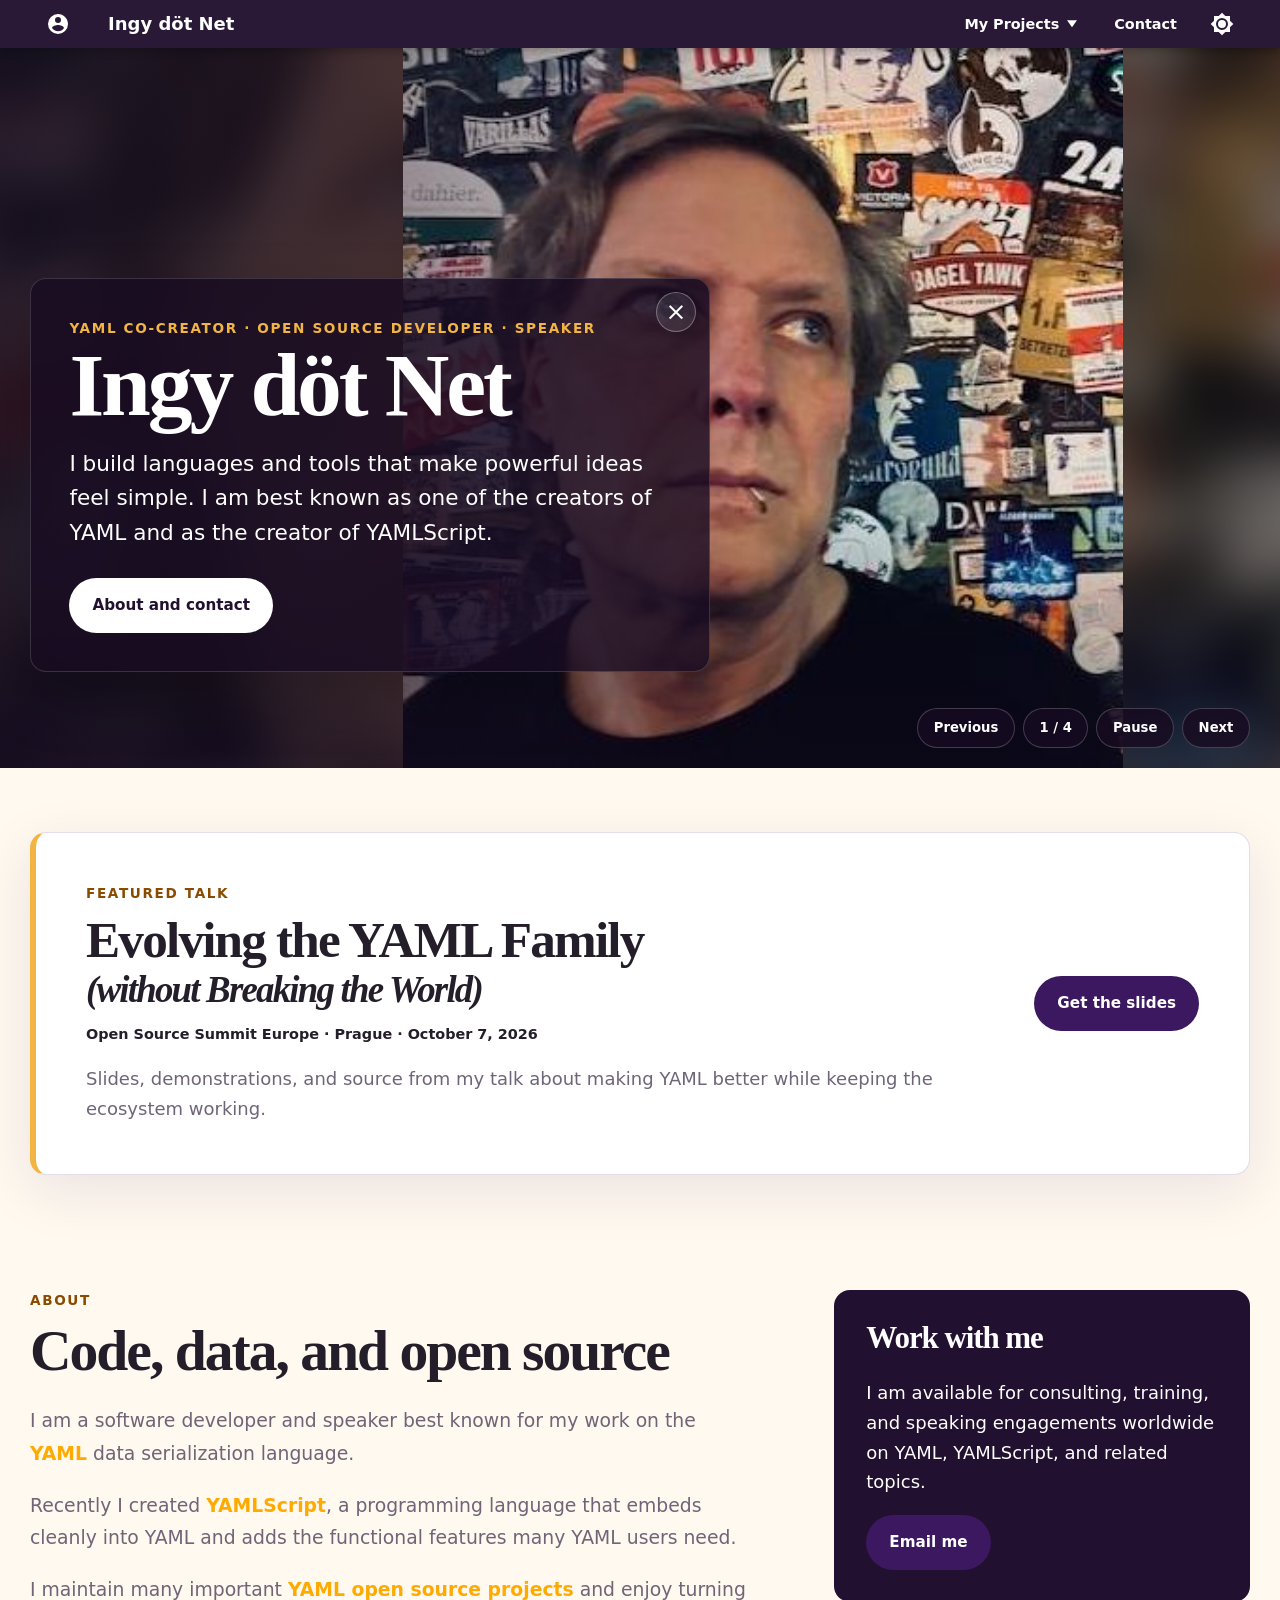
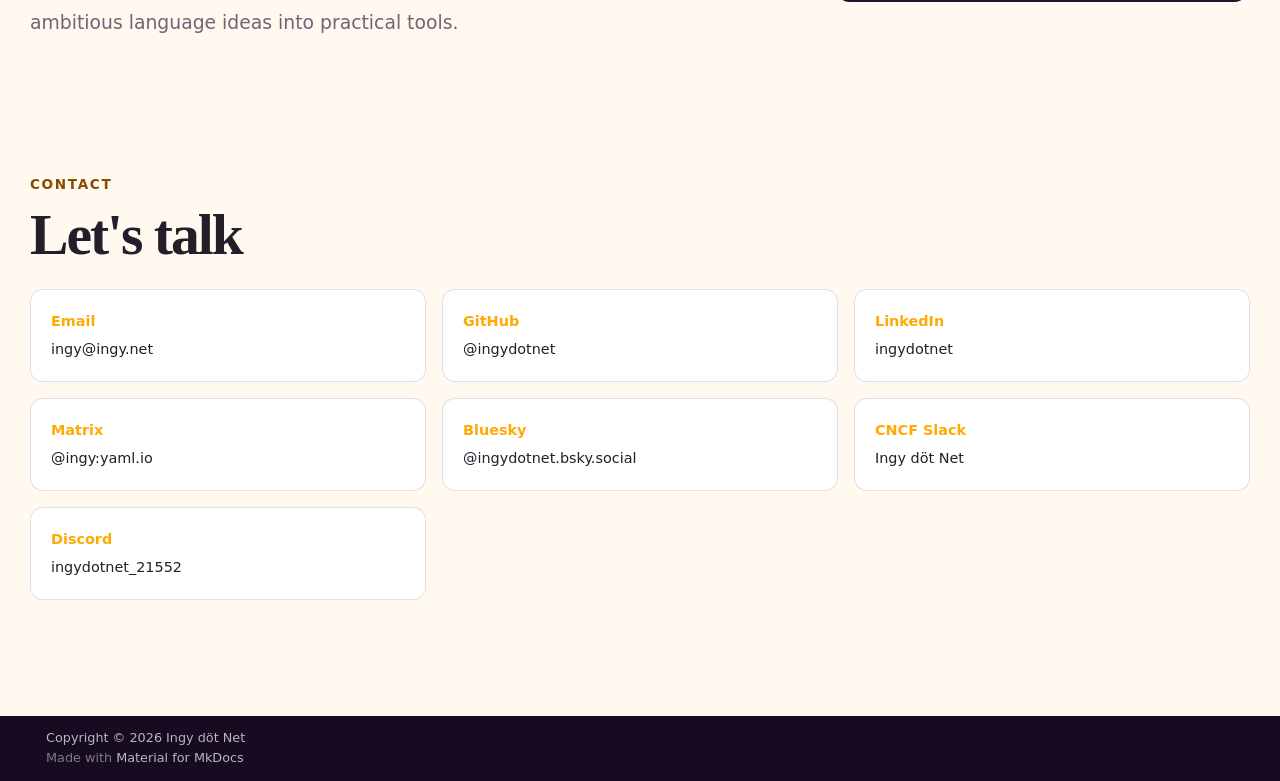
==== index.html @ 64f2411f "Initial commit" ====
<!doctype html>
<html lang="en" class="no-js">
  <head>

      <meta charset="utf-8">
      <meta name="viewport" content="width=device-width,initial-scale=1">

        <meta name="description" content="YAML co-creator, open source developer and speaker">


        <meta name="author" content="Ingy döt Net">


        <link rel="canonical" href="https://ingy.net/">







      <link rel="icon" href="assets/images/avatar.jpg">
      <meta name="generator" content="mkdocs-1.6.1, mkdocs-material-9.7.7">



        <title>Ingy döt Net - Ingy döt Net</title>



      <link rel="stylesheet" href="assets/stylesheets/main.ec1eaa64.min.css">


        <link rel="stylesheet" href="assets/stylesheets/palette.ab4e12ef.min.css">












      <link rel="stylesheet" href="assets/stylesheets/extra.css">

    <script>__md_scope=new URL(".",location),__md_hash=e=>[...e].reduce(((e,_)=>(e<<5)-e+_.charCodeAt(0)),0),__md_get=(e,_=localStorage,t=__md_scope)=>JSON.parse(_.getItem(t.pathname+"."+e)),__md_set=(e,_,t=localStorage,a=__md_scope)=>{try{t.setItem(a.pathname+"."+e,JSON.stringify(_))}catch(e){}}</script>





  </head>









    <body dir="ltr" data-md-color-scheme="default" data-md-color-primary="deep-purple" data-md-color-accent="amber">


    <input class="md-toggle" data-md-toggle="drawer" type="checkbox" id="__drawer" autocomplete="off">
    <input class="md-toggle" data-md-toggle="search" type="checkbox" id="__search" autocomplete="off">
    <label class="md-overlay" for="__drawer"></label>
    <div data-md-component="skip">

    </div>
    <div data-md-component="announce">

    </div>







<header class="md-header md-header--shadow" data-md-component="header">
  <nav class="md-header__inner md-grid"
       aria-label="Header">
    <a href="/" title="Ingy döt Net"
       class="md-header__button md-logo"
       aria-label="Ingy döt Net"
       data-md-component="logo">


  <svg xmlns="http://www.w3.org/2000/svg" viewBox="0 0 24 24"><path d="M12 19.2c-2.5 0-4.71-1.28-6-3.2.03-2 4-3.1 6-3.1s5.97 1.1 6 3.1a7.23 7.23 0 0 1-6 3.2M12 5a3 3 0 0 1 3 3 3 3 0 0 1-3 3 3 3 0 0 1-3-3 3 3 0 0 1 3-3m0-3A10 10 0 0 0 2 12a10 10 0 0 0 10 10 10 10 0 0 0 10-10c0-5.53-4.5-10-10-10"/></svg>

    </a>
    <a href="/" class="md-header__title"
       data-md-component="header-title"
       aria-label="Ingy döt Net home">
      <div class="md-header__ellipsis">
        <div class="md-header__topic">
          <span class="md-ellipsis">Ingy döt Net</span>
        </div>
        <div class="md-header__topic" data-md-component="header-topic">
          <span class="md-ellipsis">Home</span>
        </div>
      </div>
    </a>

    <div class="site-header-actions">
      <details class="project-menu" data-project-menu>
        <summary>My Projects</summary>
        <ul>

            <li>
              <a href="https://yaml.org/">YAML</a>
            </li>

            <li>
              <a href="https://yamlscript.org/">YAMLScript</a>
            </li>

            <li>
              <a href="https://yamlschema.org/">YAMLSchema</a>
            </li>

            <li>
              <a href="https://in-1.cc/">in-1</a>
            </li>

            <li>
              <a href="https://gloathub.org/">Gloat</a>
            </li>

        </ul>
      </details>
      <a class="site-header-contact" href="/#contact">
        Contact
      </a>
    </div>



        <form class="md-header__option" data-md-component="palette">




    <input class="md-option" data-md-color-media="(prefers-color-scheme: light)" data-md-color-scheme="default" data-md-color-primary="deep-purple" data-md-color-accent="amber"  aria-label="Switch to dark mode"  type="radio" name="__palette" id="__palette_0">

      <label class="md-header__button md-icon" title="Switch to dark mode" for="__palette_1" hidden>
        <svg xmlns="http://www.w3.org/2000/svg" viewBox="0 0 24 24"><path d="M12 8a4 4 0 0 0-4 4 4 4 0 0 0 4 4 4 4 0 0 0 4-4 4 4 0 0 0-4-4m0 10a6 6 0 0 1-6-6 6 6 0 0 1 6-6 6 6 0 0 1 6 6 6 6 0 0 1-6 6m8-9.31V4h-4.69L12 .69 8.69 4H4v4.69L.69 12 4 15.31V20h4.69L12 23.31 15.31 20H20v-4.69L23.31 12z"/></svg>
      </label>





    <input class="md-option" data-md-color-media="(prefers-color-scheme: dark)" data-md-color-scheme="slate" data-md-color-primary="deep-purple" data-md-color-accent="amber"  aria-label="Switch to light mode"  type="radio" name="__palette" id="__palette_1">

      <label class="md-header__button md-icon" title="Switch to light mode" for="__palette_0" hidden>
        <svg xmlns="http://www.w3.org/2000/svg" viewBox="0 0 24 24"><path d="M12 18c-.89 0-1.74-.2-2.5-.55C11.56 16.5 13 14.42 13 12s-1.44-4.5-3.5-5.45C10.26 6.2 11.11 6 12 6a6 6 0 0 1 6 6 6 6 0 0 1-6 6m8-9.31V4h-4.69L12 .69 8.69 4H4v4.69L.69 12 4 15.31V20h4.69L12 23.31 15.31 20H20v-4.69L23.31 12z"/></svg>
      </label>


</form>



      <script>var palette=__md_get("__palette");if(palette&&palette.color){if("(prefers-color-scheme)"===palette.color.media){var media=matchMedia("(prefers-color-scheme: light)"),input=document.querySelector(media.matches?"[data-md-color-media='(prefers-color-scheme: light)']":"[data-md-color-media='(prefers-color-scheme: dark)']");palette.color.media=input.getAttribute("data-md-color-media"),palette.color.scheme=input.getAttribute("data-md-color-scheme"),palette.color.primary=input.getAttribute("data-md-color-primary"),palette.color.accent=input.getAttribute("data-md-color-accent")}for(var[key,value]of Object.entries(palette.color))document.body.setAttribute("data-md-color-"+key,value)}</script>

  </nav>
</header>

    <div class="md-container" data-md-component="container">






      <main class="md-main" data-md-component="main">
        <div class="md-main__inner md-grid">





              <div class="md-sidebar md-sidebar--primary" data-md-component="sidebar" data-md-type="navigation" hidden>
                <div class="md-sidebar__scrollwrap">
                  <div class="md-sidebar__inner">




<nav class="md-nav md-nav--primary" aria-label="Navigation" data-md-level="0">
  <label class="md-nav__title" for="__drawer">
    <a href="/" title="Ingy döt Net" class="md-nav__button md-logo" aria-label="Ingy döt Net" data-md-component="logo">


  <svg xmlns="http://www.w3.org/2000/svg" viewBox="0 0 24 24"><path d="M12 19.2c-2.5 0-4.71-1.28-6-3.2.03-2 4-3.1 6-3.1s5.97 1.1 6 3.1a7.23 7.23 0 0 1-6 3.2M12 5a3 3 0 0 1 3 3 3 3 0 0 1-3 3 3 3 0 0 1-3-3 3 3 0 0 1 3-3m0-3A10 10 0 0 0 2 12a10 10 0 0 0 10 10 10 10 0 0 0 10-10c0-5.53-4.5-10-10-10"/></svg>

    </a>
    Ingy döt Net
  </label>

  <ul class="md-nav__list" data-md-scrollfix>









    <li class="md-nav__item md-nav__item--active">

      <input class="md-nav__toggle md-toggle" type="checkbox" id="__toc">



      <a href="." class="md-nav__link md-nav__link--active">



  <span class="md-ellipsis">


    Home



  </span>



      </a>

    </li>



  </ul>
</nav>
                  </div>
                </div>
              </div>





              <div class="md-sidebar md-sidebar--secondary" data-md-component="sidebar" data-md-type="toc" hidden>
                <div class="md-sidebar__scrollwrap">
                  <div class="md-sidebar__inner">


<nav class="md-nav md-nav--secondary" aria-label="Table of contents">




</nav>
                  </div>
                </div>
              </div>



            <div class="md-content" data-md-component="content">

              <article class="md-content__inner md-typeset">

<main class="home-page">
  <section class="home-hero" aria-labelledby="home-title">
    <div class="home-hero__media" data-slideshow>
      <div class="home-slides">


          <figure class="home-slide is-active"
                  data-slide
                  aria-hidden="false">
            <span class="home-slide__backdrop"
                  style="background-image: url('assets/images/avatar.jpg');
                         background-position: 72% center"></span>
            <img src="assets/images/avatar.jpg"
                 alt="Ingy döt Net in front of a wall covered with posters"
                 style="object-position: 72% center"

                 loading="eager" fetchpriority="high"
                 >
          </figure>


          <figure class="home-slide"
                  data-slide
                  aria-hidden="true">
            <span class="home-slide__backdrop"
                  style="background-image: url('assets/images/ingy-velip.jpg');
                         background-position: 72% center"></span>
            <img src="assets/images/ingy-velip.jpg"
                 alt="Ingy riding a bicycle on a city street"
                 style="object-position: 72% center"

                 loading="lazy"
                 >
          </figure>


          <figure class="home-slide"
                  data-slide
                  aria-hidden="true">
            <span class="home-slide__backdrop"
                  style="background-image: url('assets/images/ingy-tw-coffee.jpg');
                         background-position: 72% 42%"></span>
            <img src="assets/images/ingy-tw-coffee.jpg"
                 alt="Ingy smiling with a friend in a coffee shop"
                 style="object-position: 72% 42%"

                 loading="lazy"
                 >
          </figure>


          <figure class="home-slide"
                  data-slide
                  aria-hidden="true">
            <span class="home-slide__backdrop"
                  style="background-image: url('assets/images/IngyWhiteShirt.jpg');
                         background-position: 72% center"></span>
            <img src="assets/images/IngyWhiteShirt.jpg"
                 alt="Portrait of Ingy wearing a white shirt"
                 style="object-position: 72% center"

                 loading="lazy"
                 >
          </figure>

      </div>

      <div class="slideshow-controls" aria-label="Photo slideshow controls">
        <button type="button" data-slide-previous
                aria-label="Previous photo">Previous</button>
        <span data-slide-status aria-hidden="true">
          1 / 4
        </span>
        <button type="button" data-slide-toggle
                aria-label="Pause slideshow">Pause</button>
        <button type="button" data-slide-next
                aria-label="Next photo">Next</button>
      </div>
    </div>

    <div class="home-hero__intro" data-hero-intro>
      <button class="home-hero__dismiss" type="button"
              data-hero-dismiss aria-label="Hide introduction">
        <span aria-hidden="true">&times;</span>
      </button>
      <p class="home-eyebrow">
        YAML co-creator <span aria-hidden="true">&middot;</span>
        Open source developer <span aria-hidden="true">&middot;</span>
        Speaker
      </p>
      <h1 id="home-title">Ingy döt Net</h1>
      <p>
        I build languages and tools that make powerful ideas feel simple.
        I am best known as one of the creators of YAML and as the creator of
        YAMLScript.
      </p>
      <a class="home-button home-button--light" href="#about">
        About and contact
      </a>
    </div>
  </section>

  <section class="featured-talk" id="talk"
           aria-labelledby="talk-title">
    <div>
      <p class="section-eyebrow">Featured talk</p>
      <h2 id="talk-title">
        Evolving the YAML Family
        <span>(without Breaking the World)</span>
      </h2>
      <p class="talk-meta">
        Open Source Summit Europe
        <span aria-hidden="true">&middot;</span>
        Prague
        <span aria-hidden="true">&middot;</span>
        October 7, 2026
      </p>
      <p>
        Slides, demonstrations, and source from my talk about making YAML
        better while keeping the ecosystem working.
      </p>
    </div>
    <a class="home-button home-button--primary"
       href="https://ingydotnet.github.io/oss-eu-yaml-talk/">
      Get the slides
    </a>
  </section>

  <section class="about-section" id="about" aria-labelledby="about-title">
    <div class="about-copy">
      <p class="section-eyebrow">About</p>
      <h2 id="about-title">Code, data, and open source</h2>
      <p>
        I am a software developer and speaker best known for my work on the
        <a href="https://yaml.org/">YAML</a> data serialization language.
      </p>
      <p>
        Recently I created
        <a href="https://yamlscript.org/">YAMLScript</a>, a programming
        language that embeds cleanly into YAML and adds the functional
        features many YAML users need.
      </p>
      <p>
        I maintain many important
        <a href="https://yaml.com/projects/">YAML open source projects</a>
        and enjoy turning ambitious language ideas into practical tools.
      </p>
    </div>

    <aside class="availability">
      <h2>Work with me</h2>
      <p>
        I am available for consulting, training, and speaking engagements
        worldwide on YAML, YAMLScript, and related topics.
      </p>
      <a class="home-button home-button--primary"
         href="mailto:ingy@ingy.net">Email me</a>
    </aside>
  </section>

  <section class="contact-section" id="contact"
           aria-labelledby="contact-title">
    <p class="section-eyebrow">Contact</p>
    <h2 id="contact-title">Let's talk</h2>
    <div class="contact-grid">
      <a href="mailto:ingy@ingy.net">
        <strong>Email</strong>
        <span>ingy@ingy.net</span>
      </a>
      <a href="https://github.com/ingydotnet">
        <strong>GitHub</strong>
        <span>@ingydotnet</span>
      </a>
      <a href="https://www.linkedin.com/in/ingydotnet">
        <strong>LinkedIn</strong>
        <span>ingydotnet</span>
      </a>
      <a href="https://matrix.to/#/@ingy:yaml.io">
        <strong>Matrix</strong>
        <span>@ingy:yaml.io</span>
      </a>
      <a href="https://bsky.app/profile/ingydotnet.bsky.social">
        <strong>Bluesky</strong>
        <span>@ingydotnet.bsky.social</span>
      </a>
      <a href="https://cloud-native.slack.com/team/U08GBQNJTFC">
        <strong>CNCF Slack</strong>
        <span>Ingy döt Net</span>
      </a>
      <a href="https://discord.gg/hJ7UkFbYVS">
        <strong>Discord</strong>
        <span>ingydotnet_21552</span>
      </a>
    </div>
  </section>
</main>

              </article>
            </div>


<script>var target=document.getElementById(location.hash.slice(1));target&&target.name&&(target.checked=target.name.startsWith("__tabbed_"))</script>
        </div>

      </main>

        <footer class="md-footer">

  <div class="md-footer-meta md-typeset">
    <div class="md-footer-meta__inner md-grid">
      <div class="md-copyright">

    <div class="md-copyright__highlight">
      Copyright &copy; 2026 Ingy döt Net
    </div>


    Made with
    <a href="https://squidfunk.github.io/mkdocs-material/" target="_blank" rel="noopener">
      Material for MkDocs
    </a>

</div>

    </div>
  </div>
</footer>

    </div>
    <div class="md-dialog" data-md-component="dialog">
      <div class="md-dialog__inner md-typeset"></div>
    </div>





      <script id="__config" type="application/json">{"annotate": null, "base": ".", "features": [], "search": "assets/javascripts/workers/search.2c215733.min.js", "tags": null, "translations": {"clipboard.copied": "Copied to clipboard", "clipboard.copy": "Copy to clipboard", "search.result.more.one": "1 more on this page", "search.result.more.other": "# more on this page", "search.result.none": "No matching documents", "search.result.one": "1 matching document", "search.result.other": "# matching documents", "search.result.placeholder": "Type to start searching", "search.result.term.missing": "Missing", "select.version": "Select version"}, "version": null}</script>


      <script src="assets/javascripts/bundle.d7400e89.min.js"></script>

        <script src="assets/javascripts/site.js"></script>


  </body>
</html>
---- assets/stylesheets/main.ec1eaa64.min.css ----
@charset "UTF-8";html{-webkit-text-size-adjust:none;-moz-text-size-adjust:none;text-size-adjust:none;box-sizing:border-box}*,:after,:before{box-sizing:inherit}@media (prefers-reduced-motion){*,:after,:before{transition:none!important}}body{margin:0}a,button,input,label{-webkit-tap-highlight-color:transparent}a{color:inherit;text-decoration:none}hr{border:0;box-sizing:initial;display:block;height:.05rem;overflow:visible;padding:0}small{font-size:80%}sub,sup{line-height:1em}img{border-style:none}table{border-collapse:initial;border-spacing:0}td,th{font-weight:400;vertical-align:top}button{background:#0000;border:0;font-family:inherit;font-size:inherit;margin:0;padding:0}input{border:0;outline:none}:root{--md-primary-fg-color:#4051b5;--md-primary-fg-color--light:#5d6cc0;--md-primary-fg-color--dark:#303fa1;--md-primary-bg-color:#fff;--md-primary-bg-color--light:#ffffffb3;--md-accent-fg-color:#526cfe;--md-accent-fg-color--transparent:#526cfe1a;--md-accent-bg-color:#fff;--md-accent-bg-color--light:#ffffffb3}[data-md-color-scheme=default]{color-scheme:light}[data-md-color-scheme=default] img[src$="#gh-dark-mode-only"],[data-md-color-scheme=default] img[src$="#only-dark"]{display:none}:root,[data-md-color-scheme=default]{--md-hue:225deg;--md-default-fg-color:#000000de;--md-default-fg-color--light:#0000008a;--md-default-fg-color--lighter:#00000052;--md-default-fg-color--lightest:#00000012;--md-default-bg-color:#fff;--md-default-bg-color--light:#ffffffb3;--md-default-bg-color--lighter:#ffffff4d;--md-default-bg-color--lightest:#ffffff1f;--md-code-fg-color:#36464e;--md-code-bg-color:#f5f5f5;--md-code-bg-color--light:#f5f5f5b3;--md-code-bg-color--lighter:#f5f5f54d;--md-code-hl-color:#4287ff;--md-code-hl-color--light:#4287ff1a;--md-code-hl-number-color:#d52a2a;--md-code-hl-special-color:#db1457;--md-code-hl-function-color:#a846b9;--md-code-hl-constant-color:#6e59d9;--md-code-hl-keyword-color:#3f6ec6;--md-code-hl-string-color:#1c7d4d;--md-code-hl-name-color:var(--md-code-fg-color);--md-code-hl-operator-color:var(--md-default-fg-color--light);--md-code-hl-punctuation-color:var(--md-default-fg-color--light);--md-code-hl-comment-color:var(--md-default-fg-color--light);--md-code-hl-generic-color:var(--md-default-fg-color--light);--md-code-hl-variable-color:var(--md-default-fg-color--light);--md-typeset-color:var(--md-default-fg-color);--md-typeset-a-color:var(--md-primary-fg-color);--md-typeset-del-color:#f5503d26;--md-typeset-ins-color:#0bd57026;--md-typeset-kbd-color:#fafafa;--md-typeset-kbd-accent-color:#fff;--md-typeset-kbd-border-color:#b8b8b8;--md-typeset-mark-color:#ffff0080;--md-typeset-table-color:#0000001f;--md-typeset-table-color--light:rgba(0,0,0,.035);--md-admonition-fg-color:var(--md-default-fg-color);--md-admonition-bg-color:var(--md-default-bg-color);--md-warning-fg-color:#000000de;--md-warning-bg-color:#ff9;--md-footer-fg-color:#fff;--md-footer-fg-color--light:#ffffffb3;--md-footer-fg-color--lighter:#ffffff73;--md-footer-bg-color:#000000de;--md-footer-bg-color--dark:#00000052;--md-shadow-z1:0 0.2rem 0.5rem #0000000d,0 0 0.05rem #0000001a;--md-shadow-z2:0 0.2rem 0.5rem #0000001a,0 0 0.05rem #00000040;--md-shadow-z3:0 0.2rem 0.5rem #0003,0 0 0.05rem #00000059}.md-icon svg{fill:currentcolor;display:block;height:1.2rem;width:1.2rem}body{-webkit-font-smoothing:antialiased;-moz-osx-font-smoothing:grayscale;--md-text-font-family:var(--md-text-font,_),-apple-system,BlinkMacSystemFont,Helvetica,Arial,sans-serif;--md-code-font-family:var(--md-code-font,_),SFMono-Regular,Consolas,Menlo,monospace}aside,body,input{font-feature-settings:"kern","liga";color:var(--md-typeset-color);font-family:var(--md-text-font-family)}code,kbd,pre{font-feature-settings:"kern";font-family:var(--md-code-font-family)}:root{--md-typeset-table-sort-icon:url('data:image/svg+xml;charset=utf-8,<svg xmlns="http://www.w3.org/2000/svg" viewBox="0 0 24 24"><path d="m18 21-4-4h3V7h-3l4-4 4 4h-3v10h3M2 19v-2h10v2M2 13v-2h7v2M2 7V5h4v2z"/></svg>');--md-typeset-table-sort-icon--asc:url('data:image/svg+xml;charset=utf-8,<svg xmlns="http://www.w3.org/2000/svg" viewBox="0 0 24 24"><path d="M19 17h3l-4 4-4-4h3V3h2M2 17h10v2H2M6 5v2H2V5m0 6h7v2H2z"/></svg>');--md-typeset-table-sort-icon--desc:url('data:image/svg+xml;charset=utf-8,<svg xmlns="http://www.w3.org/2000/svg" viewBox="0 0 24 24"><path d="M19 7h3l-4-4-4 4h3v14h2M2 17h10v2H2M6 5v2H2V5m0 6h7v2H2z"/></svg>')}.md-typeset{-webkit-print-color-adjust:exact;color-adjust:exact;font-size:.8rem;line-height:1.6;overflow-wrap:break-word}@media print{.md-typeset{font-size:.68rem}}.md-typeset blockquote,.md-typeset dl,.md-typeset figure,.md-typeset ol,.md-typeset pre,.md-typeset ul{margin-bottom:1em;margin-top:1em}.md-typeset h1{color:var(--md-default-fg-color--light);font-size:2em;line-height:1.3;margin:0 0 1.25em}.md-typeset h1,.md-typeset h2{font-weight:300;letter-spacing:-.01em}.md-typeset h2{font-size:1.5625em;line-height:1.4;margin:1.6em 0 .64em}.md-typeset h3{font-size:1.25em;font-weight:400;letter-spacing:-.01em;line-height:1.5;margin:1.6em 0 .8em}.md-typeset h2+h3{margin-top:.8em}.md-typeset h4{font-weight:700;letter-spacing:-.01em;margin:1em 0}.md-typeset h5,.md-typeset h6{color:var(--md-default-fg-color--light);font-size:.8em;font-weight:700;letter-spacing:-.01em;margin:1.25em 0}.md-typeset h5{text-transform:uppercase}.md-typeset h5 code{text-transform:none}.md-typeset hr{border-bottom:.05rem solid var(--md-default-fg-color--lightest);display:flow-root;margin:1.5em 0}.md-typeset a{color:var(--md-typeset-a-color);word-break:break-word}.md-typeset a,.md-typeset a:before{transition:color 125ms}.md-typeset a:focus,.md-typeset a:hover{color:var(--md-accent-fg-color)}.md-typeset a:focus code,.md-typeset a:hover code{background-color:var(--md-accent-fg-color--transparent);color:var(--md-accent-fg-color)}.md-typeset a code{color:var(--md-typeset-a-color)}.md-typeset a.focus-visible{outline-color:var(--md-accent-fg-color);outline-offset:.2rem}.md-typeset code,.md-typeset kbd,.md-typeset pre{color:var(--md-code-fg-color);direction:ltr;font-variant-ligatures:none;transition:background-color 125ms}@media print{.md-typeset code,.md-typeset kbd,.md-typeset pre{white-space:pre-wrap}}.md-typeset code{background-color:var(--md-code-bg-color);border-radius:.1rem;-webkit-box-decoration-break:clone;box-decoration-break:clone;font-size:.85em;padding:0 .2941176471em;transition:color 125ms,background-color 125ms;word-break:break-word}.md-typeset code:not(.focus-visible){-webkit-tap-highlight-color:transparent;outline:none}.md-typeset pre{display:flow-root;line-height:1.4;position:relative}.md-typeset pre>code{-webkit-box-decoration-break:slice;box-decoration-break:slice;box-shadow:none;display:block;margin:0;outline-color:var(--md-accent-fg-color);overflow:auto;padding:.7720588235em 1.1764705882em;scrollbar-color:var(--md-default-fg-color--lighter) #0000;scrollbar-width:thin;touch-action:auto;word-break:normal}.md-typeset pre>code:hover{scrollbar-color:var(--md-accent-fg-color) #0000}.md-typeset pre>code::-webkit-scrollbar{height:.2rem;width:.2rem}.md-typeset pre>code::-webkit-scrollbar-thumb{background-color:var(--md-default-fg-color--lighter)}.md-typeset pre>code::-webkit-scrollbar-thumb:hover{background-color:var(--md-accent-fg-color)}.md-typeset kbd{background-color:var(--md-typeset-kbd-color);border-radius:.1rem;box-shadow:0 .1rem 0 .05rem var(--md-typeset-kbd-border-color),0 .1rem 0 var(--md-typeset-kbd-border-color),0 -.1rem .2rem var(--md-typeset-kbd-accent-color) inset;color:var(--md-default-fg-color);display:inline-block;font-size:.75em;padding:0 .6666666667em;vertical-align:text-top;word-break:break-word}.md-typeset mark{background-color:var(--md-typeset-mark-color);-webkit-box-decoration-break:clone;box-decoration-break:clone;color:inherit;word-break:break-word}.md-typeset abbr{cursor:help;text-decoration:none}.md-typeset [data-preview],.md-typeset abbr{border-bottom:.05rem dotted var(--md-default-fg-color--light)}.md-typeset small{opacity:.75}[dir=ltr] .md-typeset sub,[dir=ltr] .md-typeset sup{margin-left:.078125em}[dir=rtl] .md-typeset sub,[dir=rtl] .md-typeset sup{margin-right:.078125em}[dir=ltr] .md-typeset blockquote{padding-left:.6rem}[dir=rtl] .md-typeset blockquote{padding-right:.6rem}[dir=ltr] .md-typeset blockquote{border-left:.2rem solid var(--md-default-fg-color--lighter)}[dir=rtl] .md-typeset blockquote{border-right:.2rem solid var(--md-default-fg-color--lighter)}.md-typeset blockquote{color:var(--md-default-fg-color--light);margin-left:0;margin-right:0}.md-typeset ul{list-style-type:disc}.md-typeset ul[type]{list-style-type:revert-layer}[dir=ltr] .md-typeset ol,[dir=ltr] .md-typeset ul{margin-left:.625em}[dir=rtl] .md-typeset ol,[dir=rtl] .md-typeset ul{margin-right:.625em}.md-typeset ol,.md-typeset ul{padding:0}.md-typeset ol:not([hidden]),.md-typeset ul:not([hidden]){display:flow-root}.md-typeset ol ol,.md-typeset ul ol{list-style-type:lower-alpha}.md-typeset ol ol ol,.md-typeset ul ol ol{list-style-type:lower-roman}.md-typeset ol ol ol ol,.md-typeset ul ol ol ol{list-style-type:upper-alpha}.md-typeset ol ol ol ol ol,.md-typeset ul ol ol ol ol{list-style-type:upper-roman}.md-typeset ol[type],.md-typeset ul[type]{list-style-type:revert-layer}[dir=ltr] .md-typeset ol li,[dir=ltr] .md-typeset ul li{margin-left:1.25em}[dir=rtl] .md-typeset ol li,[dir=rtl] .md-typeset ul li{margin-right:1.25em}.md-typeset ol li,.md-typeset ul li{margin-bottom:.5em}.md-typeset ol li blockquote,.md-typeset ol li p,.md-typeset ul li blockquote,.md-typeset ul li p{margin:.5em 0}.md-typeset ol li:last-child,.md-typeset ul li:last-child{margin-bottom:0}[dir=ltr] .md-typeset ol li ol,[dir=ltr] .md-typeset ol li ul,[dir=ltr] .md-typeset ul li ol,[dir=ltr] .md-typeset ul li ul{margin-left:.625em}[dir=rtl] .md-typeset ol li ol,[dir=rtl] .md-typeset ol li ul,[dir=rtl] .md-typeset ul li ol,[dir=rtl] .md-typeset ul li ul{margin-right:.625em}.md-typeset ol li ol,.md-typeset ol li ul,.md-typeset ul li ol,.md-typeset ul li ul{margin-bottom:.5em;margin-top:.5em}[dir=ltr] .md-typeset dd{margin-left:1.875em}[dir=rtl] .md-typeset dd{margin-right:1.875em}.md-typeset dd{margin-bottom:1.5em;margin-top:1em}.md-typeset img,.md-typeset svg,.md-typeset video{height:auto;max-width:100%}.md-typeset img[align=left]{margin:1em 1em 1em 0}.md-typeset img[align=right]{margin:1em 0 1em 1em}.md-typeset img[align]:only-child{margin-top:0}.md-typeset figure{display:flow-root;margin:1em auto;max-width:100%;text-align:center;width:fit-content}.md-typeset figure img{display:block;margin:0 auto}.md-typeset figcaption{font-style:italic;margin:1em auto;max-width:24rem}.md-typeset iframe{max-width:100%}.md-typeset table:not([class]){background-color:var(--md-default-bg-color);border:.05rem solid var(--md-typeset-table-color);border-radius:.1rem;display:inline-block;font-size:.64rem;max-width:100%;overflow:auto;touch-action:auto}@media print{.md-typeset table:not([class]){display:table}}.md-typeset table:not([class])+*{margin-top:1.5em}.md-typeset table:not([class]) td>:first-child,.md-typeset table:not([class]) th>:first-child{margin-top:0}.md-typeset table:not([class]) td>:last-child,.md-typeset table:not([class]) th>:last-child{margin-bottom:0}.md-typeset table:not([class]) td:not([align]),.md-typeset table:not([class]) th:not([align]){text-align:left}[dir=rtl] .md-typeset table:not([class]) td:not([align]),[dir=rtl] .md-typeset table:not([class]) th:not([align]){text-align:right}.md-typeset table:not([class]) th{font-weight:700;min-width:5rem;padding:.9375em 1.25em;vertical-align:top}.md-typeset table:not([class]) td{border-top:.05rem solid var(--md-typeset-table-color);padding:.9375em 1.25em;vertical-align:top}.md-typeset table:not([class]) tbody tr{transition:background-color 125ms}.md-typeset table:not([class]) tbody tr:hover{background-color:var(--md-typeset-table-color--light);box-shadow:0 .05rem 0 var(--md-default-bg-color) inset}.md-typeset table:not([class]) a{word-break:normal}.md-typeset table th[role=columnheader]{cursor:pointer}[dir=ltr] .md-typeset table th[role=columnheader]:after{margin-left:.5em}[dir=rtl] .md-typeset table th[role=columnheader]:after{margin-right:.5em}.md-typeset table th[role=columnheader]:after{content:"";display:inline-block;height:1.2em;-webkit-mask-image:var(--md-typeset-table-sort-icon);mask-image:var(--md-typeset-table-sort-icon);-webkit-mask-repeat:no-repeat;mask-repeat:no-repeat;-webkit-mask-size:contain;mask-size:contain;transition:background-color 125ms;vertical-align:text-bottom;width:1.2em}.md-typeset table th[role=columnheader]:hover:after{background-color:var(--md-default-fg-color--lighter)}.md-typeset table th[role=columnheader][aria-sort=ascending]:after{background-color:var(--md-default-fg-color--light);-webkit-mask-image:var(--md-typeset-table-sort-icon--asc);mask-image:var(--md-typeset-table-sort-icon--asc)}.md-typeset table th[role=columnheader][aria-sort=descending]:after{background-color:var(--md-default-fg-color--light);-webkit-mask-image:var(--md-typeset-table-sort-icon--desc);mask-image:var(--md-typeset-table-sort-icon--desc)}.md-typeset__scrollwrap{margin:1em -.8rem;overflow-x:auto;touch-action:auto}.md-typeset__table{display:inline-block;margin-bottom:.5em;padding:0 .8rem}@media print{.md-typeset__table{display:block}}html .md-typeset__table table{display:table;margin:0;overflow:hidden;width:100%}@media screen and (max-width:44.984375em){.md-content__inner>pre{margin:1em -.8rem}.md-content__inner>pre code{border-radius:0}}.md-typeset .md-author{border-radius:100%;display:block;flex-shrink:0;height:1.6rem;overflow:hidden;position:relative;transition:color 125ms,transform 125ms;width:1.6rem}.md-typeset .md-author img{display:block}.md-typeset .md-author--more{background:var(--md-default-fg-color--lightest);color:var(--md-default-fg-color--lighter);font-size:.6rem;font-weight:700;line-height:1.6rem;text-align:center}.md-typeset .md-author--long{height:2.4rem;width:2.4rem}.md-typeset a.md-author{transform:scale(1)}.md-typeset a.md-author img{border-radius:100%;filter:grayscale(100%) opacity(75%);transition:filter 125ms}.md-typeset a.md-author:focus,.md-typeset a.md-author:hover{transform:scale(1.1);z-index:1}.md-typeset a.md-author:focus img,.md-typeset a.md-author:hover img{filter:grayscale(0)}.md-banner{background-color:var(--md-footer-bg-color);color:var(--md-footer-fg-color);overflow:auto}@media print{.md-banner{display:none}}.md-banner--warning{background-color:var(--md-warning-bg-color);color:var(--md-warning-fg-color)}.md-banner__inner{font-size:.7rem;margin:.6rem auto;padding:0 .8rem}[dir=ltr] .md-banner__button{float:right}[dir=rtl] .md-banner__button{float:left}.md-banner__button{color:inherit;cursor:pointer;transition:opacity .25s}.no-js .md-banner__button{display:none}.md-banner__button:hover{opacity:.7}html{font-size:125%;height:100%;overflow-x:hidden}@media screen and (min-width:100em){html{font-size:137.5%}}@media screen and (min-width:125em){html{font-size:150%}}body{background-color:var(--md-default-bg-color);display:flex;flex-direction:column;font-size:.5rem;min-height:100%;position:relative;width:100%}@media print{body{display:block}}@media screen and (max-width:59.984375em){body[data-md-scrolllock]{position:fixed}}.md-grid{margin-left:auto;margin-right:auto;max-width:61rem}.md-container{display:flex;flex-direction:column;flex-grow:1}@media print{.md-container{display:block}}.md-main{flex-grow:1}.md-main__inner{display:flex;height:100%;margin-top:1.5rem}.md-ellipsis{overflow:hidden;text-overflow:ellipsis}.md-toggle{display:none}.md-option{height:0;opacity:0;position:absolute;width:0}.md-option:checked+label:not([hidden]){display:block}.md-option.focus-visible+label{outline-color:var(--md-accent-fg-color);outline-style:auto}.md-skip{background-color:var(--md-default-fg-color);border-radius:.1rem;color:var(--md-default-bg-color);font-size:.64rem;margin:.5rem;opacity:0;outline-color:var(--md-accent-fg-color);padding:.3rem .5rem;position:fixed;transform:translateY(.4rem);z-index:-1}.md-skip:focus{opacity:1;transform:translateY(0);transition:transform .25s cubic-bezier(.4,0,.2,1),opacity 175ms 75ms;z-index:10}@page{margin:25mm}:root{--md-clipboard-icon:url('data:image/svg+xml;charset=utf-8,<svg xmlns="http://www.w3.org/2000/svg" viewBox="0 0 24 24"><path d="M19 21H8V7h11m0-2H8a2 2 0 0 0-2 2v14a2 2 0 0 0 2 2h11a2 2 0 0 0 2-2V7a2 2 0 0 0-2-2m-3-4H4a2 2 0 0 0-2 2v14h2V3h12z"/></svg>')}.md-clipboard{border-radius:.1rem;color:var(--md-default-fg-color--lightest);cursor:pointer;height:1.5em;outline-color:var(--md-accent-fg-color);outline-offset:.1rem;transition:color .25s;width:1.5em;z-index:1}@media print{.md-clipboard{display:none}}.md-clipboard:not(.focus-visible){-webkit-tap-highlight-color:transparent;outline:none}:hover>.md-clipboard{color:var(--md-default-fg-color--light)}.md-clipboard:focus,.md-clipboard:hover{color:var(--md-accent-fg-color)}.md-clipboard:after{background-color:currentcolor;content:"";display:block;height:1.125em;margin:0 auto;-webkit-mask-image:var(--md-clipboard-icon);mask-image:var(--md-clipboard-icon);-webkit-mask-position:center;mask-position:center;-webkit-mask-repeat:no-repeat;mask-repeat:no-repeat;-webkit-mask-size:contain;mask-size:contain;width:1.125em}.md-clipboard--inline{cursor:pointer}.md-clipboard--inline code{transition:color .25s,background-color .25s}.md-clipboard--inline:focus code,.md-clipboard--inline:hover code{background-color:var(--md-accent-fg-color--transparent);color:var(--md-accent-fg-color)}:root{--md-code-select-icon:url('data:image/svg+xml;charset=utf-8,<svg xmlns="http://www.w3.org/2000/svg" viewBox="0 0 24 24"><path d="M19 19h-4v2h4c1.1 0 2-.9 2-2v-4h-2m0-12h-4v2h4v4h2V5c0-1.1-.9-2-2-2M5 5h4V3H5c-1.1 0-2 .9-2 2v4h2m0 6H3v4c0 1.1.9 2 2 2h4v-2H5zm2-4h2v2H7zm4 0h2v2h-2zm4 0h2v2h-2zM7 7h2v2H7zm4 0h2v2h-2zm4 0h2v2h-2zm-8 8h2v2H7zm4 0h2v2h-2zm4 0h2v2h-2z"/></svg>');--md-code-copy-icon:url('data:image/svg+xml;charset=utf-8,<svg xmlns="http://www.w3.org/2000/svg" viewBox="0 0 24 24"><path d="M19 21H8V7h11m0-2H8a2 2 0 0 0-2 2v14a2 2 0 0 0 2 2h11a2 2 0 0 0 2-2V7a2 2 0 0 0-2-2m-3-4H4a2 2 0 0 0-2 2v14h2V3h12z"/></svg>')}.md-typeset .md-code__content{display:grid}.md-code__nav{background-color:var(--md-code-bg-color--lighter);border-radius:.1rem;display:flex;gap:.2rem;padding:.2rem;position:absolute;right:.25em;top:.25em;transition:background-color .25s;z-index:1}:hover>.md-code__nav{background-color:var(--md-code-bg-color--light)}.md-code__button{color:var(--md-default-fg-color--lightest);cursor:pointer;display:block;height:1.5em;outline-color:var(--md-accent-fg-color);outline-offset:.1rem;transition:color .25s;width:1.5em}:hover>*>.md-code__button{color:var(--md-default-fg-color--light)}.md-code__button.focus-visible,.md-code__button:hover{color:var(--md-accent-fg-color)}.md-code__button--active{color:var(--md-default-fg-color)!important}.md-code__button:after{background-color:currentcolor;content:"";display:block;height:1.125em;margin:0 auto;-webkit-mask-position:center;mask-position:center;-webkit-mask-repeat:no-repeat;mask-repeat:no-repeat;-webkit-mask-size:contain;mask-size:contain;width:1.125em}.md-code__button[data-md-type=select]:after{-webkit-mask-image:var(--md-code-select-icon);mask-image:var(--md-code-select-icon)}.md-code__button[data-md-type=copy]:after{-webkit-mask-image:var(--md-code-copy-icon);mask-image:var(--md-code-copy-icon)}@keyframes consent{0%{opacity:0;transform:translateY(100%)}to{opacity:1;transform:translateY(0)}}@keyframes overlay{0%{opacity:0}to{opacity:1}}.md-consent__overlay{animation:overlay .25s both;-webkit-backdrop-filter:blur(.1rem);backdrop-filter:blur(.1rem);background-color:#0000008a;height:100%;opacity:1;position:fixed;top:0;width:100%;z-index:5}.md-consent__inner{animation:consent .5s cubic-bezier(.1,.7,.1,1) both;background-color:var(--md-default-bg-color);border:0;border-radius:.1rem;bottom:0;box-shadow:0 0 .2rem #0000001a,0 .2rem .4rem #0003;max-height:100%;overflow:auto;padding:0;position:fixed;width:100%;z-index:5}.md-consent__form{padding:.8rem}.md-consent__settings{display:none;margin:1em 0}input:checked+.md-consent__settings{display:block}.md-consent__controls{margin-bottom:.8rem}.md-typeset .md-consent__controls .md-button{display:inline}@media screen and (max-width:44.984375em){.md-typeset .md-consent__controls .md-button{display:block;margin-top:.4rem;text-align:center;width:100%}}.md-consent label{cursor:pointer}.md-content{flex-grow:1;min-width:0}.md-content__inner{margin:0 .8rem 1.2rem;padding-top:.6rem}@media screen and (min-width:76.25em){[dir=ltr] .md-sidebar--primary:not([hidden])~.md-content>.md-content__inner{margin-left:1.2rem}[dir=ltr] .md-sidebar--secondary:not([hidden])~.md-content>.md-content__inner,[dir=rtl] .md-sidebar--primary:not([hidden])~.md-content>.md-content__inner{margin-right:1.2rem}[dir=rtl] .md-sidebar--secondary:not([hidden])~.md-content>.md-content__inner{margin-left:1.2rem}}.md-content__inner:before{content:"";display:block;height:.4rem}.md-content__inner>:last-child{margin-bottom:0}[dir=ltr] .md-content__button{float:right}[dir=rtl] .md-content__button{float:left}[dir=ltr] .md-content__button{margin-left:.4rem}[dir=rtl] .md-content__button{margin-right:.4rem}.md-content__button{margin:.4rem 0;padding:0}@media print{.md-content__button{display:none}}.md-typeset .md-content__button{color:var(--md-default-fg-color--lighter)}.md-content__button svg{display:inline;vertical-align:top}[dir=rtl] .md-content__button svg{transform:scaleX(-1)}[dir=ltr] .md-dialog{right:.8rem}[dir=rtl] .md-dialog{left:.8rem}.md-dialog{background-color:var(--md-default-fg-color);border-radius:.1rem;bottom:.8rem;box-shadow:var(--md-shadow-z3);min-width:11.1rem;opacity:0;padding:.4rem .6rem;pointer-events:none;position:fixed;transform:translateY(100%);transition:transform 0ms .4s,opacity .4s;z-index:4}@media print{.md-dialog{display:none}}.md-dialog--active{opacity:1;pointer-events:auto;transform:translateY(0);transition:transform .4s cubic-bezier(.075,.85,.175,1),opacity .4s}.md-dialog__inner{color:var(--md-default-bg-color);font-size:.7rem}.md-feedback{margin:2em 0 1em;text-align:center}.md-feedback fieldset{border:none;margin:0;padding:0}.md-feedback__title{font-weight:700;margin:1em auto}.md-feedback__inner{position:relative}.md-feedback__list{display:flex;flex-wrap:wrap;place-content:baseline center;position:relative}.md-feedback__list:hover .md-icon:not(:disabled){color:var(--md-default-fg-color--lighter)}:disabled .md-feedback__list{min-height:1.8rem}.md-feedback__icon{color:var(--md-default-fg-color--light);cursor:pointer;flex-shrink:0;margin:0 .1rem;transition:color 125ms}.md-feedback__icon:not(:disabled).md-icon:hover{color:var(--md-accent-fg-color)}.md-feedback__icon:disabled{color:var(--md-default-fg-color--lightest);pointer-events:none}.md-feedback__note{opacity:0;position:relative;transform:translateY(.4rem);transition:transform .4s cubic-bezier(.1,.7,.1,1),opacity .15s}.md-feedback__note>*{margin:0 auto;max-width:16rem}:disabled .md-feedback__note{opacity:1;transform:translateY(0)}@media print{.md-feedback{display:none}}.md-footer{background-color:var(--md-footer-bg-color);color:var(--md-footer-fg-color)}@media print{.md-footer{display:none}}.md-footer__inner{justify-content:space-between;overflow:auto;padding:.2rem}.md-footer__inner:not([hidden]){display:flex}.md-footer__link{align-items:end;display:flex;flex-grow:0.01;margin-bottom:.4rem;margin-top:1rem;max-width:100%;outline-color:var(--md-accent-fg-color);overflow:hidden;transition:opacity .25s}.md-footer__link:focus,.md-footer__link:hover{opacity:.7}[dir=rtl] .md-footer__link svg{transform:scaleX(-1)}@media screen and (max-width:44.984375em){.md-footer__link--prev{flex-shrink:0}.md-footer__link--prev .md-footer__title{display:none}}[dir=ltr] .md-footer__link--next{margin-left:auto}[dir=rtl] .md-footer__link--next{margin-right:auto}.md-footer__link--next{text-align:right}[dir=rtl] .md-footer__link--next{text-align:left}.md-footer__title{flex-grow:1;font-size:.9rem;margin-bottom:.7rem;max-width:calc(100% - 2.4rem);padding:0 1rem;white-space:nowrap}.md-footer__button{margin:.2rem;padding:.4rem}.md-footer__direction{font-size:.64rem;opacity:.7}.md-footer-meta{background-color:var(--md-footer-bg-color--dark)}.md-footer-meta__inner{display:flex;flex-wrap:wrap;justify-content:space-between;padding:.2rem}html .md-footer-meta.md-typeset a{color:var(--md-footer-fg-color--light)}html .md-footer-meta.md-typeset a:focus,html .md-footer-meta.md-typeset a:hover{color:var(--md-footer-fg-color)}.md-copyright{color:var(--md-footer-fg-color--lighter);font-size:.64rem;margin:auto .6rem;padding:.4rem 0;width:100%}@media screen and (min-width:45em){.md-copyright{width:auto}}.md-copyright__highlight{color:var(--md-footer-fg-color--light)}.md-social{display:inline-flex;gap:.2rem;margin:0 .4rem;padding:.2rem 0 .6rem}@media screen and (min-width:45em){.md-social{padding:.6rem 0}}.md-social__link{display:inline-block;height:1.6rem;text-align:center;width:1.6rem}.md-social__link:before{line-height:1.9}.md-social__link svg{fill:currentcolor;max-height:.8rem;vertical-align:-25%}.md-typeset .md-button{border:.1rem solid;border-radius:.1rem;color:var(--md-primary-fg-color);cursor:pointer;display:inline-block;font-weight:700;padding:.625em 2em;transition:color 125ms,background-color 125ms,border-color 125ms}.md-typeset .md-button--primary{background-color:var(--md-primary-fg-color);border-color:var(--md-primary-fg-color);color:var(--md-primary-bg-color)}.md-typeset .md-button:focus,.md-typeset .md-button:hover{background-color:var(--md-accent-fg-color);border-color:var(--md-accent-fg-color);color:var(--md-accent-bg-color)}[dir=ltr] .md-typeset .md-input{border-top-left-radius:.1rem}[dir=ltr] .md-typeset .md-input,[dir=rtl] .md-typeset .md-input{border-top-right-radius:.1rem}[dir=rtl] .md-typeset .md-input{border-top-left-radius:.1rem}.md-typeset .md-input{border-bottom:.1rem solid var(--md-default-fg-color--lighter);box-shadow:var(--md-shadow-z1);font-size:.8rem;height:1.8rem;padding:0 .6rem;transition:border .25s,box-shadow .25s}.md-typeset .md-input:focus,.md-typeset .md-input:hover{border-bottom-color:var(--md-accent-fg-color);box-shadow:var(--md-shadow-z2)}.md-typeset .md-input--stretch{width:100%}.md-header{background-color:var(--md-primary-fg-color);box-shadow:0 0 .2rem #0000,0 .2rem .4rem #0000;color:var(--md-primary-bg-color);display:block;left:0;position:sticky;right:0;top:0;z-index:4}@media print{.md-header{display:none}}.md-header[hidden]{transform:translateY(-100%);transition:transform .25s cubic-bezier(.8,0,.6,1),box-shadow .25s}.md-header--shadow{box-shadow:0 0 .2rem #0000001a,0 .2rem .4rem #0003;transition:transform .25s cubic-bezier(.1,.7,.1,1),box-shadow .25s}.md-header__inner{align-items:center;display:flex;padding:0 .2rem}.md-header__button{color:currentcolor;cursor:pointer;margin:.2rem;outline-color:var(--md-accent-fg-color);padding:.4rem;position:relative;transition:opacity .25s;vertical-align:middle;z-index:1}.md-header__button:hover{opacity:.7}.md-header__button:not([hidden]){display:inline-block}.md-header__button:not(.focus-visible){-webkit-tap-highlight-color:transparent;outline:none}.md-header__button.md-logo{margin:.2rem;padding:.4rem}@media screen and (max-width:76.234375em){.md-header__button.md-logo{display:none}}.md-header__button.md-logo img,.md-header__button.md-logo svg{fill:currentcolor;display:block;height:1.2rem;width:auto}@media screen and (min-width:60em){.md-header__button[for=__search]{display:none}}.no-js .md-header__button[for=__search]{display:none}[dir=rtl] .md-header__button[for=__search] svg{transform:scaleX(-1)}@media screen and (min-width:76.25em){.md-header__button[for=__drawer]{display:none}}.md-header__topic{display:flex;max-width:100%;position:absolute;transition:transform .4s cubic-bezier(.1,.7,.1,1),opacity .15s;white-space:nowrap}.md-header__topic+.md-header__topic{opacity:0;pointer-events:none;transform:translateX(1.25rem);transition:transform .4s cubic-bezier(1,.7,.1,.1),opacity .15s;z-index:-1}[dir=rtl] .md-header__topic+.md-header__topic{transform:translateX(-1.25rem)}.md-header__topic:first-child{font-weight:700}[dir=ltr] .md-header__title{margin-left:1rem;margin-right:.4rem}[dir=rtl] .md-header__title{margin-left:.4rem;margin-right:1rem}.md-header__title{flex-grow:1;font-size:.9rem;height:2.4rem;line-height:2.4rem}.md-header__title--active .md-header__topic{opacity:0;pointer-events:none;transform:translateX(-1.25rem);transition:transform .4s cubic-bezier(1,.7,.1,.1),opacity .15s;z-index:-1}[dir=rtl] .md-header__title--active .md-header__topic{transform:translateX(1.25rem)}.md-header__title--active .md-header__topic+.md-header__topic{opacity:1;pointer-events:auto;transform:translateX(0);transition:transform .4s cubic-bezier(.1,.7,.1,1),opacity .15s;z-index:0}.md-header__title>.md-header__ellipsis{height:100%;position:relative;width:100%}.md-header__option{display:flex;flex-shrink:0;max-width:100%;transition:max-width 0ms .25s,opacity .25s .25s;white-space:nowrap}[data-md-toggle=search]:checked~.md-header .md-header__option{max-width:0;opacity:0;transition:max-width 0ms,opacity 0ms}.md-header__option>input{bottom:0}.md-header__source{display:none}@media screen and (min-width:60em){[dir=ltr] .md-header__source{margin-left:1rem}[dir=rtl] .md-header__source{margin-right:1rem}.md-header__source{display:block;max-width:11.7rem;width:11.7rem}}@media screen and (min-width:76.25em){[dir=ltr] .md-header__source{margin-left:1.4rem}[dir=rtl] .md-header__source{margin-right:1.4rem}}.md-meta{color:var(--md-default-fg-color--light);font-size:.7rem;line-height:1.3}.md-meta__list{display:inline-flex;flex-wrap:wrap;list-style:none;margin:0;padding:0}.md-meta__item:not(:last-child):after{content:"·";margin-left:.2rem;margin-right:.2rem}.md-meta__link{color:var(--md-typeset-a-color)}.md-meta__link:focus,.md-meta__link:hover{color:var(--md-accent-fg-color)}.md-draft{background-color:#ff1744;border-radius:.125em;color:#fff;display:inline-block;font-weight:700;padding-left:.5714285714em;padding-right:.5714285714em}:root{--md-nav-icon--prev:url('data:image/svg+xml;charset=utf-8,<svg xmlns="http://www.w3.org/2000/svg" viewBox="0 0 24 24"><path d="M20 11v2H8l5.5 5.5-1.42 1.42L4.16 12l7.92-7.92L13.5 5.5 8 11z"/></svg>');--md-nav-icon--next:url('data:image/svg+xml;charset=utf-8,<svg xmlns="http://www.w3.org/2000/svg" viewBox="0 0 24 24"><path d="M8.59 16.58 13.17 12 8.59 7.41 10 6l6 6-6 6z"/></svg>');--md-toc-icon:url('data:image/svg+xml;charset=utf-8,<svg xmlns="http://www.w3.org/2000/svg" viewBox="0 0 24 24"><path d="M3 9h14V7H3zm0 4h14v-2H3zm0 4h14v-2H3zm16 0h2v-2h-2zm0-10v2h2V7zm0 6h2v-2h-2z"/></svg>')}.md-nav{font-size:.7rem;line-height:1.3}.md-nav__title{color:var(--md-default-fg-color--light);display:block;font-weight:700;overflow:hidden;padding:0 .6rem;text-overflow:ellipsis}.md-nav__title .md-nav__button{display:none}.md-nav__title .md-nav__button img{height:100%;width:auto}.md-nav__title .md-nav__button.md-logo img,.md-nav__title .md-nav__button.md-logo svg{fill:currentcolor;display:block;height:2.4rem;max-width:100%;object-fit:contain;width:auto}.md-nav__list{list-style:none;margin:0;padding:0}.md-nav__link{align-items:flex-start;display:flex;gap:.4rem;margin-top:.625em;scroll-snap-align:start;transition:color 125ms}.md-nav__link--passed,.md-nav__link--passed code{color:var(--md-default-fg-color--light)}.md-nav__item .md-nav__link--active,.md-nav__item .md-nav__link--active code{color:var(--md-typeset-a-color)}.md-nav__link .md-ellipsis{position:relative}.md-nav__link .md-ellipsis code{word-break:normal}[dir=ltr] .md-nav__link .md-icon:last-child{margin-left:auto}[dir=rtl] .md-nav__link .md-icon:last-child{margin-right:auto}.md-nav__link .md-typeset{font-size:.7rem;line-height:1.3}.md-nav__link svg{fill:currentcolor;flex-shrink:0;height:1.3em;position:relative}.md-nav__link[for]:focus,.md-nav__link[for]:hover,.md-nav__link[href]:focus,.md-nav__link[href]:hover{color:var(--md-accent-fg-color);cursor:pointer}.md-nav__link[for]:focus code,.md-nav__link[for]:hover code,.md-nav__link[href]:focus code,.md-nav__link[href]:hover code{background-color:var(--md-accent-fg-color--transparent);color:var(--md-accent-fg-color)}.md-nav__link.focus-visible{outline-color:var(--md-accent-fg-color);outline-offset:.2rem}.md-nav--primary .md-nav__link[for=__toc]{display:none}.md-nav--primary .md-nav__link[for=__toc] .md-icon:after{background-color:currentcolor;display:block;height:100%;-webkit-mask-image:var(--md-toc-icon);mask-image:var(--md-toc-icon);width:100%}.md-nav--primary .md-nav__link[for=__toc]~.md-nav{display:none}.md-nav__container>.md-nav__link{margin-top:0}.md-nav__container>.md-nav__link:first-child{flex-grow:1;min-width:0}.md-nav__icon{flex-shrink:0}.md-nav__source{display:none}@media screen and (max-width:76.234375em){.md-nav--primary,.md-nav--primary .md-nav{background-color:var(--md-default-bg-color);display:flex;flex-direction:column;height:100%;left:0;position:absolute;right:0;top:0;z-index:1}.md-nav--primary .md-nav__item,.md-nav--primary .md-nav__title{font-size:.8rem;line-height:1.5}.md-nav--primary .md-nav__title{background-color:var(--md-default-fg-color--lightest);color:var(--md-default-fg-color--light);cursor:pointer;height:5.6rem;line-height:2.4rem;padding:3rem .8rem .2rem;position:relative;white-space:nowrap}[dir=ltr] .md-nav--primary .md-nav__title .md-nav__icon{left:.4rem}[dir=rtl] .md-nav--primary .md-nav__title .md-nav__icon{right:.4rem}.md-nav--primary .md-nav__title .md-nav__icon{display:block;height:1.2rem;margin:.2rem;position:absolute;top:.4rem;width:1.2rem}.md-nav--primary .md-nav__title .md-nav__icon:after{background-color:currentcolor;content:"";display:block;height:100%;-webkit-mask-image:var(--md-nav-icon--prev);mask-image:var(--md-nav-icon--prev);-webkit-mask-position:center;mask-position:center;-webkit-mask-repeat:no-repeat;mask-repeat:no-repeat;-webkit-mask-size:contain;mask-size:contain;width:100%}.md-nav--primary .md-nav__title~.md-nav__list{background-color:var(--md-default-bg-color);box-shadow:0 .05rem 0 var(--md-default-fg-color--lightest) inset;overflow-y:auto;scroll-snap-type:y mandatory;touch-action:pan-y}.md-nav--primary .md-nav__title~.md-nav__list>:first-child{border-top:0}.md-nav--primary .md-nav__title[for=__drawer]{background-color:var(--md-primary-fg-color);color:var(--md-primary-bg-color);font-weight:700}.md-nav--primary .md-nav__title .md-logo{display:block;left:.2rem;margin:.2rem;padding:.4rem;position:absolute;right:.2rem;top:.2rem}.md-nav--primary .md-nav__list{flex:1}.md-nav--primary .md-nav__item{border-top:.05rem solid var(--md-default-fg-color--lightest)}.md-nav--primary .md-nav__item--active>.md-nav__link{color:var(--md-typeset-a-color)}.md-nav--primary .md-nav__item--active>.md-nav__link:focus,.md-nav--primary .md-nav__item--active>.md-nav__link:hover{color:var(--md-accent-fg-color)}.md-nav--primary .md-nav__link{margin-top:0;padding:.6rem .8rem}.md-nav--primary .md-nav__link svg{margin-top:.1em}.md-nav--primary .md-nav__link>.md-nav__link{padding:0}[dir=ltr] .md-nav--primary .md-nav__link .md-nav__icon{margin-right:-.2rem}[dir=rtl] .md-nav--primary .md-nav__link .md-nav__icon{margin-left:-.2rem}.md-nav--primary .md-nav__link .md-nav__icon{font-size:1.2rem;height:1.2rem;width:1.2rem}.md-nav--primary .md-nav__link .md-nav__icon:after{background-color:currentcolor;content:"";display:block;height:100%;-webkit-mask-image:var(--md-nav-icon--next);mask-image:var(--md-nav-icon--next);-webkit-mask-position:center;mask-position:center;-webkit-mask-repeat:no-repeat;mask-repeat:no-repeat;-webkit-mask-size:contain;mask-size:contain;width:100%}[dir=rtl] .md-nav--primary .md-nav__icon:after{transform:scale(-1)}.md-nav--primary .md-nav--secondary .md-nav{background-color:initial;position:static}[dir=ltr] .md-nav--primary .md-nav--secondary .md-nav .md-nav__link{padding-left:1.4rem}[dir=rtl] .md-nav--primary .md-nav--secondary .md-nav .md-nav__link{padding-right:1.4rem}[dir=ltr] .md-nav--primary .md-nav--secondary .md-nav .md-nav .md-nav__link{padding-left:2rem}[dir=rtl] .md-nav--primary .md-nav--secondary .md-nav .md-nav .md-nav__link{padding-right:2rem}[dir=ltr] .md-nav--primary .md-nav--secondary .md-nav .md-nav .md-nav .md-nav__link{padding-left:2.6rem}[dir=rtl] .md-nav--primary .md-nav--secondary .md-nav .md-nav .md-nav .md-nav__link{padding-right:2.6rem}[dir=ltr] .md-nav--primary .md-nav--secondary .md-nav .md-nav .md-nav .md-nav .md-nav__link{padding-left:3.2rem}[dir=rtl] .md-nav--primary .md-nav--secondary .md-nav .md-nav .md-nav .md-nav .md-nav__link{padding-right:3.2rem}.md-nav--secondary{background-color:initial}.md-nav__toggle~.md-nav{display:flex;opacity:0;transform:translateX(100%);transition:transform .25s cubic-bezier(.8,0,.6,1),opacity 125ms 50ms}[dir=rtl] .md-nav__toggle~.md-nav{transform:translateX(-100%)}.md-nav__toggle:checked~.md-nav{opacity:1;transform:translateX(0);transition:transform .25s cubic-bezier(.4,0,.2,1),opacity 125ms 125ms}.md-nav__toggle:checked~.md-nav>.md-nav__list{backface-visibility:hidden}}@media screen and (max-width:59.984375em){.md-nav--primary .md-nav__link[for=__toc]{display:flex}.md-nav--primary .md-nav__link[for=__toc] .md-icon:after{content:""}.md-nav--primary .md-nav__link[for=__toc]+.md-nav__link{display:none}.md-nav--primary .md-nav__link[for=__toc]~.md-nav{display:flex}.md-nav__source{background-color:var(--md-primary-fg-color--dark);color:var(--md-primary-bg-color);display:block;padding:0 .2rem}}@media screen and (min-width:60em) and (max-width:76.234375em){.md-nav--integrated .md-nav__link[for=__toc]{display:flex}.md-nav--integrated .md-nav__link[for=__toc] .md-icon:after{content:""}.md-nav--integrated .md-nav__link[for=__toc]+.md-nav__link{display:none}.md-nav--integrated .md-nav__link[for=__toc]~.md-nav{display:flex}}@media screen and (min-width:60em){.md-nav{margin-bottom:-.4rem}.md-nav--secondary .md-nav__title{background:var(--md-default-bg-color);box-shadow:0 0 .4rem .4rem var(--md-default-bg-color);position:sticky;top:0;z-index:1}.md-nav--secondary .md-nav__title[for=__toc]{scroll-snap-align:start}.md-nav--secondary .md-nav__title .md-nav__icon{display:none}[dir=ltr] .md-nav--secondary .md-nav__list{padding-left:.6rem}[dir=rtl] .md-nav--secondary .md-nav__list{padding-right:.6rem}.md-nav--secondary .md-nav__list{padding-bottom:.4rem}[dir=ltr] .md-nav--secondary .md-nav__item>.md-nav__link{margin-right:.4rem}[dir=rtl] .md-nav--secondary .md-nav__item>.md-nav__link{margin-left:.4rem}}@media screen and (min-width:76.25em){.md-nav{margin-bottom:-.4rem;transition:max-height .25s cubic-bezier(.86,0,.07,1)}.md-nav--primary .md-nav__title{background:var(--md-default-bg-color);box-shadow:0 0 .4rem .4rem var(--md-default-bg-color);position:sticky;top:0;z-index:1}.md-nav--primary .md-nav__title[for=__drawer]{scroll-snap-align:start}.md-nav--primary .md-nav__title .md-nav__icon{display:none}[dir=ltr] .md-nav--primary .md-nav__list{padding-left:.6rem}[dir=rtl] .md-nav--primary .md-nav__list{padding-right:.6rem}.md-nav--primary .md-nav__list{padding-bottom:.4rem}[dir=ltr] .md-nav--primary .md-nav__item>.md-nav__link{margin-right:.4rem}[dir=rtl] .md-nav--primary .md-nav__item>.md-nav__link{margin-left:.4rem}.md-nav__toggle~.md-nav{display:grid;grid-template-rows:minmax(.4rem,0fr);opacity:0;transition:grid-template-rows .25s cubic-bezier(.86,0,.07,1),opacity .25s,visibility 0ms .25s;visibility:collapse}.md-nav__toggle~.md-nav>.md-nav__list{overflow:hidden}.md-nav__toggle.md-toggle--indeterminate~.md-nav,.md-nav__toggle:checked~.md-nav{grid-template-rows:minmax(.4rem,1fr);opacity:1;transition:grid-template-rows .25s cubic-bezier(.86,0,.07,1),opacity .15s .1s,visibility 0ms;visibility:visible}.md-nav__toggle.md-toggle--indeterminate~.md-nav{transition:none}.md-nav__item--nested>.md-nav>.md-nav__title{display:none}.md-nav__item--section{display:block;margin:1.25em 0}.md-nav__item--section:last-child{margin-bottom:0}.md-nav__item--section>.md-nav__link{font-weight:700}.md-nav__item--section>.md-nav__link[for]{color:var(--md-default-fg-color--light)}.md-nav__item--section>.md-nav__link:not(.md-nav__container){pointer-events:none}.md-nav__item--section>.md-nav__link .md-icon,.md-nav__item--section>.md-nav__link>[for]{display:none}[dir=ltr] .md-nav__item--section>.md-nav{margin-left:-.6rem}[dir=rtl] .md-nav__item--section>.md-nav{margin-right:-.6rem}.md-nav__item--section>.md-nav{display:block;opacity:1;visibility:visible}.md-nav__item--section>.md-nav>.md-nav__list>.md-nav__item{padding:0}.md-nav__icon{border-radius:100%;height:.9rem;transition:background-color .25s;width:.9rem}.md-nav__icon:hover{background-color:var(--md-accent-fg-color--transparent)}.md-nav__icon:after{background-color:currentcolor;border-radius:100%;content:"";display:inline-block;height:100%;-webkit-mask-image:var(--md-nav-icon--next);mask-image:var(--md-nav-icon--next);-webkit-mask-position:center;mask-position:center;-webkit-mask-repeat:no-repeat;mask-repeat:no-repeat;-webkit-mask-size:contain;mask-size:contain;transition:transform .25s;vertical-align:-.1rem;width:100%}[dir=rtl] .md-nav__icon:after{transform:rotate(180deg)}.md-nav__item--nested .md-nav__toggle:checked~.md-nav__link .md-nav__icon:after,.md-nav__item--nested .md-toggle--indeterminate~.md-nav__link .md-nav__icon:after{transform:rotate(90deg)}.md-nav--lifted>.md-nav__list>.md-nav__item,.md-nav--lifted>.md-nav__title{display:none}.md-nav--lifted>.md-nav__list>.md-nav__item--active{display:block}.md-nav--lifted>.md-nav__list>.md-nav__item--active>.md-nav__link{background:var(--md-default-bg-color);box-shadow:0 0 .4rem .4rem var(--md-default-bg-color);margin-top:0;position:sticky;top:0;z-index:1}.md-nav--lifted>.md-nav__list>.md-nav__item--active>.md-nav__link:not(.md-nav__container){pointer-events:none}.md-nav--lifted>.md-nav__list>.md-nav__item--active.md-nav__item--section{margin:0}[dir=ltr] .md-nav--lifted>.md-nav__list>.md-nav__item>.md-nav:not(.md-nav--secondary){margin-left:-.6rem}[dir=rtl] .md-nav--lifted>.md-nav__list>.md-nav__item>.md-nav:not(.md-nav--secondary){margin-right:-.6rem}.md-nav--lifted>.md-nav__list>.md-nav__item>[for]{color:var(--md-default-fg-color--light)}.md-nav--lifted .md-nav[data-md-level="1"]{grid-template-rows:minmax(.4rem,1fr);opacity:1;visibility:visible}[dir=ltr] .md-nav--integrated>.md-nav__list>.md-nav__item--active .md-nav--secondary{border-left:.05rem solid var(--md-primary-fg-color)}[dir=rtl] .md-nav--integrated>.md-nav__list>.md-nav__item--active .md-nav--secondary{border-right:.05rem solid var(--md-primary-fg-color)}.md-nav--integrated>.md-nav__list>.md-nav__item--active .md-nav--secondary{display:block;margin-bottom:1.25em;opacity:1;visibility:visible}.md-nav--integrated>.md-nav__list>.md-nav__item--active .md-nav--secondary>.md-nav__list{overflow:visible;padding-bottom:0}.md-nav--integrated>.md-nav__list>.md-nav__item--active .md-nav--secondary>.md-nav__title{display:none}}.md-pagination{font-size:.8rem;font-weight:700;gap:.4rem}.md-pagination,.md-pagination>*{align-items:center;display:flex;justify-content:center}.md-pagination>*{border-radius:.2rem;height:1.8rem;min-width:1.8rem;text-align:center}.md-pagination__current{background-color:var(--md-default-fg-color--lightest);color:var(--md-default-fg-color--light)}.md-pagination__link{transition:color 125ms,background-color 125ms}.md-pagination__link:focus,.md-pagination__link:hover{background-color:var(--md-accent-fg-color--transparent);color:var(--md-accent-fg-color)}.md-pagination__link:focus svg,.md-pagination__link:hover svg{color:var(--md-accent-fg-color)}.md-pagination__link.focus-visible{outline-color:var(--md-accent-fg-color);outline-offset:.2rem}.md-pagination__link svg{fill:currentcolor;color:var(--md-default-fg-color--lighter);display:block;max-height:100%;width:1.2rem}:root{--md-path-icon:url('data:image/svg+xml;charset=utf-8,<svg xmlns="http://www.w3.org/2000/svg" viewBox="0 0 24 24"><path d="M8.59 16.58 13.17 12 8.59 7.41 10 6l6 6-6 6z"/></svg>')}.md-path{font-size:.7rem;margin:0 .8rem;overflow:auto;padding-top:1.2rem}.md-path:not([hidden]){display:block}@media screen and (min-width:76.25em){.md-path{margin:0 1.2rem}}.md-path__list{align-items:center;display:flex;gap:.2rem;list-style:none;margin:0;padding:0}.md-path__item:not(:first-child){display:inline-flex;gap:.2rem;white-space:nowrap}.md-path__item:not(:first-child):before{background-color:var(--md-default-fg-color--lighter);content:"";display:inline;height:.8rem;-webkit-mask-image:var(--md-path-icon);mask-image:var(--md-path-icon);width:.8rem}.md-path__link{align-items:center;color:var(--md-default-fg-color--light);display:flex}.md-path__link:focus,.md-path__link:hover{color:var(--md-accent-fg-color)}:root{--md-post-pin-icon:url('data:image/svg+xml;charset=utf-8,<svg xmlns="http://www.w3.org/2000/svg" viewBox="0 0 24 24"><path d="M16 12V4h1V2H7v2h1v8l-2 2v2h5.2v6h1.6v-6H18v-2z"/></svg>')}.md-post__back{border-bottom:.05rem solid var(--md-default-fg-color--lightest);margin-bottom:1.2rem;padding-bottom:1.2rem}@media screen and (max-width:76.234375em){.md-post__back{display:none}}[dir=rtl] .md-post__back svg{transform:scaleX(-1)}.md-post__authors{display:flex;flex-direction:column;gap:.6rem;margin:0 .6rem 1.2rem}.md-post .md-post__meta a{transition:color 125ms}.md-post .md-post__meta a:focus,.md-post .md-post__meta a:hover{color:var(--md-accent-fg-color)}.md-post__title{color:var(--md-default-fg-color--light);font-weight:700}.md-post--excerpt{margin-bottom:3.2rem}.md-post--excerpt .md-post__header{align-items:center;display:flex;gap:.6rem;min-height:1.6rem}.md-post--excerpt .md-post__authors{align-items:center;display:inline-flex;flex-direction:row;gap:.2rem;margin:0;min-height:2.4rem}[dir=ltr] .md-post--excerpt .md-post__meta .md-meta__list{margin-right:.4rem}[dir=rtl] .md-post--excerpt .md-post__meta .md-meta__list{margin-left:.4rem}.md-post--excerpt .md-post__content>:first-child{--md-scroll-margin:6rem;margin-top:0}.md-post>.md-nav--secondary{margin:1em 0}.md-pin{background:var(--md-default-fg-color--lightest);border-radius:1rem;margin-top:-.05rem;padding:.2rem}.md-pin:after{background-color:currentcolor;content:"";display:block;height:.6rem;margin:0 auto;-webkit-mask-image:var(--md-post-pin-icon);mask-image:var(--md-post-pin-icon);-webkit-mask-position:center;mask-position:center;-webkit-mask-repeat:no-repeat;mask-repeat:no-repeat;-webkit-mask-size:contain;mask-size:contain;width:.6rem}.md-profile{align-items:center;display:flex;font-size:.7rem;gap:.6rem;line-height:1.4;width:100%}.md-profile__description{flex-grow:1}.md-content--post{display:flex}@media screen and (max-width:76.234375em){.md-content--post{flex-flow:column-reverse}}.md-content--post>.md-content__inner{flex-grow:1;min-width:0}@media screen and (min-width:76.25em){[dir=ltr] .md-content--post>.md-content__inner{margin-left:1.2rem}[dir=rtl] .md-content--post>.md-content__inner{margin-right:1.2rem}}@media screen and (max-width:76.234375em){.md-sidebar.md-sidebar--post{padding:0;position:static;width:100%}.md-sidebar.md-sidebar--post .md-sidebar__scrollwrap{overflow:visible}.md-sidebar.md-sidebar--post .md-sidebar__inner{padding:0}.md-sidebar.md-sidebar--post .md-post__meta{margin-left:.6rem;margin-right:.6rem}.md-sidebar.md-sidebar--post .md-nav__item{border:none;display:inline}.md-sidebar.md-sidebar--post .md-nav__list{display:inline-flex;flex-wrap:wrap;gap:.6rem;padding-bottom:.6rem;padding-top:.6rem}.md-sidebar.md-sidebar--post .md-nav__link{padding:0}.md-sidebar.md-sidebar--post .md-nav{height:auto;margin-bottom:0;position:static}}:root{--md-progress-value:0;--md-progress-delay:400ms}.md-progress{background:var(--md-primary-bg-color);height:.075rem;opacity:min(clamp(0,var(--md-progress-value),1),clamp(0,100 - var(--md-progress-value),1));position:fixed;top:0;transform:scaleX(calc(var(--md-progress-value)*1%));transform-origin:left;transition:transform .5s cubic-bezier(.19,1,.22,1),opacity .25s var(--md-progress-delay);width:100%;z-index:4}:root{--md-search-result-icon:url('data:image/svg+xml;charset=utf-8,<svg xmlns="http://www.w3.org/2000/svg" viewBox="0 0 24 24"><path d="M14 2H6a2 2 0 0 0-2 2v16a2 2 0 0 0 2 2h7c-.41-.25-.8-.56-1.14-.9-.33-.33-.61-.7-.86-1.1H6V4h7v5h5v1.18c.71.16 1.39.43 2 .82V8zm6.31 16.9c1.33-2.11.69-4.9-1.4-6.22-2.11-1.33-4.91-.68-6.22 1.4-1.34 2.11-.69 4.89 1.4 6.22 1.46.93 3.32.93 4.79.02L22 23.39 23.39 22zm-3.81.1a2.5 2.5 0 0 1-2.5-2.5 2.5 2.5 0 0 1 2.5-2.5 2.5 2.5 0 0 1 2.5 2.5 2.5 2.5 0 0 1-2.5 2.5"/></svg>')}.md-search{position:relative}@media screen and (min-width:60em){.md-search{padding:.2rem 0}}.no-js .md-search{display:none}.md-search__overlay{opacity:0;z-index:1}@media screen and (max-width:59.984375em){[dir=ltr] .md-search__overlay{left:-2.2rem}[dir=rtl] .md-search__overlay{right:-2.2rem}.md-search__overlay{background-color:var(--md-default-bg-color);border-radius:1rem;height:2rem;overflow:hidden;pointer-events:none;position:absolute;top:-1rem;transform-origin:center;transition:transform .3s .1s,opacity .2s .2s;width:2rem}[data-md-toggle=search]:checked~.md-header .md-search__overlay{opacity:1;transition:transform .4s,opacity .1s}}@media screen and (min-width:60em){[dir=ltr] .md-search__overlay{left:0}[dir=rtl] .md-search__overlay{right:0}.md-search__overlay{background-color:#0000008a;cursor:pointer;height:0;position:fixed;top:0;transition:width 0ms .25s,height 0ms .25s,opacity .25s;width:0}[data-md-toggle=search]:checked~.md-header .md-search__overlay{height:200vh;opacity:1;transition:width 0ms,height 0ms,opacity .25s;width:100%}}@media screen and (max-width:29.984375em){[data-md-toggle=search]:checked~.md-header .md-search__overlay{transform:scale(45)}}@media screen and (min-width:30em) and (max-width:44.984375em){[data-md-toggle=search]:checked~.md-header .md-search__overlay{transform:scale(60)}}@media screen and (min-width:45em) and (max-width:59.984375em){[data-md-toggle=search]:checked~.md-header .md-search__overlay{transform:scale(75)}}.md-search__inner{backface-visibility:hidden}@media screen and (max-width:59.984375em){[dir=ltr] .md-search__inner{left:0}[dir=rtl] .md-search__inner{right:0}.md-search__inner{height:0;opacity:0;overflow:hidden;position:fixed;top:0;transform:translateX(5%);transition:width 0ms .3s,height 0ms .3s,transform .15s cubic-bezier(.4,0,.2,1) .15s,opacity .15s .15s;width:0;z-index:2}[dir=rtl] .md-search__inner{transform:translateX(-5%)}[data-md-toggle=search]:checked~.md-header .md-search__inner{height:100%;opacity:1;transform:translateX(0);transition:width 0ms 0ms,height 0ms 0ms,transform .15s cubic-bezier(.1,.7,.1,1) .15s,opacity .15s .15s;width:100%}}@media screen and (min-width:60em){[dir=ltr] .md-search__inner{float:right}[dir=rtl] .md-search__inner{float:left}.md-search__inner{padding:.1rem 0;position:relative;transition:width .25s cubic-bezier(.1,.7,.1,1);width:11.7rem}}@media screen and (min-width:60em) and (max-width:76.234375em){[data-md-toggle=search]:checked~.md-header .md-search__inner{width:23.4rem}}@media screen and (min-width:76.25em){[data-md-toggle=search]:checked~.md-header .md-search__inner{width:34.4rem}}.md-search__form{background-color:var(--md-default-bg-color);box-shadow:0 0 .6rem #0000;height:2.4rem;position:relative;transition:color .25s,background-color .25s;z-index:2}@media screen and (min-width:60em){.md-search__form{background-color:#00000042;border-radius:.1rem;height:1.8rem}.md-search__form:hover{background-color:#ffffff1f}}[data-md-toggle=search]:checked~.md-header .md-search__form{background-color:var(--md-default-bg-color);border-radius:.1rem .1rem 0 0;box-shadow:0 0 .6rem #00000012;color:var(--md-default-fg-color)}[dir=ltr] .md-search__input{padding-left:3.6rem;padding-right:2.2rem}[dir=rtl] .md-search__input{padding-left:2.2rem;padding-right:3.6rem}.md-search__input{background:#0000;font-size:.9rem;height:100%;position:relative;text-overflow:ellipsis;width:100%;z-index:2}.md-search__input::placeholder{transition:color .25s}.md-search__input::placeholder,.md-search__input~.md-search__icon{color:var(--md-default-fg-color--light)}.md-search__input::-ms-clear{display:none}@media screen and (max-width:59.984375em){.md-search__input{font-size:.9rem;height:2.4rem;width:100%}}@media screen and (min-width:60em){[dir=ltr] .md-search__input{padding-left:2.2rem}[dir=rtl] .md-search__input{padding-right:2.2rem}.md-search__input{color:inherit;font-size:.8rem}.md-search__input::placeholder{color:var(--md-primary-bg-color--light)}.md-search__input+.md-search__icon{color:var(--md-primary-bg-color)}[data-md-toggle=search]:checked~.md-header .md-search__input{text-overflow:clip}[data-md-toggle=search]:checked~.md-header .md-search__input+.md-search__icon{color:var(--md-default-fg-color--light)}[data-md-toggle=search]:checked~.md-header .md-search__input::placeholder{color:#0000}}.md-search__icon{cursor:pointer;display:inline-block;height:1.2rem;transition:color .25s,opacity .25s;width:1.2rem}.md-search__icon:hover{opacity:.7}[dir=ltr] .md-search__icon[for=__search]{left:.5rem}[dir=rtl] .md-search__icon[for=__search]{right:.5rem}.md-search__icon[for=__search]{position:absolute;top:.3rem;z-index:2}[dir=rtl] .md-search__icon[for=__search] svg{transform:scaleX(-1)}@media screen and (max-width:59.984375em){[dir=ltr] .md-search__icon[for=__search]{left:.8rem}[dir=rtl] .md-search__icon[for=__search]{right:.8rem}.md-search__icon[for=__search]{top:.6rem}.md-search__icon[for=__search] svg:first-child{display:none}}@media screen and (min-width:60em){.md-search__icon[for=__search]{pointer-events:none}.md-search__icon[for=__search] svg:last-child{display:none}}[dir=ltr] .md-search__options{right:.5rem}[dir=rtl] .md-search__options{left:.5rem}.md-search__options{pointer-events:none;position:absolute;top:.3rem;z-index:2}@media screen and (max-width:59.984375em){[dir=ltr] .md-search__options{right:.8rem}[dir=rtl] .md-search__options{left:.8rem}.md-search__options{top:.6rem}}[dir=ltr] .md-search__options>.md-icon{margin-left:.2rem}[dir=rtl] .md-search__options>.md-icon{margin-right:.2rem}.md-search__options>.md-icon{color:var(--md-default-fg-color--light);opacity:0;transform:scale(.75);transition:transform .15s cubic-bezier(.1,.7,.1,1),opacity .15s}.md-search__options>.md-icon:not(.focus-visible){-webkit-tap-highlight-color:transparent;outline:none}[data-md-toggle=search]:checked~.md-header .md-search__input:valid~.md-search__options>.md-icon{opacity:1;pointer-events:auto;transform:scale(1)}[data-md-toggle=search]:checked~.md-header .md-search__input:valid~.md-search__options>.md-icon:hover{opacity:.7}[dir=ltr] .md-search__suggest{padding-left:3.6rem;padding-right:2.2rem}[dir=rtl] .md-search__suggest{padding-left:2.2rem;padding-right:3.6rem}.md-search__suggest{align-items:center;color:var(--md-default-fg-color--lighter);display:flex;font-size:.9rem;height:100%;opacity:0;position:absolute;top:0;transition:opacity 50ms;white-space:pre;width:100%}@media screen and (min-width:60em){[dir=ltr] .md-search__suggest{padding-left:2.2rem}[dir=rtl] .md-search__suggest{padding-right:2.2rem}.md-search__suggest{font-size:.8rem}}[data-md-toggle=search]:checked~.md-header .md-search__suggest{opacity:1;transition:opacity .3s .1s}[dir=ltr] .md-search__output{border-bottom-left-radius:.1rem}[dir=ltr] .md-search__output,[dir=rtl] .md-search__output{border-bottom-right-radius:.1rem}[dir=rtl] .md-search__output{border-bottom-left-radius:.1rem}.md-search__output{overflow:hidden;position:absolute;width:100%;z-index:1}@media screen and (max-width:59.984375em){.md-search__output{bottom:0;top:2.4rem}}@media screen and (min-width:60em){.md-search__output{opacity:0;top:1.9rem;transition:opacity .4s}[data-md-toggle=search]:checked~.md-header .md-search__output{box-shadow:var(--md-shadow-z3);opacity:1}}.md-search__scrollwrap{backface-visibility:hidden;background-color:var(--md-default-bg-color);height:100%;overflow-y:auto;touch-action:pan-y}@media (-webkit-max-device-pixel-ratio:1),(max-resolution:1dppx){.md-search__scrollwrap{transform:translateZ(0)}}@media screen and (min-width:60em) and (max-width:76.234375em){.md-search__scrollwrap{width:23.4rem}}@media screen and (min-width:76.25em){.md-search__scrollwrap{width:34.4rem}}@media screen and (min-width:60em){.md-search__scrollwrap{max-height:0;scrollbar-color:var(--md-default-fg-color--lighter) #0000;scrollbar-width:thin}[data-md-toggle=search]:checked~.md-header .md-search__scrollwrap{max-height:75vh}.md-search__scrollwrap:hover{scrollbar-color:var(--md-accent-fg-color) #0000}.md-search__scrollwrap::-webkit-scrollbar{height:.2rem;width:.2rem}.md-search__scrollwrap::-webkit-scrollbar-thumb{background-color:var(--md-default-fg-color--lighter)}.md-search__scrollwrap::-webkit-scrollbar-thumb:hover{background-color:var(--md-accent-fg-color)}}.md-search-result{color:var(--md-default-fg-color);word-break:break-word}.md-search-result__meta{background-color:var(--md-default-fg-color--lightest);color:var(--md-default-fg-color--light);font-size:.64rem;line-height:1.8rem;padding:0 .8rem;scroll-snap-align:start}@media screen and (min-width:60em){[dir=ltr] .md-search-result__meta{padding-left:2.2rem}[dir=rtl] .md-search-result__meta{padding-right:2.2rem}}.md-search-result__list{list-style:none;margin:0;padding:0;-webkit-user-select:none;user-select:none}.md-search-result__item{box-shadow:0 -.05rem var(--md-default-fg-color--lightest)}.md-search-result__item:first-child{box-shadow:none}.md-search-result__link{display:block;outline:none;scroll-snap-align:start;transition:background-color .25s}.md-search-result__link:focus,.md-search-result__link:hover{background-color:var(--md-accent-fg-color--transparent)}.md-search-result__link:last-child p:last-child{margin-bottom:.6rem}.md-search-result__more>summary{cursor:pointer;display:block;outline:none;position:sticky;scroll-snap-align:start;top:0;z-index:1}.md-search-result__more>summary::marker{display:none}.md-search-result__more>summary::-webkit-details-marker{display:none}.md-search-result__more>summary>div{color:var(--md-typeset-a-color);font-size:.64rem;padding:.75em .8rem;transition:color .25s,background-color .25s}@media screen and (min-width:60em){[dir=ltr] .md-search-result__more>summary>div{padding-left:2.2rem}[dir=rtl] .md-search-result__more>summary>div{padding-right:2.2rem}}.md-search-result__more>summary:focus>div,.md-search-result__more>summary:hover>div{background-color:var(--md-accent-fg-color--transparent);color:var(--md-accent-fg-color)}.md-search-result__more[open]>summary{background-color:var(--md-default-bg-color)}.md-search-result__article{overflow:hidden;padding:0 .8rem;position:relative}@media screen and (min-width:60em){[dir=ltr] .md-search-result__article{padding-left:2.2rem}[dir=rtl] .md-search-result__article{padding-right:2.2rem}}[dir=ltr] .md-search-result__icon{left:0}[dir=rtl] .md-search-result__icon{right:0}.md-search-result__icon{color:var(--md-default-fg-color--light);height:1.2rem;margin:.5rem;position:absolute;width:1.2rem}@media screen and (max-width:59.984375em){.md-search-result__icon{display:none}}.md-search-result__icon:after{background-color:currentcolor;content:"";display:inline-block;height:100%;-webkit-mask-image:var(--md-search-result-icon);mask-image:var(--md-search-result-icon);-webkit-mask-position:center;mask-position:center;-webkit-mask-repeat:no-repeat;mask-repeat:no-repeat;-webkit-mask-size:contain;mask-size:contain;width:100%}[dir=rtl] .md-search-result__icon:after{transform:scaleX(-1)}.md-search-result .md-typeset{color:var(--md-default-fg-color--light);font-size:.64rem;line-height:1.6}.md-search-result .md-typeset h1{color:var(--md-default-fg-color);font-size:.8rem;font-weight:400;line-height:1.4;margin:.55rem 0}.md-search-result .md-typeset h1 mark{text-decoration:none}.md-search-result .md-typeset h2{color:var(--md-default-fg-color);font-size:.64rem;font-weight:700;line-height:1.6;margin:.5em 0}.md-search-result .md-typeset h2 mark{text-decoration:none}.md-search-result__terms{color:var(--md-default-fg-color);display:block;font-size:.64rem;font-style:italic;margin:.5em 0}.md-search-result mark{background-color:initial;color:var(--md-accent-fg-color);text-decoration:underline}.md-select{position:relative;z-index:1}.md-select__inner{background-color:var(--md-default-bg-color);border-radius:.1rem;box-shadow:var(--md-shadow-z2);color:var(--md-default-fg-color);left:50%;margin-top:.2rem;max-height:0;opacity:0;position:absolute;top:calc(100% - .2rem);transform:translate3d(-50%,.3rem,0);transition:transform .25s 375ms,opacity .25s .25s,max-height 0ms .5s}.md-select:focus-within .md-select__inner,.md-select:hover .md-select__inner{max-height:10rem;opacity:1;transform:translate3d(-50%,0,0);transition:transform .25s cubic-bezier(.1,.7,.1,1),opacity .25s,max-height 0ms}.md-select__inner:after{border-bottom:.2rem solid #0000;border-bottom-color:var(--md-default-bg-color);border-left:.2rem solid #0000;border-right:.2rem solid #0000;border-top:0;content:"";height:0;left:50%;margin-left:-.2rem;margin-top:-.2rem;position:absolute;top:0;width:0}.md-select__list{border-radius:.1rem;font-size:.8rem;list-style-type:none;margin:0;max-height:inherit;overflow:auto;padding:0}.md-select__item{line-height:1.8rem}[dir=ltr] .md-select__link{padding-left:.6rem;padding-right:1.2rem}[dir=rtl] .md-select__link{padding-left:1.2rem;padding-right:.6rem}.md-select__link{cursor:pointer;display:block;outline:none;scroll-snap-align:start;transition:background-color .25s,color .25s;width:100%}.md-select__link:focus,.md-select__link:hover{color:var(--md-accent-fg-color)}.md-select__link:focus{background-color:var(--md-default-fg-color--lightest)}.md-sidebar{align-self:flex-start;flex-shrink:0;padding:1.2rem 0;position:sticky;top:2.4rem;width:12.1rem}@media print{.md-sidebar{display:none}}@media screen and (max-width:76.234375em){[dir=ltr] .md-sidebar--primary{left:-12.1rem}[dir=rtl] .md-sidebar--primary{right:-12.1rem}.md-sidebar--primary{background-color:var(--md-default-bg-color);display:block;height:100%;position:fixed;top:0;transform:translateX(0);transition:transform .25s cubic-bezier(.4,0,.2,1),box-shadow .25s;width:12.1rem;z-index:5}[data-md-toggle=drawer]:checked~.md-container .md-sidebar--primary{box-shadow:var(--md-shadow-z3);transform:translateX(12.1rem)}[dir=rtl] [data-md-toggle=drawer]:checked~.md-container .md-sidebar--primary{transform:translateX(-12.1rem)}.md-sidebar--primary .md-sidebar__scrollwrap{bottom:0;left:0;margin:0;overflow:hidden;position:absolute;right:0;scroll-snap-type:none;top:0}}@media screen and (min-width:76.25em){.md-sidebar{height:0}.no-js .md-sidebar{height:auto}.md-header--lifted~.md-container .md-sidebar{top:4.8rem}}.md-sidebar--secondary{display:none;order:2}@media screen and (min-width:60em){.md-sidebar--secondary{height:0}.no-js .md-sidebar--secondary{height:auto}.md-sidebar--secondary:not([hidden]){display:block}.md-sidebar--secondary .md-sidebar__scrollwrap{touch-action:pan-y}}.md-sidebar__scrollwrap{backface-visibility:hidden;margin:0 .2rem;overflow-y:auto;scrollbar-color:var(--md-default-fg-color--lighter) #0000}@media screen and (min-width:60em){.md-sidebar__scrollwrap{scrollbar-gutter:stable;scrollbar-width:thin}}.md-sidebar__scrollwrap::-webkit-scrollbar{height:.2rem;width:.2rem}.md-sidebar__scrollwrap:focus-within,.md-sidebar__scrollwrap:hover{scrollbar-color:var(--md-accent-fg-color) #0000}.md-sidebar__scrollwrap:focus-within::-webkit-scrollbar-thumb,.md-sidebar__scrollwrap:hover::-webkit-scrollbar-thumb{background-color:var(--md-default-fg-color--lighter)}.md-sidebar__scrollwrap:focus-within::-webkit-scrollbar-thumb:hover,.md-sidebar__scrollwrap:hover::-webkit-scrollbar-thumb:hover{background-color:var(--md-accent-fg-color)}@supports selector(::-webkit-scrollbar){.md-sidebar__scrollwrap{scrollbar-gutter:auto}[dir=ltr] .md-sidebar__inner{padding-right:calc(100% - 11.5rem)}[dir=rtl] .md-sidebar__inner{padding-left:calc(100% - 11.5rem)}}@media screen and (max-width:76.234375em){.md-overlay{background-color:#0000008a;height:0;opacity:0;position:fixed;top:0;transition:width 0ms .25s,height 0ms .25s,opacity .25s;width:0;z-index:5}[data-md-toggle=drawer]:checked~.md-overlay{height:100%;opacity:1;transition:width 0ms,height 0ms,opacity .25s;width:100%}}@keyframes facts{0%{height:0}to{height:.65rem}}@keyframes fact{0%{opacity:0;transform:translateY(100%)}50%{opacity:0}to{opacity:1;transform:translateY(0)}}:root{--md-source-forks-icon:url('data:image/svg+xml;charset=utf-8,<svg xmlns="http://www.w3.org/2000/svg" viewBox="0 0 16 16"><path d="M5 5.372v.878c0 .414.336.75.75.75h4.5a.75.75 0 0 0 .75-.75v-.878a2.25 2.25 0 1 1 1.5 0v.878a2.25 2.25 0 0 1-2.25 2.25h-1.5v2.128a2.251 2.251 0 1 1-1.5 0V8.5h-1.5A2.25 2.25 0 0 1 3.5 6.25v-.878a2.25 2.25 0 1 1 1.5 0M5 3.25a.75.75 0 1 0-1.5 0 .75.75 0 0 0 1.5 0m6.75.75a.75.75 0 1 0 0-1.5.75.75 0 0 0 0 1.5m-3 8.75a.75.75 0 1 0-1.5 0 .75.75 0 0 0 1.5 0"/></svg>');--md-source-repositories-icon:url('data:image/svg+xml;charset=utf-8,<svg xmlns="http://www.w3.org/2000/svg" viewBox="0 0 16 16"><path d="M2 2.5A2.5 2.5 0 0 1 4.5 0h8.75a.75.75 0 0 1 .75.75v12.5a.75.75 0 0 1-.75.75h-2.5a.75.75 0 0 1 0-1.5h1.75v-2h-8a1 1 0 0 0-.714 1.7.75.75 0 1 1-1.072 1.05A2.5 2.5 0 0 1 2 11.5Zm10.5-1h-8a1 1 0 0 0-1 1v6.708A2.5 2.5 0 0 1 4.5 9h8ZM5 12.25a.25.25 0 0 1 .25-.25h3.5a.25.25 0 0 1 .25.25v3.25a.25.25 0 0 1-.4.2l-1.45-1.087a.25.25 0 0 0-.3 0L5.4 15.7a.25.25 0 0 1-.4-.2Z"/></svg>');--md-source-stars-icon:url('data:image/svg+xml;charset=utf-8,<svg xmlns="http://www.w3.org/2000/svg" viewBox="0 0 16 16"><path d="M8 .25a.75.75 0 0 1 .673.418l1.882 3.815 4.21.612a.75.75 0 0 1 .416 1.279l-3.046 2.97.719 4.192a.751.751 0 0 1-1.088.791L8 12.347l-3.766 1.98a.75.75 0 0 1-1.088-.79l.72-4.194L.818 6.374a.75.75 0 0 1 .416-1.28l4.21-.611L7.327.668A.75.75 0 0 1 8 .25m0 2.445L6.615 5.5a.75.75 0 0 1-.564.41l-3.097.45 2.24 2.184a.75.75 0 0 1 .216.664l-.528 3.084 2.769-1.456a.75.75 0 0 1 .698 0l2.77 1.456-.53-3.084a.75.75 0 0 1 .216-.664l2.24-2.183-3.096-.45a.75.75 0 0 1-.564-.41z"/></svg>');--md-source-version-icon:url('data:image/svg+xml;charset=utf-8,<svg xmlns="http://www.w3.org/2000/svg" viewBox="0 0 16 16"><path d="M1 7.775V2.75C1 1.784 1.784 1 2.75 1h5.025c.464 0 .91.184 1.238.513l6.25 6.25a1.75 1.75 0 0 1 0 2.474l-5.026 5.026a1.75 1.75 0 0 1-2.474 0l-6.25-6.25A1.75 1.75 0 0 1 1 7.775m1.5 0c0 .066.026.13.073.177l6.25 6.25a.25.25 0 0 0 .354 0l5.025-5.025a.25.25 0 0 0 0-.354l-6.25-6.25a.25.25 0 0 0-.177-.073H2.75a.25.25 0 0 0-.25.25ZM6 5a1 1 0 1 1 0 2 1 1 0 0 1 0-2"/></svg>')}.md-source{backface-visibility:hidden;display:block;font-size:.65rem;line-height:1.2;outline-color:var(--md-accent-fg-color);transition:opacity .25s;white-space:nowrap}.md-source:hover{opacity:.7}.md-source__icon{display:inline-block;height:2.4rem;vertical-align:middle;width:2rem}[dir=ltr] .md-source__icon svg{margin-left:.6rem}[dir=rtl] .md-source__icon svg{margin-right:.6rem}.md-source__icon svg{margin-top:.6rem}[dir=ltr] .md-source__icon+.md-source__repository{padding-left:2rem}[dir=rtl] .md-source__icon+.md-source__repository{padding-right:2rem}[dir=ltr] .md-source__icon+.md-source__repository{margin-left:-2rem}[dir=rtl] .md-source__icon+.md-source__repository{margin-right:-2rem}[dir=ltr] .md-source__repository{margin-left:.6rem}[dir=rtl] .md-source__repository{margin-right:.6rem}.md-source__repository{display:inline-block;max-width:calc(100% - 1.2rem);overflow:hidden;text-overflow:ellipsis;vertical-align:middle}.md-source__facts{display:flex;font-size:.55rem;gap:.4rem;list-style-type:none;margin:.1rem 0 0;opacity:.75;overflow:hidden;padding:0;width:100%}.md-source__repository--active .md-source__facts{animation:facts .25s ease-in}.md-source__fact{overflow:hidden;text-overflow:ellipsis}.md-source__repository--active .md-source__fact{animation:fact .4s ease-out}[dir=ltr] .md-source__fact:before{margin-right:.1rem}[dir=rtl] .md-source__fact:before{margin-left:.1rem}.md-source__fact:before{background-color:currentcolor;content:"";display:inline-block;height:.6rem;-webkit-mask-position:center;mask-position:center;-webkit-mask-repeat:no-repeat;mask-repeat:no-repeat;-webkit-mask-size:contain;mask-size:contain;vertical-align:text-top;width:.6rem}.md-source__fact:nth-child(1n+2){flex-shrink:0}.md-source__fact--version:before{-webkit-mask-image:var(--md-source-version-icon);mask-image:var(--md-source-version-icon)}.md-source__fact--stars:before{-webkit-mask-image:var(--md-source-stars-icon);mask-image:var(--md-source-stars-icon)}.md-source__fact--forks:before{-webkit-mask-image:var(--md-source-forks-icon);mask-image:var(--md-source-forks-icon)}.md-source__fact--repositories:before{-webkit-mask-image:var(--md-source-repositories-icon);mask-image:var(--md-source-repositories-icon)}.md-source-file{margin:1em 0}[dir=ltr] .md-source-file__fact{margin-right:.6rem}[dir=rtl] .md-source-file__fact{margin-left:.6rem}.md-source-file__fact{align-items:center;color:var(--md-default-fg-color--light);display:inline-flex;font-size:.68rem;gap:.3rem}.md-source-file__fact .md-icon{flex-shrink:0;margin-bottom:.05rem}[dir=ltr] .md-source-file__fact .md-author{float:left}[dir=rtl] .md-source-file__fact .md-author{float:right}.md-source-file__fact .md-author{margin-right:.2rem}.md-source-file__fact svg{width:.9rem}:root{--md-status:url('data:image/svg+xml;charset=utf-8,<svg xmlns="http://www.w3.org/2000/svg" viewBox="0 0 24 24"><path d="M11 9h2V7h-2m1 13c-4.41 0-8-3.59-8-8s3.59-8 8-8 8 3.59 8 8-3.59 8-8 8m0-18A10 10 0 0 0 2 12a10 10 0 0 0 10 10 10 10 0 0 0 10-10A10 10 0 0 0 12 2m-1 15h2v-6h-2z"/></svg>');--md-status--new:url('data:image/svg+xml;charset=utf-8,<svg xmlns="http://www.w3.org/2000/svg" viewBox="0 0 24 24"><path d="m23 12-2.44-2.78.34-3.68-3.61-.82-1.89-3.18L12 3 8.6 1.54 6.71 4.72l-3.61.81.34 3.68L1 12l2.44 2.78-.34 3.69 3.61.82 1.89 3.18L12 21l3.4 1.46 1.89-3.18 3.61-.82-.34-3.68zm-10 5h-2v-2h2zm0-4h-2V7h2z"/></svg>');--md-status--deprecated:url('data:image/svg+xml;charset=utf-8,<svg xmlns="http://www.w3.org/2000/svg" viewBox="0 0 24 24"><path d="M9 3v1H4v2h1v13a2 2 0 0 0 2 2h10a2 2 0 0 0 2-2V6h1V4h-5V3zm0 5h2v9H9zm4 0h2v9h-2z"/></svg>');--md-status--encrypted:url('data:image/svg+xml;charset=utf-8,<svg xmlns="http://www.w3.org/2000/svg" viewBox="0 0 24 24"><path d="M12 1 3 5v6c0 5.55 3.84 10.74 9 12 5.16-1.26 9-6.45 9-12V5zm0 6c1.4 0 2.8 1.1 2.8 2.5V11c.6 0 1.2.6 1.2 1.3v3.5c0 .6-.6 1.2-1.3 1.2H9.2c-.6 0-1.2-.6-1.2-1.3v-3.5c0-.6.6-1.2 1.2-1.2V9.5C9.2 8.1 10.6 7 12 7m0 1.2c-.8 0-1.5.5-1.5 1.3V11h3V9.5c0-.8-.7-1.3-1.5-1.3"/></svg>')}.md-status:after{background-color:var(--md-default-fg-color--light);content:"";display:inline-block;height:1.125em;-webkit-mask-image:var(--md-status);mask-image:var(--md-status);-webkit-mask-position:center;mask-position:center;-webkit-mask-repeat:no-repeat;mask-repeat:no-repeat;-webkit-mask-size:contain;mask-size:contain;vertical-align:text-bottom;width:1.125em}.md-status:hover:after{background-color:currentcolor}.md-status--new:after{-webkit-mask-image:var(--md-status--new);mask-image:var(--md-status--new)}.md-status--deprecated:after{-webkit-mask-image:var(--md-status--deprecated);mask-image:var(--md-status--deprecated)}.md-status--encrypted:after{-webkit-mask-image:var(--md-status--encrypted);mask-image:var(--md-status--encrypted)}.md-tabs{background-color:var(--md-primary-fg-color);color:var(--md-primary-bg-color);display:block;line-height:1.3;overflow:auto;width:100%;z-index:3}@media print{.md-tabs{display:none}}@media screen and (max-width:76.234375em){.md-tabs{display:none}}.md-tabs[hidden]{pointer-events:none}[dir=ltr] .md-tabs__list{margin-left:.2rem}[dir=rtl] .md-tabs__list{margin-right:.2rem}.md-tabs__list{contain:content;display:flex;list-style:none;margin:0;overflow:auto;padding:0;scrollbar-width:none;white-space:nowrap}.md-tabs__list::-webkit-scrollbar{display:none}.md-tabs__item{height:2.4rem;padding-left:.6rem;padding-right:.6rem}.md-tabs__item--active .md-tabs__link{color:inherit;opacity:1}.md-tabs__link{backface-visibility:hidden;display:flex;font-size:.7rem;margin-top:.8rem;opacity:.7;outline-color:var(--md-accent-fg-color);outline-offset:.2rem;transition:transform .4s cubic-bezier(.1,.7,.1,1),opacity .25s}.md-tabs__link:focus,.md-tabs__link:hover{color:inherit;opacity:1}[dir=ltr] .md-tabs__link svg{margin-right:.4rem}[dir=rtl] .md-tabs__link svg{margin-left:.4rem}.md-tabs__link svg{fill:currentcolor;height:1.3em}.md-tabs__item:nth-child(2) .md-tabs__link{transition-delay:20ms}.md-tabs__item:nth-child(3) .md-tabs__link{transition-delay:40ms}.md-tabs__item:nth-child(4) .md-tabs__link{transition-delay:60ms}.md-tabs__item:nth-child(5) .md-tabs__link{transition-delay:80ms}.md-tabs__item:nth-child(6) .md-tabs__link{transition-delay:.1s}.md-tabs__item:nth-child(7) .md-tabs__link{transition-delay:.12s}.md-tabs__item:nth-child(8) .md-tabs__link{transition-delay:.14s}.md-tabs__item:nth-child(9) .md-tabs__link{transition-delay:.16s}.md-tabs__item:nth-child(10) .md-tabs__link{transition-delay:.18s}.md-tabs__item:nth-child(11) .md-tabs__link{transition-delay:.2s}.md-tabs__item:nth-child(12) .md-tabs__link{transition-delay:.22s}.md-tabs__item:nth-child(13) .md-tabs__link{transition-delay:.24s}.md-tabs__item:nth-child(14) .md-tabs__link{transition-delay:.26s}.md-tabs__item:nth-child(15) .md-tabs__link{transition-delay:.28s}.md-tabs__item:nth-child(16) .md-tabs__link{transition-delay:.3s}.md-tabs[hidden] .md-tabs__link{opacity:0;transform:translateY(50%);transition:transform 0ms .1s,opacity .1s}:root{--md-tag-icon:url('data:image/svg+xml;charset=utf-8,<svg xmlns="http://www.w3.org/2000/svg" viewBox="0 0 24 24"><path d="m5.41 21 .71-4h-4l.35-2h4l1.06-6h-4l.35-2h4l.71-4h2l-.71 4h6l.71-4h2l-.71 4h4l-.35 2h-4l-1.06 6h4l-.35 2h-4l-.71 4h-2l.71-4h-6l-.71 4zM9.53 9l-1.06 6h6l1.06-6z"/></svg>')}.md-typeset .md-tags:not([hidden]){display:inline-flex;flex-wrap:wrap;gap:.5em;margin-bottom:.75em;margin-top:-.125em}.md-typeset .md-tag{align-items:center;background:var(--md-default-fg-color--lightest);border-radius:2.4rem;display:inline-flex;font-size:.64rem;font-size:min(.8em,.64rem);font-weight:700;gap:.5em;letter-spacing:normal;line-height:1.6;padding:.3125em .78125em}.md-typeset .md-tag[href]{-webkit-tap-highlight-color:transparent;color:inherit;outline:none;transition:color 125ms,background-color 125ms}.md-typeset .md-tag[href]:focus,.md-typeset .md-tag[href]:hover{background-color:var(--md-accent-fg-color);color:var(--md-accent-bg-color)}[id]>.md-typeset .md-tag{vertical-align:text-top}.md-typeset .md-tag-shadow{opacity:.5}.md-typeset .md-tag-icon:before{background-color:var(--md-default-fg-color--lighter);content:"";display:inline-block;height:1.2em;-webkit-mask-image:var(--md-tag-icon);mask-image:var(--md-tag-icon);-webkit-mask-position:center;mask-position:center;-webkit-mask-repeat:no-repeat;mask-repeat:no-repeat;-webkit-mask-size:contain;mask-size:contain;transition:background-color 125ms;vertical-align:text-bottom;width:1.2em}.md-typeset .md-tag-icon[href]:focus:before,.md-typeset .md-tag-icon[href]:hover:before{background-color:var(--md-accent-bg-color)}@keyframes pulse{0%{transform:scale(.95)}75%{transform:scale(1)}to{transform:scale(.95)}}:root{--md-annotation-bg-icon:url('data:image/svg+xml;charset=utf-8,<svg xmlns="http://www.w3.org/2000/svg" viewBox="0 0 24 24"><path d="M12 2A10 10 0 0 0 2 12a10 10 0 0 0 10 10 10 10 0 0 0 10-10A10 10 0 0 0 12 2"/></svg>');--md-annotation-icon:url('data:image/svg+xml;charset=utf-8,<svg xmlns="http://www.w3.org/2000/svg" viewBox="0 0 24 24"><path d="M17 13h-4v4h-2v-4H7v-2h4V7h2v4h4m-5-9A10 10 0 0 0 2 12a10 10 0 0 0 10 10 10 10 0 0 0 10-10A10 10 0 0 0 12 2"/></svg>')}.md-tooltip{backface-visibility:hidden;background-color:var(--md-default-bg-color);border-radius:.1rem;box-shadow:var(--md-shadow-z2);color:var(--md-default-fg-color);font-family:var(--md-text-font-family);left:clamp(var(--md-tooltip-0,0rem) + .8rem,var(--md-tooltip-x),100vw + var(--md-tooltip-0,0rem) + .8rem - var(--md-tooltip-width) - 2 * .8rem);max-width:calc(100vw - 1.6rem);opacity:0;position:absolute;top:var(--md-tooltip-y);transform:translateY(-.4rem);transition:transform 0ms .25s,opacity .25s,z-index .25s;width:var(--md-tooltip-width);z-index:0}.md-tooltip--active{opacity:1;transform:translateY(0);transition:transform .25s cubic-bezier(.1,.7,.1,1),opacity .25s,z-index 0ms;z-index:2}.md-tooltip--inline{font-weight:700;-webkit-user-select:none;user-select:none;width:auto}.md-tooltip--inline:not(.md-tooltip--active){transform:translateY(.2rem) scale(.9)}.md-tooltip--inline .md-tooltip__inner{font-size:.5rem;padding:.2rem .4rem}[hidden]+.md-tooltip--inline{display:none}.focus-visible>.md-tooltip,.md-tooltip:target{outline:var(--md-accent-fg-color) auto}.md-tooltip__inner{font-size:.64rem;padding:.8rem}.md-tooltip__inner.md-typeset>:first-child{margin-top:0}.md-tooltip__inner.md-typeset>:last-child{margin-bottom:0}.md-annotation{font-style:normal;font-weight:400;outline:none;text-align:initial;vertical-align:text-bottom;white-space:normal}[dir=rtl] .md-annotation{direction:rtl}code .md-annotation{font-family:var(--md-code-font-family);font-size:inherit}.md-annotation:not([hidden]){display:inline-block;line-height:1.25}.md-annotation__index{border-radius:.01px;cursor:pointer;display:inline-block;margin-left:.4ch;margin-right:.4ch;outline:none;overflow:hidden;position:relative;-webkit-user-select:none;user-select:none;vertical-align:text-top;z-index:0}.md-annotation .md-annotation__index{transition:z-index .25s}@media screen{.md-annotation__index{width:2.2ch}[data-md-visible]>.md-annotation__index{animation:pulse 2s infinite}.md-annotation__index:before{background:var(--md-default-bg-color);-webkit-mask-image:var(--md-annotation-bg-icon);mask-image:var(--md-annotation-bg-icon)}.md-annotation__index:after,.md-annotation__index:before{content:"";height:2.2ch;-webkit-mask-position:center;mask-position:center;-webkit-mask-repeat:no-repeat;mask-repeat:no-repeat;-webkit-mask-size:contain;mask-size:contain;position:absolute;top:-.1ch;width:2.2ch;z-index:-1}.md-annotation__index:after{background-color:var(--md-default-fg-color--lighter);-webkit-mask-image:var(--md-annotation-icon);mask-image:var(--md-annotation-icon);transform:scale(1.0001);transition:background-color .25s,transform .25s}.md-tooltip--active+.md-annotation__index:after{transform:rotate(45deg)}.md-tooltip--active+.md-annotation__index:after,:hover>.md-annotation__index:after{background-color:var(--md-accent-fg-color)}}.md-tooltip--active+.md-annotation__index{animation-play-state:paused;transition-duration:0ms;z-index:2}.md-annotation__index [data-md-annotation-id]{display:inline-block}@media print{.md-annotation__index [data-md-annotation-id]{background:var(--md-default-fg-color--lighter);border-radius:2ch;color:var(--md-default-bg-color);font-weight:700;padding:0 .6ch;white-space:nowrap}.md-annotation__index [data-md-annotation-id]:after{content:attr(data-md-annotation-id)}}.md-typeset .md-annotation-list{counter-reset:annotation;list-style:none!important}.md-typeset .md-annotation-list li{position:relative}[dir=ltr] .md-typeset .md-annotation-list li:before{left:-2.125em}[dir=rtl] .md-typeset .md-annotation-list li:before{right:-2.125em}.md-typeset .md-annotation-list li:before{background:var(--md-default-fg-color--lighter);border-radius:2ch;color:var(--md-default-bg-color);content:counter(annotation);counter-increment:annotation;font-size:.8875em;font-weight:700;height:2ch;line-height:1.25;min-width:2ch;padding:0 .6ch;position:absolute;text-align:center;top:.25em}:root{--md-tooltip-width:20rem;--md-tooltip-tail:0.3rem}.md-tooltip2{backface-visibility:hidden;color:var(--md-default-fg-color);font-family:var(--md-text-font-family);opacity:0;pointer-events:none;position:absolute;top:calc(var(--md-tooltip-host-y) + var(--md-tooltip-y));transform:translateY(-.4rem);transform-origin:calc(var(--md-tooltip-host-x) + var(--md-tooltip-x)) 0;transition:transform 0ms .25s,opacity .25s,z-index .25s;width:100%;z-index:0}.md-tooltip2:before{border-left:var(--md-tooltip-tail) solid #0000;border-right:var(--md-tooltip-tail) solid #0000;content:"";display:block;left:clamp(1.5 * .8rem,var(--md-tooltip-host-x) + var(--md-tooltip-x) - var(--md-tooltip-tail),100vw - 2 * var(--md-tooltip-tail) - 1.5 * .8rem);position:absolute;z-index:1}.md-tooltip2--top:before{border-top:var(--md-tooltip-tail) solid var(--md-default-bg-color);bottom:calc(var(--md-tooltip-tail)*-1 + .025rem);filter:drop-shadow(0 1px 0 hsla(0,0%,0%,.05))}.md-tooltip2--bottom:before{border-bottom:var(--md-tooltip-tail) solid var(--md-default-bg-color);filter:drop-shadow(0 -1px 0 hsla(0,0%,0%,.05));top:calc(var(--md-tooltip-tail)*-1 + .025rem)}.md-tooltip2--active{opacity:1;transform:translateY(0);transition:transform .4s cubic-bezier(0,1,.5,1),opacity .25s,z-index 0ms;z-index:2}.md-tooltip2__inner{scrollbar-gutter:stable;background-color:var(--md-default-bg-color);border-radius:.1rem;box-shadow:var(--md-shadow-z2);left:clamp(.8rem,var(--md-tooltip-host-x) - .8rem,100vw - var(--md-tooltip-width) - .8rem);max-height:40vh;max-width:calc(100vw - 1.6rem);position:relative;scrollbar-width:thin}.md-tooltip2__inner::-webkit-scrollbar{height:.2rem;width:.2rem}.md-tooltip2__inner::-webkit-scrollbar-thumb{background-color:var(--md-default-fg-color--lighter)}.md-tooltip2__inner::-webkit-scrollbar-thumb:hover{background-color:var(--md-accent-fg-color)}[role=dialog]>.md-tooltip2__inner{font-size:.64rem;overflow:auto;padding:0 .8rem;pointer-events:auto;width:var(--md-tooltip-width)}[role=dialog]>.md-tooltip2__inner:after,[role=dialog]>.md-tooltip2__inner:before{content:"";display:block;height:.8rem;position:sticky;width:100%;z-index:10}[role=dialog]>.md-tooltip2__inner:before{background:linear-gradient(var(--md-default-bg-color),#0000 75%);top:0}[role=dialog]>.md-tooltip2__inner:after{background:linear-gradient(#0000,var(--md-default-bg-color) 75%);bottom:0}[role=tooltip]>.md-tooltip2__inner{font-size:.5rem;font-weight:700;left:clamp(.8rem,var(--md-tooltip-host-x) + var(--md-tooltip-x) - var(--md-tooltip-width)/2,100vw - var(--md-tooltip-width) - .8rem);max-width:min(100vw - 2 * .8rem,400px);padding:.2rem .4rem;-webkit-user-select:none;user-select:none;width:fit-content}.md-tooltip2__inner.md-typeset>:first-child{margin-top:0}.md-tooltip2__inner.md-typeset>:last-child{margin-bottom:0}[dir=ltr] .md-top{margin-left:50%}[dir=rtl] .md-top{margin-right:50%}.md-top{background-color:var(--md-default-bg-color);border-radius:1.6rem;box-shadow:var(--md-shadow-z2);color:var(--md-default-fg-color--light);cursor:pointer;display:block;font-size:.7rem;outline:none;padding:.4rem .8rem;position:fixed;top:3.2rem;transform:translate(-50%);transition:color 125ms,background-color 125ms,transform 125ms cubic-bezier(.4,0,.2,1),opacity 125ms;z-index:2}@media print{.md-top{display:none}}[dir=rtl] .md-top{transform:translate(50%)}.md-top[hidden]{opacity:0;pointer-events:none;transform:translate(-50%,.2rem);transition-duration:0ms}[dir=rtl] .md-top[hidden]{transform:translate(50%,.2rem)}.md-top:focus,.md-top:hover{background-color:var(--md-accent-fg-color);color:var(--md-accent-bg-color)}.md-top svg{display:inline-block;vertical-align:-.5em}@keyframes hoverfix{0%{pointer-events:none}}:root{--md-version-icon:url('data:image/svg+xml;charset=utf-8,<svg xmlns="http://www.w3.org/2000/svg" viewBox="0 0 320 512"><!--! Font Awesome Free 7.1.0 by @fontawesome - https://fontawesome.com License - https://fontawesome.com/license/free (Icons: CC BY 4.0, Fonts: SIL OFL 1.1, Code: MIT License) Copyright 2025 Fonticons, Inc.--><path d="M140.3 376.8c12.6 10.2 31.1 9.5 42.8-2.2l128-128c9.2-9.2 11.9-22.9 6.9-34.9S301.4 192 288.5 192h-256c-12.9 0-24.6 7.8-29.6 19.8s-2.2 25.7 7 34.8l128 128z"/></svg>')}.md-version{flex-shrink:0;font-size:.8rem;height:2.4rem}[dir=ltr] .md-version__current{margin-left:1.4rem;margin-right:.4rem}[dir=rtl] .md-version__current{margin-left:.4rem;margin-right:1.4rem}.md-version__current{color:inherit;cursor:pointer;outline:none;position:relative;top:.05rem}[dir=ltr] .md-version__current:after{margin-left:.4rem}[dir=rtl] .md-version__current:after{margin-right:.4rem}.md-version__current:after{background-color:currentcolor;content:"";display:inline-block;height:.6rem;-webkit-mask-image:var(--md-version-icon);mask-image:var(--md-version-icon);-webkit-mask-position:center;mask-position:center;-webkit-mask-repeat:no-repeat;mask-repeat:no-repeat;-webkit-mask-size:contain;mask-size:contain;width:.4rem}.md-version__alias{margin-left:.3rem;opacity:.7}.md-version__list{background-color:var(--md-default-bg-color);border-radius:.1rem;box-shadow:var(--md-shadow-z2);color:var(--md-default-fg-color);list-style-type:none;margin:.2rem .8rem;max-height:0;opacity:0;overflow:auto;padding:0;position:absolute;scroll-snap-type:y mandatory;top:.15rem;transition:max-height 0ms .5s,opacity .25s .25s;z-index:3}.md-version:focus-within .md-version__list,.md-version:hover .md-version__list{max-height:10rem;opacity:1;transition:max-height 0ms,opacity .25s}@media (hover:none),(pointer:coarse){.md-version:hover .md-version__list{animation:hoverfix .25s forwards}.md-version:focus-within .md-version__list{animation:none}}.md-version__item{line-height:1.8rem}[dir=ltr] .md-version__link{padding-left:.6rem;padding-right:1.2rem}[dir=rtl] .md-version__link{padding-left:1.2rem;padding-right:.6rem}.md-version__link{cursor:pointer;display:block;outline:none;scroll-snap-align:start;transition:color .25s,background-color .25s;white-space:nowrap;width:100%}.md-version__link:focus,.md-version__link:hover{color:var(--md-accent-fg-color)}.md-version__link:focus{background-color:var(--md-default-fg-color--lightest)}:root{--md-admonition-icon--note:url('data:image/svg+xml;charset=utf-8,<svg xmlns="http://www.w3.org/2000/svg" viewBox="0 0 24 24"><path d="M12 2C6.47 2 2 6.47 2 12s4.47 10 10 10 10-4.47 10-10S17.53 2 12 2m3.1 5.07c.14 0 .28.05.4.16l1.27 1.27c.23.22.23.57 0 .78l-1 1-2.05-2.05 1-1c.1-.11.24-.16.38-.16m-1.97 1.74 2.06 2.06-6.06 6.06H7.07v-2.06z"/></svg>');--md-admonition-icon--abstract:url('data:image/svg+xml;charset=utf-8,<svg xmlns="http://www.w3.org/2000/svg" viewBox="0 0 24 24"><path d="M17 9H7V7h10m0 6H7v-2h10m-3 6H7v-2h7M12 3a1 1 0 0 1 1 1 1 1 0 0 1-1 1 1 1 0 0 1-1-1 1 1 0 0 1 1-1m7 0h-4.18C14.4 1.84 13.3 1 12 1s-2.4.84-2.82 2H5a2 2 0 0 0-2 2v14a2 2 0 0 0 2 2h14a2 2 0 0 0 2-2V5a2 2 0 0 0-2-2"/></svg>');--md-admonition-icon--info:url('data:image/svg+xml;charset=utf-8,<svg xmlns="http://www.w3.org/2000/svg" viewBox="0 0 24 24"><path d="M13 9h-2V7h2m0 10h-2v-6h2m-1-9A10 10 0 0 0 2 12a10 10 0 0 0 10 10 10 10 0 0 0 10-10A10 10 0 0 0 12 2"/></svg>');--md-admonition-icon--tip:url('data:image/svg+xml;charset=utf-8,<svg xmlns="http://www.w3.org/2000/svg" viewBox="0 0 24 24"><path d="M17.66 11.2c-.23-.3-.51-.56-.77-.82-.67-.6-1.43-1.03-2.07-1.66C13.33 7.26 13 4.85 13.95 3c-.95.23-1.78.75-2.49 1.32-2.59 2.08-3.61 5.75-2.39 8.9.04.1.08.2.08.33 0 .22-.15.42-.35.5-.23.1-.47.04-.66-.12a.6.6 0 0 1-.14-.17c-1.13-1.43-1.31-3.48-.55-5.12C5.78 10 4.87 12.3 5 14.47c.06.5.12 1 .29 1.5.14.6.41 1.2.71 1.73 1.08 1.73 2.95 2.97 4.96 3.22 2.14.27 4.43-.12 6.07-1.6 1.83-1.66 2.47-4.32 1.53-6.6l-.13-.26c-.21-.46-.77-1.26-.77-1.26m-3.16 6.3c-.28.24-.74.5-1.1.6-1.12.4-2.24-.16-2.9-.82 1.19-.28 1.9-1.16 2.11-2.05.17-.8-.15-1.46-.28-2.23-.12-.74-.1-1.37.17-2.06.19.38.39.76.63 1.06.77 1 1.98 1.44 2.24 2.8.04.14.06.28.06.43.03.82-.33 1.72-.93 2.27"/></svg>');--md-admonition-icon--success:url('data:image/svg+xml;charset=utf-8,<svg xmlns="http://www.w3.org/2000/svg" viewBox="0 0 24 24"><path d="M21 7 9 19l-5.5-5.5 1.41-1.41L9 16.17 19.59 5.59z"/></svg>');--md-admonition-icon--question:url('data:image/svg+xml;charset=utf-8,<svg xmlns="http://www.w3.org/2000/svg" viewBox="0 0 24 24"><path d="m15.07 11.25-.9.92C13.45 12.89 13 13.5 13 15h-2v-.5c0-1.11.45-2.11 1.17-2.83l1.24-1.26c.37-.36.59-.86.59-1.41a2 2 0 0 0-2-2 2 2 0 0 0-2 2H8a4 4 0 0 1 4-4 4 4 0 0 1 4 4 3.2 3.2 0 0 1-.93 2.25M13 19h-2v-2h2M12 2A10 10 0 0 0 2 12a10 10 0 0 0 10 10 10 10 0 0 0 10-10c0-5.53-4.5-10-10-10"/></svg>');--md-admonition-icon--warning:url('data:image/svg+xml;charset=utf-8,<svg xmlns="http://www.w3.org/2000/svg" viewBox="0 0 24 24"><path d="M13 14h-2V9h2m0 9h-2v-2h2M1 21h22L12 2z"/></svg>');--md-admonition-icon--failure:url('data:image/svg+xml;charset=utf-8,<svg xmlns="http://www.w3.org/2000/svg" viewBox="0 0 24 24"><path d="M19 6.41 17.59 5 12 10.59 6.41 5 5 6.41 10.59 12 5 17.59 6.41 19 12 13.41 17.59 19 19 17.59 13.41 12z"/></svg>');--md-admonition-icon--danger:url('data:image/svg+xml;charset=utf-8,<svg xmlns="http://www.w3.org/2000/svg" viewBox="0 0 24 24"><path d="m11.5 20 4.86-9.73H13V4l-5 9.73h3.5zM12 2c2.75 0 5.1 1 7.05 2.95S22 9.25 22 12s-1 5.1-2.95 7.05S14.75 22 12 22s-5.1-1-7.05-2.95S2 14.75 2 12s1-5.1 2.95-7.05S9.25 2 12 2"/></svg>');--md-admonition-icon--bug:url('data:image/svg+xml;charset=utf-8,<svg xmlns="http://www.w3.org/2000/svg" viewBox="0 0 24 24"><path d="M11 13h2v1h-2zm10-8v6c0 5.5-3.8 10.7-9 12-5.2-1.3-9-6.5-9-12V5l9-4zm-4 5h-2.2c-.2-.6-.6-1.1-1.1-1.5l1.2-1.2-.7-.7L12.8 8H12c-.2 0-.5 0-.7.1L9.9 6.6l-.8.8 1.2 1.2c-.5.3-.9.8-1.1 1.4H7v1h2v1H7v1h2v1H7v1h2.2c.4 1.2 1.5 2 2.8 2s2.4-.8 2.8-2H17v-1h-2v-1h2v-1h-2v-1h2zm-6 2h2v-1h-2z"/></svg>');--md-admonition-icon--example:url('data:image/svg+xml;charset=utf-8,<svg xmlns="http://www.w3.org/2000/svg" viewBox="0 0 24 24"><path d="M7 2v2h1v14a4 4 0 0 0 4 4 4 4 0 0 0 4-4V4h1V2zm4 14c-.6 0-1-.4-1-1s.4-1 1-1 1 .4 1 1-.4 1-1 1m2-4c-.6 0-1-.4-1-1s.4-1 1-1 1 .4 1 1-.4 1-1 1m1-5h-4V4h4z"/></svg>');--md-admonition-icon--quote:url('data:image/svg+xml;charset=utf-8,<svg xmlns="http://www.w3.org/2000/svg" viewBox="0 0 24 24"><path d="M14 17h3l2-4V7h-6v6h3M6 17h3l2-4V7H5v6h3z"/></svg>')}.md-typeset .admonition,.md-typeset details{background-color:var(--md-admonition-bg-color);border:.075rem solid #448aff;border-radius:.2rem;box-shadow:var(--md-shadow-z1);color:var(--md-admonition-fg-color);display:flow-root;font-size:.64rem;margin:1.5625em 0;padding:0 .6rem;page-break-inside:avoid;transition:box-shadow 125ms}@media print{.md-typeset .admonition,.md-typeset details{box-shadow:none}}.md-typeset .admonition:focus-within,.md-typeset details:focus-within{box-shadow:0 0 0 .2rem #448aff1a}.md-typeset .admonition>*,.md-typeset details>*{box-sizing:border-box}.md-typeset .admonition .admonition,.md-typeset .admonition details,.md-typeset details .admonition,.md-typeset details details{margin-bottom:1em;margin-top:1em}.md-typeset .admonition .md-typeset__scrollwrap,.md-typeset details .md-typeset__scrollwrap{margin:1em -.6rem}.md-typeset .admonition .md-typeset__table,.md-typeset details .md-typeset__table{padding:0 .6rem}.md-typeset .admonition>.tabbed-set:only-child,.md-typeset details>.tabbed-set:only-child{margin-top:0}html .md-typeset .admonition>:last-child,html .md-typeset details>:last-child{margin-bottom:.6rem}[dir=ltr] .md-typeset .admonition-title,[dir=ltr] .md-typeset summary{padding-left:2rem;padding-right:.6rem}[dir=rtl] .md-typeset .admonition-title,[dir=rtl] .md-typeset summary{padding-left:.6rem;padding-right:2rem}[dir=ltr] .md-typeset .admonition-title,[dir=ltr] .md-typeset summary{border-left-width:.2rem}[dir=rtl] .md-typeset .admonition-title,[dir=rtl] .md-typeset summary{border-right-width:.2rem}[dir=ltr] .md-typeset .admonition-title,[dir=ltr] .md-typeset summary{border-top-left-radius:.1rem}[dir=ltr] .md-typeset .admonition-title,[dir=ltr] .md-typeset summary,[dir=rtl] .md-typeset .admonition-title,[dir=rtl] .md-typeset summary{border-top-right-radius:.1rem}[dir=rtl] .md-typeset .admonition-title,[dir=rtl] .md-typeset summary{border-top-left-radius:.1rem}.md-typeset .admonition-title,.md-typeset summary{background-color:#448aff1a;border:none;font-weight:700;margin:0 -.6rem;padding-bottom:.4rem;padding-top:.4rem;position:relative}html .md-typeset .admonition-title:last-child,html .md-typeset summary:last-child{margin-bottom:0}[dir=ltr] .md-typeset .admonition-title:before,[dir=ltr] .md-typeset summary:before{left:.6rem}[dir=rtl] .md-typeset .admonition-title:before,[dir=rtl] .md-typeset summary:before{right:.6rem}.md-typeset .admonition-title:before,.md-typeset summary:before{background-color:#448aff;content:"";height:1rem;-webkit-mask-image:var(--md-admonition-icon--note);mask-image:var(--md-admonition-icon--note);-webkit-mask-position:center;mask-position:center;-webkit-mask-repeat:no-repeat;mask-repeat:no-repeat;-webkit-mask-size:contain;mask-size:contain;position:absolute;top:.625em;width:1rem}.md-typeset .admonition-title code,.md-typeset summary code{box-shadow:0 0 0 .05rem var(--md-default-fg-color--lightest)}.md-typeset .admonition.note,.md-typeset details.note{border-color:#448aff}.md-typeset .admonition.note:focus-within,.md-typeset details.note:focus-within{box-shadow:0 0 0 .2rem #448aff1a}.md-typeset .note>.admonition-title,.md-typeset .note>summary{background-color:#448aff1a}.md-typeset .note>.admonition-title:before,.md-typeset .note>summary:before{background-color:#448aff;-webkit-mask-image:var(--md-admonition-icon--note);mask-image:var(--md-admonition-icon--note)}.md-typeset .note>.admonition-title:after,.md-typeset .note>summary:after{color:#448aff}.md-typeset .admonition.abstract,.md-typeset details.abstract{border-color:#00b0ff}.md-typeset .admonition.abstract:focus-within,.md-typeset details.abstract:focus-within{box-shadow:0 0 0 .2rem #00b0ff1a}.md-typeset .abstract>.admonition-title,.md-typeset .abstract>summary{background-color:#00b0ff1a}.md-typeset .abstract>.admonition-title:before,.md-typeset .abstract>summary:before{background-color:#00b0ff;-webkit-mask-image:var(--md-admonition-icon--abstract);mask-image:var(--md-admonition-icon--abstract)}.md-typeset .abstract>.admonition-title:after,.md-typeset .abstract>summary:after{color:#00b0ff}.md-typeset .admonition.info,.md-typeset details.info{border-color:#00b8d4}.md-typeset .admonition.info:focus-within,.md-typeset details.info:focus-within{box-shadow:0 0 0 .2rem #00b8d41a}.md-typeset .info>.admonition-title,.md-typeset .info>summary{background-color:#00b8d41a}.md-typeset .info>.admonition-title:before,.md-typeset .info>summary:before{background-color:#00b8d4;-webkit-mask-image:var(--md-admonition-icon--info);mask-image:var(--md-admonition-icon--info)}.md-typeset .info>.admonition-title:after,.md-typeset .info>summary:after{color:#00b8d4}.md-typeset .admonition.tip,.md-typeset details.tip{border-color:#00bfa5}.md-typeset .admonition.tip:focus-within,.md-typeset details.tip:focus-within{box-shadow:0 0 0 .2rem #00bfa51a}.md-typeset .tip>.admonition-title,.md-typeset .tip>summary{background-color:#00bfa51a}.md-typeset .tip>.admonition-title:before,.md-typeset .tip>summary:before{background-color:#00bfa5;-webkit-mask-image:var(--md-admonition-icon--tip);mask-image:var(--md-admonition-icon--tip)}.md-typeset .tip>.admonition-title:after,.md-typeset .tip>summary:after{color:#00bfa5}.md-typeset .admonition.success,.md-typeset details.success{border-color:#00c853}.md-typeset .admonition.success:focus-within,.md-typeset details.success:focus-within{box-shadow:0 0 0 .2rem #00c8531a}.md-typeset .success>.admonition-title,.md-typeset .success>summary{background-color:#00c8531a}.md-typeset .success>.admonition-title:before,.md-typeset .success>summary:before{background-color:#00c853;-webkit-mask-image:var(--md-admonition-icon--success);mask-image:var(--md-admonition-icon--success)}.md-typeset .success>.admonition-title:after,.md-typeset .success>summary:after{color:#00c853}.md-typeset .admonition.question,.md-typeset details.question{border-color:#64dd17}.md-typeset .admonition.question:focus-within,.md-typeset details.question:focus-within{box-shadow:0 0 0 .2rem #64dd171a}.md-typeset .question>.admonition-title,.md-typeset .question>summary{background-color:#64dd171a}.md-typeset .question>.admonition-title:before,.md-typeset .question>summary:before{background-color:#64dd17;-webkit-mask-image:var(--md-admonition-icon--question);mask-image:var(--md-admonition-icon--question)}.md-typeset .question>.admonition-title:after,.md-typeset .question>summary:after{color:#64dd17}.md-typeset .admonition.warning,.md-typeset details.warning{border-color:#ff9100}.md-typeset .admonition.warning:focus-within,.md-typeset details.warning:focus-within{box-shadow:0 0 0 .2rem #ff91001a}.md-typeset .warning>.admonition-title,.md-typeset .warning>summary{background-color:#ff91001a}.md-typeset .warning>.admonition-title:before,.md-typeset .warning>summary:before{background-color:#ff9100;-webkit-mask-image:var(--md-admonition-icon--warning);mask-image:var(--md-admonition-icon--warning)}.md-typeset .warning>.admonition-title:after,.md-typeset .warning>summary:after{color:#ff9100}.md-typeset .admonition.failure,.md-typeset details.failure{border-color:#ff5252}.md-typeset .admonition.failure:focus-within,.md-typeset details.failure:focus-within{box-shadow:0 0 0 .2rem #ff52521a}.md-typeset .failure>.admonition-title,.md-typeset .failure>summary{background-color:#ff52521a}.md-typeset .failure>.admonition-title:before,.md-typeset .failure>summary:before{background-color:#ff5252;-webkit-mask-image:var(--md-admonition-icon--failure);mask-image:var(--md-admonition-icon--failure)}.md-typeset .failure>.admonition-title:after,.md-typeset .failure>summary:after{color:#ff5252}.md-typeset .admonition.danger,.md-typeset details.danger{border-color:#ff1744}.md-typeset .admonition.danger:focus-within,.md-typeset details.danger:focus-within{box-shadow:0 0 0 .2rem #ff17441a}.md-typeset .danger>.admonition-title,.md-typeset .danger>summary{background-color:#ff17441a}.md-typeset .danger>.admonition-title:before,.md-typeset .danger>summary:before{background-color:#ff1744;-webkit-mask-image:var(--md-admonition-icon--danger);mask-image:var(--md-admonition-icon--danger)}.md-typeset .danger>.admonition-title:after,.md-typeset .danger>summary:after{color:#ff1744}.md-typeset .admonition.bug,.md-typeset details.bug{border-color:#f50057}.md-typeset .admonition.bug:focus-within,.md-typeset details.bug:focus-within{box-shadow:0 0 0 .2rem #f500571a}.md-typeset .bug>.admonition-title,.md-typeset .bug>summary{background-color:#f500571a}.md-typeset .bug>.admonition-title:before,.md-typeset .bug>summary:before{background-color:#f50057;-webkit-mask-image:var(--md-admonition-icon--bug);mask-image:var(--md-admonition-icon--bug)}.md-typeset .bug>.admonition-title:after,.md-typeset .bug>summary:after{color:#f50057}.md-typeset .admonition.example,.md-typeset details.example{border-color:#7c4dff}.md-typeset .admonition.example:focus-within,.md-typeset details.example:focus-within{box-shadow:0 0 0 .2rem #7c4dff1a}.md-typeset .example>.admonition-title,.md-typeset .example>summary{background-color:#7c4dff1a}.md-typeset .example>.admonition-title:before,.md-typeset .example>summary:before{background-color:#7c4dff;-webkit-mask-image:var(--md-admonition-icon--example);mask-image:var(--md-admonition-icon--example)}.md-typeset .example>.admonition-title:after,.md-typeset .example>summary:after{color:#7c4dff}.md-typeset .admonition.quote,.md-typeset details.quote{border-color:#9e9e9e}.md-typeset .admonition.quote:focus-within,.md-typeset details.quote:focus-within{box-shadow:0 0 0 .2rem #9e9e9e1a}.md-typeset .quote>.admonition-title,.md-typeset .quote>summary{background-color:#9e9e9e1a}.md-typeset .quote>.admonition-title:before,.md-typeset .quote>summary:before{background-color:#9e9e9e;-webkit-mask-image:var(--md-admonition-icon--quote);mask-image:var(--md-admonition-icon--quote)}.md-typeset .quote>.admonition-title:after,.md-typeset .quote>summary:after{color:#9e9e9e}:root{--md-footnotes-icon:url('data:image/svg+xml;charset=utf-8,<svg xmlns="http://www.w3.org/2000/svg" viewBox="0 0 24 24"><path d="M19 7v4H5.83l3.58-3.59L8 6l-6 6 6 6 1.41-1.42L5.83 13H21V7z"/></svg>')}.md-typeset .footnote{color:var(--md-default-fg-color--light);font-size:.64rem}[dir=ltr] .md-typeset .footnote>ol{margin-left:0}[dir=rtl] .md-typeset .footnote>ol{margin-right:0}.md-typeset .footnote>ol>li{transition:color 125ms}.md-typeset .footnote>ol>li:target{color:var(--md-default-fg-color)}.md-typeset .footnote>ol>li:focus-within .footnote-backref{opacity:1;transform:translateX(0);transition:none}.md-typeset .footnote>ol>li:hover .footnote-backref,.md-typeset .footnote>ol>li:target .footnote-backref{opacity:1;transform:translateX(0)}.md-typeset .footnote>ol>li>:first-child{margin-top:0}.md-typeset .footnote-ref{font-size:.75em;font-weight:700}html .md-typeset .footnote-ref{outline-offset:.1rem}.md-typeset [id^="fnref:"]:target>.footnote-ref{outline:auto}.md-typeset .footnote-backref{color:var(--md-typeset-a-color);display:inline-block;font-size:0;opacity:0;transform:translateX(.25rem);transition:color .25s,transform .25s .25s,opacity 125ms .25s;vertical-align:text-bottom}@media print{.md-typeset .footnote-backref{color:var(--md-typeset-a-color);opacity:1;transform:translateX(0)}}[dir=rtl] .md-typeset .footnote-backref{transform:translateX(-.25rem)}.md-typeset .footnote-backref:hover{color:var(--md-accent-fg-color)}.md-typeset .footnote-backref:before{background-color:currentcolor;content:"";display:inline-block;height:.8rem;-webkit-mask-image:var(--md-footnotes-icon);mask-image:var(--md-footnotes-icon);-webkit-mask-position:center;mask-position:center;-webkit-mask-repeat:no-repeat;mask-repeat:no-repeat;-webkit-mask-size:contain;mask-size:contain;width:.8rem}[dir=rtl] .md-typeset .footnote-backref:before{transform:scaleX(-1)}[dir=ltr] .md-typeset .headerlink{margin-left:.5rem}[dir=rtl] .md-typeset .headerlink{margin-right:.5rem}.md-typeset .headerlink{color:var(--md-default-fg-color--lighter);display:inline-block;opacity:0;transition:color .25s,opacity 125ms}@media print{.md-typeset .headerlink{display:none}}.md-typeset .headerlink:focus,.md-typeset :hover>.headerlink,.md-typeset :target>.headerlink{opacity:1;transition:color .25s,opacity 125ms}.md-typeset .headerlink:focus,.md-typeset .headerlink:hover,.md-typeset :target>.headerlink{color:var(--md-accent-fg-color)}.md-typeset :target{--md-scroll-margin:3.6rem;--md-scroll-offset:0rem;scroll-margin-top:calc(var(--md-scroll-margin) - var(--md-scroll-offset))}@media screen and (min-width:76.25em){.md-header--lifted~.md-container .md-typeset :target{--md-scroll-margin:6rem}}.md-typeset h1:target,.md-typeset h2:target,.md-typeset h3:target{--md-scroll-offset:0.2rem}.md-typeset h4:target{--md-scroll-offset:0.15rem}.md-typeset div.arithmatex{overflow:auto}@media screen and (max-width:44.984375em){.md-typeset div.arithmatex{margin:0 -.8rem}.md-typeset div.arithmatex>*{width:min-content}}.md-typeset div.arithmatex>*{margin-left:auto!important;margin-right:auto!important;padding:0 .8rem;touch-action:auto}.md-typeset div.arithmatex>* mjx-container{margin:0!important}.md-typeset div.arithmatex mjx-assistive-mml{height:0}.md-typeset .katex-html svg{max-width:revert}.md-typeset del.critic{background-color:var(--md-typeset-del-color)}.md-typeset del.critic,.md-typeset ins.critic{-webkit-box-decoration-break:clone;box-decoration-break:clone}.md-typeset ins.critic{background-color:var(--md-typeset-ins-color)}.md-typeset .critic.comment{-webkit-box-decoration-break:clone;box-decoration-break:clone;color:var(--md-code-hl-comment-color)}.md-typeset .critic.comment:before{content:"/* "}.md-typeset .critic.comment:after{content:" */"}.md-typeset .critic.block{box-shadow:none;display:block;margin:1em 0;overflow:auto;padding-left:.8rem;padding-right:.8rem}.md-typeset .critic.block>:first-child{margin-top:.5em}.md-typeset .critic.block>:last-child{margin-bottom:.5em}:root{--md-details-icon:url('data:image/svg+xml;charset=utf-8,<svg xmlns="http://www.w3.org/2000/svg" viewBox="0 0 24 24"><path d="M8.59 16.58 13.17 12 8.59 7.41 10 6l6 6-6 6z"/></svg>')}.md-typeset details{display:flow-root;overflow:visible;padding-top:0}.md-typeset details[open]>summary:after{transform:rotate(90deg)}.md-typeset details:not([open]){box-shadow:none;padding-bottom:0}.md-typeset details:not([open])>summary{border-radius:.1rem}[dir=ltr] .md-typeset summary{padding-right:1.8rem}[dir=rtl] .md-typeset summary{padding-left:1.8rem}[dir=ltr] .md-typeset summary{border-top-left-radius:.1rem}[dir=ltr] .md-typeset summary,[dir=rtl] .md-typeset summary{border-top-right-radius:.1rem}[dir=rtl] .md-typeset summary{border-top-left-radius:.1rem}.md-typeset summary{cursor:pointer;display:block;min-height:1rem;overflow:hidden}.md-typeset summary.focus-visible{outline-color:var(--md-accent-fg-color);outline-offset:.2rem}.md-typeset summary:not(.focus-visible){-webkit-tap-highlight-color:transparent;outline:none}[dir=ltr] .md-typeset summary:after{right:.4rem}[dir=rtl] .md-typeset summary:after{left:.4rem}.md-typeset summary:after{background-color:currentcolor;content:"";height:1rem;-webkit-mask-image:var(--md-details-icon);mask-image:var(--md-details-icon);-webkit-mask-position:center;mask-position:center;-webkit-mask-repeat:no-repeat;mask-repeat:no-repeat;-webkit-mask-size:contain;mask-size:contain;position:absolute;top:.625em;transform:rotate(0deg);transition:transform .25s;width:1rem}[dir=rtl] .md-typeset summary:after{transform:rotate(180deg)}.md-typeset summary::marker{display:none}.md-typeset summary::-webkit-details-marker{display:none}.md-typeset .emojione,.md-typeset .gemoji,.md-typeset .twemoji{--md-icon-size:1.125em;display:inline-flex;height:var(--md-icon-size);vertical-align:text-top}.md-typeset .emojione svg,.md-typeset .gemoji svg,.md-typeset .twemoji svg{fill:currentcolor;max-height:100%;width:var(--md-icon-size)}.md-typeset .lg,.md-typeset .xl,.md-typeset .xxl,.md-typeset .xxxl{vertical-align:text-bottom}.md-typeset .middle{vertical-align:middle}.md-typeset .lg{--md-icon-size:1.5em}.md-typeset .xl{--md-icon-size:2.25em}.md-typeset .xxl{--md-icon-size:3em}.md-typeset .xxxl{--md-icon-size:4em}.highlight .o,.highlight .ow{color:var(--md-code-hl-operator-color)}.highlight .p{color:var(--md-code-hl-punctuation-color)}.highlight .cpf,.highlight .l,.highlight .s,.highlight .s1,.highlight .s2,.highlight .sb,.highlight .sc,.highlight .si,.highlight .ss{color:var(--md-code-hl-string-color)}.highlight .cp,.highlight .se,.highlight .sh,.highlight .sr,.highlight .sx{color:var(--md-code-hl-special-color)}.highlight .il,.highlight .m,.highlight .mb,.highlight .mf,.highlight .mh,.highlight .mi,.highlight .mo{color:var(--md-code-hl-number-color)}.highlight .k,.highlight .kd,.highlight .kn,.highlight .kp,.highlight .kr,.highlight .kt{color:var(--md-code-hl-keyword-color)}.highlight .kc,.highlight .n{color:var(--md-code-hl-name-color)}.highlight .bp,.highlight .nb,.highlight .no{color:var(--md-code-hl-constant-color)}.highlight .nc,.highlight .ne,.highlight .nf,.highlight .nn{color:var(--md-code-hl-function-color)}.highlight .nd,.highlight .ni,.highlight .nl,.highlight .nt{color:var(--md-code-hl-keyword-color)}.highlight .c,.highlight .c1,.highlight .ch,.highlight .cm,.highlight .cs,.highlight .sd{color:var(--md-code-hl-comment-color)}.highlight .na,.highlight .nv,.highlight .vc,.highlight .vg,.highlight .vi{color:var(--md-code-hl-variable-color)}.highlight .ge,.highlight .gh,.highlight .go,.highlight .gp,.highlight .gr,.highlight .gs,.highlight .gt,.highlight .gu{color:var(--md-code-hl-generic-color)}.highlight .gd,.highlight .gi{border-radius:.1rem;margin:0 -.125em;padding:0 .125em}.highlight .gd{background-color:var(--md-typeset-del-color)}.highlight .gi{background-color:var(--md-typeset-ins-color)}.highlight .hll{background-color:var(--md-code-hl-color--light);box-shadow:2px 0 0 0 var(--md-code-hl-color) inset;display:block;margin:0 -1.1764705882em;padding:0 1.1764705882em}.highlight span.filename{background-color:var(--md-code-bg-color);border-bottom:.05rem solid var(--md-default-fg-color--lightest);border-top-left-radius:.1rem;border-top-right-radius:.1rem;display:flow-root;font-size:.85em;font-weight:700;margin-top:1em;padding:.6617647059em 1.1764705882em;position:relative}.highlight span.filename+pre{margin-top:0}.highlight span.filename+pre>code{border-top-left-radius:0;border-top-right-radius:0}.highlight [data-linenos]:before{background-color:var(--md-code-bg-color);box-shadow:-.05rem 0 var(--md-default-fg-color--lightest) inset;color:var(--md-default-fg-color--light);content:attr(data-linenos);float:left;left:-1.1764705882em;margin-left:-1.1764705882em;margin-right:1.1764705882em;padding-left:1.1764705882em;position:sticky;-webkit-user-select:none;user-select:none;z-index:3}.highlight code a[id]{position:absolute;visibility:hidden}.highlight code[data-md-copying]{display:initial}.highlight code[data-md-copying] .hll{display:contents}.highlight code[data-md-copying] .md-annotation{display:none}.highlighttable{display:flow-root}.highlighttable tbody,.highlighttable td{display:block;padding:0}.highlighttable tr{display:flex}.highlighttable pre{margin:0}.highlighttable th.filename{flex-grow:1;padding:0;text-align:left}.highlighttable th.filename span.filename{margin-top:0}.highlighttable .linenos{background-color:var(--md-code-bg-color);border-bottom-left-radius:.1rem;border-top-left-radius:.1rem;font-size:.85em;padding:.7720588235em 0 .7720588235em 1.1764705882em;-webkit-user-select:none;user-select:none}.highlighttable .linenodiv{box-shadow:-.05rem 0 var(--md-default-fg-color--lightest) inset}.highlighttable .linenodiv pre{color:var(--md-default-fg-color--light);text-align:right}.highlighttable .linenodiv span[class]{padding-right:.5882352941em}.highlighttable .code{flex:1;min-width:0}.linenodiv a{color:inherit}.md-typeset .highlighttable{direction:ltr;margin:1em 0}.md-typeset .highlighttable>tbody>tr>.code>div>pre>code{border-bottom-left-radius:0;border-top-left-radius:0}.md-typeset .highlight+.result{border:.05rem solid var(--md-code-bg-color);border-bottom-left-radius:.1rem;border-bottom-right-radius:.1rem;border-top-width:.1rem;margin-top:-1.125em;overflow:visible;padding:0 1em}.md-typeset .highlight+.result:after{clear:both;content:"";display:block}@media screen and (max-width:44.984375em){.md-content__inner>.highlight{margin:1em -.8rem}.md-content__inner>.highlight>.filename,.md-content__inner>.highlight>.highlighttable>tbody>tr>.code>div>pre>code,.md-content__inner>.highlight>.highlighttable>tbody>tr>.filename span.filename,.md-content__inner>.highlight>.highlighttable>tbody>tr>.linenos,.md-content__inner>.highlight>pre>code{border-radius:0}.md-content__inner>.highlight+.result{border-left-width:0;border-radius:0;border-right-width:0;margin-left:-.8rem;margin-right:-.8rem}}.md-typeset .keys kbd:after,.md-typeset .keys kbd:before{-moz-osx-font-smoothing:initial;-webkit-font-smoothing:initial;color:inherit;margin:0;position:relative}.md-typeset .keys span{color:var(--md-default-fg-color--light);padding:0 .2em}.md-typeset .keys .key-alt:before,.md-typeset .keys .key-left-alt:before,.md-typeset .keys .key-right-alt:before{content:"⎇";padding-right:.4em}.md-typeset .keys .key-command:before,.md-typeset .keys .key-left-command:before,.md-typeset .keys .key-right-command:before{content:"⌘";padding-right:.4em}.md-typeset .keys .key-control:before,.md-typeset .keys .key-left-control:before,.md-typeset .keys .key-right-control:before{content:"⌃";padding-right:.4em}.md-typeset .keys .key-left-meta:before,.md-typeset .keys .key-meta:before,.md-typeset .keys .key-right-meta:before{content:"◆";padding-right:.4em}.md-typeset .keys .key-left-option:before,.md-typeset .keys .key-option:before,.md-typeset .keys .key-right-option:before{content:"⌥";padding-right:.4em}.md-typeset .keys .key-left-shift:before,.md-typeset .keys .key-right-shift:before,.md-typeset .keys .key-shift:before{content:"⇧";padding-right:.4em}.md-typeset .keys .key-left-super:before,.md-typeset .keys .key-right-super:before,.md-typeset .keys .key-super:before{content:"❖";padding-right:.4em}.md-typeset .keys .key-left-windows:before,.md-typeset .keys .key-right-windows:before,.md-typeset .keys .key-windows:before{content:"⊞";padding-right:.4em}.md-typeset .keys .key-arrow-down:before{content:"↓";padding-right:.4em}.md-typeset .keys .key-arrow-left:before{content:"←";padding-right:.4em}.md-typeset .keys .key-arrow-right:before{content:"→";padding-right:.4em}.md-typeset .keys .key-arrow-up:before{content:"↑";padding-right:.4em}.md-typeset .keys .key-backspace:before{content:"⌫";padding-right:.4em}.md-typeset .keys .key-backtab:before{content:"⇤";padding-right:.4em}.md-typeset .keys .key-caps-lock:before{content:"⇪";padding-right:.4em}.md-typeset .keys .key-clear:before{content:"⌧";padding-right:.4em}.md-typeset .keys .key-context-menu:before{content:"☰";padding-right:.4em}.md-typeset .keys .key-delete:before{content:"⌦";padding-right:.4em}.md-typeset .keys .key-eject:before{content:"⏏";padding-right:.4em}.md-typeset .keys .key-end:before{content:"⤓";padding-right:.4em}.md-typeset .keys .key-escape:before{content:"⎋";padding-right:.4em}.md-typeset .keys .key-home:before{content:"⤒";padding-right:.4em}.md-typeset .keys .key-insert:before{content:"⎀";padding-right:.4em}.md-typeset .keys .key-page-down:before{content:"⇟";padding-right:.4em}.md-typeset .keys .key-page-up:before{content:"⇞";padding-right:.4em}.md-typeset .keys .key-print-screen:before{content:"⎙";padding-right:.4em}.md-typeset .keys .key-tab:after{content:"⇥";padding-left:.4em}.md-typeset .keys .key-num-enter:after{content:"⌤";padding-left:.4em}.md-typeset .keys .key-enter:after{content:"⏎";padding-left:.4em}:root{--md-tabbed-icon--prev:url('data:image/svg+xml;charset=utf-8,<svg xmlns="http://www.w3.org/2000/svg" viewBox="0 0 24 24"><path d="M15.41 16.58 10.83 12l4.58-4.59L14 6l-6 6 6 6z"/></svg>');--md-tabbed-icon--next:url('data:image/svg+xml;charset=utf-8,<svg xmlns="http://www.w3.org/2000/svg" viewBox="0 0 24 24"><path d="M8.59 16.58 13.17 12 8.59 7.41 10 6l6 6-6 6z"/></svg>')}.md-typeset .tabbed-set{border-radius:.1rem;display:flex;flex-flow:column wrap;margin:1em 0;position:relative}.md-typeset .tabbed-set>input{height:0;opacity:0;position:absolute;width:0}.md-typeset .tabbed-set>input:target{--md-scroll-offset:0.625em}.md-typeset .tabbed-set>input.focus-visible~.tabbed-labels:before{background-color:var(--md-accent-fg-color)}.md-typeset .tabbed-labels{-ms-overflow-style:none;box-shadow:0 -.05rem var(--md-default-fg-color--lightest) inset;display:flex;max-width:100%;overflow:auto;scrollbar-width:none}@media print{.md-typeset .tabbed-labels{display:contents}}@media screen{.js .md-typeset .tabbed-labels{position:relative}.js .md-typeset .tabbed-labels:before{background:var(--md-default-fg-color);bottom:0;content:"";display:block;height:2px;left:0;position:absolute;transform:translateX(var(--md-indicator-x));transition:width 225ms,background-color .25s,transform .25s;transition-timing-function:cubic-bezier(.4,0,.2,1);width:var(--md-indicator-width)}}.md-typeset .tabbed-labels::-webkit-scrollbar{display:none}.md-typeset .tabbed-labels>label{border-bottom:.1rem solid #0000;border-radius:.1rem .1rem 0 0;color:var(--md-default-fg-color--light);cursor:pointer;flex-shrink:0;font-size:.64rem;font-weight:700;padding:.78125em 1.25em .625em;scroll-margin-inline-start:1rem;transition:background-color .25s,color .25s;white-space:nowrap;width:auto}@media print{.md-typeset .tabbed-labels>label:first-child{order:1}.md-typeset .tabbed-labels>label:nth-child(2){order:2}.md-typeset .tabbed-labels>label:nth-child(3){order:3}.md-typeset .tabbed-labels>label:nth-child(4){order:4}.md-typeset .tabbed-labels>label:nth-child(5){order:5}.md-typeset .tabbed-labels>label:nth-child(6){order:6}.md-typeset .tabbed-labels>label:nth-child(7){order:7}.md-typeset .tabbed-labels>label:nth-child(8){order:8}.md-typeset .tabbed-labels>label:nth-child(9){order:9}.md-typeset .tabbed-labels>label:nth-child(10){order:10}.md-typeset .tabbed-labels>label:nth-child(11){order:11}.md-typeset .tabbed-labels>label:nth-child(12){order:12}.md-typeset .tabbed-labels>label:nth-child(13){order:13}.md-typeset .tabbed-labels>label:nth-child(14){order:14}.md-typeset .tabbed-labels>label:nth-child(15){order:15}.md-typeset .tabbed-labels>label:nth-child(16){order:16}.md-typeset .tabbed-labels>label:nth-child(17){order:17}.md-typeset .tabbed-labels>label:nth-child(18){order:18}.md-typeset .tabbed-labels>label:nth-child(19){order:19}.md-typeset .tabbed-labels>label:nth-child(20){order:20}}.md-typeset .tabbed-labels>label:hover{color:var(--md-default-fg-color)}.md-typeset .tabbed-labels>label>[href]:first-child{color:inherit}.md-typeset .tabbed-labels--linked>label{padding:0}.md-typeset .tabbed-labels--linked>label>a{display:block;padding:.78125em 1.25em .625em}.md-typeset .tabbed-content{width:100%}@media print{.md-typeset .tabbed-content{display:contents}}.md-typeset .tabbed-block{display:none}@media print{.md-typeset .tabbed-block{display:block}.md-typeset .tabbed-block:first-child{order:1}.md-typeset .tabbed-block:nth-child(2){order:2}.md-typeset .tabbed-block:nth-child(3){order:3}.md-typeset .tabbed-block:nth-child(4){order:4}.md-typeset .tabbed-block:nth-child(5){order:5}.md-typeset .tabbed-block:nth-child(6){order:6}.md-typeset .tabbed-block:nth-child(7){order:7}.md-typeset .tabbed-block:nth-child(8){order:8}.md-typeset .tabbed-block:nth-child(9){order:9}.md-typeset .tabbed-block:nth-child(10){order:10}.md-typeset .tabbed-block:nth-child(11){order:11}.md-typeset .tabbed-block:nth-child(12){order:12}.md-typeset .tabbed-block:nth-child(13){order:13}.md-typeset .tabbed-block:nth-child(14){order:14}.md-typeset .tabbed-block:nth-child(15){order:15}.md-typeset .tabbed-block:nth-child(16){order:16}.md-typeset .tabbed-block:nth-child(17){order:17}.md-typeset .tabbed-block:nth-child(18){order:18}.md-typeset .tabbed-block:nth-child(19){order:19}.md-typeset .tabbed-block:nth-child(20){order:20}}.md-typeset .tabbed-block>.highlight:first-child>pre,.md-typeset .tabbed-block>pre:first-child{margin:0}.md-typeset .tabbed-block>.highlight:first-child>pre>code,.md-typeset .tabbed-block>pre:first-child>code{border-top-left-radius:0;border-top-right-radius:0}.md-typeset .tabbed-block>.highlight:first-child>.filename{border-top-left-radius:0;border-top-right-radius:0;margin:0}.md-typeset .tabbed-block>.highlight:first-child>.highlighttable{margin:0}.md-typeset .tabbed-block>.highlight:first-child>.highlighttable>tbody>tr>.filename span.filename,.md-typeset .tabbed-block>.highlight:first-child>.highlighttable>tbody>tr>.linenos{border-top-left-radius:0;border-top-right-radius:0;margin:0}.md-typeset .tabbed-block>.highlight:first-child>.highlighttable>tbody>tr>.code>div>pre>code{border-top-left-radius:0;border-top-right-radius:0}.md-typeset .tabbed-block>.highlight:first-child+.result{margin-top:-.125em}.md-typeset .tabbed-block>.tabbed-set{margin:0}.md-typeset .tabbed-button{align-self:center;border-radius:100%;color:var(--md-default-fg-color--light);cursor:pointer;display:block;height:.9rem;margin-top:.1rem;pointer-events:auto;transition:background-color .25s;width:.9rem}.md-typeset .tabbed-button:hover{background-color:var(--md-accent-fg-color--transparent);color:var(--md-accent-fg-color)}.md-typeset .tabbed-button:after{background-color:currentcolor;content:"";display:block;height:100%;-webkit-mask-image:var(--md-tabbed-icon--prev);mask-image:var(--md-tabbed-icon--prev);-webkit-mask-position:center;mask-position:center;-webkit-mask-repeat:no-repeat;mask-repeat:no-repeat;-webkit-mask-size:contain;mask-size:contain;transition:background-color .25s,transform .25s;width:100%}.md-typeset .tabbed-control{background:linear-gradient(to right,var(--md-default-bg-color) 60%,#0000);display:flex;height:1.9rem;justify-content:start;pointer-events:none;position:absolute;transition:opacity 125ms;width:1.2rem}[dir=rtl] .md-typeset .tabbed-control{transform:rotate(180deg)}.md-typeset .tabbed-control[hidden]{opacity:0}.md-typeset .tabbed-control--next{background:linear-gradient(to left,var(--md-default-bg-color) 60%,#0000);justify-content:end;right:0}.md-typeset .tabbed-control--next .tabbed-button:after{-webkit-mask-image:var(--md-tabbed-icon--next);mask-image:var(--md-tabbed-icon--next)}@media screen and (max-width:44.984375em){[dir=ltr] .md-content__inner>.tabbed-set .tabbed-labels{padding-left:.8rem}[dir=rtl] .md-content__inner>.tabbed-set .tabbed-labels{padding-right:.8rem}.md-content__inner>.tabbed-set .tabbed-labels{margin:0 -.8rem;max-width:100vw;scroll-padding-inline-start:.8rem}[dir=ltr] .md-content__inner>.tabbed-set .tabbed-labels:after{padding-right:.8rem}[dir=rtl] .md-content__inner>.tabbed-set .tabbed-labels:after{padding-left:.8rem}.md-content__inner>.tabbed-set .tabbed-labels:after{content:""}[dir=ltr] .md-content__inner>.tabbed-set .tabbed-labels~.tabbed-control--prev{padding-left:.8rem}[dir=rtl] .md-content__inner>.tabbed-set .tabbed-labels~.tabbed-control--prev{padding-right:.8rem}[dir=ltr] .md-content__inner>.tabbed-set .tabbed-labels~.tabbed-control--prev{margin-left:-.8rem}[dir=rtl] .md-content__inner>.tabbed-set .tabbed-labels~.tabbed-control--prev{margin-right:-.8rem}.md-content__inner>.tabbed-set .tabbed-labels~.tabbed-control--prev{width:2rem}[dir=ltr] .md-content__inner>.tabbed-set .tabbed-labels~.tabbed-control--next{padding-right:.8rem}[dir=rtl] .md-content__inner>.tabbed-set .tabbed-labels~.tabbed-control--next{padding-left:.8rem}[dir=ltr] .md-content__inner>.tabbed-set .tabbed-labels~.tabbed-control--next{margin-right:-.8rem}[dir=rtl] .md-content__inner>.tabbed-set .tabbed-labels~.tabbed-control--next{margin-left:-.8rem}.md-content__inner>.tabbed-set .tabbed-labels~.tabbed-control--next{width:2rem}}@media screen{.md-typeset .tabbed-set>input:first-child:checked~.tabbed-labels>:first-child,.md-typeset .tabbed-set>input:nth-child(10):checked~.tabbed-labels>:nth-child(10),.md-typeset .tabbed-set>input:nth-child(11):checked~.tabbed-labels>:nth-child(11),.md-typeset .tabbed-set>input:nth-child(12):checked~.tabbed-labels>:nth-child(12),.md-typeset .tabbed-set>input:nth-child(13):checked~.tabbed-labels>:nth-child(13),.md-typeset .tabbed-set>input:nth-child(14):checked~.tabbed-labels>:nth-child(14),.md-typeset .tabbed-set>input:nth-child(15):checked~.tabbed-labels>:nth-child(15),.md-typeset .tabbed-set>input:nth-child(16):checked~.tabbed-labels>:nth-child(16),.md-typeset .tabbed-set>input:nth-child(17):checked~.tabbed-labels>:nth-child(17),.md-typeset .tabbed-set>input:nth-child(18):checked~.tabbed-labels>:nth-child(18),.md-typeset .tabbed-set>input:nth-child(19):checked~.tabbed-labels>:nth-child(19),.md-typeset .tabbed-set>input:nth-child(2):checked~.tabbed-labels>:nth-child(2),.md-typeset .tabbed-set>input:nth-child(20):checked~.tabbed-labels>:nth-child(20),.md-typeset .tabbed-set>input:nth-child(3):checked~.tabbed-labels>:nth-child(3),.md-typeset .tabbed-set>input:nth-child(4):checked~.tabbed-labels>:nth-child(4),.md-typeset .tabbed-set>input:nth-child(5):checked~.tabbed-labels>:nth-child(5),.md-typeset .tabbed-set>input:nth-child(6):checked~.tabbed-labels>:nth-child(6),.md-typeset .tabbed-set>input:nth-child(7):checked~.tabbed-labels>:nth-child(7),.md-typeset .tabbed-set>input:nth-child(8):checked~.tabbed-labels>:nth-child(8),.md-typeset .tabbed-set>input:nth-child(9):checked~.tabbed-labels>:nth-child(9){color:var(--md-default-fg-color)}.md-typeset .no-js .tabbed-set>input:first-child:checked~.tabbed-labels>:first-child,.md-typeset .no-js .tabbed-set>input:nth-child(10):checked~.tabbed-labels>:nth-child(10),.md-typeset .no-js .tabbed-set>input:nth-child(11):checked~.tabbed-labels>:nth-child(11),.md-typeset .no-js .tabbed-set>input:nth-child(12):checked~.tabbed-labels>:nth-child(12),.md-typeset .no-js .tabbed-set>input:nth-child(13):checked~.tabbed-labels>:nth-child(13),.md-typeset .no-js .tabbed-set>input:nth-child(14):checked~.tabbed-labels>:nth-child(14),.md-typeset .no-js .tabbed-set>input:nth-child(15):checked~.tabbed-labels>:nth-child(15),.md-typeset .no-js .tabbed-set>input:nth-child(16):checked~.tabbed-labels>:nth-child(16),.md-typeset .no-js .tabbed-set>input:nth-child(17):checked~.tabbed-labels>:nth-child(17),.md-typeset .no-js .tabbed-set>input:nth-child(18):checked~.tabbed-labels>:nth-child(18),.md-typeset .no-js .tabbed-set>input:nth-child(19):checked~.tabbed-labels>:nth-child(19),.md-typeset .no-js .tabbed-set>input:nth-child(2):checked~.tabbed-labels>:nth-child(2),.md-typeset .no-js .tabbed-set>input:nth-child(20):checked~.tabbed-labels>:nth-child(20),.md-typeset .no-js .tabbed-set>input:nth-child(3):checked~.tabbed-labels>:nth-child(3),.md-typeset .no-js .tabbed-set>input:nth-child(4):checked~.tabbed-labels>:nth-child(4),.md-typeset .no-js .tabbed-set>input:nth-child(5):checked~.tabbed-labels>:nth-child(5),.md-typeset .no-js .tabbed-set>input:nth-child(6):checked~.tabbed-labels>:nth-child(6),.md-typeset .no-js .tabbed-set>input:nth-child(7):checked~.tabbed-labels>:nth-child(7),.md-typeset .no-js .tabbed-set>input:nth-child(8):checked~.tabbed-labels>:nth-child(8),.md-typeset .no-js .tabbed-set>input:nth-child(9):checked~.tabbed-labels>:nth-child(9),.md-typeset [role=dialog] .tabbed-set>input:first-child:checked~.tabbed-labels>:first-child,.md-typeset [role=dialog] .tabbed-set>input:nth-child(10):checked~.tabbed-labels>:nth-child(10),.md-typeset [role=dialog] .tabbed-set>input:nth-child(11):checked~.tabbed-labels>:nth-child(11),.md-typeset [role=dialog] .tabbed-set>input:nth-child(12):checked~.tabbed-labels>:nth-child(12),.md-typeset [role=dialog] .tabbed-set>input:nth-child(13):checked~.tabbed-labels>:nth-child(13),.md-typeset [role=dialog] .tabbed-set>input:nth-child(14):checked~.tabbed-labels>:nth-child(14),.md-typeset [role=dialog] .tabbed-set>input:nth-child(15):checked~.tabbed-labels>:nth-child(15),.md-typeset [role=dialog] .tabbed-set>input:nth-child(16):checked~.tabbed-labels>:nth-child(16),.md-typeset [role=dialog] .tabbed-set>input:nth-child(17):checked~.tabbed-labels>:nth-child(17),.md-typeset [role=dialog] .tabbed-set>input:nth-child(18):checked~.tabbed-labels>:nth-child(18),.md-typeset [role=dialog] .tabbed-set>input:nth-child(19):checked~.tabbed-labels>:nth-child(19),.md-typeset [role=dialog] .tabbed-set>input:nth-child(2):checked~.tabbed-labels>:nth-child(2),.md-typeset [role=dialog] .tabbed-set>input:nth-child(20):checked~.tabbed-labels>:nth-child(20),.md-typeset [role=dialog] .tabbed-set>input:nth-child(3):checked~.tabbed-labels>:nth-child(3),.md-typeset [role=dialog] .tabbed-set>input:nth-child(4):checked~.tabbed-labels>:nth-child(4),.md-typeset [role=dialog] .tabbed-set>input:nth-child(5):checked~.tabbed-labels>:nth-child(5),.md-typeset [role=dialog] .tabbed-set>input:nth-child(6):checked~.tabbed-labels>:nth-child(6),.md-typeset [role=dialog] .tabbed-set>input:nth-child(7):checked~.tabbed-labels>:nth-child(7),.md-typeset [role=dialog] .tabbed-set>input:nth-child(8):checked~.tabbed-labels>:nth-child(8),.md-typeset [role=dialog] .tabbed-set>input:nth-child(9):checked~.tabbed-labels>:nth-child(9),.no-js .md-typeset .tabbed-set>input:first-child:checked~.tabbed-labels>:first-child,.no-js .md-typeset .tabbed-set>input:nth-child(10):checked~.tabbed-labels>:nth-child(10),.no-js .md-typeset .tabbed-set>input:nth-child(11):checked~.tabbed-labels>:nth-child(11),.no-js .md-typeset .tabbed-set>input:nth-child(12):checked~.tabbed-labels>:nth-child(12),.no-js .md-typeset .tabbed-set>input:nth-child(13):checked~.tabbed-labels>:nth-child(13),.no-js .md-typeset .tabbed-set>input:nth-child(14):checked~.tabbed-labels>:nth-child(14),.no-js .md-typeset .tabbed-set>input:nth-child(15):checked~.tabbed-labels>:nth-child(15),.no-js .md-typeset .tabbed-set>input:nth-child(16):checked~.tabbed-labels>:nth-child(16),.no-js .md-typeset .tabbed-set>input:nth-child(17):checked~.tabbed-labels>:nth-child(17),.no-js .md-typeset .tabbed-set>input:nth-child(18):checked~.tabbed-labels>:nth-child(18),.no-js .md-typeset .tabbed-set>input:nth-child(19):checked~.tabbed-labels>:nth-child(19),.no-js .md-typeset .tabbed-set>input:nth-child(2):checked~.tabbed-labels>:nth-child(2),.no-js .md-typeset .tabbed-set>input:nth-child(20):checked~.tabbed-labels>:nth-child(20),.no-js .md-typeset .tabbed-set>input:nth-child(3):checked~.tabbed-labels>:nth-child(3),.no-js .md-typeset .tabbed-set>input:nth-child(4):checked~.tabbed-labels>:nth-child(4),.no-js .md-typeset .tabbed-set>input:nth-child(5):checked~.tabbed-labels>:nth-child(5),.no-js .md-typeset .tabbed-set>input:nth-child(6):checked~.tabbed-labels>:nth-child(6),.no-js .md-typeset .tabbed-set>input:nth-child(7):checked~.tabbed-labels>:nth-child(7),.no-js .md-typeset .tabbed-set>input:nth-child(8):checked~.tabbed-labels>:nth-child(8),.no-js .md-typeset .tabbed-set>input:nth-child(9):checked~.tabbed-labels>:nth-child(9),[role=dialog] .md-typeset .tabbed-set>input:first-child:checked~.tabbed-labels>:first-child,[role=dialog] .md-typeset .tabbed-set>input:nth-child(10):checked~.tabbed-labels>:nth-child(10),[role=dialog] .md-typeset .tabbed-set>input:nth-child(11):checked~.tabbed-labels>:nth-child(11),[role=dialog] .md-typeset .tabbed-set>input:nth-child(12):checked~.tabbed-labels>:nth-child(12),[role=dialog] .md-typeset .tabbed-set>input:nth-child(13):checked~.tabbed-labels>:nth-child(13),[role=dialog] .md-typeset .tabbed-set>input:nth-child(14):checked~.tabbed-labels>:nth-child(14),[role=dialog] .md-typeset .tabbed-set>input:nth-child(15):checked~.tabbed-labels>:nth-child(15),[role=dialog] .md-typeset .tabbed-set>input:nth-child(16):checked~.tabbed-labels>:nth-child(16),[role=dialog] .md-typeset .tabbed-set>input:nth-child(17):checked~.tabbed-labels>:nth-child(17),[role=dialog] .md-typeset .tabbed-set>input:nth-child(18):checked~.tabbed-labels>:nth-child(18),[role=dialog] .md-typeset .tabbed-set>input:nth-child(19):checked~.tabbed-labels>:nth-child(19),[role=dialog] .md-typeset .tabbed-set>input:nth-child(2):checked~.tabbed-labels>:nth-child(2),[role=dialog] .md-typeset .tabbed-set>input:nth-child(20):checked~.tabbed-labels>:nth-child(20),[role=dialog] .md-typeset .tabbed-set>input:nth-child(3):checked~.tabbed-labels>:nth-child(3),[role=dialog] .md-typeset .tabbed-set>input:nth-child(4):checked~.tabbed-labels>:nth-child(4),[role=dialog] .md-typeset .tabbed-set>input:nth-child(5):checked~.tabbed-labels>:nth-child(5),[role=dialog] .md-typeset .tabbed-set>input:nth-child(6):checked~.tabbed-labels>:nth-child(6),[role=dialog] .md-typeset .tabbed-set>input:nth-child(7):checked~.tabbed-labels>:nth-child(7),[role=dialog] .md-typeset .tabbed-set>input:nth-child(8):checked~.tabbed-labels>:nth-child(8),[role=dialog] .md-typeset .tabbed-set>input:nth-child(9):checked~.tabbed-labels>:nth-child(9){border-color:var(--md-default-fg-color)}}.md-typeset .tabbed-set>input:first-child.focus-visible~.tabbed-labels>:first-child,.md-typeset .tabbed-set>input:nth-child(10).focus-visible~.tabbed-labels>:nth-child(10),.md-typeset .tabbed-set>input:nth-child(11).focus-visible~.tabbed-labels>:nth-child(11),.md-typeset .tabbed-set>input:nth-child(12).focus-visible~.tabbed-labels>:nth-child(12),.md-typeset .tabbed-set>input:nth-child(13).focus-visible~.tabbed-labels>:nth-child(13),.md-typeset .tabbed-set>input:nth-child(14).focus-visible~.tabbed-labels>:nth-child(14),.md-typeset .tabbed-set>input:nth-child(15).focus-visible~.tabbed-labels>:nth-child(15),.md-typeset .tabbed-set>input:nth-child(16).focus-visible~.tabbed-labels>:nth-child(16),.md-typeset .tabbed-set>input:nth-child(17).focus-visible~.tabbed-labels>:nth-child(17),.md-typeset .tabbed-set>input:nth-child(18).focus-visible~.tabbed-labels>:nth-child(18),.md-typeset .tabbed-set>input:nth-child(19).focus-visible~.tabbed-labels>:nth-child(19),.md-typeset .tabbed-set>input:nth-child(2).focus-visible~.tabbed-labels>:nth-child(2),.md-typeset .tabbed-set>input:nth-child(20).focus-visible~.tabbed-labels>:nth-child(20),.md-typeset .tabbed-set>input:nth-child(3).focus-visible~.tabbed-labels>:nth-child(3),.md-typeset .tabbed-set>input:nth-child(4).focus-visible~.tabbed-labels>:nth-child(4),.md-typeset .tabbed-set>input:nth-child(5).focus-visible~.tabbed-labels>:nth-child(5),.md-typeset .tabbed-set>input:nth-child(6).focus-visible~.tabbed-labels>:nth-child(6),.md-typeset .tabbed-set>input:nth-child(7).focus-visible~.tabbed-labels>:nth-child(7),.md-typeset .tabbed-set>input:nth-child(8).focus-visible~.tabbed-labels>:nth-child(8),.md-typeset .tabbed-set>input:nth-child(9).focus-visible~.tabbed-labels>:nth-child(9){color:var(--md-accent-fg-color)}.md-typeset .tabbed-set>input:first-child:checked~.tabbed-content>:first-child,.md-typeset .tabbed-set>input:nth-child(10):checked~.tabbed-content>:nth-child(10),.md-typeset .tabbed-set>input:nth-child(11):checked~.tabbed-content>:nth-child(11),.md-typeset .tabbed-set>input:nth-child(12):checked~.tabbed-content>:nth-child(12),.md-typeset .tabbed-set>input:nth-child(13):checked~.tabbed-content>:nth-child(13),.md-typeset .tabbed-set>input:nth-child(14):checked~.tabbed-content>:nth-child(14),.md-typeset .tabbed-set>input:nth-child(15):checked~.tabbed-content>:nth-child(15),.md-typeset .tabbed-set>input:nth-child(16):checked~.tabbed-content>:nth-child(16),.md-typeset .tabbed-set>input:nth-child(17):checked~.tabbed-content>:nth-child(17),.md-typeset .tabbed-set>input:nth-child(18):checked~.tabbed-content>:nth-child(18),.md-typeset .tabbed-set>input:nth-child(19):checked~.tabbed-content>:nth-child(19),.md-typeset .tabbed-set>input:nth-child(2):checked~.tabbed-content>:nth-child(2),.md-typeset .tabbed-set>input:nth-child(20):checked~.tabbed-content>:nth-child(20),.md-typeset .tabbed-set>input:nth-child(3):checked~.tabbed-content>:nth-child(3),.md-typeset .tabbed-set>input:nth-child(4):checked~.tabbed-content>:nth-child(4),.md-typeset .tabbed-set>input:nth-child(5):checked~.tabbed-content>:nth-child(5),.md-typeset .tabbed-set>input:nth-child(6):checked~.tabbed-content>:nth-child(6),.md-typeset .tabbed-set>input:nth-child(7):checked~.tabbed-content>:nth-child(7),.md-typeset .tabbed-set>input:nth-child(8):checked~.tabbed-content>:nth-child(8),.md-typeset .tabbed-set>input:nth-child(9):checked~.tabbed-content>:nth-child(9){display:block}:root{--md-tasklist-icon:url('data:image/svg+xml;charset=utf-8,<svg xmlns="http://www.w3.org/2000/svg" viewBox="0 0 24 24"><path d="M1 12C1 5.925 5.925 1 12 1s11 4.925 11 11-4.925 11-11 11S1 18.075 1 12m16.28-2.72a.75.75 0 0 0-.018-1.042.75.75 0 0 0-1.042-.018l-5.97 5.97-2.47-2.47a.75.75 0 0 0-1.042.018.75.75 0 0 0-.018 1.042l3 3a.75.75 0 0 0 1.06 0Z"/></svg>');--md-tasklist-icon--checked:url('data:image/svg+xml;charset=utf-8,<svg xmlns="http://www.w3.org/2000/svg" viewBox="0 0 24 24"><path d="M1 12C1 5.925 5.925 1 12 1s11 4.925 11 11-4.925 11-11 11S1 18.075 1 12m16.28-2.72a.75.75 0 0 0-.018-1.042.75.75 0 0 0-1.042-.018l-5.97 5.97-2.47-2.47a.75.75 0 0 0-1.042.018.75.75 0 0 0-.018 1.042l3 3a.75.75 0 0 0 1.06 0Z"/></svg>')}.md-typeset .task-list-item{list-style-type:none;position:relative}[dir=ltr] .md-typeset .task-list-item [type=checkbox]{left:-2em}[dir=rtl] .md-typeset .task-list-item [type=checkbox]{right:-2em}.md-typeset .task-list-item [type=checkbox]{position:absolute;top:.45em}.md-typeset .task-list-control [type=checkbox]{opacity:0;z-index:-1}[dir=ltr] .md-typeset .task-list-indicator:before{left:-1.5em}[dir=rtl] .md-typeset .task-list-indicator:before{right:-1.5em}.md-typeset .task-list-indicator:before{background-color:var(--md-default-fg-color--lightest);content:"";height:1.25em;-webkit-mask-image:var(--md-tasklist-icon);mask-image:var(--md-tasklist-icon);-webkit-mask-position:center;mask-position:center;-webkit-mask-repeat:no-repeat;mask-repeat:no-repeat;-webkit-mask-size:contain;mask-size:contain;position:absolute;top:.15em;width:1.25em}.md-typeset [type=checkbox]:checked+.task-list-indicator:before{background-color:#00e676;-webkit-mask-image:var(--md-tasklist-icon--checked);mask-image:var(--md-tasklist-icon--checked)}@media print{.giscus,[id=__comments]{display:none}}:root>*{--md-mermaid-font-family:var(--md-text-font-family),sans-serif;--md-mermaid-edge-color:var(--md-code-fg-color);--md-mermaid-node-bg-color:var(--md-accent-fg-color--transparent);--md-mermaid-node-fg-color:var(--md-accent-fg-color);--md-mermaid-label-bg-color:var(--md-default-bg-color);--md-mermaid-label-fg-color:var(--md-code-fg-color);--md-mermaid-sequence-actor-bg-color:var(--md-mermaid-label-bg-color);--md-mermaid-sequence-actor-fg-color:var(--md-mermaid-label-fg-color);--md-mermaid-sequence-actor-border-color:var(--md-mermaid-node-fg-color);--md-mermaid-sequence-actor-line-color:var(--md-default-fg-color--lighter);--md-mermaid-sequence-actorman-bg-color:var(--md-mermaid-label-bg-color);--md-mermaid-sequence-actorman-line-color:var(--md-mermaid-node-fg-color);--md-mermaid-sequence-box-bg-color:var(--md-mermaid-node-bg-color);--md-mermaid-sequence-box-fg-color:var(--md-mermaid-edge-color);--md-mermaid-sequence-label-bg-color:var(--md-mermaid-node-bg-color);--md-mermaid-sequence-label-fg-color:var(--md-mermaid-node-fg-color);--md-mermaid-sequence-loop-bg-color:var(--md-mermaid-node-bg-color);--md-mermaid-sequence-loop-fg-color:var(--md-mermaid-edge-color);--md-mermaid-sequence-loop-border-color:var(--md-mermaid-node-fg-color);--md-mermaid-sequence-message-fg-color:var(--md-mermaid-edge-color);--md-mermaid-sequence-message-line-color:var(--md-mermaid-edge-color);--md-mermaid-sequence-note-bg-color:var(--md-mermaid-label-bg-color);--md-mermaid-sequence-note-fg-color:var(--md-mermaid-edge-color);--md-mermaid-sequence-note-border-color:var(--md-mermaid-label-fg-color);--md-mermaid-sequence-number-bg-color:var(--md-mermaid-node-fg-color);--md-mermaid-sequence-number-fg-color:var(--md-accent-bg-color)}.mermaid{line-height:normal;margin:1em 0}.md-typeset .grid{grid-gap:.4rem;display:grid;grid-template-columns:repeat(auto-fit,minmax(min(100%,16rem),1fr));margin:1em 0}.md-typeset .grid.cards>ol,.md-typeset .grid.cards>ul{display:contents}.md-typeset .grid.cards>ol>li,.md-typeset .grid.cards>ul>li,.md-typeset .grid>.card{border:.05rem solid var(--md-default-fg-color--lightest);border-radius:.1rem;display:block;margin:0;padding:.8rem;transition:border .25s,box-shadow .25s}.md-typeset .grid.cards>ol>li:focus-within,.md-typeset .grid.cards>ol>li:hover,.md-typeset .grid.cards>ul>li:focus-within,.md-typeset .grid.cards>ul>li:hover,.md-typeset .grid>.card:focus-within,.md-typeset .grid>.card:hover{border-color:#0000;box-shadow:var(--md-shadow-z2)}.md-typeset .grid.cards>ol>li>hr,.md-typeset .grid.cards>ul>li>hr,.md-typeset .grid>.card>hr{margin-bottom:1em;margin-top:1em}.md-typeset .grid.cards>ol>li>:first-child,.md-typeset .grid.cards>ul>li>:first-child,.md-typeset .grid>.card>:first-child{margin-top:0}.md-typeset .grid.cards>ol>li>:last-child,.md-typeset .grid.cards>ul>li>:last-child,.md-typeset .grid>.card>:last-child{margin-bottom:0}.md-typeset .grid>*,.md-typeset .grid>.admonition,.md-typeset .grid>.highlight>*,.md-typeset .grid>.highlighttable,.md-typeset .grid>.md-typeset details,.md-typeset .grid>details,.md-typeset .grid>pre{margin-bottom:0;margin-top:0}.md-typeset .grid>.highlight>pre:only-child,.md-typeset .grid>.highlight>pre>code,.md-typeset .grid>.highlighttable,.md-typeset .grid>.highlighttable>tbody,.md-typeset .grid>.highlighttable>tbody>tr,.md-typeset .grid>.highlighttable>tbody>tr>.code,.md-typeset .grid>.highlighttable>tbody>tr>.code>.highlight,.md-typeset .grid>.highlighttable>tbody>tr>.code>.highlight>pre,.md-typeset .grid>.highlighttable>tbody>tr>.code>.highlight>pre>code{height:100%}.md-typeset .grid>.tabbed-set{margin-bottom:0;margin-top:0}@media screen and (min-width:45em){[dir=ltr] .md-typeset .inline{float:left}[dir=rtl] .md-typeset .inline{float:right}[dir=ltr] .md-typeset .inline{margin-right:.8rem}[dir=rtl] .md-typeset .inline{margin-left:.8rem}.md-typeset .inline{margin-bottom:.8rem;margin-top:0;width:11.7rem}[dir=ltr] .md-typeset .inline.end{float:right}[dir=rtl] .md-typeset .inline.end{float:left}[dir=ltr] .md-typeset .inline.end{margin-left:.8rem;margin-right:0}[dir=rtl] .md-typeset .inline.end{margin-left:0;margin-right:.8rem}}
---- assets/stylesheets/palette.ab4e12ef.min.css ----
@media screen{[data-md-color-scheme=slate]{--md-default-fg-color:hsla(var(--md-hue),15%,90%,0.82);--md-default-fg-color--light:hsla(var(--md-hue),15%,90%,0.56);--md-default-fg-color--lighter:hsla(var(--md-hue),15%,90%,0.32);--md-default-fg-color--lightest:hsla(var(--md-hue),15%,90%,0.12);--md-default-bg-color:hsla(var(--md-hue),15%,14%,1);--md-default-bg-color--light:hsla(var(--md-hue),15%,14%,0.54);--md-default-bg-color--lighter:hsla(var(--md-hue),15%,14%,0.26);--md-default-bg-color--lightest:hsla(var(--md-hue),15%,14%,0.07);--md-code-fg-color:hsla(var(--md-hue),18%,86%,0.82);--md-code-bg-color:hsla(var(--md-hue),15%,18%,1);--md-code-bg-color--light:hsla(var(--md-hue),15%,18%,0.9);--md-code-bg-color--lighter:hsla(var(--md-hue),15%,18%,0.54);--md-code-hl-color:#2977ff;--md-code-hl-color--light:#2977ff1a;--md-code-hl-number-color:#e6695b;--md-code-hl-special-color:#f06090;--md-code-hl-function-color:#c973d9;--md-code-hl-constant-color:#9383e2;--md-code-hl-keyword-color:#6791e0;--md-code-hl-string-color:#2fb170;--md-code-hl-name-color:var(--md-code-fg-color);--md-code-hl-operator-color:var(--md-default-fg-color--light);--md-code-hl-punctuation-color:var(--md-default-fg-color--light);--md-code-hl-comment-color:var(--md-default-fg-color--light);--md-code-hl-generic-color:var(--md-default-fg-color--light);--md-code-hl-variable-color:var(--md-default-fg-color--light);--md-typeset-color:var(--md-default-fg-color);--md-typeset-a-color:var(--md-primary-fg-color);--md-typeset-kbd-color:hsla(var(--md-hue),15%,90%,0.12);--md-typeset-kbd-accent-color:hsla(var(--md-hue),15%,90%,0.2);--md-typeset-kbd-border-color:hsla(var(--md-hue),15%,14%,1);--md-typeset-mark-color:#4287ff4d;--md-typeset-table-color:hsla(var(--md-hue),15%,95%,0.12);--md-typeset-table-color--light:hsla(var(--md-hue),15%,95%,0.035);--md-admonition-fg-color:var(--md-default-fg-color);--md-admonition-bg-color:var(--md-default-bg-color);--md-footer-bg-color:hsla(var(--md-hue),15%,10%,0.87);--md-footer-bg-color--dark:hsla(var(--md-hue),15%,8%,1);--md-shadow-z1:0 0.2rem 0.5rem #0000000d,0 0 0.05rem #0000001a;--md-shadow-z2:0 0.2rem 0.5rem #00000040,0 0 0.05rem #00000040;--md-shadow-z3:0 0.2rem 0.5rem #0006,0 0 0.05rem #00000059;color-scheme:dark}[data-md-color-scheme=slate] img[src$="#gh-light-mode-only"],[data-md-color-scheme=slate] img[src$="#only-light"]{display:none}[data-md-color-scheme=slate][data-md-color-primary=pink]{--md-typeset-a-color:#ed5487}[data-md-color-scheme=slate][data-md-color-primary=purple]{--md-typeset-a-color:#c46fd3}[data-md-color-scheme=slate][data-md-color-primary=deep-purple]{--md-typeset-a-color:#a47bea}[data-md-color-scheme=slate][data-md-color-primary=indigo]{--md-typeset-a-color:#5488e8}[data-md-color-scheme=slate][data-md-color-primary=teal]{--md-typeset-a-color:#00ccb8}[data-md-color-scheme=slate][data-md-color-primary=green]{--md-typeset-a-color:#71c174}[data-md-color-scheme=slate][data-md-color-primary=deep-orange]{--md-typeset-a-color:#ff764d}[data-md-color-scheme=slate][data-md-color-primary=brown]{--md-typeset-a-color:#c1775c}[data-md-color-scheme=slate][data-md-color-primary=black],[data-md-color-scheme=slate][data-md-color-primary=blue-grey],[data-md-color-scheme=slate][data-md-color-primary=grey],[data-md-color-scheme=slate][data-md-color-primary=white]{--md-typeset-a-color:#5e8bde}[data-md-color-switching] *,[data-md-color-switching] :after,[data-md-color-switching] :before{transition-duration:0ms!important}}[data-md-color-accent=red]{--md-accent-fg-color:#ff1947;--md-accent-fg-color--transparent:#ff19471a;--md-accent-bg-color:#fff;--md-accent-bg-color--light:#ffffffb3}[data-md-color-accent=pink]{--md-accent-fg-color:#f50056;--md-accent-fg-color--transparent:#f500561a;--md-accent-bg-color:#fff;--md-accent-bg-color--light:#ffffffb3}[data-md-color-accent=purple]{--md-accent-fg-color:#df41fb;--md-accent-fg-color--transparent:#df41fb1a;--md-accent-bg-color:#fff;--md-accent-bg-color--light:#ffffffb3}[data-md-color-accent=deep-purple]{--md-accent-fg-color:#7c4dff;--md-accent-fg-color--transparent:#7c4dff1a;--md-accent-bg-color:#fff;--md-accent-bg-color--light:#ffffffb3}[data-md-color-accent=indigo]{--md-accent-fg-color:#526cfe;--md-accent-fg-color--transparent:#526cfe1a;--md-accent-bg-color:#fff;--md-accent-bg-color--light:#ffffffb3}[data-md-color-accent=blue]{--md-accent-fg-color:#4287ff;--md-accent-fg-color--transparent:#4287ff1a;--md-accent-bg-color:#fff;--md-accent-bg-color--light:#ffffffb3}[data-md-color-accent=light-blue]{--md-accent-fg-color:#0091eb;--md-accent-fg-color--transparent:#0091eb1a;--md-accent-bg-color:#fff;--md-accent-bg-color--light:#ffffffb3}[data-md-color-accent=cyan]{--md-accent-fg-color:#00bad6;--md-accent-fg-color--transparent:#00bad61a;--md-accent-bg-color:#fff;--md-accent-bg-color--light:#ffffffb3}[data-md-color-accent=teal]{--md-accent-fg-color:#00bda4;--md-accent-fg-color--transparent:#00bda41a;--md-accent-bg-color:#fff;--md-accent-bg-color--light:#ffffffb3}[data-md-color-accent=green]{--md-accent-fg-color:#00c753;--md-accent-fg-color--transparent:#00c7531a;--md-accent-bg-color:#fff;--md-accent-bg-color--light:#ffffffb3}[data-md-color-accent=light-green]{--md-accent-fg-color:#63de17;--md-accent-fg-color--transparent:#63de171a;--md-accent-bg-color:#fff;--md-accent-bg-color--light:#ffffffb3}[data-md-color-accent=lime]{--md-accent-fg-color:#b0eb00;--md-accent-fg-color--transparent:#b0eb001a;--md-accent-bg-color:#000000de;--md-accent-bg-color--light:#0000008a}[data-md-color-accent=yellow]{--md-accent-fg-color:#ffd500;--md-accent-fg-color--transparent:#ffd5001a;--md-accent-bg-color:#000000de;--md-accent-bg-color--light:#0000008a}[data-md-color-accent=amber]{--md-accent-fg-color:#fa0;--md-accent-fg-color--transparent:#ffaa001a;--md-accent-bg-color:#000000de;--md-accent-bg-color--light:#0000008a}[data-md-color-accent=orange]{--md-accent-fg-color:#ff9100;--md-accent-fg-color--transparent:#ff91001a;--md-accent-bg-color:#000000de;--md-accent-bg-color--light:#0000008a}[data-md-color-accent=deep-orange]{--md-accent-fg-color:#ff6e42;--md-accent-fg-color--transparent:#ff6e421a;--md-accent-bg-color:#fff;--md-accent-bg-color--light:#ffffffb3}[data-md-color-primary=red]{--md-primary-fg-color:#ef5552;--md-primary-fg-color--light:#e57171;--md-primary-fg-color--dark:#e53734;--md-primary-bg-color:#fff;--md-primary-bg-color--light:#ffffffb3}[data-md-color-primary=pink]{--md-primary-fg-color:#e92063;--md-primary-fg-color--light:#ec417a;--md-primary-fg-color--dark:#c3185d;--md-primary-bg-color:#fff;--md-primary-bg-color--light:#ffffffb3}[data-md-color-primary=purple]{--md-primary-fg-color:#ab47bd;--md-primary-fg-color--light:#bb69c9;--md-primary-fg-color--dark:#8c24a8;--md-primary-bg-color:#fff;--md-primary-bg-color--light:#ffffffb3}[data-md-color-primary=deep-purple]{--md-primary-fg-color:#7e56c2;--md-primary-fg-color--light:#9574cd;--md-primary-fg-color--dark:#673ab6;--md-primary-bg-color:#fff;--md-primary-bg-color--light:#ffffffb3}[data-md-color-primary=indigo]{--md-primary-fg-color:#4051b5;--md-primary-fg-color--light:#5d6cc0;--md-primary-fg-color--dark:#303fa1;--md-primary-bg-color:#fff;--md-primary-bg-color--light:#ffffffb3}[data-md-color-primary=blue]{--md-primary-fg-color:#2094f3;--md-primary-fg-color--light:#42a5f5;--md-primary-fg-color--dark:#1975d2;--md-primary-bg-color:#fff;--md-primary-bg-color--light:#ffffffb3}[data-md-color-primary=light-blue]{--md-primary-fg-color:#02a6f2;--md-primary-fg-color--light:#28b5f6;--md-primary-fg-color--dark:#0287cf;--md-primary-bg-color:#fff;--md-primary-bg-color--light:#ffffffb3}[data-md-color-primary=cyan]{--md-primary-fg-color:#00bdd6;--md-primary-fg-color--light:#25c5da;--md-primary-fg-color--dark:#0097a8;--md-primary-bg-color:#fff;--md-primary-bg-color--light:#ffffffb3}[data-md-color-primary=teal]{--md-primary-fg-color:#009485;--md-primary-fg-color--light:#26a699;--md-primary-fg-color--dark:#007a6c;--md-primary-bg-color:#fff;--md-primary-bg-color--light:#ffffffb3}[data-md-color-primary=green]{--md-primary-fg-color:#4cae4f;--md-primary-fg-color--light:#68bb6c;--md-primary-fg-color--dark:#398e3d;--md-primary-bg-color:#fff;--md-primary-bg-color--light:#ffffffb3}[data-md-color-primary=light-green]{--md-primary-fg-color:#8bc34b;--md-primary-fg-color--light:#9ccc66;--md-primary-fg-color--dark:#689f38;--md-primary-bg-color:#fff;--md-primary-bg-color--light:#ffffffb3}[data-md-color-primary=lime]{--md-primary-fg-color:#cbdc38;--md-primary-fg-color--light:#d3e156;--md-primary-fg-color--dark:#b0b52c;--md-primary-bg-color:#000000de;--md-primary-bg-color--light:#0000008a}[data-md-color-primary=yellow]{--md-primary-fg-color:#ffec3d;--md-primary-fg-color--light:#ffee57;--md-primary-fg-color--dark:#fbc02d;--md-primary-bg-color:#000000de;--md-primary-bg-color--light:#0000008a}[data-md-color-primary=amber]{--md-primary-fg-color:#ffc105;--md-primary-fg-color--light:#ffc929;--md-primary-fg-color--dark:#ffa200;--md-primary-bg-color:#000000de;--md-primary-bg-color--light:#0000008a}[data-md-color-primary=orange]{--md-primary-fg-color:#ffa724;--md-primary-fg-color--light:#ffa724;--md-primary-fg-color--dark:#fa8900;--md-primary-bg-color:#000000de;--md-primary-bg-color--light:#0000008a}[data-md-color-primary=deep-orange]{--md-primary-fg-color:#ff6e42;--md-primary-fg-color--light:#ff8a66;--md-primary-fg-color--dark:#f4511f;--md-primary-bg-color:#fff;--md-primary-bg-color--light:#ffffffb3}[data-md-color-primary=brown]{--md-primary-fg-color:#795649;--md-primary-fg-color--light:#8d6e62;--md-primary-fg-color--dark:#5d4037;--md-primary-bg-color:#fff;--md-primary-bg-color--light:#ffffffb3}[data-md-color-primary=grey]{--md-primary-fg-color:#757575;--md-primary-fg-color--light:#9e9e9e;--md-primary-fg-color--dark:#616161;--md-primary-bg-color:#fff;--md-primary-bg-color--light:#ffffffb3;--md-typeset-a-color:#4051b5}[data-md-color-primary=blue-grey]{--md-primary-fg-color:#546d78;--md-primary-fg-color--light:#607c8a;--md-primary-fg-color--dark:#455a63;--md-primary-bg-color:#fff;--md-primary-bg-color--light:#ffffffb3;--md-typeset-a-color:#4051b5}[data-md-color-primary=light-green]:not([data-md-color-scheme=slate]){--md-typeset-a-color:#72ad2e}[data-md-color-primary=lime]:not([data-md-color-scheme=slate]){--md-typeset-a-color:#8b990a}[data-md-color-primary=yellow]:not([data-md-color-scheme=slate]){--md-typeset-a-color:#b8a500}[data-md-color-primary=amber]:not([data-md-color-scheme=slate]){--md-typeset-a-color:#d19d00}[data-md-color-primary=orange]:not([data-md-color-scheme=slate]){--md-typeset-a-color:#e68a00}[data-md-color-primary=white]{--md-primary-fg-color:hsla(var(--md-hue),0%,100%,1);--md-primary-fg-color--light:hsla(var(--md-hue),0%,100%,0.7);--md-primary-fg-color--dark:hsla(var(--md-hue),0%,0%,0.07);--md-primary-bg-color:hsla(var(--md-hue),0%,0%,0.87);--md-primary-bg-color--light:hsla(var(--md-hue),0%,0%,0.54);--md-typeset-a-color:#4051b5}[data-md-color-primary=white] .md-button{color:var(--md-typeset-a-color)}[data-md-color-primary=white] .md-button--primary{background-color:var(--md-typeset-a-color);border-color:var(--md-typeset-a-color);color:hsla(var(--md-hue),0%,100%,1)}@media screen and (min-width:60em){[data-md-color-primary=white] .md-search__form{background-color:hsla(var(--md-hue),0%,0%,.07)}[data-md-color-primary=white] .md-search__form:hover{background-color:hsla(var(--md-hue),0%,0%,.32)}[data-md-color-primary=white] .md-search__input+.md-search__icon{color:hsla(var(--md-hue),0%,0%,.87)}}@media screen and (min-width:76.25em){[data-md-color-primary=white] .md-tabs{border-bottom:.05rem solid #00000012}}[data-md-color-primary=black]{--md-primary-fg-color:hsla(var(--md-hue),15%,9%,1);--md-primary-fg-color--light:hsla(var(--md-hue),15%,9%,0.54);--md-primary-fg-color--dark:hsla(var(--md-hue),15%,9%,1);--md-primary-bg-color:hsla(var(--md-hue),15%,100%,1);--md-primary-bg-color--light:hsla(var(--md-hue),15%,100%,0.7);--md-typeset-a-color:#4051b5}[data-md-color-primary=black] .md-button{color:var(--md-typeset-a-color)}[data-md-color-primary=black] .md-button--primary{background-color:var(--md-typeset-a-color);border-color:var(--md-typeset-a-color);color:hsla(var(--md-hue),0%,100%,1)}[data-md-color-primary=black] .md-header{background-color:hsla(var(--md-hue),15%,9%,1)}@media screen and (max-width:59.984375em){[data-md-color-primary=black] .md-nav__source{background-color:hsla(var(--md-hue),15%,11%,.87)}}@media screen and (max-width:76.234375em){html [data-md-color-primary=black] .md-nav--primary .md-nav__title[for=__drawer]{background-color:hsla(var(--md-hue),15%,9%,1)}}@media screen and (min-width:76.25em){[data-md-color-primary=black] .md-tabs{background-color:hsla(var(--md-hue),15%,9%,1)}}
---- assets/stylesheets/extra.css ----
:root {
  --ingy-plum: #3b185f;
  --ingy-plum-dark: #21102f;
  --ingy-amber: #f2b544;
  --ingy-cream: #fff9ef;
  --ingy-ink: #241d2a;
  --ingy-muted: #6f6578;
  --ingy-card: #ffffff;
  --ingy-line: rgba(59, 24, 95, 0.14);
  --md-primary-fg-color: var(--ingy-plum);
  --md-accent-fg-color: #a75b00;
  --md-text-font: system-ui, -apple-system, BlinkMacSystemFont, "Segoe UI",
    sans-serif;
  --md-code-font: ui-monospace, SFMono-Regular, Menlo, Consolas, monospace;
}

[data-md-color-scheme="slate"] {
  --ingy-cream: #17131b;
  --ingy-ink: #f7f1fb;
  --ingy-muted: #c5bacd;
  --ingy-card: #211b27;
  --ingy-line: rgba(242, 181, 68, 0.2);
  --md-default-bg-color: var(--ingy-cream);
  --md-default-fg-color: var(--ingy-ink);
  --md-accent-fg-color: var(--ingy-amber);
}

html {
  scroll-behavior: smooth;
}

body {
  background: var(--ingy-cream);
}

.md-header {
  background: rgba(33, 16, 47, 0.96);
  backdrop-filter: blur(14px);
}

.md-header__inner {
  gap: 0.3rem;
}

.md-header__title {
  flex: 1 1 auto;
}

.site-header-actions {
  align-items: center;
  display: flex;
  flex: 0 0 auto;
  gap: 0.35rem;
  height: 100%;
}

.site-header-contact,
.project-menu > summary {
  border-radius: 0.3rem;
  color: #fff;
  cursor: pointer;
  display: block;
  font-size: 0.72rem;
  font-weight: 650;
  line-height: 1;
  padding: 0.7rem 0.75rem;
  text-decoration: none;
}

.site-header-contact:hover,
.project-menu > summary:hover,
.project-menu[open] > summary {
  background: rgba(255, 255, 255, 0.12);
}

.site-header-contact:focus-visible,
.project-menu > summary:focus-visible {
  outline: 0.12rem solid var(--ingy-amber);
  outline-offset: 0.08rem;
}

.project-menu {
  position: relative;
}

.project-menu > summary {
  list-style: none;
}

.project-menu > summary::-webkit-details-marker {
  display: none;
}

.project-menu > summary::after {
  border-bottom: 0.28rem solid transparent;
  border-left: 0.28rem solid transparent;
  border-right: 0.28rem solid transparent;
  border-top: 0.35rem solid currentColor;
  content: "";
  display: inline-block;
  margin-left: 0.4rem;
  transform: translateY(0.16rem);
}

.project-menu ul {
  background: var(--ingy-card);
  border: 1px solid var(--ingy-line);
  border-radius: 0.55rem;
  box-shadow: 0 0.8rem 2.4rem rgba(17, 8, 24, 0.28);
  list-style: none;
  margin: 0;
  min-width: 10rem;
  padding: 0.35rem;
  position: absolute;
  right: 0;
  top: calc(100% + 0.25rem);
  z-index: 20;
}

.project-menu a {
  border-radius: 0.35rem;
  color: var(--ingy-ink);
  display: block;
  font-size: 0.74rem;
  font-weight: 600;
  padding: 0.55rem 0.7rem;
  text-decoration: none;
}

.project-menu a:hover,
.project-menu a:focus-visible {
  background: color-mix(in srgb, var(--ingy-amber) 20%, transparent);
  color: var(--ingy-ink);
}

.md-main__inner {
  margin-top: 0;
}

.md-content {
  min-width: 0;
}

.md-content__inner {
  margin: 0;
  padding-top: 0;
}

.md-content__inner::before {
  display: none;
}

.home-page {
  color: var(--ingy-ink);
  font-size: 0.9rem;
}

.home-page h1,
.home-page h2 {
  color: inherit;
  font-family: Georgia, "Times New Roman", serif;
  font-weight: 700;
  letter-spacing: -0.035em;
}

.home-page a {
  transition: color 150ms ease, background 150ms ease,
    border-color 150ms ease, transform 150ms ease;
}

.home-hero {
  height: min(78vh, 52rem);
  margin-left: calc(50% - 50vw);
  min-height: 36rem;
  overflow: hidden;
  position: relative;
  width: 100vw;
}

.home-hero__media,
.home-slides,
.home-slide {
  inset: 0;
  position: absolute;
}

.home-slide {
  background: #150d1b;
  height: 100%;
  margin: 0;
  opacity: 0;
  overflow: hidden;
  transition: opacity 800ms ease;
  width: 100%;
}

.home-page figure.home-slide {
  height: 100%;
  margin: 0;
  max-width: none;
  width: 100%;
}

.home-slide.is-active {
  opacity: 1;
  z-index: 1;
}

.home-slide__backdrop {
  background-position: center;
  background-repeat: no-repeat;
  background-size: cover;
  filter: blur(1.2rem) brightness(0.5) saturate(0.85);
  inset: -2rem;
  position: absolute;
  transform: scale(1.08);
  z-index: 0;
}

.home-slide img {
  height: 100%;
  inset: 0;
  object-fit: contain;
  position: absolute;
  width: 100%;
  z-index: 1;
}

.home-hero__media::after {
  background:
    linear-gradient(90deg, rgba(20, 9, 29, 0.72), transparent 64%),
    linear-gradient(0deg, rgba(20, 9, 29, 0.38), transparent 35%);
  content: "";
  inset: 0;
  pointer-events: none;
  position: absolute;
  z-index: 2;
}

.home-hero__intro {
  background: rgba(24, 11, 34, 0.82);
  border: 1px solid rgba(255, 255, 255, 0.15);
  border-radius: 0.8rem;
  bottom: clamp(4.8rem, 10vh, 7rem);
  box-shadow: 0 1.2rem 3rem rgba(0, 0, 0, 0.24);
  color: #fff;
  left: max(1.2rem, calc((100vw - 61rem) / 2));
  max-width: 34rem;
  padding: clamp(1.25rem, 3vw, 2.2rem);
  position: absolute;
  transition: opacity 180ms ease, transform 180ms ease;
  z-index: 4;
}

.home-hero__intro.is-dismissed {
  opacity: 0;
  pointer-events: none;
  transform: translateY(0.4rem);
}

.home-hero__intro[hidden] {
  display: none;
}

.home-hero__dismiss {
  align-items: center;
  background: rgba(255, 255, 255, 0.1);
  border: 1px solid rgba(255, 255, 255, 0.3);
  border-radius: 50%;
  color: #fff;
  cursor: pointer;
  display: flex;
  font: inherit;
  font-size: 1.25rem;
  height: 2rem;
  justify-content: center;
  line-height: 1;
  padding: 0 0 0.12rem;
  position: absolute;
  right: 0.65rem;
  top: 0.65rem;
  width: 2rem;
}

.home-hero__dismiss:hover,
.home-hero__dismiss:focus-visible {
  background: var(--ingy-amber);
  border-color: var(--ingy-amber);
  color: var(--ingy-plum-dark);
  outline: none;
}

.home-hero__intro h1 {
  color: #fff;
  font-size: clamp(2.5rem, 7vw, 4.8rem);
  line-height: 0.92;
  margin: 0.25rem 0 1rem;
}

.home-hero__intro > p:not(.home-eyebrow) {
  font-size: clamp(0.92rem, 1.8vw, 1.08rem);
  line-height: 1.6;
  margin: 0 0 1.35rem;
}

.home-eyebrow,
.section-eyebrow {
  font-size: 0.68rem;
  font-weight: 750;
  letter-spacing: 0.12em;
  margin: 0;
  text-transform: uppercase;
}

.home-eyebrow {
  color: var(--ingy-amber);
}

.section-eyebrow {
  color: #8a4b00;
}

[data-md-color-scheme="slate"] .section-eyebrow {
  color: var(--ingy-amber);
}

.slideshow-controls {
  align-items: center;
  bottom: 1rem;
  display: flex;
  gap: 0.4rem;
  position: absolute;
  right: max(1rem, calc((100vw - 61rem) / 2));
  z-index: 4;
}

.slideshow-controls button,
.slideshow-controls span {
  background: rgba(24, 11, 34, 0.82);
  border: 1px solid rgba(255, 255, 255, 0.2);
  border-radius: 999px;
  color: #fff;
  font: inherit;
  font-size: 0.66rem;
  font-weight: 650;
  line-height: 1;
  padding: 0.62rem 0.78rem;
}

.slideshow-controls button {
  cursor: pointer;
}

.slideshow-controls button:hover,
.slideshow-controls button:focus-visible {
  background: var(--ingy-amber);
  color: #27162f;
}

.home-button {
  align-items: center;
  border: 1px solid transparent;
  border-radius: 999px;
  display: inline-flex;
  font-size: 0.76rem;
  font-weight: 750;
  justify-content: center;
  padding: 0.72rem 1.1rem;
  text-decoration: none;
}

.home-button:hover {
  transform: translateY(-0.08rem);
}

.home-page a.home-button--light {
  background: #fff;
  color: var(--ingy-plum-dark);
}

.home-page a.home-button--light:hover {
  background: var(--ingy-amber);
  color: var(--ingy-plum-dark);
}

.home-page a.home-button--primary {
  background: var(--ingy-plum);
  color: #fff;
}

.home-page a.home-button--primary:hover {
  background: var(--ingy-plum-dark);
  color: #fff;
}

.featured-talk,
.about-section,
.contact-section {
  margin-left: auto;
  margin-right: auto;
  max-width: 61rem;
}

.featured-talk {
  align-items: center;
  background: var(--ingy-card);
  border: 1px solid var(--ingy-line);
  border-left: 0.32rem solid var(--ingy-amber);
  border-radius: 0.8rem;
  box-shadow: 0 0.8rem 2.8rem rgba(59, 24, 95, 0.1);
  display: grid;
  gap: 2rem;
  grid-template-columns: minmax(0, 1fr) auto;
  margin-top: clamp(2rem, 5vw, 4rem);
  padding: clamp(1.4rem, 4vw, 2.5rem);
}

.featured-talk h2 {
  font-size: clamp(1.7rem, 4vw, 2.65rem);
  line-height: 1.05;
  margin: 0.4rem 0 0.7rem;
}

.featured-talk h2 span {
  display: block;
  font-size: 0.72em;
  font-style: italic;
  margin-top: 0.2rem;
}

.featured-talk p:last-child {
  color: var(--ingy-muted);
  line-height: 1.65;
  margin-bottom: 0;
}

.talk-meta {
  color: var(--ingy-ink);
  font-size: 0.72rem;
  font-weight: 700;
  margin: 0;
}

.about-section {
  display: grid;
  gap: clamp(2rem, 6vw, 5rem);
  grid-template-columns: minmax(0, 1.4fr) minmax(15rem, 0.8fr);
  padding-top: clamp(4rem, 9vw, 7rem);
}

.about-copy h2,
.contact-section h2,
.availability h2 {
  font-size: clamp(1.8rem, 4.5vw, 3rem);
  line-height: 1.05;
  margin: 0.45rem 0 1.2rem;
}

.about-copy > p:not(.section-eyebrow) {
  color: var(--ingy-muted);
  font-size: 0.94rem;
  line-height: 1.75;
}

.about-copy a {
  color: var(--md-accent-fg-color);
  font-weight: 650;
}

.availability {
  align-self: start;
  background: var(--ingy-plum-dark);
  border-radius: 0.8rem;
  color: #fff;
  padding: 1.6rem;
}

.availability h2 {
  color: #fff;
  font-size: 1.55rem;
  margin-top: 0;
}

.availability p {
  line-height: 1.65;
}

.availability .home-button {
  background: var(--ingy-amber);
  color: var(--ingy-plum-dark);
}

.contact-section {
  padding: clamp(4rem, 9vw, 7rem) 0;
}

.contact-grid {
  display: grid;
  gap: 0.8rem;
  grid-template-columns: repeat(3, minmax(0, 1fr));
}

.contact-grid a {
  background: var(--ingy-card);
  border: 1px solid var(--ingy-line);
  border-radius: 0.65rem;
  color: var(--ingy-ink);
  display: flex;
  flex-direction: column;
  min-width: 0;
  padding: 1rem;
  text-decoration: none;
}

.contact-grid a:hover,
.contact-grid a:focus-visible {
  border-color: var(--ingy-amber);
  box-shadow: 0 0.5rem 1.8rem rgba(59, 24, 95, 0.1);
  transform: translateY(-0.08rem);
}

.contact-grid strong {
  color: var(--md-accent-fg-color);
  font-size: 0.72rem;
  margin-bottom: 0.25rem;
}

.contact-grid span {
  font-size: 0.72rem;
  overflow-wrap: anywhere;
}

.md-footer {
  background: var(--ingy-plum-dark);
}

@media (max-width: 76rem) {
  .featured-talk,
  .about-section,
  .contact-section {
    margin-left: 1rem;
    margin-right: 1rem;
  }
}

@media (max-width: 48rem) {
  .home-hero {
    height: auto;
    min-height: 0;
    overflow: visible;
  }

  .home-hero__media {
    height: min(68vh, 34rem);
    position: relative;
  }

  .home-hero__intro {
    background: var(--ingy-plum-dark);
    border: 0;
    border-radius: 0;
    bottom: auto;
    left: auto;
    max-width: none;
    padding: 1.5rem 1rem 1.8rem;
    position: relative;
  }

  .slideshow-controls {
    bottom: 0.7rem;
    left: 50%;
    right: auto;
    transform: translateX(-50%);
    white-space: nowrap;
  }

  .featured-talk {
    align-items: start;
    grid-template-columns: 1fr;
  }

  .featured-talk .home-button {
    justify-self: start;
  }

  .about-section {
    grid-template-columns: 1fr;
  }

  .contact-grid {
    grid-template-columns: repeat(2, minmax(0, 1fr));
  }
}

@media (max-width: 34rem) {
  .md-header__title {
    font-size: 0.8rem;
  }

  .site-header-contact {
    display: none;
  }

  .project-menu > summary {
    font-size: 0.66rem;
    padding-left: 0.55rem;
    padding-right: 0.55rem;
  }

  .contact-grid {
    grid-template-columns: 1fr;
  }
}

@media (prefers-reduced-motion: reduce) {
  html {
    scroll-behavior: auto;
  }

  .home-page *,
  .home-page *::before,
  .home-page *::after {
    scroll-behavior: auto !important;
    transition-duration: 0.01ms !important;
  }
}
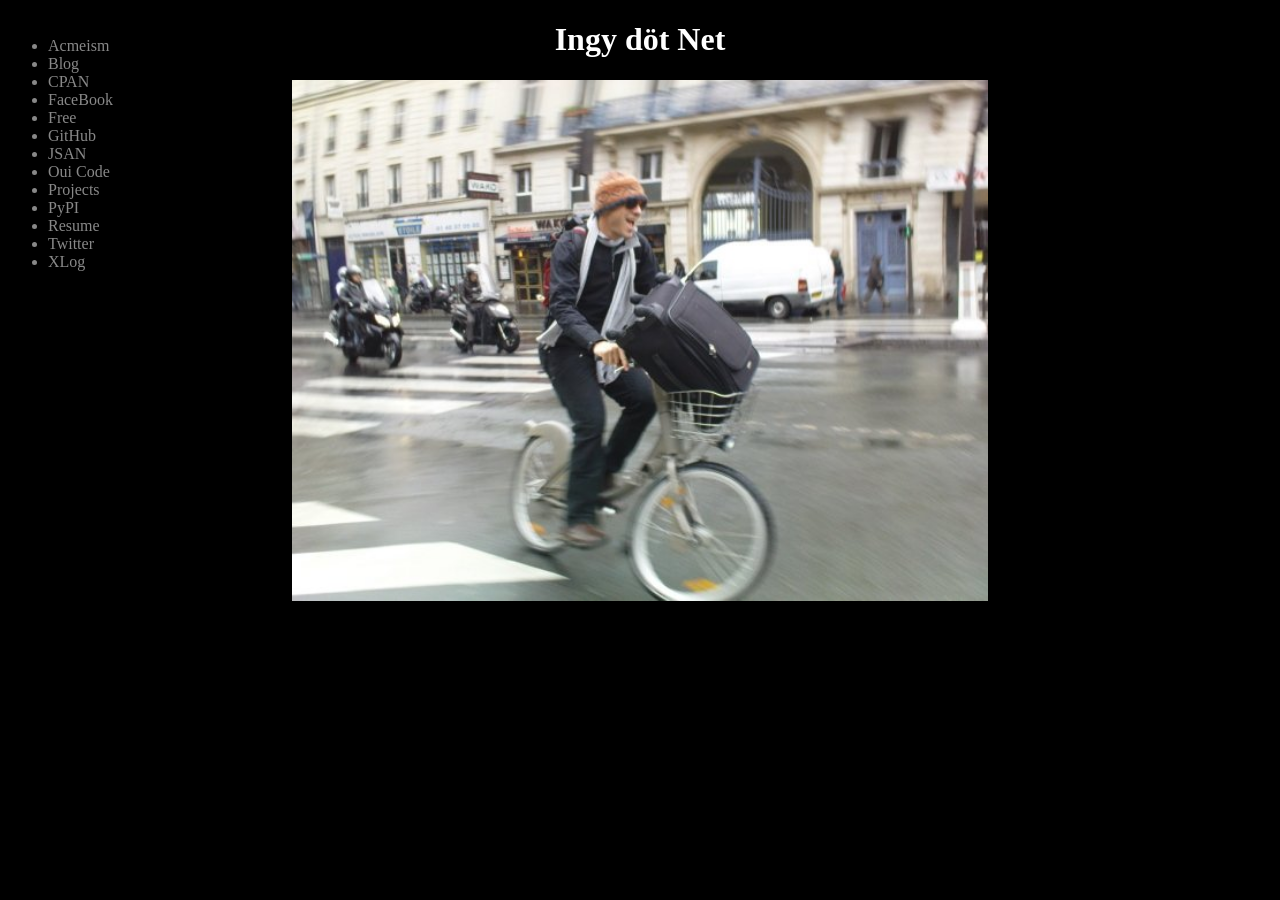
==== commit 4a8e7945: "Initial commit" ====
--- a/index.html
+++ b/index.html
@@ -1,521 +1,38 @@
+<!DOCTYPE html PUBLIC "-//W3C//DTD XHTML 1.0 Transitional//EN"
+  "http://www.w3.org/TR/xhtml1/DTD/xhtml1-transitional.dtd">
 
-<!doctype html>
-<html lang="en" class="no-js">
+<html xmlns="http://www.w3.org/1999/xhtml" xml:lang="en" lang="en">
   <head>
+    <meta http-equiv="content-type" content="text/html;charset=UTF-8" />
+    <title>Ingy döt Net</title>
+    <link href="=css/front.css" rel="stylesheet" type="text/css">
+  </head>
 
-      <meta charset="utf-8">
-      <meta name="viewport" content="width=device-width,initial-scale=1">
-
-        <meta name="description" content="YAML co-creator, open source developer and speaker">
+  <body>
+    <div class="list">
+      <ul>
+          <li><a href="http://www.acmeism.org/">Acmeism</a></li>
+          <li><a href="http://blog.ingy.net/">Blog</a></li>
+          <li><a href="http://search.cpan.org/~ingy/">CPAN</a></li>
+          <li><a href="http://www.facebook.com/ingydotnet">FaceBook</a></li>
+          <li><a href="http://free.ingy.net">Free</a></li>
+          <li><a href="https://github.com/ingydotnet/">GitHub</a></li>
+          <li><a href="http://openjsan.org/doc/i/in/ingy/">JSAN</a></li>
+          <li><a href="http://ouicode.com/">Oui Code</a></li>
+          <li><a href="http://ingy.pyrl.org">Projects</a></li>
+          <li><a href="http://pypi.python.org/pypi?%3Aaction=search&term=ingy+dot+net&submit=search">PyPI</a></li>
+          <li><a href="http://ingy.net/resume/">Resume</a></li>
+          <li><a href="http://twitter.com/ingydotnet/">Twitter</a></li>
+          <li><a href="http://ingy.xlogger.org">XLog</a></li>
+      </ul>
+    </div>
+    <h1>Ingy döt Net</h1>
+    <span>
+      <!-- img src="=images/IngyWhiteShirt.jpg" alt="Ingy döt Net" / -->
+      <!-- img style="width:55%" src="=images/ingy-tw-coffee.jpg" alt="Ingy döt Net" / -->
+      <img style="width:55%" src="=images/ingy-velip.jpg" alt="Ingy döt Net" />
+    </span>
+  </body>
+</html>
 
 
-        <meta name="author" content="Ingy döt Net">
-
-
-        <link rel="canonical" href="https://ingy.net/">
-
-
-
-
-
-
-
-      <link rel="icon" href="assets/images/avatar.jpg">
-      <meta name="generator" content="mkdocs-1.6.1, mkdocs-material-9.7.7">
-
-
-
-        <title>Ingy döt Net - Ingy döt Net</title>
-
-
-
-      <link rel="stylesheet" href="assets/stylesheets/main.ec1eaa64.min.css">
-
-
-        <link rel="stylesheet" href="assets/stylesheets/palette.ab4e12ef.min.css">
-
-
-
-
-
-
-
-
-
-
-
-
-      <link rel="stylesheet" href="assets/stylesheets/extra.css">
-
-    <script>__md_scope=new URL(".",location),__md_hash=e=>[...e].reduce(((e,_)=>(e<<5)-e+_.charCodeAt(0)),0),__md_get=(e,_=localStorage,t=__md_scope)=>JSON.parse(_.getItem(t.pathname+"."+e)),__md_set=(e,_,t=localStorage,a=__md_scope)=>{try{t.setItem(a.pathname+"."+e,JSON.stringify(_))}catch(e){}}</script>
-
-
-
-
-
-  </head>
-
-
-
-
-
-
-
-
-
-    <body dir="ltr" data-md-color-scheme="default" data-md-color-primary="deep-purple" data-md-color-accent="amber">
-
-
-    <input class="md-toggle" data-md-toggle="drawer" type="checkbox" id="__drawer" autocomplete="off">
-    <input class="md-toggle" data-md-toggle="search" type="checkbox" id="__search" autocomplete="off">
-    <label class="md-overlay" for="__drawer"></label>
-    <div data-md-component="skip">
-
-    </div>
-    <div data-md-component="announce">
-
-    </div>
-
-
-
-
-
-
-
-<header class="md-header md-header--shadow" data-md-component="header">
-  <nav class="md-header__inner md-grid"
-       aria-label="Header">
-    <a href="/" title="Ingy döt Net"
-       class="md-header__button md-logo"
-       aria-label="Ingy döt Net"
-       data-md-component="logo">
-
-
-  <svg xmlns="http://www.w3.org/2000/svg" viewBox="0 0 24 24"><path d="M12 19.2c-2.5 0-4.71-1.28-6-3.2.03-2 4-3.1 6-3.1s5.97 1.1 6 3.1a7.23 7.23 0 0 1-6 3.2M12 5a3 3 0 0 1 3 3 3 3 0 0 1-3 3 3 3 0 0 1-3-3 3 3 0 0 1 3-3m0-3A10 10 0 0 0 2 12a10 10 0 0 0 10 10 10 10 0 0 0 10-10c0-5.53-4.5-10-10-10"/></svg>
-
-    </a>
-    <a href="/" class="md-header__title"
-       data-md-component="header-title"
-       aria-label="Ingy döt Net home">
-      <div class="md-header__ellipsis">
-        <div class="md-header__topic">
-          <span class="md-ellipsis">Ingy döt Net</span>
-        </div>
-        <div class="md-header__topic" data-md-component="header-topic">
-          <span class="md-ellipsis">Home</span>
-        </div>
-      </div>
-    </a>
-
-    <div class="site-header-actions">
-      <details class="project-menu" data-project-menu>
-        <summary>My Projects</summary>
-        <ul>
-
-            <li>
-              <a href="https://yaml.org/">YAML</a>
-            </li>
-
-            <li>
-              <a href="https://yamlscript.org/">YAMLScript</a>
-            </li>
-
-            <li>
-              <a href="https://yamlschema.org/">YAMLSchema</a>
-            </li>
-
-            <li>
-              <a href="https://in-1.cc/">in-1</a>
-            </li>
-
-            <li>
-              <a href="https://gloathub.org/">Gloat</a>
-            </li>
-
-        </ul>
-      </details>
-      <a class="site-header-contact" href="/#contact">
-        Contact
-      </a>
-    </div>
-
-
-
-        <form class="md-header__option" data-md-component="palette">
-
-
-
-
-    <input class="md-option" data-md-color-media="(prefers-color-scheme: light)" data-md-color-scheme="default" data-md-color-primary="deep-purple" data-md-color-accent="amber"  aria-label="Switch to dark mode"  type="radio" name="__palette" id="__palette_0">
-
-      <label class="md-header__button md-icon" title="Switch to dark mode" for="__palette_1" hidden>
-        <svg xmlns="http://www.w3.org/2000/svg" viewBox="0 0 24 24"><path d="M12 8a4 4 0 0 0-4 4 4 4 0 0 0 4 4 4 4 0 0 0 4-4 4 4 0 0 0-4-4m0 10a6 6 0 0 1-6-6 6 6 0 0 1 6-6 6 6 0 0 1 6 6 6 6 0 0 1-6 6m8-9.31V4h-4.69L12 .69 8.69 4H4v4.69L.69 12 4 15.31V20h4.69L12 23.31 15.31 20H20v-4.69L23.31 12z"/></svg>
-      </label>
-
-
-
-
-
-    <input class="md-option" data-md-color-media="(prefers-color-scheme: dark)" data-md-color-scheme="slate" data-md-color-primary="deep-purple" data-md-color-accent="amber"  aria-label="Switch to light mode"  type="radio" name="__palette" id="__palette_1">
-
-      <label class="md-header__button md-icon" title="Switch to light mode" for="__palette_0" hidden>
-        <svg xmlns="http://www.w3.org/2000/svg" viewBox="0 0 24 24"><path d="M12 18c-.89 0-1.74-.2-2.5-.55C11.56 16.5 13 14.42 13 12s-1.44-4.5-3.5-5.45C10.26 6.2 11.11 6 12 6a6 6 0 0 1 6 6 6 6 0 0 1-6 6m8-9.31V4h-4.69L12 .69 8.69 4H4v4.69L.69 12 4 15.31V20h4.69L12 23.31 15.31 20H20v-4.69L23.31 12z"/></svg>
-      </label>
-
-
-</form>
-
-
-
-      <script>var palette=__md_get("__palette");if(palette&&palette.color){if("(prefers-color-scheme)"===palette.color.media){var media=matchMedia("(prefers-color-scheme: light)"),input=document.querySelector(media.matches?"[data-md-color-media='(prefers-color-scheme: light)']":"[data-md-color-media='(prefers-color-scheme: dark)']");palette.color.media=input.getAttribute("data-md-color-media"),palette.color.scheme=input.getAttribute("data-md-color-scheme"),palette.color.primary=input.getAttribute("data-md-color-primary"),palette.color.accent=input.getAttribute("data-md-color-accent")}for(var[key,value]of Object.entries(palette.color))document.body.setAttribute("data-md-color-"+key,value)}</script>
-
-  </nav>
-</header>
-
-    <div class="md-container" data-md-component="container">
-
-
-
-
-
-
-      <main class="md-main" data-md-component="main">
-        <div class="md-main__inner md-grid">
-
-
-
-
-
-              <div class="md-sidebar md-sidebar--primary" data-md-component="sidebar" data-md-type="navigation" hidden>
-                <div class="md-sidebar__scrollwrap">
-                  <div class="md-sidebar__inner">
-
-
-
-
-<nav class="md-nav md-nav--primary" aria-label="Navigation" data-md-level="0">
-  <label class="md-nav__title" for="__drawer">
-    <a href="/" title="Ingy döt Net" class="md-nav__button md-logo" aria-label="Ingy döt Net" data-md-component="logo">
-
-
-  <svg xmlns="http://www.w3.org/2000/svg" viewBox="0 0 24 24"><path d="M12 19.2c-2.5 0-4.71-1.28-6-3.2.03-2 4-3.1 6-3.1s5.97 1.1 6 3.1a7.23 7.23 0 0 1-6 3.2M12 5a3 3 0 0 1 3 3 3 3 0 0 1-3 3 3 3 0 0 1-3-3 3 3 0 0 1 3-3m0-3A10 10 0 0 0 2 12a10 10 0 0 0 10 10 10 10 0 0 0 10-10c0-5.53-4.5-10-10-10"/></svg>
-
-    </a>
-    Ingy döt Net
-  </label>
-
-  <ul class="md-nav__list" data-md-scrollfix>
-
-
-
-
-
-
-
-
-
-    <li class="md-nav__item md-nav__item--active">
-
-      <input class="md-nav__toggle md-toggle" type="checkbox" id="__toc">
-
-
-
-      <a href="." class="md-nav__link md-nav__link--active">
-
-
-
-  <span class="md-ellipsis">
-
-
-    Home
-
-
-
-  </span>
-
-
-
-      </a>
-
-    </li>
-
-
-
-  </ul>
-</nav>
-                  </div>
-                </div>
-              </div>
-
-
-
-
-
-              <div class="md-sidebar md-sidebar--secondary" data-md-component="sidebar" data-md-type="toc" hidden>
-                <div class="md-sidebar__scrollwrap">
-                  <div class="md-sidebar__inner">
-
-
-<nav class="md-nav md-nav--secondary" aria-label="Table of contents">
-
-
-
-
-</nav>
-                  </div>
-                </div>
-              </div>
-
-
-
-            <div class="md-content" data-md-component="content">
-
-              <article class="md-content__inner md-typeset">
-
-<main class="home-page">
-  <section class="home-hero" aria-labelledby="home-title">
-    <div class="home-hero__media" data-slideshow>
-      <div class="home-slides">
-
-
-          <figure class="home-slide is-active"
-                  data-slide
-                  aria-hidden="false">
-            <span class="home-slide__backdrop"
-                  style="background-image: url('assets/images/avatar.jpg');
-                         background-position: 72% center"></span>
-            <img src="assets/images/avatar.jpg"
-                 alt="Ingy döt Net in front of a wall covered with posters"
-                 style="object-position: 72% center"
-
-                 loading="eager" fetchpriority="high"
-                 >
-          </figure>
-
-
-          <figure class="home-slide"
-                  data-slide
-                  aria-hidden="true">
-            <span class="home-slide__backdrop"
-                  style="background-image: url('assets/images/ingy-velip.jpg');
-                         background-position: 72% center"></span>
-            <img src="assets/images/ingy-velip.jpg"
-                 alt="Ingy riding a bicycle on a city street"
-                 style="object-position: 72% center"
-
-                 loading="lazy"
-                 >
-          </figure>
-
-
-          <figure class="home-slide"
-                  data-slide
-                  aria-hidden="true">
-            <span class="home-slide__backdrop"
-                  style="background-image: url('assets/images/ingy-tw-coffee.jpg');
-                         background-position: 72% 42%"></span>
-            <img src="assets/images/ingy-tw-coffee.jpg"
-                 alt="Ingy smiling with a friend in a coffee shop"
-                 style="object-position: 72% 42%"
-
-                 loading="lazy"
-                 >
-          </figure>
-
-
-          <figure class="home-slide"
-                  data-slide
-                  aria-hidden="true">
-            <span class="home-slide__backdrop"
-                  style="background-image: url('assets/images/IngyWhiteShirt.jpg');
-                         background-position: 72% center"></span>
-            <img src="assets/images/IngyWhiteShirt.jpg"
-                 alt="Portrait of Ingy wearing a white shirt"
-                 style="object-position: 72% center"
-
-                 loading="lazy"
-                 >
-          </figure>
-
-      </div>
-
-      <div class="slideshow-controls" aria-label="Photo slideshow controls">
-        <button type="button" data-slide-previous
-                aria-label="Previous photo">Previous</button>
-        <span data-slide-status aria-hidden="true">
-          1 / 4
-        </span>
-        <button type="button" data-slide-toggle
-                aria-label="Pause slideshow">Pause</button>
-        <button type="button" data-slide-next
-                aria-label="Next photo">Next</button>
-      </div>
-    </div>
-
-    <div class="home-hero__intro" data-hero-intro>
-      <button class="home-hero__dismiss" type="button"
-              data-hero-dismiss aria-label="Hide introduction">
-        <span aria-hidden="true">&times;</span>
-      </button>
-      <p class="home-eyebrow">
-        YAML co-creator <span aria-hidden="true">&middot;</span>
-        Open source developer <span aria-hidden="true">&middot;</span>
-        Speaker
-      </p>
-      <h1 id="home-title">Ingy döt Net</h1>
-      <p>
-        I build languages and tools that make powerful ideas feel simple.
-        I am best known as one of the creators of YAML and as the creator of
-        YAMLScript.
-      </p>
-      <a class="home-button home-button--light" href="#about">
-        About and contact
-      </a>
-    </div>
-  </section>
-
-  <section class="featured-talk" id="talk"
-           aria-labelledby="talk-title">
-    <div>
-      <p class="section-eyebrow">Featured talk</p>
-      <h2 id="talk-title">
-        Evolving the YAML Family
-        <span>(without Breaking the World)</span>
-      </h2>
-      <p class="talk-meta">
-        Open Source Summit Europe
-        <span aria-hidden="true">&middot;</span>
-        Prague
-        <span aria-hidden="true">&middot;</span>
-        October 7, 2026
-      </p>
-      <p>
-        Slides, demonstrations, and source from my talk about making YAML
-        better while keeping the ecosystem working.
-      </p>
-    </div>
-    <a class="home-button home-button--primary"
-       href="https://ingydotnet.github.io/oss-eu-yaml-talk/">
-      Get the slides
-    </a>
-  </section>
-
-  <section class="about-section" id="about" aria-labelledby="about-title">
-    <div class="about-copy">
-      <p class="section-eyebrow">About</p>
-      <h2 id="about-title">Code, data, and open source</h2>
-      <p>
-        I am a software developer and speaker best known for my work on the
-        <a href="https://yaml.org/">YAML</a> data serialization language.
-      </p>
-      <p>
-        Recently I created
-        <a href="https://yamlscript.org/">YAMLScript</a>, a programming
-        language that embeds cleanly into YAML and adds the functional
-        features many YAML users need.
-      </p>
-      <p>
-        I maintain many important
-        <a href="https://yaml.com/projects/">YAML open source projects</a>
-        and enjoy turning ambitious language ideas into practical tools.
-      </p>
-    </div>
-
-    <aside class="availability">
-      <h2>Work with me</h2>
-      <p>
-        I am available for consulting, training, and speaking engagements
-        worldwide on YAML, YAMLScript, and related topics.
-      </p>
-      <a class="home-button home-button--primary"
-         href="mailto:ingy@ingy.net">Email me</a>
-    </aside>
-  </section>
-
-  <section class="contact-section" id="contact"
-           aria-labelledby="contact-title">
-    <p class="section-eyebrow">Contact</p>
-    <h2 id="contact-title">Let's talk</h2>
-    <div class="contact-grid">
-      <a href="mailto:ingy@ingy.net">
-        <strong>Email</strong>
-        <span>ingy@ingy.net</span>
-      </a>
-      <a href="https://github.com/ingydotnet">
-        <strong>GitHub</strong>
-        <span>@ingydotnet</span>
-      </a>
-      <a href="https://www.linkedin.com/in/ingydotnet">
-        <strong>LinkedIn</strong>
-        <span>ingydotnet</span>
-      </a>
-      <a href="https://matrix.to/#/@ingy:yaml.io">
-        <strong>Matrix</strong>
-        <span>@ingy:yaml.io</span>
-      </a>
-      <a href="https://bsky.app/profile/ingydotnet.bsky.social">
-        <strong>Bluesky</strong>
-        <span>@ingydotnet.bsky.social</span>
-      </a>
-      <a href="https://cloud-native.slack.com/team/U08GBQNJTFC">
-        <strong>CNCF Slack</strong>
-        <span>Ingy döt Net</span>
-      </a>
-      <a href="https://discord.gg/hJ7UkFbYVS">
-        <strong>Discord</strong>
-        <span>ingydotnet_21552</span>
-      </a>
-    </div>
-  </section>
-</main>
-
-              </article>
-            </div>
-
-
-<script>var target=document.getElementById(location.hash.slice(1));target&&target.name&&(target.checked=target.name.startsWith("__tabbed_"))</script>
-        </div>
-
-      </main>
-
-        <footer class="md-footer">
-
-  <div class="md-footer-meta md-typeset">
-    <div class="md-footer-meta__inner md-grid">
-      <div class="md-copyright">
-
-    <div class="md-copyright__highlight">
-      Copyright &copy; 2026 Ingy döt Net
-    </div>
-
-
-    Made with
-    <a href="https://squidfunk.github.io/mkdocs-material/" target="_blank" rel="noopener">
-      Material for MkDocs
-    </a>
-
-</div>
-
-    </div>
-  </div>
-</footer>
-
-    </div>
-    <div class="md-dialog" data-md-component="dialog">
-      <div class="md-dialog__inner md-typeset"></div>
-    </div>
-
-
-
-
-
-      <script id="__config" type="application/json">{"annotate": null, "base": ".", "features": [], "search": "assets/javascripts/workers/search.2c215733.min.js", "tags": null, "translations": {"clipboard.copied": "Copied to clipboard", "clipboard.copy": "Copy to clipboard", "search.result.more.one": "1 more on this page", "search.result.more.other": "# more on this page", "search.result.none": "No matching documents", "search.result.one": "1 matching document", "search.result.other": "# matching documents", "search.result.placeholder": "Type to start searching", "search.result.term.missing": "Missing", "select.version": "Select version"}, "version": null}</script>
-
-
-      <script src="assets/javascripts/bundle.d7400e89.min.js"></script>
-
-        <script src="assets/javascripts/site.js"></script>
-
-
-  </body>
-</html>
--- a/=css/front.css
+++ b/=css/front.css
@@ -0,0 +1,19 @@
+body {
+    background-color: black;
+    text-align: center;
+    margin-top; 20px;
+    color: #fff;
+    font-family: fantasy;
+}
+img { 
+    border: 0; 
+}
+div.list {
+    position: absolute;
+    text-align: left;
+    color: #888;
+}
+div.list a {
+    text-decoration: none;
+    color: #888;
+}
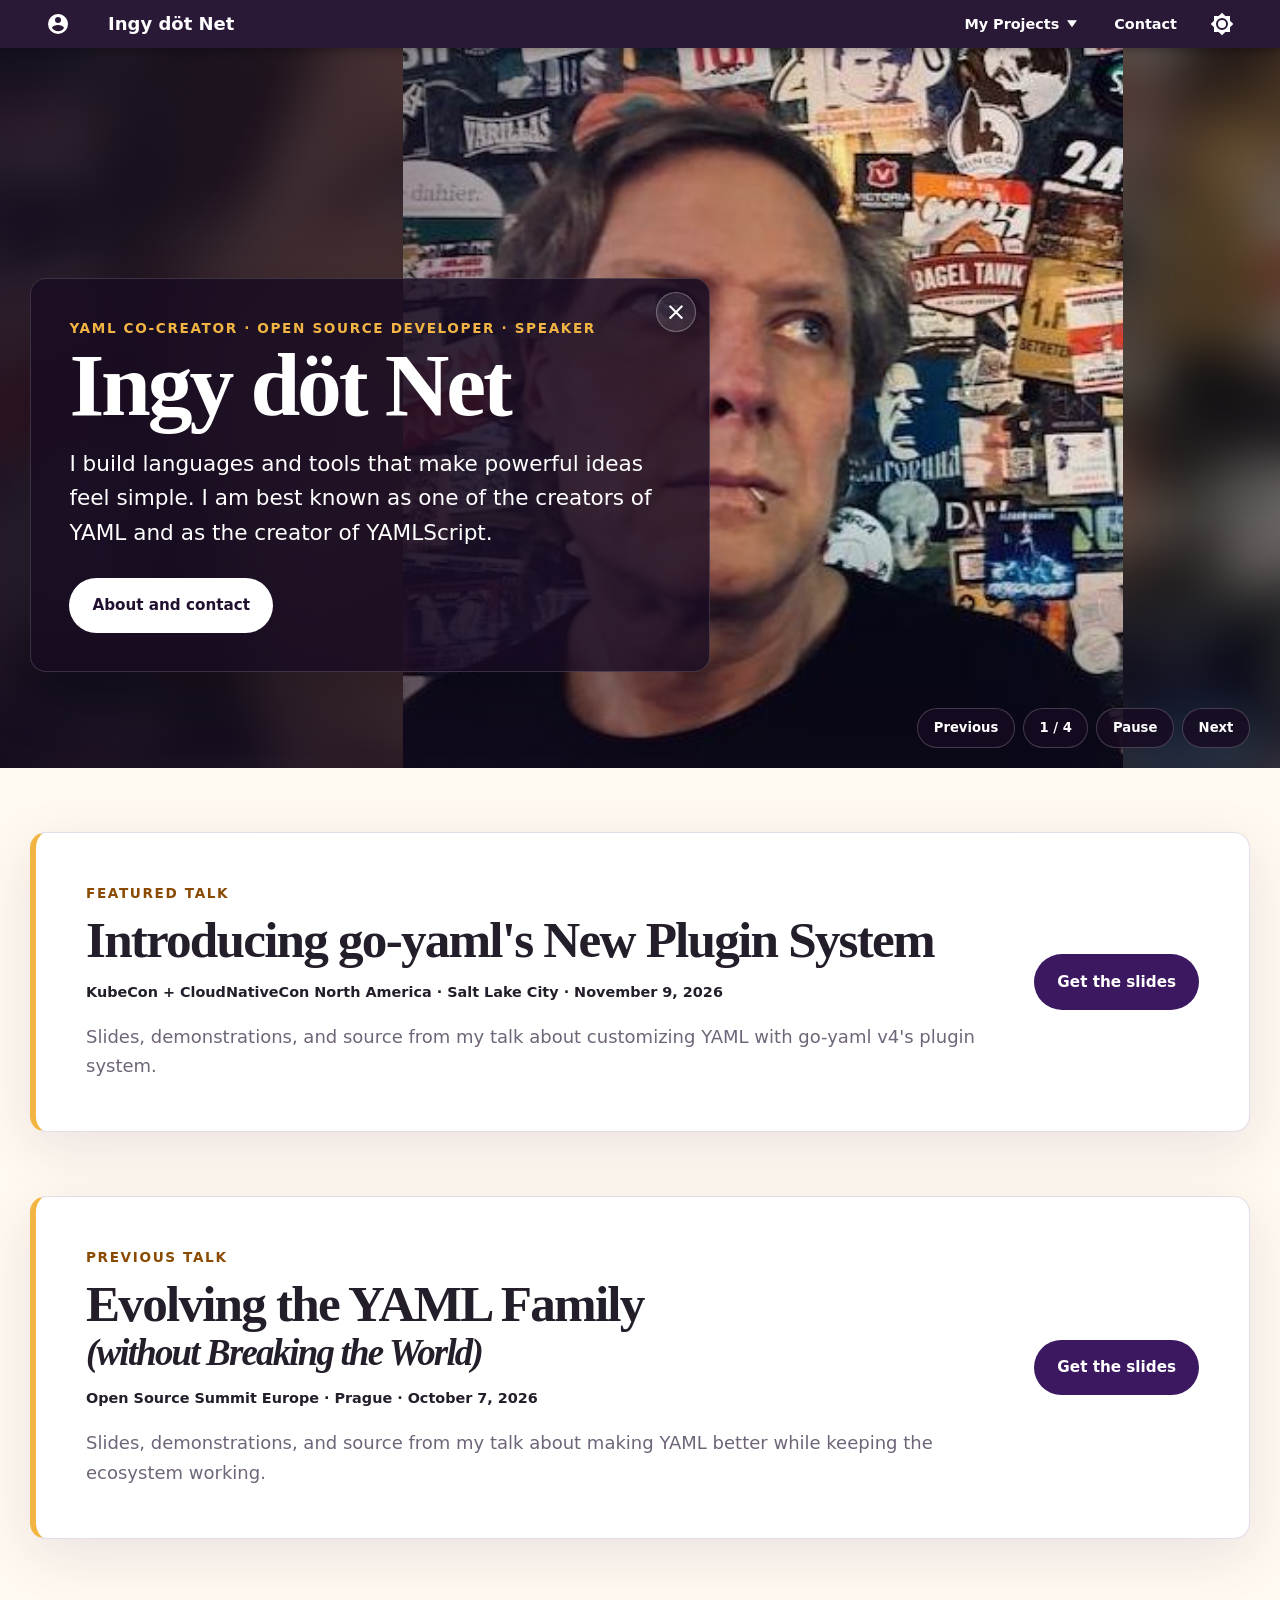
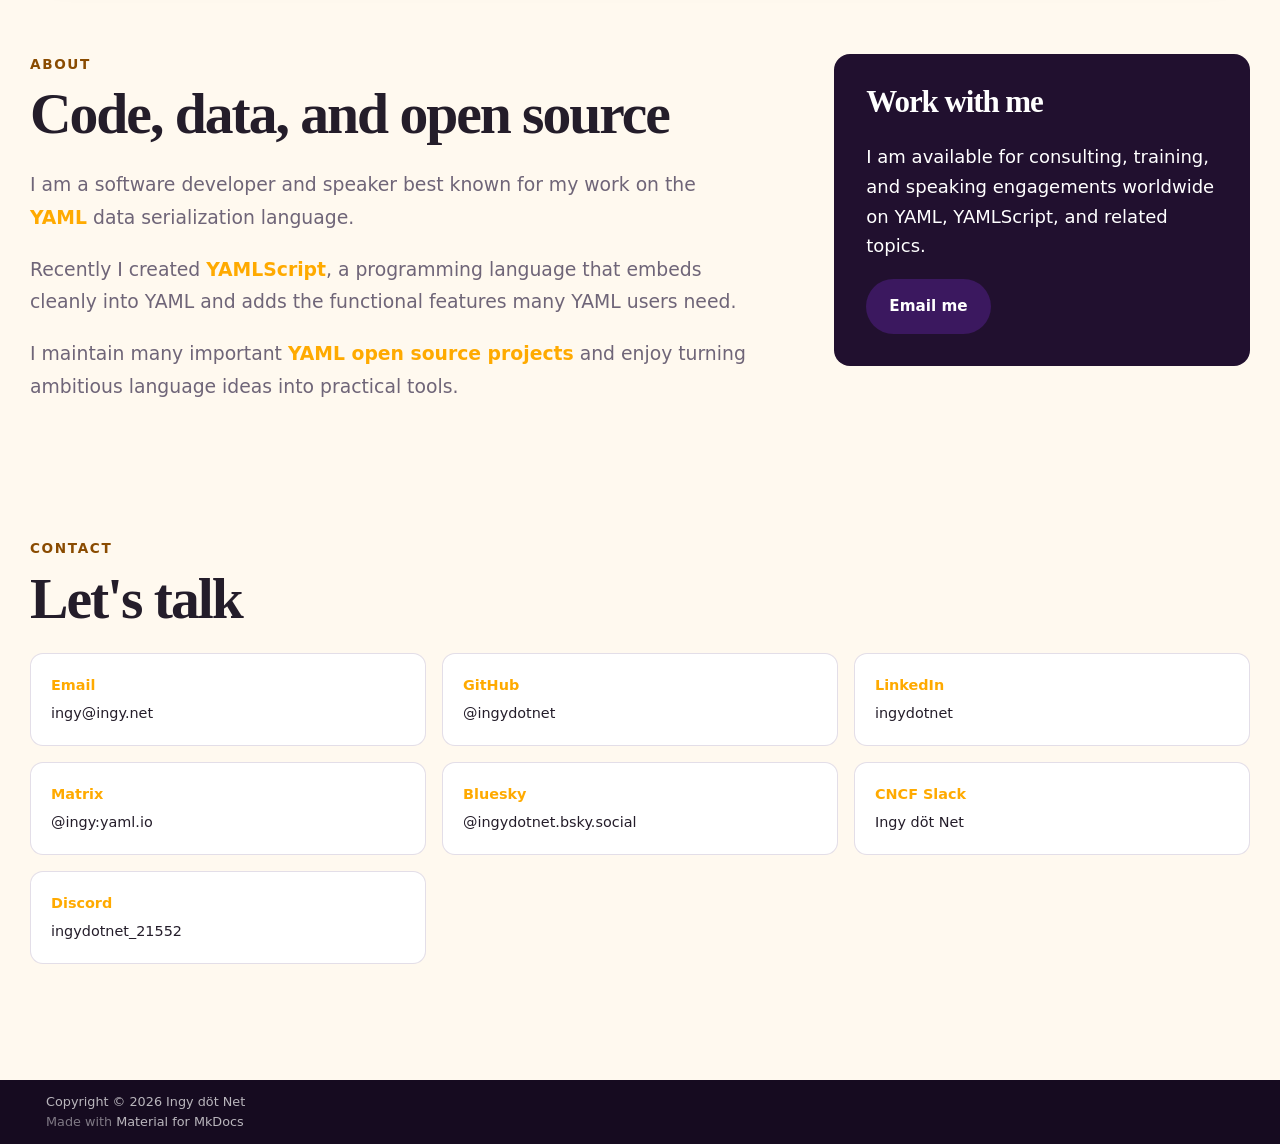
==== commit cca45e7f: "Feature KubeCon go-yaml plugin talk Add the KubeCon North America 2026 talk as the homepage feature." ====
--- a/index.html
+++ b/index.html
@@ -1,38 +1,546 @@
-<!DOCTYPE html PUBLIC "-//W3C//DTD XHTML 1.0 Transitional//EN"
-  "http://www.w3.org/TR/xhtml1/DTD/xhtml1-transitional.dtd">
-
-<html xmlns="http://www.w3.org/1999/xhtml" xml:lang="en" lang="en">
+
+<!doctype html>
+<html lang="en" class="no-js">
   <head>
-    <meta http-equiv="content-type" content="text/html;charset=UTF-8" />
-    <title>Ingy döt Net</title>
-    <link href="=css/front.css" rel="stylesheet" type="text/css">
+
+      <meta charset="utf-8">
+      <meta name="viewport" content="width=device-width,initial-scale=1">
+
+        <meta name="description" content="YAML co-creator, open source developer and speaker">
+
+
+        <meta name="author" content="Ingy döt Net">
+
+
+        <link rel="canonical" href="https://ingy.net/">
+
+
+
+
+
+
+
+      <link rel="icon" href="assets/images/avatar.jpg">
+      <meta name="generator" content="mkdocs-1.6.1, mkdocs-material-9.7.7">
+
+
+
+        <title>Ingy döt Net - Ingy döt Net</title>
+
+
+
+      <link rel="stylesheet" href="assets/stylesheets/main.ec1eaa64.min.css">
+
+
+        <link rel="stylesheet" href="assets/stylesheets/palette.ab4e12ef.min.css">
+
+
+
+
+
+
+
+
+
+
+
+
+      <link rel="stylesheet" href="assets/stylesheets/extra.css">
+
+    <script>__md_scope=new URL(".",location),__md_hash=e=>[...e].reduce(((e,_)=>(e<<5)-e+_.charCodeAt(0)),0),__md_get=(e,_=localStorage,t=__md_scope)=>JSON.parse(_.getItem(t.pathname+"."+e)),__md_set=(e,_,t=localStorage,a=__md_scope)=>{try{t.setItem(a.pathname+"."+e,JSON.stringify(_))}catch(e){}}</script>
+
+
+
+
+
   </head>
 
-  <body>
-    <div class="list">
-      <ul>
-          <li><a href="http://www.acmeism.org/">Acmeism</a></li>
-          <li><a href="http://blog.ingy.net/">Blog</a></li>
-          <li><a href="http://search.cpan.org/~ingy/">CPAN</a></li>
-          <li><a href="http://www.facebook.com/ingydotnet">FaceBook</a></li>
-          <li><a href="http://free.ingy.net">Free</a></li>
-          <li><a href="https://github.com/ingydotnet/">GitHub</a></li>
-          <li><a href="http://openjsan.org/doc/i/in/ingy/">JSAN</a></li>
-          <li><a href="http://ouicode.com/">Oui Code</a></li>
-          <li><a href="http://ingy.pyrl.org">Projects</a></li>
-          <li><a href="http://pypi.python.org/pypi?%3Aaction=search&term=ingy+dot+net&submit=search">PyPI</a></li>
-          <li><a href="http://ingy.net/resume/">Resume</a></li>
-          <li><a href="http://twitter.com/ingydotnet/">Twitter</a></li>
-          <li><a href="http://ingy.xlogger.org">XLog</a></li>
-      </ul>
-    </div>
-    <h1>Ingy döt Net</h1>
-    <span>
-      <!-- img src="=images/IngyWhiteShirt.jpg" alt="Ingy döt Net" / -->
-      <!-- img style="width:55%" src="=images/ingy-tw-coffee.jpg" alt="Ingy döt Net" / -->
-      <img style="width:55%" src="=images/ingy-velip.jpg" alt="Ingy döt Net" />
-    </span>
+
+
+
+
+
+
+
+
+    <body dir="ltr" data-md-color-scheme="default" data-md-color-primary="deep-purple" data-md-color-accent="amber">
+
+
+    <input class="md-toggle" data-md-toggle="drawer" type="checkbox" id="__drawer" autocomplete="off">
+    <input class="md-toggle" data-md-toggle="search" type="checkbox" id="__search" autocomplete="off">
+    <label class="md-overlay" for="__drawer"></label>
+    <div data-md-component="skip">
+
+    </div>
+    <div data-md-component="announce">
+
+    </div>
+
+
+
+
+
+
+
+<header class="md-header md-header--shadow" data-md-component="header">
+  <nav class="md-header__inner md-grid"
+       aria-label="Header">
+    <a href="/" title="Ingy döt Net"
+       class="md-header__button md-logo"
+       aria-label="Ingy döt Net"
+       data-md-component="logo">
+
+
+  <svg xmlns="http://www.w3.org/2000/svg" viewBox="0 0 24 24"><path d="M12 19.2c-2.5 0-4.71-1.28-6-3.2.03-2 4-3.1 6-3.1s5.97 1.1 6 3.1a7.23 7.23 0 0 1-6 3.2M12 5a3 3 0 0 1 3 3 3 3 0 0 1-3 3 3 3 0 0 1-3-3 3 3 0 0 1 3-3m0-3A10 10 0 0 0 2 12a10 10 0 0 0 10 10 10 10 0 0 0 10-10c0-5.53-4.5-10-10-10"/></svg>
+
+    </a>
+    <a href="/" class="md-header__title"
+       data-md-component="header-title"
+       aria-label="Ingy döt Net home">
+      <div class="md-header__ellipsis">
+        <div class="md-header__topic">
+          <span class="md-ellipsis">Ingy döt Net</span>
+        </div>
+        <div class="md-header__topic" data-md-component="header-topic">
+          <span class="md-ellipsis">Home</span>
+        </div>
+      </div>
+    </a>
+
+    <div class="site-header-actions">
+      <details class="project-menu" data-project-menu>
+        <summary>My Projects</summary>
+        <ul>
+
+            <li>
+              <a href="https://yaml.org/">YAML</a>
+            </li>
+
+            <li>
+              <a href="https://yamlscript.org/">YAMLScript</a>
+            </li>
+
+            <li>
+              <a href="https://yamlschema.org/">YAMLSchema</a>
+            </li>
+
+            <li>
+              <a href="https://in-1.cc/">in-1</a>
+            </li>
+
+            <li>
+              <a href="https://gloathub.org/">Gloat</a>
+            </li>
+
+        </ul>
+      </details>
+      <a class="site-header-contact" href="/#contact">
+        Contact
+      </a>
+    </div>
+
+
+
+        <form class="md-header__option" data-md-component="palette">
+
+
+
+
+    <input class="md-option" data-md-color-media="(prefers-color-scheme: light)" data-md-color-scheme="default" data-md-color-primary="deep-purple" data-md-color-accent="amber"  aria-label="Switch to dark mode"  type="radio" name="__palette" id="__palette_0">
+
+      <label class="md-header__button md-icon" title="Switch to dark mode" for="__palette_1" hidden>
+        <svg xmlns="http://www.w3.org/2000/svg" viewBox="0 0 24 24"><path d="M12 8a4 4 0 0 0-4 4 4 4 0 0 0 4 4 4 4 0 0 0 4-4 4 4 0 0 0-4-4m0 10a6 6 0 0 1-6-6 6 6 0 0 1 6-6 6 6 0 0 1 6 6 6 6 0 0 1-6 6m8-9.31V4h-4.69L12 .69 8.69 4H4v4.69L.69 12 4 15.31V20h4.69L12 23.31 15.31 20H20v-4.69L23.31 12z"/></svg>
+      </label>
+
+
+
+
+
+    <input class="md-option" data-md-color-media="(prefers-color-scheme: dark)" data-md-color-scheme="slate" data-md-color-primary="deep-purple" data-md-color-accent="amber"  aria-label="Switch to light mode"  type="radio" name="__palette" id="__palette_1">
+
+      <label class="md-header__button md-icon" title="Switch to light mode" for="__palette_0" hidden>
+        <svg xmlns="http://www.w3.org/2000/svg" viewBox="0 0 24 24"><path d="M12 18c-.89 0-1.74-.2-2.5-.55C11.56 16.5 13 14.42 13 12s-1.44-4.5-3.5-5.45C10.26 6.2 11.11 6 12 6a6 6 0 0 1 6 6 6 6 0 0 1-6 6m8-9.31V4h-4.69L12 .69 8.69 4H4v4.69L.69 12 4 15.31V20h4.69L12 23.31 15.31 20H20v-4.69L23.31 12z"/></svg>
+      </label>
+
+
+</form>
+
+
+
+      <script>var palette=__md_get("__palette");if(palette&&palette.color){if("(prefers-color-scheme)"===palette.color.media){var media=matchMedia("(prefers-color-scheme: light)"),input=document.querySelector(media.matches?"[data-md-color-media='(prefers-color-scheme: light)']":"[data-md-color-media='(prefers-color-scheme: dark)']");palette.color.media=input.getAttribute("data-md-color-media"),palette.color.scheme=input.getAttribute("data-md-color-scheme"),palette.color.primary=input.getAttribute("data-md-color-primary"),palette.color.accent=input.getAttribute("data-md-color-accent")}for(var[key,value]of Object.entries(palette.color))document.body.setAttribute("data-md-color-"+key,value)}</script>
+
+  </nav>
+</header>
+
+    <div class="md-container" data-md-component="container">
+
+
+
+
+
+
+      <main class="md-main" data-md-component="main">
+        <div class="md-main__inner md-grid">
+
+
+
+
+
+              <div class="md-sidebar md-sidebar--primary" data-md-component="sidebar" data-md-type="navigation" hidden>
+                <div class="md-sidebar__scrollwrap">
+                  <div class="md-sidebar__inner">
+
+
+
+
+<nav class="md-nav md-nav--primary" aria-label="Navigation" data-md-level="0">
+  <label class="md-nav__title" for="__drawer">
+    <a href="/" title="Ingy döt Net" class="md-nav__button md-logo" aria-label="Ingy döt Net" data-md-component="logo">
+
+
+  <svg xmlns="http://www.w3.org/2000/svg" viewBox="0 0 24 24"><path d="M12 19.2c-2.5 0-4.71-1.28-6-3.2.03-2 4-3.1 6-3.1s5.97 1.1 6 3.1a7.23 7.23 0 0 1-6 3.2M12 5a3 3 0 0 1 3 3 3 3 0 0 1-3 3 3 3 0 0 1-3-3 3 3 0 0 1 3-3m0-3A10 10 0 0 0 2 12a10 10 0 0 0 10 10 10 10 0 0 0 10-10c0-5.53-4.5-10-10-10"/></svg>
+
+    </a>
+    Ingy döt Net
+  </label>
+
+  <ul class="md-nav__list" data-md-scrollfix>
+
+
+
+
+
+
+
+
+
+    <li class="md-nav__item md-nav__item--active">
+
+      <input class="md-nav__toggle md-toggle" type="checkbox" id="__toc">
+
+
+
+      <a href="." class="md-nav__link md-nav__link--active">
+
+
+
+  <span class="md-ellipsis">
+
+
+    Home
+
+
+
+  </span>
+
+
+
+      </a>
+
+    </li>
+
+
+
+  </ul>
+</nav>
+                  </div>
+                </div>
+              </div>
+
+
+
+
+
+              <div class="md-sidebar md-sidebar--secondary" data-md-component="sidebar" data-md-type="toc" hidden>
+                <div class="md-sidebar__scrollwrap">
+                  <div class="md-sidebar__inner">
+
+
+<nav class="md-nav md-nav--secondary" aria-label="Table of contents">
+
+
+
+
+</nav>
+                  </div>
+                </div>
+              </div>
+
+
+
+            <div class="md-content" data-md-component="content">
+
+              <article class="md-content__inner md-typeset">
+
+<main class="home-page">
+  <section class="home-hero" aria-labelledby="home-title">
+    <div class="home-hero__media" data-slideshow>
+      <div class="home-slides">
+
+
+          <figure class="home-slide is-active"
+                  data-slide
+                  aria-hidden="false">
+            <span class="home-slide__backdrop"
+                  style="background-image: url('assets/images/avatar.jpg');
+                         background-position: 72% center"></span>
+            <img src="assets/images/avatar.jpg"
+                 alt="Ingy döt Net in front of a wall covered with posters"
+                 style="object-position: 72% center"
+
+                 loading="eager" fetchpriority="high"
+                 >
+          </figure>
+
+
+          <figure class="home-slide"
+                  data-slide
+                  aria-hidden="true">
+            <span class="home-slide__backdrop"
+                  style="background-image: url('assets/images/ingy-velip.jpg');
+                         background-position: 72% center"></span>
+            <img src="assets/images/ingy-velip.jpg"
+                 alt="Ingy riding a bicycle on a city street"
+                 style="object-position: 72% center"
+
+                 loading="lazy"
+                 >
+          </figure>
+
+
+          <figure class="home-slide"
+                  data-slide
+                  aria-hidden="true">
+            <span class="home-slide__backdrop"
+                  style="background-image: url('assets/images/ingy-tw-coffee.jpg');
+                         background-position: 72% 42%"></span>
+            <img src="assets/images/ingy-tw-coffee.jpg"
+                 alt="Ingy smiling with a friend in a coffee shop"
+                 style="object-position: 72% 42%"
+
+                 loading="lazy"
+                 >
+          </figure>
+
+
+          <figure class="home-slide"
+                  data-slide
+                  aria-hidden="true">
+            <span class="home-slide__backdrop"
+                  style="background-image: url('assets/images/IngyWhiteShirt.jpg');
+                         background-position: 72% center"></span>
+            <img src="assets/images/IngyWhiteShirt.jpg"
+                 alt="Portrait of Ingy wearing a white shirt"
+                 style="object-position: 72% center"
+
+                 loading="lazy"
+                 >
+          </figure>
+
+      </div>
+
+      <div class="slideshow-controls" aria-label="Photo slideshow controls">
+        <button type="button" data-slide-previous
+                aria-label="Previous photo">Previous</button>
+        <span data-slide-status aria-hidden="true">
+          1 / 4
+        </span>
+        <button type="button" data-slide-toggle
+                aria-label="Pause slideshow">Pause</button>
+        <button type="button" data-slide-next
+                aria-label="Next photo">Next</button>
+      </div>
+    </div>
+
+    <div class="home-hero__intro" data-hero-intro>
+      <button class="home-hero__dismiss" type="button"
+              data-hero-dismiss aria-label="Hide introduction">
+        <span aria-hidden="true">&times;</span>
+      </button>
+      <p class="home-eyebrow">
+        YAML co-creator <span aria-hidden="true">&middot;</span>
+        Open source developer <span aria-hidden="true">&middot;</span>
+        Speaker
+      </p>
+      <h1 id="home-title">Ingy döt Net</h1>
+      <p>
+        I build languages and tools that make powerful ideas feel simple.
+        I am best known as one of the creators of YAML and as the creator of
+        YAMLScript.
+      </p>
+      <a class="home-button home-button--light" href="#about">
+        About and contact
+      </a>
+    </div>
+  </section>
+
+  <section class="featured-talk" id="talk"
+           aria-labelledby="talk-title">
+    <div>
+      <p class="section-eyebrow">Featured talk</p>
+      <h2 id="talk-title">
+        Introducing go-yaml's New Plugin System
+      </h2>
+      <p class="talk-meta">
+        KubeCon + CloudNativeCon North America
+        <span aria-hidden="true">&middot;</span>
+        Salt Lake City
+        <span aria-hidden="true">&middot;</span>
+        November 9, 2026
+      </p>
+      <p>
+        Slides, demonstrations, and source from my talk about customizing
+        YAML with go-yaml v4's plugin system.
+      </p>
+    </div>
+    <a class="home-button home-button--primary"
+       href="https://ingydotnet.github.io/kubecon-na-2026-go-yaml-talk/">
+      Get the slides
+    </a>
+  </section>
+
+  <section class="featured-talk" id="previous-talk"
+           aria-labelledby="previous-talk-title">
+    <div>
+      <p class="section-eyebrow">Previous talk</p>
+      <h2 id="previous-talk-title">
+        Evolving the YAML Family
+        <span>(without Breaking the World)</span>
+      </h2>
+      <p class="talk-meta">
+        Open Source Summit Europe
+        <span aria-hidden="true">&middot;</span>
+        Prague
+        <span aria-hidden="true">&middot;</span>
+        October 7, 2026
+      </p>
+      <p>
+        Slides, demonstrations, and source from my talk about making YAML
+        better while keeping the ecosystem working.
+      </p>
+    </div>
+    <a class="home-button home-button--primary"
+       href="https://ingydotnet.github.io/oss-eu-yaml-talk/">
+      Get the slides
+    </a>
+  </section>
+
+  <section class="about-section" id="about" aria-labelledby="about-title">
+    <div class="about-copy">
+      <p class="section-eyebrow">About</p>
+      <h2 id="about-title">Code, data, and open source</h2>
+      <p>
+        I am a software developer and speaker best known for my work on the
+        <a href="https://yaml.org/">YAML</a> data serialization language.
+      </p>
+      <p>
+        Recently I created
+        <a href="https://yamlscript.org/">YAMLScript</a>, a programming
+        language that embeds cleanly into YAML and adds the functional
+        features many YAML users need.
+      </p>
+      <p>
+        I maintain many important
+        <a href="https://yaml.com/projects/">YAML open source projects</a>
+        and enjoy turning ambitious language ideas into practical tools.
+      </p>
+    </div>
+
+    <aside class="availability">
+      <h2>Work with me</h2>
+      <p>
+        I am available for consulting, training, and speaking engagements
+        worldwide on YAML, YAMLScript, and related topics.
+      </p>
+      <a class="home-button home-button--primary"
+         href="mailto:ingy@ingy.net">Email me</a>
+    </aside>
+  </section>
+
+  <section class="contact-section" id="contact"
+           aria-labelledby="contact-title">
+    <p class="section-eyebrow">Contact</p>
+    <h2 id="contact-title">Let's talk</h2>
+    <div class="contact-grid">
+      <a href="mailto:ingy@ingy.net">
+        <strong>Email</strong>
+        <span>ingy@ingy.net</span>
+      </a>
+      <a href="https://github.com/ingydotnet">
+        <strong>GitHub</strong>
+        <span>@ingydotnet</span>
+      </a>
+      <a href="https://www.linkedin.com/in/ingydotnet">
+        <strong>LinkedIn</strong>
+        <span>ingydotnet</span>
+      </a>
+      <a href="https://matrix.to/#/@ingy:yaml.io">
+        <strong>Matrix</strong>
+        <span>@ingy:yaml.io</span>
+      </a>
+      <a href="https://bsky.app/profile/ingydotnet.bsky.social">
+        <strong>Bluesky</strong>
+        <span>@ingydotnet.bsky.social</span>
+      </a>
+      <a href="https://cloud-native.slack.com/team/U08GBQNJTFC">
+        <strong>CNCF Slack</strong>
+        <span>Ingy döt Net</span>
+      </a>
+      <a href="https://discord.gg/hJ7UkFbYVS">
+        <strong>Discord</strong>
+        <span>ingydotnet_21552</span>
+      </a>
+    </div>
+  </section>
+</main>
+
+              </article>
+            </div>
+
+
+<script>var target=document.getElementById(location.hash.slice(1));target&&target.name&&(target.checked=target.name.startsWith("__tabbed_"))</script>
+        </div>
+
+      </main>
+
+        <footer class="md-footer">
+
+  <div class="md-footer-meta md-typeset">
+    <div class="md-footer-meta__inner md-grid">
+      <div class="md-copyright">
+
+    <div class="md-copyright__highlight">
+      Copyright &copy; 2026 Ingy döt Net
+    </div>
+
+
+    Made with
+    <a href="https://squidfunk.github.io/mkdocs-material/" target="_blank" rel="noopener">
+      Material for MkDocs
+    </a>
+
+</div>
+
+    </div>
+  </div>
+</footer>
+
+    </div>
+    <div class="md-dialog" data-md-component="dialog">
+      <div class="md-dialog__inner md-typeset"></div>
+    </div>
+
+
+
+
+
+      <script id="__config" type="application/json">{"annotate": null, "base": ".", "features": [], "search": "assets/javascripts/workers/search.2c215733.min.js", "tags": null, "translations": {"clipboard.copied": "Copied to clipboard", "clipboard.copy": "Copy to clipboard", "search.result.more.one": "1 more on this page", "search.result.more.other": "# more on this page", "search.result.none": "No matching documents", "search.result.one": "1 matching document", "search.result.other": "# matching documents", "search.result.placeholder": "Type to start searching", "search.result.term.missing": "Missing", "select.version": "Select version"}, "version": null}</script>
+
+
+      <script src="assets/javascripts/bundle.d7400e89.min.js"></script>
+
+        <script src="assets/javascripts/site.js"></script>
+
+
   </body>
-</html>
-
-
+</html>
--- a/assets/stylesheets/main.ec1eaa64.min.css
+++ b/assets/stylesheets/main.ec1eaa64.min.css
@@ -0,0 +1 @@
+@charset "UTF-8";html{-webkit-text-size-adjust:none;-moz-text-size-adjust:none;text-size-adjust:none;box-sizing:border-box}*,:after,:before{box-sizing:inherit}@media (prefers-reduced-motion){*,:after,:before{transition:none!important}}body{margin:0}a,button,input,label{-webkit-tap-highlight-color:transparent}a{color:inherit;text-decoration:none}hr{border:0;box-sizing:initial;display:block;height:.05rem;overflow:visible;padding:0}small{font-size:80%}sub,sup{line-height:1em}img{border-style:none}table{border-collapse:initial;border-spacing:0}td,th{font-weight:400;vertical-align:top}button{background:#0000;border:0;font-family:inherit;font-size:inherit;margin:0;padding:0}input{border:0;outline:none}:root{--md-primary-fg-color:#4051b5;--md-primary-fg-color--light:#5d6cc0;--md-primary-fg-color--dark:#303fa1;--md-primary-bg-color:#fff;--md-primary-bg-color--light:#ffffffb3;--md-accent-fg-color:#526cfe;--md-accent-fg-color--transparent:#526cfe1a;--md-accent-bg-color:#fff;--md-accent-bg-color--light:#ffffffb3}[data-md-color-scheme=default]{color-scheme:light}[data-md-color-scheme=default] img[src$="#gh-dark-mode-only"],[data-md-color-scheme=default] img[src$="#only-dark"]{display:none}:root,[data-md-color-scheme=default]{--md-hue:225deg;--md-default-fg-color:#000000de;--md-default-fg-color--light:#0000008a;--md-default-fg-color--lighter:#00000052;--md-default-fg-color--lightest:#00000012;--md-default-bg-color:#fff;--md-default-bg-color--light:#ffffffb3;--md-default-bg-color--lighter:#ffffff4d;--md-default-bg-color--lightest:#ffffff1f;--md-code-fg-color:#36464e;--md-code-bg-color:#f5f5f5;--md-code-bg-color--light:#f5f5f5b3;--md-code-bg-color--lighter:#f5f5f54d;--md-code-hl-color:#4287ff;--md-code-hl-color--light:#4287ff1a;--md-code-hl-number-color:#d52a2a;--md-code-hl-special-color:#db1457;--md-code-hl-function-color:#a846b9;--md-code-hl-constant-color:#6e59d9;--md-code-hl-keyword-color:#3f6ec6;--md-code-hl-string-color:#1c7d4d;--md-code-hl-name-color:var(--md-code-fg-color);--md-code-hl-operator-color:var(--md-default-fg-color--light);--md-code-hl-punctuation-color:var(--md-default-fg-color--light);--md-code-hl-comment-color:var(--md-default-fg-color--light);--md-code-hl-generic-color:var(--md-default-fg-color--light);--md-code-hl-variable-color:var(--md-default-fg-color--light);--md-typeset-color:var(--md-default-fg-color);--md-typeset-a-color:var(--md-primary-fg-color);--md-typeset-del-color:#f5503d26;--md-typeset-ins-color:#0bd57026;--md-typeset-kbd-color:#fafafa;--md-typeset-kbd-accent-color:#fff;--md-typeset-kbd-border-color:#b8b8b8;--md-typeset-mark-color:#ffff0080;--md-typeset-table-color:#0000001f;--md-typeset-table-color--light:rgba(0,0,0,.035);--md-admonition-fg-color:var(--md-default-fg-color);--md-admonition-bg-color:var(--md-default-bg-color);--md-warning-fg-color:#000000de;--md-warning-bg-color:#ff9;--md-footer-fg-color:#fff;--md-footer-fg-color--light:#ffffffb3;--md-footer-fg-color--lighter:#ffffff73;--md-footer-bg-color:#000000de;--md-footer-bg-color--dark:#00000052;--md-shadow-z1:0 0.2rem 0.5rem #0000000d,0 0 0.05rem #0000001a;--md-shadow-z2:0 0.2rem 0.5rem #0000001a,0 0 0.05rem #00000040;--md-shadow-z3:0 0.2rem 0.5rem #0003,0 0 0.05rem #00000059}.md-icon svg{fill:currentcolor;display:block;height:1.2rem;width:1.2rem}body{-webkit-font-smoothing:antialiased;-moz-osx-font-smoothing:grayscale;--md-text-font-family:var(--md-text-font,_),-apple-system,BlinkMacSystemFont,Helvetica,Arial,sans-serif;--md-code-font-family:var(--md-code-font,_),SFMono-Regular,Consolas,Menlo,monospace}aside,body,input{font-feature-settings:"kern","liga";color:var(--md-typeset-color);font-family:var(--md-text-font-family)}code,kbd,pre{font-feature-settings:"kern";font-family:var(--md-code-font-family)}:root{--md-typeset-table-sort-icon:url('data:image/svg+xml;charset=utf-8,<svg xmlns="http://www.w3.org/2000/svg" viewBox="0 0 24 24"><path d="m18 21-4-4h3V7h-3l4-4 4 4h-3v10h3M2 19v-2h10v2M2 13v-2h7v2M2 7V5h4v2z"/></svg>');--md-typeset-table-sort-icon--asc:url('data:image/svg+xml;charset=utf-8,<svg xmlns="http://www.w3.org/2000/svg" viewBox="0 0 24 24"><path d="M19 17h3l-4 4-4-4h3V3h2M2 17h10v2H2M6 5v2H2V5m0 6h7v2H2z"/></svg>');--md-typeset-table-sort-icon--desc:url('data:image/svg+xml;charset=utf-8,<svg xmlns="http://www.w3.org/2000/svg" viewBox="0 0 24 24"><path d="M19 7h3l-4-4-4 4h3v14h2M2 17h10v2H2M6 5v2H2V5m0 6h7v2H2z"/></svg>')}.md-typeset{-webkit-print-color-adjust:exact;color-adjust:exact;font-size:.8rem;line-height:1.6;overflow-wrap:break-word}@media print{.md-typeset{font-size:.68rem}}.md-typeset blockquote,.md-typeset dl,.md-typeset figure,.md-typeset ol,.md-typeset pre,.md-typeset ul{margin-bottom:1em;margin-top:1em}.md-typeset h1{color:var(--md-default-fg-color--light);font-size:2em;line-height:1.3;margin:0 0 1.25em}.md-typeset h1,.md-typeset h2{font-weight:300;letter-spacing:-.01em}.md-typeset h2{font-size:1.5625em;line-height:1.4;margin:1.6em 0 .64em}.md-typeset h3{font-size:1.25em;font-weight:400;letter-spacing:-.01em;line-height:1.5;margin:1.6em 0 .8em}.md-typeset h2+h3{margin-top:.8em}.md-typeset h4{font-weight:700;letter-spacing:-.01em;margin:1em 0}.md-typeset h5,.md-typeset h6{color:var(--md-default-fg-color--light);font-size:.8em;font-weight:700;letter-spacing:-.01em;margin:1.25em 0}.md-typeset h5{text-transform:uppercase}.md-typeset h5 code{text-transform:none}.md-typeset hr{border-bottom:.05rem solid var(--md-default-fg-color--lightest);display:flow-root;margin:1.5em 0}.md-typeset a{color:var(--md-typeset-a-color);word-break:break-word}.md-typeset a,.md-typeset a:before{transition:color 125ms}.md-typeset a:focus,.md-typeset a:hover{color:var(--md-accent-fg-color)}.md-typeset a:focus code,.md-typeset a:hover code{background-color:var(--md-accent-fg-color--transparent);color:var(--md-accent-fg-color)}.md-typeset a code{color:var(--md-typeset-a-color)}.md-typeset a.focus-visible{outline-color:var(--md-accent-fg-color);outline-offset:.2rem}.md-typeset code,.md-typeset kbd,.md-typeset pre{color:var(--md-code-fg-color);direction:ltr;font-variant-ligatures:none;transition:background-color 125ms}@media print{.md-typeset code,.md-typeset kbd,.md-typeset pre{white-space:pre-wrap}}.md-typeset code{background-color:var(--md-code-bg-color);border-radius:.1rem;-webkit-box-decoration-break:clone;box-decoration-break:clone;font-size:.85em;padding:0 .2941176471em;transition:color 125ms,background-color 125ms;word-break:break-word}.md-typeset code:not(.focus-visible){-webkit-tap-highlight-color:transparent;outline:none}.md-typeset pre{display:flow-root;line-height:1.4;position:relative}.md-typeset pre>code{-webkit-box-decoration-break:slice;box-decoration-break:slice;box-shadow:none;display:block;margin:0;outline-color:var(--md-accent-fg-color);overflow:auto;padding:.7720588235em 1.1764705882em;scrollbar-color:var(--md-default-fg-color--lighter) #0000;scrollbar-width:thin;touch-action:auto;word-break:normal}.md-typeset pre>code:hover{scrollbar-color:var(--md-accent-fg-color) #0000}.md-typeset pre>code::-webkit-scrollbar{height:.2rem;width:.2rem}.md-typeset pre>code::-webkit-scrollbar-thumb{background-color:var(--md-default-fg-color--lighter)}.md-typeset pre>code::-webkit-scrollbar-thumb:hover{background-color:var(--md-accent-fg-color)}.md-typeset kbd{background-color:var(--md-typeset-kbd-color);border-radius:.1rem;box-shadow:0 .1rem 0 .05rem var(--md-typeset-kbd-border-color),0 .1rem 0 var(--md-typeset-kbd-border-color),0 -.1rem .2rem var(--md-typeset-kbd-accent-color) inset;color:var(--md-default-fg-color);display:inline-block;font-size:.75em;padding:0 .6666666667em;vertical-align:text-top;word-break:break-word}.md-typeset mark{background-color:var(--md-typeset-mark-color);-webkit-box-decoration-break:clone;box-decoration-break:clone;color:inherit;word-break:break-word}.md-typeset abbr{cursor:help;text-decoration:none}.md-typeset [data-preview],.md-typeset abbr{border-bottom:.05rem dotted var(--md-default-fg-color--light)}.md-typeset small{opacity:.75}[dir=ltr] .md-typeset sub,[dir=ltr] .md-typeset sup{margin-left:.078125em}[dir=rtl] .md-typeset sub,[dir=rtl] .md-typeset sup{margin-right:.078125em}[dir=ltr] .md-typeset blockquote{padding-left:.6rem}[dir=rtl] .md-typeset blockquote{padding-right:.6rem}[dir=ltr] .md-typeset blockquote{border-left:.2rem solid var(--md-default-fg-color--lighter)}[dir=rtl] .md-typeset blockquote{border-right:.2rem solid var(--md-default-fg-color--lighter)}.md-typeset blockquote{color:var(--md-default-fg-color--light);margin-left:0;margin-right:0}.md-typeset ul{list-style-type:disc}.md-typeset ul[type]{list-style-type:revert-layer}[dir=ltr] .md-typeset ol,[dir=ltr] .md-typeset ul{margin-left:.625em}[dir=rtl] .md-typeset ol,[dir=rtl] .md-typeset ul{margin-right:.625em}.md-typeset ol,.md-typeset ul{padding:0}.md-typeset ol:not([hidden]),.md-typeset ul:not([hidden]){display:flow-root}.md-typeset ol ol,.md-typeset ul ol{list-style-type:lower-alpha}.md-typeset ol ol ol,.md-typeset ul ol ol{list-style-type:lower-roman}.md-typeset ol ol ol ol,.md-typeset ul ol ol ol{list-style-type:upper-alpha}.md-typeset ol ol ol ol ol,.md-typeset ul ol ol ol ol{list-style-type:upper-roman}.md-typeset ol[type],.md-typeset ul[type]{list-style-type:revert-layer}[dir=ltr] .md-typeset ol li,[dir=ltr] .md-typeset ul li{margin-left:1.25em}[dir=rtl] .md-typeset ol li,[dir=rtl] .md-typeset ul li{margin-right:1.25em}.md-typeset ol li,.md-typeset ul li{margin-bottom:.5em}.md-typeset ol li blockquote,.md-typeset ol li p,.md-typeset ul li blockquote,.md-typeset ul li p{margin:.5em 0}.md-typeset ol li:last-child,.md-typeset ul li:last-child{margin-bottom:0}[dir=ltr] .md-typeset ol li ol,[dir=ltr] .md-typeset ol li ul,[dir=ltr] .md-typeset ul li ol,[dir=ltr] .md-typeset ul li ul{margin-left:.625em}[dir=rtl] .md-typeset ol li ol,[dir=rtl] .md-typeset ol li ul,[dir=rtl] .md-typeset ul li ol,[dir=rtl] .md-typeset ul li ul{margin-right:.625em}.md-typeset ol li ol,.md-typeset ol li ul,.md-typeset ul li ol,.md-typeset ul li ul{margin-bottom:.5em;margin-top:.5em}[dir=ltr] .md-typeset dd{margin-left:1.875em}[dir=rtl] .md-typeset dd{margin-right:1.875em}.md-typeset dd{margin-bottom:1.5em;margin-top:1em}.md-typeset img,.md-typeset svg,.md-typeset video{height:auto;max-width:100%}.md-typeset img[align=left]{margin:1em 1em 1em 0}.md-typeset img[align=right]{margin:1em 0 1em 1em}.md-typeset img[align]:only-child{margin-top:0}.md-typeset figure{display:flow-root;margin:1em auto;max-width:100%;text-align:center;width:fit-content}.md-typeset figure img{display:block;margin:0 auto}.md-typeset figcaption{font-style:italic;margin:1em auto;max-width:24rem}.md-typeset iframe{max-width:100%}.md-typeset table:not([class]){background-color:var(--md-default-bg-color);border:.05rem solid var(--md-typeset-table-color);border-radius:.1rem;display:inline-block;font-size:.64rem;max-width:100%;overflow:auto;touch-action:auto}@media print{.md-typeset table:not([class]){display:table}}.md-typeset table:not([class])+*{margin-top:1.5em}.md-typeset table:not([class]) td>:first-child,.md-typeset table:not([class]) th>:first-child{margin-top:0}.md-typeset table:not([class]) td>:last-child,.md-typeset table:not([class]) th>:last-child{margin-bottom:0}.md-typeset table:not([class]) td:not([align]),.md-typeset table:not([class]) th:not([align]){text-align:left}[dir=rtl] .md-typeset table:not([class]) td:not([align]),[dir=rtl] .md-typeset table:not([class]) th:not([align]){text-align:right}.md-typeset table:not([class]) th{font-weight:700;min-width:5rem;padding:.9375em 1.25em;vertical-align:top}.md-typeset table:not([class]) td{border-top:.05rem solid var(--md-typeset-table-color);padding:.9375em 1.25em;vertical-align:top}.md-typeset table:not([class]) tbody tr{transition:background-color 125ms}.md-typeset table:not([class]) tbody tr:hover{background-color:var(--md-typeset-table-color--light);box-shadow:0 .05rem 0 var(--md-default-bg-color) inset}.md-typeset table:not([class]) a{word-break:normal}.md-typeset table th[role=columnheader]{cursor:pointer}[dir=ltr] .md-typeset table th[role=columnheader]:after{margin-left:.5em}[dir=rtl] .md-typeset table th[role=columnheader]:after{margin-right:.5em}.md-typeset table th[role=columnheader]:after{content:"";display:inline-block;height:1.2em;-webkit-mask-image:var(--md-typeset-table-sort-icon);mask-image:var(--md-typeset-table-sort-icon);-webkit-mask-repeat:no-repeat;mask-repeat:no-repeat;-webkit-mask-size:contain;mask-size:contain;transition:background-color 125ms;vertical-align:text-bottom;width:1.2em}.md-typeset table th[role=columnheader]:hover:after{background-color:var(--md-default-fg-color--lighter)}.md-typeset table th[role=columnheader][aria-sort=ascending]:after{background-color:var(--md-default-fg-color--light);-webkit-mask-image:var(--md-typeset-table-sort-icon--asc);mask-image:var(--md-typeset-table-sort-icon--asc)}.md-typeset table th[role=columnheader][aria-sort=descending]:after{background-color:var(--md-default-fg-color--light);-webkit-mask-image:var(--md-typeset-table-sort-icon--desc);mask-image:var(--md-typeset-table-sort-icon--desc)}.md-typeset__scrollwrap{margin:1em -.8rem;overflow-x:auto;touch-action:auto}.md-typeset__table{display:inline-block;margin-bottom:.5em;padding:0 .8rem}@media print{.md-typeset__table{display:block}}html .md-typeset__table table{display:table;margin:0;overflow:hidden;width:100%}@media screen and (max-width:44.984375em){.md-content__inner>pre{margin:1em -.8rem}.md-content__inner>pre code{border-radius:0}}.md-typeset .md-author{border-radius:100%;display:block;flex-shrink:0;height:1.6rem;overflow:hidden;position:relative;transition:color 125ms,transform 125ms;width:1.6rem}.md-typeset .md-author img{display:block}.md-typeset .md-author--more{background:var(--md-default-fg-color--lightest);color:var(--md-default-fg-color--lighter);font-size:.6rem;font-weight:700;line-height:1.6rem;text-align:center}.md-typeset .md-author--long{height:2.4rem;width:2.4rem}.md-typeset a.md-author{transform:scale(1)}.md-typeset a.md-author img{border-radius:100%;filter:grayscale(100%) opacity(75%);transition:filter 125ms}.md-typeset a.md-author:focus,.md-typeset a.md-author:hover{transform:scale(1.1);z-index:1}.md-typeset a.md-author:focus img,.md-typeset a.md-author:hover img{filter:grayscale(0)}.md-banner{background-color:var(--md-footer-bg-color);color:var(--md-footer-fg-color);overflow:auto}@media print{.md-banner{display:none}}.md-banner--warning{background-color:var(--md-warning-bg-color);color:var(--md-warning-fg-color)}.md-banner__inner{font-size:.7rem;margin:.6rem auto;padding:0 .8rem}[dir=ltr] .md-banner__button{float:right}[dir=rtl] .md-banner__button{float:left}.md-banner__button{color:inherit;cursor:pointer;transition:opacity .25s}.no-js .md-banner__button{display:none}.md-banner__button:hover{opacity:.7}html{font-size:125%;height:100%;overflow-x:hidden}@media screen and (min-width:100em){html{font-size:137.5%}}@media screen and (min-width:125em){html{font-size:150%}}body{background-color:var(--md-default-bg-color);display:flex;flex-direction:column;font-size:.5rem;min-height:100%;position:relative;width:100%}@media print{body{display:block}}@media screen and (max-width:59.984375em){body[data-md-scrolllock]{position:fixed}}.md-grid{margin-left:auto;margin-right:auto;max-width:61rem}.md-container{display:flex;flex-direction:column;flex-grow:1}@media print{.md-container{display:block}}.md-main{flex-grow:1}.md-main__inner{display:flex;height:100%;margin-top:1.5rem}.md-ellipsis{overflow:hidden;text-overflow:ellipsis}.md-toggle{display:none}.md-option{height:0;opacity:0;position:absolute;width:0}.md-option:checked+label:not([hidden]){display:block}.md-option.focus-visible+label{outline-color:var(--md-accent-fg-color);outline-style:auto}.md-skip{background-color:var(--md-default-fg-color);border-radius:.1rem;color:var(--md-default-bg-color);font-size:.64rem;margin:.5rem;opacity:0;outline-color:var(--md-accent-fg-color);padding:.3rem .5rem;position:fixed;transform:translateY(.4rem);z-index:-1}.md-skip:focus{opacity:1;transform:translateY(0);transition:transform .25s cubic-bezier(.4,0,.2,1),opacity 175ms 75ms;z-index:10}@page{margin:25mm}:root{--md-clipboard-icon:url('data:image/svg+xml;charset=utf-8,<svg xmlns="http://www.w3.org/2000/svg" viewBox="0 0 24 24"><path d="M19 21H8V7h11m0-2H8a2 2 0 0 0-2 2v14a2 2 0 0 0 2 2h11a2 2 0 0 0 2-2V7a2 2 0 0 0-2-2m-3-4H4a2 2 0 0 0-2 2v14h2V3h12z"/></svg>')}.md-clipboard{border-radius:.1rem;color:var(--md-default-fg-color--lightest);cursor:pointer;height:1.5em;outline-color:var(--md-accent-fg-color);outline-offset:.1rem;transition:color .25s;width:1.5em;z-index:1}@media print{.md-clipboard{display:none}}.md-clipboard:not(.focus-visible){-webkit-tap-highlight-color:transparent;outline:none}:hover>.md-clipboard{color:var(--md-default-fg-color--light)}.md-clipboard:focus,.md-clipboard:hover{color:var(--md-accent-fg-color)}.md-clipboard:after{background-color:currentcolor;content:"";display:block;height:1.125em;margin:0 auto;-webkit-mask-image:var(--md-clipboard-icon);mask-image:var(--md-clipboard-icon);-webkit-mask-position:center;mask-position:center;-webkit-mask-repeat:no-repeat;mask-repeat:no-repeat;-webkit-mask-size:contain;mask-size:contain;width:1.125em}.md-clipboard--inline{cursor:pointer}.md-clipboard--inline code{transition:color .25s,background-color .25s}.md-clipboard--inline:focus code,.md-clipboard--inline:hover code{background-color:var(--md-accent-fg-color--transparent);color:var(--md-accent-fg-color)}:root{--md-code-select-icon:url('data:image/svg+xml;charset=utf-8,<svg xmlns="http://www.w3.org/2000/svg" viewBox="0 0 24 24"><path d="M19 19h-4v2h4c1.1 0 2-.9 2-2v-4h-2m0-12h-4v2h4v4h2V5c0-1.1-.9-2-2-2M5 5h4V3H5c-1.1 0-2 .9-2 2v4h2m0 6H3v4c0 1.1.9 2 2 2h4v-2H5zm2-4h2v2H7zm4 0h2v2h-2zm4 0h2v2h-2zM7 7h2v2H7zm4 0h2v2h-2zm4 0h2v2h-2zm-8 8h2v2H7zm4 0h2v2h-2zm4 0h2v2h-2z"/></svg>');--md-code-copy-icon:url('data:image/svg+xml;charset=utf-8,<svg xmlns="http://www.w3.org/2000/svg" viewBox="0 0 24 24"><path d="M19 21H8V7h11m0-2H8a2 2 0 0 0-2 2v14a2 2 0 0 0 2 2h11a2 2 0 0 0 2-2V7a2 2 0 0 0-2-2m-3-4H4a2 2 0 0 0-2 2v14h2V3h12z"/></svg>')}.md-typeset .md-code__content{display:grid}.md-code__nav{background-color:var(--md-code-bg-color--lighter);border-radius:.1rem;display:flex;gap:.2rem;padding:.2rem;position:absolute;right:.25em;top:.25em;transition:background-color .25s;z-index:1}:hover>.md-code__nav{background-color:var(--md-code-bg-color--light)}.md-code__button{color:var(--md-default-fg-color--lightest);cursor:pointer;display:block;height:1.5em;outline-color:var(--md-accent-fg-color);outline-offset:.1rem;transition:color .25s;width:1.5em}:hover>*>.md-code__button{color:var(--md-default-fg-color--light)}.md-code__button.focus-visible,.md-code__button:hover{color:var(--md-accent-fg-color)}.md-code__button--active{color:var(--md-default-fg-color)!important}.md-code__button:after{background-color:currentcolor;content:"";display:block;height:1.125em;margin:0 auto;-webkit-mask-position:center;mask-position:center;-webkit-mask-repeat:no-repeat;mask-repeat:no-repeat;-webkit-mask-size:contain;mask-size:contain;width:1.125em}.md-code__button[data-md-type=select]:after{-webkit-mask-image:var(--md-code-select-icon);mask-image:var(--md-code-select-icon)}.md-code__button[data-md-type=copy]:after{-webkit-mask-image:var(--md-code-copy-icon);mask-image:var(--md-code-copy-icon)}@keyframes consent{0%{opacity:0;transform:translateY(100%)}to{opacity:1;transform:translateY(0)}}@keyframes overlay{0%{opacity:0}to{opacity:1}}.md-consent__overlay{animation:overlay .25s both;-webkit-backdrop-filter:blur(.1rem);backdrop-filter:blur(.1rem);background-color:#0000008a;height:100%;opacity:1;position:fixed;top:0;width:100%;z-index:5}.md-consent__inner{animation:consent .5s cubic-bezier(.1,.7,.1,1) both;background-color:var(--md-default-bg-color);border:0;border-radius:.1rem;bottom:0;box-shadow:0 0 .2rem #0000001a,0 .2rem .4rem #0003;max-height:100%;overflow:auto;padding:0;position:fixed;width:100%;z-index:5}.md-consent__form{padding:.8rem}.md-consent__settings{display:none;margin:1em 0}input:checked+.md-consent__settings{display:block}.md-consent__controls{margin-bottom:.8rem}.md-typeset .md-consent__controls .md-button{display:inline}@media screen and (max-width:44.984375em){.md-typeset .md-consent__controls .md-button{display:block;margin-top:.4rem;text-align:center;width:100%}}.md-consent label{cursor:pointer}.md-content{flex-grow:1;min-width:0}.md-content__inner{margin:0 .8rem 1.2rem;padding-top:.6rem}@media screen and (min-width:76.25em){[dir=ltr] .md-sidebar--primary:not([hidden])~.md-content>.md-content__inner{margin-left:1.2rem}[dir=ltr] .md-sidebar--secondary:not([hidden])~.md-content>.md-content__inner,[dir=rtl] .md-sidebar--primary:not([hidden])~.md-content>.md-content__inner{margin-right:1.2rem}[dir=rtl] .md-sidebar--secondary:not([hidden])~.md-content>.md-content__inner{margin-left:1.2rem}}.md-content__inner:before{content:"";display:block;height:.4rem}.md-content__inner>:last-child{margin-bottom:0}[dir=ltr] .md-content__button{float:right}[dir=rtl] .md-content__button{float:left}[dir=ltr] .md-content__button{margin-left:.4rem}[dir=rtl] .md-content__button{margin-right:.4rem}.md-content__button{margin:.4rem 0;padding:0}@media print{.md-content__button{display:none}}.md-typeset .md-content__button{color:var(--md-default-fg-color--lighter)}.md-content__button svg{display:inline;vertical-align:top}[dir=rtl] .md-content__button svg{transform:scaleX(-1)}[dir=ltr] .md-dialog{right:.8rem}[dir=rtl] .md-dialog{left:.8rem}.md-dialog{background-color:var(--md-default-fg-color);border-radius:.1rem;bottom:.8rem;box-shadow:var(--md-shadow-z3);min-width:11.1rem;opacity:0;padding:.4rem .6rem;pointer-events:none;position:fixed;transform:translateY(100%);transition:transform 0ms .4s,opacity .4s;z-index:4}@media print{.md-dialog{display:none}}.md-dialog--active{opacity:1;pointer-events:auto;transform:translateY(0);transition:transform .4s cubic-bezier(.075,.85,.175,1),opacity .4s}.md-dialog__inner{color:var(--md-default-bg-color);font-size:.7rem}.md-feedback{margin:2em 0 1em;text-align:center}.md-feedback fieldset{border:none;margin:0;padding:0}.md-feedback__title{font-weight:700;margin:1em auto}.md-feedback__inner{position:relative}.md-feedback__list{display:flex;flex-wrap:wrap;place-content:baseline center;position:relative}.md-feedback__list:hover .md-icon:not(:disabled){color:var(--md-default-fg-color--lighter)}:disabled .md-feedback__list{min-height:1.8rem}.md-feedback__icon{color:var(--md-default-fg-color--light);cursor:pointer;flex-shrink:0;margin:0 .1rem;transition:color 125ms}.md-feedback__icon:not(:disabled).md-icon:hover{color:var(--md-accent-fg-color)}.md-feedback__icon:disabled{color:var(--md-default-fg-color--lightest);pointer-events:none}.md-feedback__note{opacity:0;position:relative;transform:translateY(.4rem);transition:transform .4s cubic-bezier(.1,.7,.1,1),opacity .15s}.md-feedback__note>*{margin:0 auto;max-width:16rem}:disabled .md-feedback__note{opacity:1;transform:translateY(0)}@media print{.md-feedback{display:none}}.md-footer{background-color:var(--md-footer-bg-color);color:var(--md-footer-fg-color)}@media print{.md-footer{display:none}}.md-footer__inner{justify-content:space-between;overflow:auto;padding:.2rem}.md-footer__inner:not([hidden]){display:flex}.md-footer__link{align-items:end;display:flex;flex-grow:0.01;margin-bottom:.4rem;margin-top:1rem;max-width:100%;outline-color:var(--md-accent-fg-color);overflow:hidden;transition:opacity .25s}.md-footer__link:focus,.md-footer__link:hover{opacity:.7}[dir=rtl] .md-footer__link svg{transform:scaleX(-1)}@media screen and (max-width:44.984375em){.md-footer__link--prev{flex-shrink:0}.md-footer__link--prev .md-footer__title{display:none}}[dir=ltr] .md-footer__link--next{margin-left:auto}[dir=rtl] .md-footer__link--next{margin-right:auto}.md-footer__link--next{text-align:right}[dir=rtl] .md-footer__link--next{text-align:left}.md-footer__title{flex-grow:1;font-size:.9rem;margin-bottom:.7rem;max-width:calc(100% - 2.4rem);padding:0 1rem;white-space:nowrap}.md-footer__button{margin:.2rem;padding:.4rem}.md-footer__direction{font-size:.64rem;opacity:.7}.md-footer-meta{background-color:var(--md-footer-bg-color--dark)}.md-footer-meta__inner{display:flex;flex-wrap:wrap;justify-content:space-between;padding:.2rem}html .md-footer-meta.md-typeset a{color:var(--md-footer-fg-color--light)}html .md-footer-meta.md-typeset a:focus,html .md-footer-meta.md-typeset a:hover{color:var(--md-footer-fg-color)}.md-copyright{color:var(--md-footer-fg-color--lighter);font-size:.64rem;margin:auto .6rem;padding:.4rem 0;width:100%}@media screen and (min-width:45em){.md-copyright{width:auto}}.md-copyright__highlight{color:var(--md-footer-fg-color--light)}.md-social{display:inline-flex;gap:.2rem;margin:0 .4rem;padding:.2rem 0 .6rem}@media screen and (min-width:45em){.md-social{padding:.6rem 0}}.md-social__link{display:inline-block;height:1.6rem;text-align:center;width:1.6rem}.md-social__link:before{line-height:1.9}.md-social__link svg{fill:currentcolor;max-height:.8rem;vertical-align:-25%}.md-typeset .md-button{border:.1rem solid;border-radius:.1rem;color:var(--md-primary-fg-color);cursor:pointer;display:inline-block;font-weight:700;padding:.625em 2em;transition:color 125ms,background-color 125ms,border-color 125ms}.md-typeset .md-button--primary{background-color:var(--md-primary-fg-color);border-color:var(--md-primary-fg-color);color:var(--md-primary-bg-color)}.md-typeset .md-button:focus,.md-typeset .md-button:hover{background-color:var(--md-accent-fg-color);border-color:var(--md-accent-fg-color);color:var(--md-accent-bg-color)}[dir=ltr] .md-typeset .md-input{border-top-left-radius:.1rem}[dir=ltr] .md-typeset .md-input,[dir=rtl] .md-typeset .md-input{border-top-right-radius:.1rem}[dir=rtl] .md-typeset .md-input{border-top-left-radius:.1rem}.md-typeset .md-input{border-bottom:.1rem solid var(--md-default-fg-color--lighter);box-shadow:var(--md-shadow-z1);font-size:.8rem;height:1.8rem;padding:0 .6rem;transition:border .25s,box-shadow .25s}.md-typeset .md-input:focus,.md-typeset .md-input:hover{border-bottom-color:var(--md-accent-fg-color);box-shadow:var(--md-shadow-z2)}.md-typeset .md-input--stretch{width:100%}.md-header{background-color:var(--md-primary-fg-color);box-shadow:0 0 .2rem #0000,0 .2rem .4rem #0000;color:var(--md-primary-bg-color);display:block;left:0;position:sticky;right:0;top:0;z-index:4}@media print{.md-header{display:none}}.md-header[hidden]{transform:translateY(-100%);transition:transform .25s cubic-bezier(.8,0,.6,1),box-shadow .25s}.md-header--shadow{box-shadow:0 0 .2rem #0000001a,0 .2rem .4rem #0003;transition:transform .25s cubic-bezier(.1,.7,.1,1),box-shadow .25s}.md-header__inner{align-items:center;display:flex;padding:0 .2rem}.md-header__button{color:currentcolor;cursor:pointer;margin:.2rem;outline-color:var(--md-accent-fg-color);padding:.4rem;position:relative;transition:opacity .25s;vertical-align:middle;z-index:1}.md-header__button:hover{opacity:.7}.md-header__button:not([hidden]){display:inline-block}.md-header__button:not(.focus-visible){-webkit-tap-highlight-color:transparent;outline:none}.md-header__button.md-logo{margin:.2rem;padding:.4rem}@media screen and (max-width:76.234375em){.md-header__button.md-logo{display:none}}.md-header__button.md-logo img,.md-header__button.md-logo svg{fill:currentcolor;display:block;height:1.2rem;width:auto}@media screen and (min-width:60em){.md-header__button[for=__search]{display:none}}.no-js .md-header__button[for=__search]{display:none}[dir=rtl] .md-header__button[for=__search] svg{transform:scaleX(-1)}@media screen and (min-width:76.25em){.md-header__button[for=__drawer]{display:none}}.md-header__topic{display:flex;max-width:100%;position:absolute;transition:transform .4s cubic-bezier(.1,.7,.1,1),opacity .15s;white-space:nowrap}.md-header__topic+.md-header__topic{opacity:0;pointer-events:none;transform:translateX(1.25rem);transition:transform .4s cubic-bezier(1,.7,.1,.1),opacity .15s;z-index:-1}[dir=rtl] .md-header__topic+.md-header__topic{transform:translateX(-1.25rem)}.md-header__topic:first-child{font-weight:700}[dir=ltr] .md-header__title{margin-left:1rem;margin-right:.4rem}[dir=rtl] .md-header__title{margin-left:.4rem;margin-right:1rem}.md-header__title{flex-grow:1;font-size:.9rem;height:2.4rem;line-height:2.4rem}.md-header__title--active .md-header__topic{opacity:0;pointer-events:none;transform:translateX(-1.25rem);transition:transform .4s cubic-bezier(1,.7,.1,.1),opacity .15s;z-index:-1}[dir=rtl] .md-header__title--active .md-header__topic{transform:translateX(1.25rem)}.md-header__title--active .md-header__topic+.md-header__topic{opacity:1;pointer-events:auto;transform:translateX(0);transition:transform .4s cubic-bezier(.1,.7,.1,1),opacity .15s;z-index:0}.md-header__title>.md-header__ellipsis{height:100%;position:relative;width:100%}.md-header__option{display:flex;flex-shrink:0;max-width:100%;transition:max-width 0ms .25s,opacity .25s .25s;white-space:nowrap}[data-md-toggle=search]:checked~.md-header .md-header__option{max-width:0;opacity:0;transition:max-width 0ms,opacity 0ms}.md-header__option>input{bottom:0}.md-header__source{display:none}@media screen and (min-width:60em){[dir=ltr] .md-header__source{margin-left:1rem}[dir=rtl] .md-header__source{margin-right:1rem}.md-header__source{display:block;max-width:11.7rem;width:11.7rem}}@media screen and (min-width:76.25em){[dir=ltr] .md-header__source{margin-left:1.4rem}[dir=rtl] .md-header__source{margin-right:1.4rem}}.md-meta{color:var(--md-default-fg-color--light);font-size:.7rem;line-height:1.3}.md-meta__list{display:inline-flex;flex-wrap:wrap;list-style:none;margin:0;padding:0}.md-meta__item:not(:last-child):after{content:"·";margin-left:.2rem;margin-right:.2rem}.md-meta__link{color:var(--md-typeset-a-color)}.md-meta__link:focus,.md-meta__link:hover{color:var(--md-accent-fg-color)}.md-draft{background-color:#ff1744;border-radius:.125em;color:#fff;display:inline-block;font-weight:700;padding-left:.5714285714em;padding-right:.5714285714em}:root{--md-nav-icon--prev:url('data:image/svg+xml;charset=utf-8,<svg xmlns="http://www.w3.org/2000/svg" viewBox="0 0 24 24"><path d="M20 11v2H8l5.5 5.5-1.42 1.42L4.16 12l7.92-7.92L13.5 5.5 8 11z"/></svg>');--md-nav-icon--next:url('data:image/svg+xml;charset=utf-8,<svg xmlns="http://www.w3.org/2000/svg" viewBox="0 0 24 24"><path d="M8.59 16.58 13.17 12 8.59 7.41 10 6l6 6-6 6z"/></svg>');--md-toc-icon:url('data:image/svg+xml;charset=utf-8,<svg xmlns="http://www.w3.org/2000/svg" viewBox="0 0 24 24"><path d="M3 9h14V7H3zm0 4h14v-2H3zm0 4h14v-2H3zm16 0h2v-2h-2zm0-10v2h2V7zm0 6h2v-2h-2z"/></svg>')}.md-nav{font-size:.7rem;line-height:1.3}.md-nav__title{color:var(--md-default-fg-color--light);display:block;font-weight:700;overflow:hidden;padding:0 .6rem;text-overflow:ellipsis}.md-nav__title .md-nav__button{display:none}.md-nav__title .md-nav__button img{height:100%;width:auto}.md-nav__title .md-nav__button.md-logo img,.md-nav__title .md-nav__button.md-logo svg{fill:currentcolor;display:block;height:2.4rem;max-width:100%;object-fit:contain;width:auto}.md-nav__list{list-style:none;margin:0;padding:0}.md-nav__link{align-items:flex-start;display:flex;gap:.4rem;margin-top:.625em;scroll-snap-align:start;transition:color 125ms}.md-nav__link--passed,.md-nav__link--passed code{color:var(--md-default-fg-color--light)}.md-nav__item .md-nav__link--active,.md-nav__item .md-nav__link--active code{color:var(--md-typeset-a-color)}.md-nav__link .md-ellipsis{position:relative}.md-nav__link .md-ellipsis code{word-break:normal}[dir=ltr] .md-nav__link .md-icon:last-child{margin-left:auto}[dir=rtl] .md-nav__link .md-icon:last-child{margin-right:auto}.md-nav__link .md-typeset{font-size:.7rem;line-height:1.3}.md-nav__link svg{fill:currentcolor;flex-shrink:0;height:1.3em;position:relative}.md-nav__link[for]:focus,.md-nav__link[for]:hover,.md-nav__link[href]:focus,.md-nav__link[href]:hover{color:var(--md-accent-fg-color);cursor:pointer}.md-nav__link[for]:focus code,.md-nav__link[for]:hover code,.md-nav__link[href]:focus code,.md-nav__link[href]:hover code{background-color:var(--md-accent-fg-color--transparent);color:var(--md-accent-fg-color)}.md-nav__link.focus-visible{outline-color:var(--md-accent-fg-color);outline-offset:.2rem}.md-nav--primary .md-nav__link[for=__toc]{display:none}.md-nav--primary .md-nav__link[for=__toc] .md-icon:after{background-color:currentcolor;display:block;height:100%;-webkit-mask-image:var(--md-toc-icon);mask-image:var(--md-toc-icon);width:100%}.md-nav--primary .md-nav__link[for=__toc]~.md-nav{display:none}.md-nav__container>.md-nav__link{margin-top:0}.md-nav__container>.md-nav__link:first-child{flex-grow:1;min-width:0}.md-nav__icon{flex-shrink:0}.md-nav__source{display:none}@media screen and (max-width:76.234375em){.md-nav--primary,.md-nav--primary .md-nav{background-color:var(--md-default-bg-color);display:flex;flex-direction:column;height:100%;left:0;position:absolute;right:0;top:0;z-index:1}.md-nav--primary .md-nav__item,.md-nav--primary .md-nav__title{font-size:.8rem;line-height:1.5}.md-nav--primary .md-nav__title{background-color:var(--md-default-fg-color--lightest);color:var(--md-default-fg-color--light);cursor:pointer;height:5.6rem;line-height:2.4rem;padding:3rem .8rem .2rem;position:relative;white-space:nowrap}[dir=ltr] .md-nav--primary .md-nav__title .md-nav__icon{left:.4rem}[dir=rtl] .md-nav--primary .md-nav__title .md-nav__icon{right:.4rem}.md-nav--primary .md-nav__title .md-nav__icon{display:block;height:1.2rem;margin:.2rem;position:absolute;top:.4rem;width:1.2rem}.md-nav--primary .md-nav__title .md-nav__icon:after{background-color:currentcolor;content:"";display:block;height:100%;-webkit-mask-image:var(--md-nav-icon--prev);mask-image:var(--md-nav-icon--prev);-webkit-mask-position:center;mask-position:center;-webkit-mask-repeat:no-repeat;mask-repeat:no-repeat;-webkit-mask-size:contain;mask-size:contain;width:100%}.md-nav--primary .md-nav__title~.md-nav__list{background-color:var(--md-default-bg-color);box-shadow:0 .05rem 0 var(--md-default-fg-color--lightest) inset;overflow-y:auto;scroll-snap-type:y mandatory;touch-action:pan-y}.md-nav--primary .md-nav__title~.md-nav__list>:first-child{border-top:0}.md-nav--primary .md-nav__title[for=__drawer]{background-color:var(--md-primary-fg-color);color:var(--md-primary-bg-color);font-weight:700}.md-nav--primary .md-nav__title .md-logo{display:block;left:.2rem;margin:.2rem;padding:.4rem;position:absolute;right:.2rem;top:.2rem}.md-nav--primary .md-nav__list{flex:1}.md-nav--primary .md-nav__item{border-top:.05rem solid var(--md-default-fg-color--lightest)}.md-nav--primary .md-nav__item--active>.md-nav__link{color:var(--md-typeset-a-color)}.md-nav--primary .md-nav__item--active>.md-nav__link:focus,.md-nav--primary .md-nav__item--active>.md-nav__link:hover{color:var(--md-accent-fg-color)}.md-nav--primary .md-nav__link{margin-top:0;padding:.6rem .8rem}.md-nav--primary .md-nav__link svg{margin-top:.1em}.md-nav--primary .md-nav__link>.md-nav__link{padding:0}[dir=ltr] .md-nav--primary .md-nav__link .md-nav__icon{margin-right:-.2rem}[dir=rtl] .md-nav--primary .md-nav__link .md-nav__icon{margin-left:-.2rem}.md-nav--primary .md-nav__link .md-nav__icon{font-size:1.2rem;height:1.2rem;width:1.2rem}.md-nav--primary .md-nav__link .md-nav__icon:after{background-color:currentcolor;content:"";display:block;height:100%;-webkit-mask-image:var(--md-nav-icon--next);mask-image:var(--md-nav-icon--next);-webkit-mask-position:center;mask-position:center;-webkit-mask-repeat:no-repeat;mask-repeat:no-repeat;-webkit-mask-size:contain;mask-size:contain;width:100%}[dir=rtl] .md-nav--primary .md-nav__icon:after{transform:scale(-1)}.md-nav--primary .md-nav--secondary .md-nav{background-color:initial;position:static}[dir=ltr] .md-nav--primary .md-nav--secondary .md-nav .md-nav__link{padding-left:1.4rem}[dir=rtl] .md-nav--primary .md-nav--secondary .md-nav .md-nav__link{padding-right:1.4rem}[dir=ltr] .md-nav--primary .md-nav--secondary .md-nav .md-nav .md-nav__link{padding-left:2rem}[dir=rtl] .md-nav--primary .md-nav--secondary .md-nav .md-nav .md-nav__link{padding-right:2rem}[dir=ltr] .md-nav--primary .md-nav--secondary .md-nav .md-nav .md-nav .md-nav__link{padding-left:2.6rem}[dir=rtl] .md-nav--primary .md-nav--secondary .md-nav .md-nav .md-nav .md-nav__link{padding-right:2.6rem}[dir=ltr] .md-nav--primary .md-nav--secondary .md-nav .md-nav .md-nav .md-nav .md-nav__link{padding-left:3.2rem}[dir=rtl] .md-nav--primary .md-nav--secondary .md-nav .md-nav .md-nav .md-nav .md-nav__link{padding-right:3.2rem}.md-nav--secondary{background-color:initial}.md-nav__toggle~.md-nav{display:flex;opacity:0;transform:translateX(100%);transition:transform .25s cubic-bezier(.8,0,.6,1),opacity 125ms 50ms}[dir=rtl] .md-nav__toggle~.md-nav{transform:translateX(-100%)}.md-nav__toggle:checked~.md-nav{opacity:1;transform:translateX(0);transition:transform .25s cubic-bezier(.4,0,.2,1),opacity 125ms 125ms}.md-nav__toggle:checked~.md-nav>.md-nav__list{backface-visibility:hidden}}@media screen and (max-width:59.984375em){.md-nav--primary .md-nav__link[for=__toc]{display:flex}.md-nav--primary .md-nav__link[for=__toc] .md-icon:after{content:""}.md-nav--primary .md-nav__link[for=__toc]+.md-nav__link{display:none}.md-nav--primary .md-nav__link[for=__toc]~.md-nav{display:flex}.md-nav__source{background-color:var(--md-primary-fg-color--dark);color:var(--md-primary-bg-color);display:block;padding:0 .2rem}}@media screen and (min-width:60em) and (max-width:76.234375em){.md-nav--integrated .md-nav__link[for=__toc]{display:flex}.md-nav--integrated .md-nav__link[for=__toc] .md-icon:after{content:""}.md-nav--integrated .md-nav__link[for=__toc]+.md-nav__link{display:none}.md-nav--integrated .md-nav__link[for=__toc]~.md-nav{display:flex}}@media screen and (min-width:60em){.md-nav{margin-bottom:-.4rem}.md-nav--secondary .md-nav__title{background:var(--md-default-bg-color);box-shadow:0 0 .4rem .4rem var(--md-default-bg-color);position:sticky;top:0;z-index:1}.md-nav--secondary .md-nav__title[for=__toc]{scroll-snap-align:start}.md-nav--secondary .md-nav__title .md-nav__icon{display:none}[dir=ltr] .md-nav--secondary .md-nav__list{padding-left:.6rem}[dir=rtl] .md-nav--secondary .md-nav__list{padding-right:.6rem}.md-nav--secondary .md-nav__list{padding-bottom:.4rem}[dir=ltr] .md-nav--secondary .md-nav__item>.md-nav__link{margin-right:.4rem}[dir=rtl] .md-nav--secondary .md-nav__item>.md-nav__link{margin-left:.4rem}}@media screen and (min-width:76.25em){.md-nav{margin-bottom:-.4rem;transition:max-height .25s cubic-bezier(.86,0,.07,1)}.md-nav--primary .md-nav__title{background:var(--md-default-bg-color);box-shadow:0 0 .4rem .4rem var(--md-default-bg-color);position:sticky;top:0;z-index:1}.md-nav--primary .md-nav__title[for=__drawer]{scroll-snap-align:start}.md-nav--primary .md-nav__title .md-nav__icon{display:none}[dir=ltr] .md-nav--primary .md-nav__list{padding-left:.6rem}[dir=rtl] .md-nav--primary .md-nav__list{padding-right:.6rem}.md-nav--primary .md-nav__list{padding-bottom:.4rem}[dir=ltr] .md-nav--primary .md-nav__item>.md-nav__link{margin-right:.4rem}[dir=rtl] .md-nav--primary .md-nav__item>.md-nav__link{margin-left:.4rem}.md-nav__toggle~.md-nav{display:grid;grid-template-rows:minmax(.4rem,0fr);opacity:0;transition:grid-template-rows .25s cubic-bezier(.86,0,.07,1),opacity .25s,visibility 0ms .25s;visibility:collapse}.md-nav__toggle~.md-nav>.md-nav__list{overflow:hidden}.md-nav__toggle.md-toggle--indeterminate~.md-nav,.md-nav__toggle:checked~.md-nav{grid-template-rows:minmax(.4rem,1fr);opacity:1;transition:grid-template-rows .25s cubic-bezier(.86,0,.07,1),opacity .15s .1s,visibility 0ms;visibility:visible}.md-nav__toggle.md-toggle--indeterminate~.md-nav{transition:none}.md-nav__item--nested>.md-nav>.md-nav__title{display:none}.md-nav__item--section{display:block;margin:1.25em 0}.md-nav__item--section:last-child{margin-bottom:0}.md-nav__item--section>.md-nav__link{font-weight:700}.md-nav__item--section>.md-nav__link[for]{color:var(--md-default-fg-color--light)}.md-nav__item--section>.md-nav__link:not(.md-nav__container){pointer-events:none}.md-nav__item--section>.md-nav__link .md-icon,.md-nav__item--section>.md-nav__link>[for]{display:none}[dir=ltr] .md-nav__item--section>.md-nav{margin-left:-.6rem}[dir=rtl] .md-nav__item--section>.md-nav{margin-right:-.6rem}.md-nav__item--section>.md-nav{display:block;opacity:1;visibility:visible}.md-nav__item--section>.md-nav>.md-nav__list>.md-nav__item{padding:0}.md-nav__icon{border-radius:100%;height:.9rem;transition:background-color .25s;width:.9rem}.md-nav__icon:hover{background-color:var(--md-accent-fg-color--transparent)}.md-nav__icon:after{background-color:currentcolor;border-radius:100%;content:"";display:inline-block;height:100%;-webkit-mask-image:var(--md-nav-icon--next);mask-image:var(--md-nav-icon--next);-webkit-mask-position:center;mask-position:center;-webkit-mask-repeat:no-repeat;mask-repeat:no-repeat;-webkit-mask-size:contain;mask-size:contain;transition:transform .25s;vertical-align:-.1rem;width:100%}[dir=rtl] .md-nav__icon:after{transform:rotate(180deg)}.md-nav__item--nested .md-nav__toggle:checked~.md-nav__link .md-nav__icon:after,.md-nav__item--nested .md-toggle--indeterminate~.md-nav__link .md-nav__icon:after{transform:rotate(90deg)}.md-nav--lifted>.md-nav__list>.md-nav__item,.md-nav--lifted>.md-nav__title{display:none}.md-nav--lifted>.md-nav__list>.md-nav__item--active{display:block}.md-nav--lifted>.md-nav__list>.md-nav__item--active>.md-nav__link{background:var(--md-default-bg-color);box-shadow:0 0 .4rem .4rem var(--md-default-bg-color);margin-top:0;position:sticky;top:0;z-index:1}.md-nav--lifted>.md-nav__list>.md-nav__item--active>.md-nav__link:not(.md-nav__container){pointer-events:none}.md-nav--lifted>.md-nav__list>.md-nav__item--active.md-nav__item--section{margin:0}[dir=ltr] .md-nav--lifted>.md-nav__list>.md-nav__item>.md-nav:not(.md-nav--secondary){margin-left:-.6rem}[dir=rtl] .md-nav--lifted>.md-nav__list>.md-nav__item>.md-nav:not(.md-nav--secondary){margin-right:-.6rem}.md-nav--lifted>.md-nav__list>.md-nav__item>[for]{color:var(--md-default-fg-color--light)}.md-nav--lifted .md-nav[data-md-level="1"]{grid-template-rows:minmax(.4rem,1fr);opacity:1;visibility:visible}[dir=ltr] .md-nav--integrated>.md-nav__list>.md-nav__item--active .md-nav--secondary{border-left:.05rem solid var(--md-primary-fg-color)}[dir=rtl] .md-nav--integrated>.md-nav__list>.md-nav__item--active .md-nav--secondary{border-right:.05rem solid var(--md-primary-fg-color)}.md-nav--integrated>.md-nav__list>.md-nav__item--active .md-nav--secondary{display:block;margin-bottom:1.25em;opacity:1;visibility:visible}.md-nav--integrated>.md-nav__list>.md-nav__item--active .md-nav--secondary>.md-nav__list{overflow:visible;padding-bottom:0}.md-nav--integrated>.md-nav__list>.md-nav__item--active .md-nav--secondary>.md-nav__title{display:none}}.md-pagination{font-size:.8rem;font-weight:700;gap:.4rem}.md-pagination,.md-pagination>*{align-items:center;display:flex;justify-content:center}.md-pagination>*{border-radius:.2rem;height:1.8rem;min-width:1.8rem;text-align:center}.md-pagination__current{background-color:var(--md-default-fg-color--lightest);color:var(--md-default-fg-color--light)}.md-pagination__link{transition:color 125ms,background-color 125ms}.md-pagination__link:focus,.md-pagination__link:hover{background-color:var(--md-accent-fg-color--transparent);color:var(--md-accent-fg-color)}.md-pagination__link:focus svg,.md-pagination__link:hover svg{color:var(--md-accent-fg-color)}.md-pagination__link.focus-visible{outline-color:var(--md-accent-fg-color);outline-offset:.2rem}.md-pagination__link svg{fill:currentcolor;color:var(--md-default-fg-color--lighter);display:block;max-height:100%;width:1.2rem}:root{--md-path-icon:url('data:image/svg+xml;charset=utf-8,<svg xmlns="http://www.w3.org/2000/svg" viewBox="0 0 24 24"><path d="M8.59 16.58 13.17 12 8.59 7.41 10 6l6 6-6 6z"/></svg>')}.md-path{font-size:.7rem;margin:0 .8rem;overflow:auto;padding-top:1.2rem}.md-path:not([hidden]){display:block}@media screen and (min-width:76.25em){.md-path{margin:0 1.2rem}}.md-path__list{align-items:center;display:flex;gap:.2rem;list-style:none;margin:0;padding:0}.md-path__item:not(:first-child){display:inline-flex;gap:.2rem;white-space:nowrap}.md-path__item:not(:first-child):before{background-color:var(--md-default-fg-color--lighter);content:"";display:inline;height:.8rem;-webkit-mask-image:var(--md-path-icon);mask-image:var(--md-path-icon);width:.8rem}.md-path__link{align-items:center;color:var(--md-default-fg-color--light);display:flex}.md-path__link:focus,.md-path__link:hover{color:var(--md-accent-fg-color)}:root{--md-post-pin-icon:url('data:image/svg+xml;charset=utf-8,<svg xmlns="http://www.w3.org/2000/svg" viewBox="0 0 24 24"><path d="M16 12V4h1V2H7v2h1v8l-2 2v2h5.2v6h1.6v-6H18v-2z"/></svg>')}.md-post__back{border-bottom:.05rem solid var(--md-default-fg-color--lightest);margin-bottom:1.2rem;padding-bottom:1.2rem}@media screen and (max-width:76.234375em){.md-post__back{display:none}}[dir=rtl] .md-post__back svg{transform:scaleX(-1)}.md-post__authors{display:flex;flex-direction:column;gap:.6rem;margin:0 .6rem 1.2rem}.md-post .md-post__meta a{transition:color 125ms}.md-post .md-post__meta a:focus,.md-post .md-post__meta a:hover{color:var(--md-accent-fg-color)}.md-post__title{color:var(--md-default-fg-color--light);font-weight:700}.md-post--excerpt{margin-bottom:3.2rem}.md-post--excerpt .md-post__header{align-items:center;display:flex;gap:.6rem;min-height:1.6rem}.md-post--excerpt .md-post__authors{align-items:center;display:inline-flex;flex-direction:row;gap:.2rem;margin:0;min-height:2.4rem}[dir=ltr] .md-post--excerpt .md-post__meta .md-meta__list{margin-right:.4rem}[dir=rtl] .md-post--excerpt .md-post__meta .md-meta__list{margin-left:.4rem}.md-post--excerpt .md-post__content>:first-child{--md-scroll-margin:6rem;margin-top:0}.md-post>.md-nav--secondary{margin:1em 0}.md-pin{background:var(--md-default-fg-color--lightest);border-radius:1rem;margin-top:-.05rem;padding:.2rem}.md-pin:after{background-color:currentcolor;content:"";display:block;height:.6rem;margin:0 auto;-webkit-mask-image:var(--md-post-pin-icon);mask-image:var(--md-post-pin-icon);-webkit-mask-position:center;mask-position:center;-webkit-mask-repeat:no-repeat;mask-repeat:no-repeat;-webkit-mask-size:contain;mask-size:contain;width:.6rem}.md-profile{align-items:center;display:flex;font-size:.7rem;gap:.6rem;line-height:1.4;width:100%}.md-profile__description{flex-grow:1}.md-content--post{display:flex}@media screen and (max-width:76.234375em){.md-content--post{flex-flow:column-reverse}}.md-content--post>.md-content__inner{flex-grow:1;min-width:0}@media screen and (min-width:76.25em){[dir=ltr] .md-content--post>.md-content__inner{margin-left:1.2rem}[dir=rtl] .md-content--post>.md-content__inner{margin-right:1.2rem}}@media screen and (max-width:76.234375em){.md-sidebar.md-sidebar--post{padding:0;position:static;width:100%}.md-sidebar.md-sidebar--post .md-sidebar__scrollwrap{overflow:visible}.md-sidebar.md-sidebar--post .md-sidebar__inner{padding:0}.md-sidebar.md-sidebar--post .md-post__meta{margin-left:.6rem;margin-right:.6rem}.md-sidebar.md-sidebar--post .md-nav__item{border:none;display:inline}.md-sidebar.md-sidebar--post .md-nav__list{display:inline-flex;flex-wrap:wrap;gap:.6rem;padding-bottom:.6rem;padding-top:.6rem}.md-sidebar.md-sidebar--post .md-nav__link{padding:0}.md-sidebar.md-sidebar--post .md-nav{height:auto;margin-bottom:0;position:static}}:root{--md-progress-value:0;--md-progress-delay:400ms}.md-progress{background:var(--md-primary-bg-color);height:.075rem;opacity:min(clamp(0,var(--md-progress-value),1),clamp(0,100 - var(--md-progress-value),1));position:fixed;top:0;transform:scaleX(calc(var(--md-progress-value)*1%));transform-origin:left;transition:transform .5s cubic-bezier(.19,1,.22,1),opacity .25s var(--md-progress-delay);width:100%;z-index:4}:root{--md-search-result-icon:url('data:image/svg+xml;charset=utf-8,<svg xmlns="http://www.w3.org/2000/svg" viewBox="0 0 24 24"><path d="M14 2H6a2 2 0 0 0-2 2v16a2 2 0 0 0 2 2h7c-.41-.25-.8-.56-1.14-.9-.33-.33-.61-.7-.86-1.1H6V4h7v5h5v1.18c.71.16 1.39.43 2 .82V8zm6.31 16.9c1.33-2.11.69-4.9-1.4-6.22-2.11-1.33-4.91-.68-6.22 1.4-1.34 2.11-.69 4.89 1.4 6.22 1.46.93 3.32.93 4.79.02L22 23.39 23.39 22zm-3.81.1a2.5 2.5 0 0 1-2.5-2.5 2.5 2.5 0 0 1 2.5-2.5 2.5 2.5 0 0 1 2.5 2.5 2.5 2.5 0 0 1-2.5 2.5"/></svg>')}.md-search{position:relative}@media screen and (min-width:60em){.md-search{padding:.2rem 0}}.no-js .md-search{display:none}.md-search__overlay{opacity:0;z-index:1}@media screen and (max-width:59.984375em){[dir=ltr] .md-search__overlay{left:-2.2rem}[dir=rtl] .md-search__overlay{right:-2.2rem}.md-search__overlay{background-color:var(--md-default-bg-color);border-radius:1rem;height:2rem;overflow:hidden;pointer-events:none;position:absolute;top:-1rem;transform-origin:center;transition:transform .3s .1s,opacity .2s .2s;width:2rem}[data-md-toggle=search]:checked~.md-header .md-search__overlay{opacity:1;transition:transform .4s,opacity .1s}}@media screen and (min-width:60em){[dir=ltr] .md-search__overlay{left:0}[dir=rtl] .md-search__overlay{right:0}.md-search__overlay{background-color:#0000008a;cursor:pointer;height:0;position:fixed;top:0;transition:width 0ms .25s,height 0ms .25s,opacity .25s;width:0}[data-md-toggle=search]:checked~.md-header .md-search__overlay{height:200vh;opacity:1;transition:width 0ms,height 0ms,opacity .25s;width:100%}}@media screen and (max-width:29.984375em){[data-md-toggle=search]:checked~.md-header .md-search__overlay{transform:scale(45)}}@media screen and (min-width:30em) and (max-width:44.984375em){[data-md-toggle=search]:checked~.md-header .md-search__overlay{transform:scale(60)}}@media screen and (min-width:45em) and (max-width:59.984375em){[data-md-toggle=search]:checked~.md-header .md-search__overlay{transform:scale(75)}}.md-search__inner{backface-visibility:hidden}@media screen and (max-width:59.984375em){[dir=ltr] .md-search__inner{left:0}[dir=rtl] .md-search__inner{right:0}.md-search__inner{height:0;opacity:0;overflow:hidden;position:fixed;top:0;transform:translateX(5%);transition:width 0ms .3s,height 0ms .3s,transform .15s cubic-bezier(.4,0,.2,1) .15s,opacity .15s .15s;width:0;z-index:2}[dir=rtl] .md-search__inner{transform:translateX(-5%)}[data-md-toggle=search]:checked~.md-header .md-search__inner{height:100%;opacity:1;transform:translateX(0);transition:width 0ms 0ms,height 0ms 0ms,transform .15s cubic-bezier(.1,.7,.1,1) .15s,opacity .15s .15s;width:100%}}@media screen and (min-width:60em){[dir=ltr] .md-search__inner{float:right}[dir=rtl] .md-search__inner{float:left}.md-search__inner{padding:.1rem 0;position:relative;transition:width .25s cubic-bezier(.1,.7,.1,1);width:11.7rem}}@media screen and (min-width:60em) and (max-width:76.234375em){[data-md-toggle=search]:checked~.md-header .md-search__inner{width:23.4rem}}@media screen and (min-width:76.25em){[data-md-toggle=search]:checked~.md-header .md-search__inner{width:34.4rem}}.md-search__form{background-color:var(--md-default-bg-color);box-shadow:0 0 .6rem #0000;height:2.4rem;position:relative;transition:color .25s,background-color .25s;z-index:2}@media screen and (min-width:60em){.md-search__form{background-color:#00000042;border-radius:.1rem;height:1.8rem}.md-search__form:hover{background-color:#ffffff1f}}[data-md-toggle=search]:checked~.md-header .md-search__form{background-color:var(--md-default-bg-color);border-radius:.1rem .1rem 0 0;box-shadow:0 0 .6rem #00000012;color:var(--md-default-fg-color)}[dir=ltr] .md-search__input{padding-left:3.6rem;padding-right:2.2rem}[dir=rtl] .md-search__input{padding-left:2.2rem;padding-right:3.6rem}.md-search__input{background:#0000;font-size:.9rem;height:100%;position:relative;text-overflow:ellipsis;width:100%;z-index:2}.md-search__input::placeholder{transition:color .25s}.md-search__input::placeholder,.md-search__input~.md-search__icon{color:var(--md-default-fg-color--light)}.md-search__input::-ms-clear{display:none}@media screen and (max-width:59.984375em){.md-search__input{font-size:.9rem;height:2.4rem;width:100%}}@media screen and (min-width:60em){[dir=ltr] .md-search__input{padding-left:2.2rem}[dir=rtl] .md-search__input{padding-right:2.2rem}.md-search__input{color:inherit;font-size:.8rem}.md-search__input::placeholder{color:var(--md-primary-bg-color--light)}.md-search__input+.md-search__icon{color:var(--md-primary-bg-color)}[data-md-toggle=search]:checked~.md-header .md-search__input{text-overflow:clip}[data-md-toggle=search]:checked~.md-header .md-search__input+.md-search__icon{color:var(--md-default-fg-color--light)}[data-md-toggle=search]:checked~.md-header .md-search__input::placeholder{color:#0000}}.md-search__icon{cursor:pointer;display:inline-block;height:1.2rem;transition:color .25s,opacity .25s;width:1.2rem}.md-search__icon:hover{opacity:.7}[dir=ltr] .md-search__icon[for=__search]{left:.5rem}[dir=rtl] .md-search__icon[for=__search]{right:.5rem}.md-search__icon[for=__search]{position:absolute;top:.3rem;z-index:2}[dir=rtl] .md-search__icon[for=__search] svg{transform:scaleX(-1)}@media screen and (max-width:59.984375em){[dir=ltr] .md-search__icon[for=__search]{left:.8rem}[dir=rtl] .md-search__icon[for=__search]{right:.8rem}.md-search__icon[for=__search]{top:.6rem}.md-search__icon[for=__search] svg:first-child{display:none}}@media screen and (min-width:60em){.md-search__icon[for=__search]{pointer-events:none}.md-search__icon[for=__search] svg:last-child{display:none}}[dir=ltr] .md-search__options{right:.5rem}[dir=rtl] .md-search__options{left:.5rem}.md-search__options{pointer-events:none;position:absolute;top:.3rem;z-index:2}@media screen and (max-width:59.984375em){[dir=ltr] .md-search__options{right:.8rem}[dir=rtl] .md-search__options{left:.8rem}.md-search__options{top:.6rem}}[dir=ltr] .md-search__options>.md-icon{margin-left:.2rem}[dir=rtl] .md-search__options>.md-icon{margin-right:.2rem}.md-search__options>.md-icon{color:var(--md-default-fg-color--light);opacity:0;transform:scale(.75);transition:transform .15s cubic-bezier(.1,.7,.1,1),opacity .15s}.md-search__options>.md-icon:not(.focus-visible){-webkit-tap-highlight-color:transparent;outline:none}[data-md-toggle=search]:checked~.md-header .md-search__input:valid~.md-search__options>.md-icon{opacity:1;pointer-events:auto;transform:scale(1)}[data-md-toggle=search]:checked~.md-header .md-search__input:valid~.md-search__options>.md-icon:hover{opacity:.7}[dir=ltr] .md-search__suggest{padding-left:3.6rem;padding-right:2.2rem}[dir=rtl] .md-search__suggest{padding-left:2.2rem;padding-right:3.6rem}.md-search__suggest{align-items:center;color:var(--md-default-fg-color--lighter);display:flex;font-size:.9rem;height:100%;opacity:0;position:absolute;top:0;transition:opacity 50ms;white-space:pre;width:100%}@media screen and (min-width:60em){[dir=ltr] .md-search__suggest{padding-left:2.2rem}[dir=rtl] .md-search__suggest{padding-right:2.2rem}.md-search__suggest{font-size:.8rem}}[data-md-toggle=search]:checked~.md-header .md-search__suggest{opacity:1;transition:opacity .3s .1s}[dir=ltr] .md-search__output{border-bottom-left-radius:.1rem}[dir=ltr] .md-search__output,[dir=rtl] .md-search__output{border-bottom-right-radius:.1rem}[dir=rtl] .md-search__output{border-bottom-left-radius:.1rem}.md-search__output{overflow:hidden;position:absolute;width:100%;z-index:1}@media screen and (max-width:59.984375em){.md-search__output{bottom:0;top:2.4rem}}@media screen and (min-width:60em){.md-search__output{opacity:0;top:1.9rem;transition:opacity .4s}[data-md-toggle=search]:checked~.md-header .md-search__output{box-shadow:var(--md-shadow-z3);opacity:1}}.md-search__scrollwrap{backface-visibility:hidden;background-color:var(--md-default-bg-color);height:100%;overflow-y:auto;touch-action:pan-y}@media (-webkit-max-device-pixel-ratio:1),(max-resolution:1dppx){.md-search__scrollwrap{transform:translateZ(0)}}@media screen and (min-width:60em) and (max-width:76.234375em){.md-search__scrollwrap{width:23.4rem}}@media screen and (min-width:76.25em){.md-search__scrollwrap{width:34.4rem}}@media screen and (min-width:60em){.md-search__scrollwrap{max-height:0;scrollbar-color:var(--md-default-fg-color--lighter) #0000;scrollbar-width:thin}[data-md-toggle=search]:checked~.md-header .md-search__scrollwrap{max-height:75vh}.md-search__scrollwrap:hover{scrollbar-color:var(--md-accent-fg-color) #0000}.md-search__scrollwrap::-webkit-scrollbar{height:.2rem;width:.2rem}.md-search__scrollwrap::-webkit-scrollbar-thumb{background-color:var(--md-default-fg-color--lighter)}.md-search__scrollwrap::-webkit-scrollbar-thumb:hover{background-color:var(--md-accent-fg-color)}}.md-search-result{color:var(--md-default-fg-color);word-break:break-word}.md-search-result__meta{background-color:var(--md-default-fg-color--lightest);color:var(--md-default-fg-color--light);font-size:.64rem;line-height:1.8rem;padding:0 .8rem;scroll-snap-align:start}@media screen and (min-width:60em){[dir=ltr] .md-search-result__meta{padding-left:2.2rem}[dir=rtl] .md-search-result__meta{padding-right:2.2rem}}.md-search-result__list{list-style:none;margin:0;padding:0;-webkit-user-select:none;user-select:none}.md-search-result__item{box-shadow:0 -.05rem var(--md-default-fg-color--lightest)}.md-search-result__item:first-child{box-shadow:none}.md-search-result__link{display:block;outline:none;scroll-snap-align:start;transition:background-color .25s}.md-search-result__link:focus,.md-search-result__link:hover{background-color:var(--md-accent-fg-color--transparent)}.md-search-result__link:last-child p:last-child{margin-bottom:.6rem}.md-search-result__more>summary{cursor:pointer;display:block;outline:none;position:sticky;scroll-snap-align:start;top:0;z-index:1}.md-search-result__more>summary::marker{display:none}.md-search-result__more>summary::-webkit-details-marker{display:none}.md-search-result__more>summary>div{color:var(--md-typeset-a-color);font-size:.64rem;padding:.75em .8rem;transition:color .25s,background-color .25s}@media screen and (min-width:60em){[dir=ltr] .md-search-result__more>summary>div{padding-left:2.2rem}[dir=rtl] .md-search-result__more>summary>div{padding-right:2.2rem}}.md-search-result__more>summary:focus>div,.md-search-result__more>summary:hover>div{background-color:var(--md-accent-fg-color--transparent);color:var(--md-accent-fg-color)}.md-search-result__more[open]>summary{background-color:var(--md-default-bg-color)}.md-search-result__article{overflow:hidden;padding:0 .8rem;position:relative}@media screen and (min-width:60em){[dir=ltr] .md-search-result__article{padding-left:2.2rem}[dir=rtl] .md-search-result__article{padding-right:2.2rem}}[dir=ltr] .md-search-result__icon{left:0}[dir=rtl] .md-search-result__icon{right:0}.md-search-result__icon{color:var(--md-default-fg-color--light);height:1.2rem;margin:.5rem;position:absolute;width:1.2rem}@media screen and (max-width:59.984375em){.md-search-result__icon{display:none}}.md-search-result__icon:after{background-color:currentcolor;content:"";display:inline-block;height:100%;-webkit-mask-image:var(--md-search-result-icon);mask-image:var(--md-search-result-icon);-webkit-mask-position:center;mask-position:center;-webkit-mask-repeat:no-repeat;mask-repeat:no-repeat;-webkit-mask-size:contain;mask-size:contain;width:100%}[dir=rtl] .md-search-result__icon:after{transform:scaleX(-1)}.md-search-result .md-typeset{color:var(--md-default-fg-color--light);font-size:.64rem;line-height:1.6}.md-search-result .md-typeset h1{color:var(--md-default-fg-color);font-size:.8rem;font-weight:400;line-height:1.4;margin:.55rem 0}.md-search-result .md-typeset h1 mark{text-decoration:none}.md-search-result .md-typeset h2{color:var(--md-default-fg-color);font-size:.64rem;font-weight:700;line-height:1.6;margin:.5em 0}.md-search-result .md-typeset h2 mark{text-decoration:none}.md-search-result__terms{color:var(--md-default-fg-color);display:block;font-size:.64rem;font-style:italic;margin:.5em 0}.md-search-result mark{background-color:initial;color:var(--md-accent-fg-color);text-decoration:underline}.md-select{position:relative;z-index:1}.md-select__inner{background-color:var(--md-default-bg-color);border-radius:.1rem;box-shadow:var(--md-shadow-z2);color:var(--md-default-fg-color);left:50%;margin-top:.2rem;max-height:0;opacity:0;position:absolute;top:calc(100% - .2rem);transform:translate3d(-50%,.3rem,0);transition:transform .25s 375ms,opacity .25s .25s,max-height 0ms .5s}.md-select:focus-within .md-select__inner,.md-select:hover .md-select__inner{max-height:10rem;opacity:1;transform:translate3d(-50%,0,0);transition:transform .25s cubic-bezier(.1,.7,.1,1),opacity .25s,max-height 0ms}.md-select__inner:after{border-bottom:.2rem solid #0000;border-bottom-color:var(--md-default-bg-color);border-left:.2rem solid #0000;border-right:.2rem solid #0000;border-top:0;content:"";height:0;left:50%;margin-left:-.2rem;margin-top:-.2rem;position:absolute;top:0;width:0}.md-select__list{border-radius:.1rem;font-size:.8rem;list-style-type:none;margin:0;max-height:inherit;overflow:auto;padding:0}.md-select__item{line-height:1.8rem}[dir=ltr] .md-select__link{padding-left:.6rem;padding-right:1.2rem}[dir=rtl] .md-select__link{padding-left:1.2rem;padding-right:.6rem}.md-select__link{cursor:pointer;display:block;outline:none;scroll-snap-align:start;transition:background-color .25s,color .25s;width:100%}.md-select__link:focus,.md-select__link:hover{color:var(--md-accent-fg-color)}.md-select__link:focus{background-color:var(--md-default-fg-color--lightest)}.md-sidebar{align-self:flex-start;flex-shrink:0;padding:1.2rem 0;position:sticky;top:2.4rem;width:12.1rem}@media print{.md-sidebar{display:none}}@media screen and (max-width:76.234375em){[dir=ltr] .md-sidebar--primary{left:-12.1rem}[dir=rtl] .md-sidebar--primary{right:-12.1rem}.md-sidebar--primary{background-color:var(--md-default-bg-color);display:block;height:100%;position:fixed;top:0;transform:translateX(0);transition:transform .25s cubic-bezier(.4,0,.2,1),box-shadow .25s;width:12.1rem;z-index:5}[data-md-toggle=drawer]:checked~.md-container .md-sidebar--primary{box-shadow:var(--md-shadow-z3);transform:translateX(12.1rem)}[dir=rtl] [data-md-toggle=drawer]:checked~.md-container .md-sidebar--primary{transform:translateX(-12.1rem)}.md-sidebar--primary .md-sidebar__scrollwrap{bottom:0;left:0;margin:0;overflow:hidden;position:absolute;right:0;scroll-snap-type:none;top:0}}@media screen and (min-width:76.25em){.md-sidebar{height:0}.no-js .md-sidebar{height:auto}.md-header--lifted~.md-container .md-sidebar{top:4.8rem}}.md-sidebar--secondary{display:none;order:2}@media screen and (min-width:60em){.md-sidebar--secondary{height:0}.no-js .md-sidebar--secondary{height:auto}.md-sidebar--secondary:not([hidden]){display:block}.md-sidebar--secondary .md-sidebar__scrollwrap{touch-action:pan-y}}.md-sidebar__scrollwrap{backface-visibility:hidden;margin:0 .2rem;overflow-y:auto;scrollbar-color:var(--md-default-fg-color--lighter) #0000}@media screen and (min-width:60em){.md-sidebar__scrollwrap{scrollbar-gutter:stable;scrollbar-width:thin}}.md-sidebar__scrollwrap::-webkit-scrollbar{height:.2rem;width:.2rem}.md-sidebar__scrollwrap:focus-within,.md-sidebar__scrollwrap:hover{scrollbar-color:var(--md-accent-fg-color) #0000}.md-sidebar__scrollwrap:focus-within::-webkit-scrollbar-thumb,.md-sidebar__scrollwrap:hover::-webkit-scrollbar-thumb{background-color:var(--md-default-fg-color--lighter)}.md-sidebar__scrollwrap:focus-within::-webkit-scrollbar-thumb:hover,.md-sidebar__scrollwrap:hover::-webkit-scrollbar-thumb:hover{background-color:var(--md-accent-fg-color)}@supports selector(::-webkit-scrollbar){.md-sidebar__scrollwrap{scrollbar-gutter:auto}[dir=ltr] .md-sidebar__inner{padding-right:calc(100% - 11.5rem)}[dir=rtl] .md-sidebar__inner{padding-left:calc(100% - 11.5rem)}}@media screen and (max-width:76.234375em){.md-overlay{background-color:#0000008a;height:0;opacity:0;position:fixed;top:0;transition:width 0ms .25s,height 0ms .25s,opacity .25s;width:0;z-index:5}[data-md-toggle=drawer]:checked~.md-overlay{height:100%;opacity:1;transition:width 0ms,height 0ms,opacity .25s;width:100%}}@keyframes facts{0%{height:0}to{height:.65rem}}@keyframes fact{0%{opacity:0;transform:translateY(100%)}50%{opacity:0}to{opacity:1;transform:translateY(0)}}:root{--md-source-forks-icon:url('data:image/svg+xml;charset=utf-8,<svg xmlns="http://www.w3.org/2000/svg" viewBox="0 0 16 16"><path d="M5 5.372v.878c0 .414.336.75.75.75h4.5a.75.75 0 0 0 .75-.75v-.878a2.25 2.25 0 1 1 1.5 0v.878a2.25 2.25 0 0 1-2.25 2.25h-1.5v2.128a2.251 2.251 0 1 1-1.5 0V8.5h-1.5A2.25 2.25 0 0 1 3.5 6.25v-.878a2.25 2.25 0 1 1 1.5 0M5 3.25a.75.75 0 1 0-1.5 0 .75.75 0 0 0 1.5 0m6.75.75a.75.75 0 1 0 0-1.5.75.75 0 0 0 0 1.5m-3 8.75a.75.75 0 1 0-1.5 0 .75.75 0 0 0 1.5 0"/></svg>');--md-source-repositories-icon:url('data:image/svg+xml;charset=utf-8,<svg xmlns="http://www.w3.org/2000/svg" viewBox="0 0 16 16"><path d="M2 2.5A2.5 2.5 0 0 1 4.5 0h8.75a.75.75 0 0 1 .75.75v12.5a.75.75 0 0 1-.75.75h-2.5a.75.75 0 0 1 0-1.5h1.75v-2h-8a1 1 0 0 0-.714 1.7.75.75 0 1 1-1.072 1.05A2.5 2.5 0 0 1 2 11.5Zm10.5-1h-8a1 1 0 0 0-1 1v6.708A2.5 2.5 0 0 1 4.5 9h8ZM5 12.25a.25.25 0 0 1 .25-.25h3.5a.25.25 0 0 1 .25.25v3.25a.25.25 0 0 1-.4.2l-1.45-1.087a.25.25 0 0 0-.3 0L5.4 15.7a.25.25 0 0 1-.4-.2Z"/></svg>');--md-source-stars-icon:url('data:image/svg+xml;charset=utf-8,<svg xmlns="http://www.w3.org/2000/svg" viewBox="0 0 16 16"><path d="M8 .25a.75.75 0 0 1 .673.418l1.882 3.815 4.21.612a.75.75 0 0 1 .416 1.279l-3.046 2.97.719 4.192a.751.751 0 0 1-1.088.791L8 12.347l-3.766 1.98a.75.75 0 0 1-1.088-.79l.72-4.194L.818 6.374a.75.75 0 0 1 .416-1.28l4.21-.611L7.327.668A.75.75 0 0 1 8 .25m0 2.445L6.615 5.5a.75.75 0 0 1-.564.41l-3.097.45 2.24 2.184a.75.75 0 0 1 .216.664l-.528 3.084 2.769-1.456a.75.75 0 0 1 .698 0l2.77 1.456-.53-3.084a.75.75 0 0 1 .216-.664l2.24-2.183-3.096-.45a.75.75 0 0 1-.564-.41z"/></svg>');--md-source-version-icon:url('data:image/svg+xml;charset=utf-8,<svg xmlns="http://www.w3.org/2000/svg" viewBox="0 0 16 16"><path d="M1 7.775V2.75C1 1.784 1.784 1 2.75 1h5.025c.464 0 .91.184 1.238.513l6.25 6.25a1.75 1.75 0 0 1 0 2.474l-5.026 5.026a1.75 1.75 0 0 1-2.474 0l-6.25-6.25A1.75 1.75 0 0 1 1 7.775m1.5 0c0 .066.026.13.073.177l6.25 6.25a.25.25 0 0 0 .354 0l5.025-5.025a.25.25 0 0 0 0-.354l-6.25-6.25a.25.25 0 0 0-.177-.073H2.75a.25.25 0 0 0-.25.25ZM6 5a1 1 0 1 1 0 2 1 1 0 0 1 0-2"/></svg>')}.md-source{backface-visibility:hidden;display:block;font-size:.65rem;line-height:1.2;outline-color:var(--md-accent-fg-color);transition:opacity .25s;white-space:nowrap}.md-source:hover{opacity:.7}.md-source__icon{display:inline-block;height:2.4rem;vertical-align:middle;width:2rem}[dir=ltr] .md-source__icon svg{margin-left:.6rem}[dir=rtl] .md-source__icon svg{margin-right:.6rem}.md-source__icon svg{margin-top:.6rem}[dir=ltr] .md-source__icon+.md-source__repository{padding-left:2rem}[dir=rtl] .md-source__icon+.md-source__repository{padding-right:2rem}[dir=ltr] .md-source__icon+.md-source__repository{margin-left:-2rem}[dir=rtl] .md-source__icon+.md-source__repository{margin-right:-2rem}[dir=ltr] .md-source__repository{margin-left:.6rem}[dir=rtl] .md-source__repository{margin-right:.6rem}.md-source__repository{display:inline-block;max-width:calc(100% - 1.2rem);overflow:hidden;text-overflow:ellipsis;vertical-align:middle}.md-source__facts{display:flex;font-size:.55rem;gap:.4rem;list-style-type:none;margin:.1rem 0 0;opacity:.75;overflow:hidden;padding:0;width:100%}.md-source__repository--active .md-source__facts{animation:facts .25s ease-in}.md-source__fact{overflow:hidden;text-overflow:ellipsis}.md-source__repository--active .md-source__fact{animation:fact .4s ease-out}[dir=ltr] .md-source__fact:before{margin-right:.1rem}[dir=rtl] .md-source__fact:before{margin-left:.1rem}.md-source__fact:before{background-color:currentcolor;content:"";display:inline-block;height:.6rem;-webkit-mask-position:center;mask-position:center;-webkit-mask-repeat:no-repeat;mask-repeat:no-repeat;-webkit-mask-size:contain;mask-size:contain;vertical-align:text-top;width:.6rem}.md-source__fact:nth-child(1n+2){flex-shrink:0}.md-source__fact--version:before{-webkit-mask-image:var(--md-source-version-icon);mask-image:var(--md-source-version-icon)}.md-source__fact--stars:before{-webkit-mask-image:var(--md-source-stars-icon);mask-image:var(--md-source-stars-icon)}.md-source__fact--forks:before{-webkit-mask-image:var(--md-source-forks-icon);mask-image:var(--md-source-forks-icon)}.md-source__fact--repositories:before{-webkit-mask-image:var(--md-source-repositories-icon);mask-image:var(--md-source-repositories-icon)}.md-source-file{margin:1em 0}[dir=ltr] .md-source-file__fact{margin-right:.6rem}[dir=rtl] .md-source-file__fact{margin-left:.6rem}.md-source-file__fact{align-items:center;color:var(--md-default-fg-color--light);display:inline-flex;font-size:.68rem;gap:.3rem}.md-source-file__fact .md-icon{flex-shrink:0;margin-bottom:.05rem}[dir=ltr] .md-source-file__fact .md-author{float:left}[dir=rtl] .md-source-file__fact .md-author{float:right}.md-source-file__fact .md-author{margin-right:.2rem}.md-source-file__fact svg{width:.9rem}:root{--md-status:url('data:image/svg+xml;charset=utf-8,<svg xmlns="http://www.w3.org/2000/svg" viewBox="0 0 24 24"><path d="M11 9h2V7h-2m1 13c-4.41 0-8-3.59-8-8s3.59-8 8-8 8 3.59 8 8-3.59 8-8 8m0-18A10 10 0 0 0 2 12a10 10 0 0 0 10 10 10 10 0 0 0 10-10A10 10 0 0 0 12 2m-1 15h2v-6h-2z"/></svg>');--md-status--new:url('data:image/svg+xml;charset=utf-8,<svg xmlns="http://www.w3.org/2000/svg" viewBox="0 0 24 24"><path d="m23 12-2.44-2.78.34-3.68-3.61-.82-1.89-3.18L12 3 8.6 1.54 6.71 4.72l-3.61.81.34 3.68L1 12l2.44 2.78-.34 3.69 3.61.82 1.89 3.18L12 21l3.4 1.46 1.89-3.18 3.61-.82-.34-3.68zm-10 5h-2v-2h2zm0-4h-2V7h2z"/></svg>');--md-status--deprecated:url('data:image/svg+xml;charset=utf-8,<svg xmlns="http://www.w3.org/2000/svg" viewBox="0 0 24 24"><path d="M9 3v1H4v2h1v13a2 2 0 0 0 2 2h10a2 2 0 0 0 2-2V6h1V4h-5V3zm0 5h2v9H9zm4 0h2v9h-2z"/></svg>');--md-status--encrypted:url('data:image/svg+xml;charset=utf-8,<svg xmlns="http://www.w3.org/2000/svg" viewBox="0 0 24 24"><path d="M12 1 3 5v6c0 5.55 3.84 10.74 9 12 5.16-1.26 9-6.45 9-12V5zm0 6c1.4 0 2.8 1.1 2.8 2.5V11c.6 0 1.2.6 1.2 1.3v3.5c0 .6-.6 1.2-1.3 1.2H9.2c-.6 0-1.2-.6-1.2-1.3v-3.5c0-.6.6-1.2 1.2-1.2V9.5C9.2 8.1 10.6 7 12 7m0 1.2c-.8 0-1.5.5-1.5 1.3V11h3V9.5c0-.8-.7-1.3-1.5-1.3"/></svg>')}.md-status:after{background-color:var(--md-default-fg-color--light);content:"";display:inline-block;height:1.125em;-webkit-mask-image:var(--md-status);mask-image:var(--md-status);-webkit-mask-position:center;mask-position:center;-webkit-mask-repeat:no-repeat;mask-repeat:no-repeat;-webkit-mask-size:contain;mask-size:contain;vertical-align:text-bottom;width:1.125em}.md-status:hover:after{background-color:currentcolor}.md-status--new:after{-webkit-mask-image:var(--md-status--new);mask-image:var(--md-status--new)}.md-status--deprecated:after{-webkit-mask-image:var(--md-status--deprecated);mask-image:var(--md-status--deprecated)}.md-status--encrypted:after{-webkit-mask-image:var(--md-status--encrypted);mask-image:var(--md-status--encrypted)}.md-tabs{background-color:var(--md-primary-fg-color);color:var(--md-primary-bg-color);display:block;line-height:1.3;overflow:auto;width:100%;z-index:3}@media print{.md-tabs{display:none}}@media screen and (max-width:76.234375em){.md-tabs{display:none}}.md-tabs[hidden]{pointer-events:none}[dir=ltr] .md-tabs__list{margin-left:.2rem}[dir=rtl] .md-tabs__list{margin-right:.2rem}.md-tabs__list{contain:content;display:flex;list-style:none;margin:0;overflow:auto;padding:0;scrollbar-width:none;white-space:nowrap}.md-tabs__list::-webkit-scrollbar{display:none}.md-tabs__item{height:2.4rem;padding-left:.6rem;padding-right:.6rem}.md-tabs__item--active .md-tabs__link{color:inherit;opacity:1}.md-tabs__link{backface-visibility:hidden;display:flex;font-size:.7rem;margin-top:.8rem;opacity:.7;outline-color:var(--md-accent-fg-color);outline-offset:.2rem;transition:transform .4s cubic-bezier(.1,.7,.1,1),opacity .25s}.md-tabs__link:focus,.md-tabs__link:hover{color:inherit;opacity:1}[dir=ltr] .md-tabs__link svg{margin-right:.4rem}[dir=rtl] .md-tabs__link svg{margin-left:.4rem}.md-tabs__link svg{fill:currentcolor;height:1.3em}.md-tabs__item:nth-child(2) .md-tabs__link{transition-delay:20ms}.md-tabs__item:nth-child(3) .md-tabs__link{transition-delay:40ms}.md-tabs__item:nth-child(4) .md-tabs__link{transition-delay:60ms}.md-tabs__item:nth-child(5) .md-tabs__link{transition-delay:80ms}.md-tabs__item:nth-child(6) .md-tabs__link{transition-delay:.1s}.md-tabs__item:nth-child(7) .md-tabs__link{transition-delay:.12s}.md-tabs__item:nth-child(8) .md-tabs__link{transition-delay:.14s}.md-tabs__item:nth-child(9) .md-tabs__link{transition-delay:.16s}.md-tabs__item:nth-child(10) .md-tabs__link{transition-delay:.18s}.md-tabs__item:nth-child(11) .md-tabs__link{transition-delay:.2s}.md-tabs__item:nth-child(12) .md-tabs__link{transition-delay:.22s}.md-tabs__item:nth-child(13) .md-tabs__link{transition-delay:.24s}.md-tabs__item:nth-child(14) .md-tabs__link{transition-delay:.26s}.md-tabs__item:nth-child(15) .md-tabs__link{transition-delay:.28s}.md-tabs__item:nth-child(16) .md-tabs__link{transition-delay:.3s}.md-tabs[hidden] .md-tabs__link{opacity:0;transform:translateY(50%);transition:transform 0ms .1s,opacity .1s}:root{--md-tag-icon:url('data:image/svg+xml;charset=utf-8,<svg xmlns="http://www.w3.org/2000/svg" viewBox="0 0 24 24"><path d="m5.41 21 .71-4h-4l.35-2h4l1.06-6h-4l.35-2h4l.71-4h2l-.71 4h6l.71-4h2l-.71 4h4l-.35 2h-4l-1.06 6h4l-.35 2h-4l-.71 4h-2l.71-4h-6l-.71 4zM9.53 9l-1.06 6h6l1.06-6z"/></svg>')}.md-typeset .md-tags:not([hidden]){display:inline-flex;flex-wrap:wrap;gap:.5em;margin-bottom:.75em;margin-top:-.125em}.md-typeset .md-tag{align-items:center;background:var(--md-default-fg-color--lightest);border-radius:2.4rem;display:inline-flex;font-size:.64rem;font-size:min(.8em,.64rem);font-weight:700;gap:.5em;letter-spacing:normal;line-height:1.6;padding:.3125em .78125em}.md-typeset .md-tag[href]{-webkit-tap-highlight-color:transparent;color:inherit;outline:none;transition:color 125ms,background-color 125ms}.md-typeset .md-tag[href]:focus,.md-typeset .md-tag[href]:hover{background-color:var(--md-accent-fg-color);color:var(--md-accent-bg-color)}[id]>.md-typeset .md-tag{vertical-align:text-top}.md-typeset .md-tag-shadow{opacity:.5}.md-typeset .md-tag-icon:before{background-color:var(--md-default-fg-color--lighter);content:"";display:inline-block;height:1.2em;-webkit-mask-image:var(--md-tag-icon);mask-image:var(--md-tag-icon);-webkit-mask-position:center;mask-position:center;-webkit-mask-repeat:no-repeat;mask-repeat:no-repeat;-webkit-mask-size:contain;mask-size:contain;transition:background-color 125ms;vertical-align:text-bottom;width:1.2em}.md-typeset .md-tag-icon[href]:focus:before,.md-typeset .md-tag-icon[href]:hover:before{background-color:var(--md-accent-bg-color)}@keyframes pulse{0%{transform:scale(.95)}75%{transform:scale(1)}to{transform:scale(.95)}}:root{--md-annotation-bg-icon:url('data:image/svg+xml;charset=utf-8,<svg xmlns="http://www.w3.org/2000/svg" viewBox="0 0 24 24"><path d="M12 2A10 10 0 0 0 2 12a10 10 0 0 0 10 10 10 10 0 0 0 10-10A10 10 0 0 0 12 2"/></svg>');--md-annotation-icon:url('data:image/svg+xml;charset=utf-8,<svg xmlns="http://www.w3.org/2000/svg" viewBox="0 0 24 24"><path d="M17 13h-4v4h-2v-4H7v-2h4V7h2v4h4m-5-9A10 10 0 0 0 2 12a10 10 0 0 0 10 10 10 10 0 0 0 10-10A10 10 0 0 0 12 2"/></svg>')}.md-tooltip{backface-visibility:hidden;background-color:var(--md-default-bg-color);border-radius:.1rem;box-shadow:var(--md-shadow-z2);color:var(--md-default-fg-color);font-family:var(--md-text-font-family);left:clamp(var(--md-tooltip-0,0rem) + .8rem,var(--md-tooltip-x),100vw + var(--md-tooltip-0,0rem) + .8rem - var(--md-tooltip-width) - 2 * .8rem);max-width:calc(100vw - 1.6rem);opacity:0;position:absolute;top:var(--md-tooltip-y);transform:translateY(-.4rem);transition:transform 0ms .25s,opacity .25s,z-index .25s;width:var(--md-tooltip-width);z-index:0}.md-tooltip--active{opacity:1;transform:translateY(0);transition:transform .25s cubic-bezier(.1,.7,.1,1),opacity .25s,z-index 0ms;z-index:2}.md-tooltip--inline{font-weight:700;-webkit-user-select:none;user-select:none;width:auto}.md-tooltip--inline:not(.md-tooltip--active){transform:translateY(.2rem) scale(.9)}.md-tooltip--inline .md-tooltip__inner{font-size:.5rem;padding:.2rem .4rem}[hidden]+.md-tooltip--inline{display:none}.focus-visible>.md-tooltip,.md-tooltip:target{outline:var(--md-accent-fg-color) auto}.md-tooltip__inner{font-size:.64rem;padding:.8rem}.md-tooltip__inner.md-typeset>:first-child{margin-top:0}.md-tooltip__inner.md-typeset>:last-child{margin-bottom:0}.md-annotation{font-style:normal;font-weight:400;outline:none;text-align:initial;vertical-align:text-bottom;white-space:normal}[dir=rtl] .md-annotation{direction:rtl}code .md-annotation{font-family:var(--md-code-font-family);font-size:inherit}.md-annotation:not([hidden]){display:inline-block;line-height:1.25}.md-annotation__index{border-radius:.01px;cursor:pointer;display:inline-block;margin-left:.4ch;margin-right:.4ch;outline:none;overflow:hidden;position:relative;-webkit-user-select:none;user-select:none;vertical-align:text-top;z-index:0}.md-annotation .md-annotation__index{transition:z-index .25s}@media screen{.md-annotation__index{width:2.2ch}[data-md-visible]>.md-annotation__index{animation:pulse 2s infinite}.md-annotation__index:before{background:var(--md-default-bg-color);-webkit-mask-image:var(--md-annotation-bg-icon);mask-image:var(--md-annotation-bg-icon)}.md-annotation__index:after,.md-annotation__index:before{content:"";height:2.2ch;-webkit-mask-position:center;mask-position:center;-webkit-mask-repeat:no-repeat;mask-repeat:no-repeat;-webkit-mask-size:contain;mask-size:contain;position:absolute;top:-.1ch;width:2.2ch;z-index:-1}.md-annotation__index:after{background-color:var(--md-default-fg-color--lighter);-webkit-mask-image:var(--md-annotation-icon);mask-image:var(--md-annotation-icon);transform:scale(1.0001);transition:background-color .25s,transform .25s}.md-tooltip--active+.md-annotation__index:after{transform:rotate(45deg)}.md-tooltip--active+.md-annotation__index:after,:hover>.md-annotation__index:after{background-color:var(--md-accent-fg-color)}}.md-tooltip--active+.md-annotation__index{animation-play-state:paused;transition-duration:0ms;z-index:2}.md-annotation__index [data-md-annotation-id]{display:inline-block}@media print{.md-annotation__index [data-md-annotation-id]{background:var(--md-default-fg-color--lighter);border-radius:2ch;color:var(--md-default-bg-color);font-weight:700;padding:0 .6ch;white-space:nowrap}.md-annotation__index [data-md-annotation-id]:after{content:attr(data-md-annotation-id)}}.md-typeset .md-annotation-list{counter-reset:annotation;list-style:none!important}.md-typeset .md-annotation-list li{position:relative}[dir=ltr] .md-typeset .md-annotation-list li:before{left:-2.125em}[dir=rtl] .md-typeset .md-annotation-list li:before{right:-2.125em}.md-typeset .md-annotation-list li:before{background:var(--md-default-fg-color--lighter);border-radius:2ch;color:var(--md-default-bg-color);content:counter(annotation);counter-increment:annotation;font-size:.8875em;font-weight:700;height:2ch;line-height:1.25;min-width:2ch;padding:0 .6ch;position:absolute;text-align:center;top:.25em}:root{--md-tooltip-width:20rem;--md-tooltip-tail:0.3rem}.md-tooltip2{backface-visibility:hidden;color:var(--md-default-fg-color);font-family:var(--md-text-font-family);opacity:0;pointer-events:none;position:absolute;top:calc(var(--md-tooltip-host-y) + var(--md-tooltip-y));transform:translateY(-.4rem);transform-origin:calc(var(--md-tooltip-host-x) + var(--md-tooltip-x)) 0;transition:transform 0ms .25s,opacity .25s,z-index .25s;width:100%;z-index:0}.md-tooltip2:before{border-left:var(--md-tooltip-tail) solid #0000;border-right:var(--md-tooltip-tail) solid #0000;content:"";display:block;left:clamp(1.5 * .8rem,var(--md-tooltip-host-x) + var(--md-tooltip-x) - var(--md-tooltip-tail),100vw - 2 * var(--md-tooltip-tail) - 1.5 * .8rem);position:absolute;z-index:1}.md-tooltip2--top:before{border-top:var(--md-tooltip-tail) solid var(--md-default-bg-color);bottom:calc(var(--md-tooltip-tail)*-1 + .025rem);filter:drop-shadow(0 1px 0 hsla(0,0%,0%,.05))}.md-tooltip2--bottom:before{border-bottom:var(--md-tooltip-tail) solid var(--md-default-bg-color);filter:drop-shadow(0 -1px 0 hsla(0,0%,0%,.05));top:calc(var(--md-tooltip-tail)*-1 + .025rem)}.md-tooltip2--active{opacity:1;transform:translateY(0);transition:transform .4s cubic-bezier(0,1,.5,1),opacity .25s,z-index 0ms;z-index:2}.md-tooltip2__inner{scrollbar-gutter:stable;background-color:var(--md-default-bg-color);border-radius:.1rem;box-shadow:var(--md-shadow-z2);left:clamp(.8rem,var(--md-tooltip-host-x) - .8rem,100vw - var(--md-tooltip-width) - .8rem);max-height:40vh;max-width:calc(100vw - 1.6rem);position:relative;scrollbar-width:thin}.md-tooltip2__inner::-webkit-scrollbar{height:.2rem;width:.2rem}.md-tooltip2__inner::-webkit-scrollbar-thumb{background-color:var(--md-default-fg-color--lighter)}.md-tooltip2__inner::-webkit-scrollbar-thumb:hover{background-color:var(--md-accent-fg-color)}[role=dialog]>.md-tooltip2__inner{font-size:.64rem;overflow:auto;padding:0 .8rem;pointer-events:auto;width:var(--md-tooltip-width)}[role=dialog]>.md-tooltip2__inner:after,[role=dialog]>.md-tooltip2__inner:before{content:"";display:block;height:.8rem;position:sticky;width:100%;z-index:10}[role=dialog]>.md-tooltip2__inner:before{background:linear-gradient(var(--md-default-bg-color),#0000 75%);top:0}[role=dialog]>.md-tooltip2__inner:after{background:linear-gradient(#0000,var(--md-default-bg-color) 75%);bottom:0}[role=tooltip]>.md-tooltip2__inner{font-size:.5rem;font-weight:700;left:clamp(.8rem,var(--md-tooltip-host-x) + var(--md-tooltip-x) - var(--md-tooltip-width)/2,100vw - var(--md-tooltip-width) - .8rem);max-width:min(100vw - 2 * .8rem,400px);padding:.2rem .4rem;-webkit-user-select:none;user-select:none;width:fit-content}.md-tooltip2__inner.md-typeset>:first-child{margin-top:0}.md-tooltip2__inner.md-typeset>:last-child{margin-bottom:0}[dir=ltr] .md-top{margin-left:50%}[dir=rtl] .md-top{margin-right:50%}.md-top{background-color:var(--md-default-bg-color);border-radius:1.6rem;box-shadow:var(--md-shadow-z2);color:var(--md-default-fg-color--light);cursor:pointer;display:block;font-size:.7rem;outline:none;padding:.4rem .8rem;position:fixed;top:3.2rem;transform:translate(-50%);transition:color 125ms,background-color 125ms,transform 125ms cubic-bezier(.4,0,.2,1),opacity 125ms;z-index:2}@media print{.md-top{display:none}}[dir=rtl] .md-top{transform:translate(50%)}.md-top[hidden]{opacity:0;pointer-events:none;transform:translate(-50%,.2rem);transition-duration:0ms}[dir=rtl] .md-top[hidden]{transform:translate(50%,.2rem)}.md-top:focus,.md-top:hover{background-color:var(--md-accent-fg-color);color:var(--md-accent-bg-color)}.md-top svg{display:inline-block;vertical-align:-.5em}@keyframes hoverfix{0%{pointer-events:none}}:root{--md-version-icon:url('data:image/svg+xml;charset=utf-8,<svg xmlns="http://www.w3.org/2000/svg" viewBox="0 0 320 512"><!--! Font Awesome Free 7.1.0 by @fontawesome - https://fontawesome.com License - https://fontawesome.com/license/free (Icons: CC BY 4.0, Fonts: SIL OFL 1.1, Code: MIT License) Copyright 2025 Fonticons, Inc.--><path d="M140.3 376.8c12.6 10.2 31.1 9.5 42.8-2.2l128-128c9.2-9.2 11.9-22.9 6.9-34.9S301.4 192 288.5 192h-256c-12.9 0-24.6 7.8-29.6 19.8s-2.2 25.7 7 34.8l128 128z"/></svg>')}.md-version{flex-shrink:0;font-size:.8rem;height:2.4rem}[dir=ltr] .md-version__current{margin-left:1.4rem;margin-right:.4rem}[dir=rtl] .md-version__current{margin-left:.4rem;margin-right:1.4rem}.md-version__current{color:inherit;cursor:pointer;outline:none;position:relative;top:.05rem}[dir=ltr] .md-version__current:after{margin-left:.4rem}[dir=rtl] .md-version__current:after{margin-right:.4rem}.md-version__current:after{background-color:currentcolor;content:"";display:inline-block;height:.6rem;-webkit-mask-image:var(--md-version-icon);mask-image:var(--md-version-icon);-webkit-mask-position:center;mask-position:center;-webkit-mask-repeat:no-repeat;mask-repeat:no-repeat;-webkit-mask-size:contain;mask-size:contain;width:.4rem}.md-version__alias{margin-left:.3rem;opacity:.7}.md-version__list{background-color:var(--md-default-bg-color);border-radius:.1rem;box-shadow:var(--md-shadow-z2);color:var(--md-default-fg-color);list-style-type:none;margin:.2rem .8rem;max-height:0;opacity:0;overflow:auto;padding:0;position:absolute;scroll-snap-type:y mandatory;top:.15rem;transition:max-height 0ms .5s,opacity .25s .25s;z-index:3}.md-version:focus-within .md-version__list,.md-version:hover .md-version__list{max-height:10rem;opacity:1;transition:max-height 0ms,opacity .25s}@media (hover:none),(pointer:coarse){.md-version:hover .md-version__list{animation:hoverfix .25s forwards}.md-version:focus-within .md-version__list{animation:none}}.md-version__item{line-height:1.8rem}[dir=ltr] .md-version__link{padding-left:.6rem;padding-right:1.2rem}[dir=rtl] .md-version__link{padding-left:1.2rem;padding-right:.6rem}.md-version__link{cursor:pointer;display:block;outline:none;scroll-snap-align:start;transition:color .25s,background-color .25s;white-space:nowrap;width:100%}.md-version__link:focus,.md-version__link:hover{color:var(--md-accent-fg-color)}.md-version__link:focus{background-color:var(--md-default-fg-color--lightest)}:root{--md-admonition-icon--note:url('data:image/svg+xml;charset=utf-8,<svg xmlns="http://www.w3.org/2000/svg" viewBox="0 0 24 24"><path d="M12 2C6.47 2 2 6.47 2 12s4.47 10 10 10 10-4.47 10-10S17.53 2 12 2m3.1 5.07c.14 0 .28.05.4.16l1.27 1.27c.23.22.23.57 0 .78l-1 1-2.05-2.05 1-1c.1-.11.24-.16.38-.16m-1.97 1.74 2.06 2.06-6.06 6.06H7.07v-2.06z"/></svg>');--md-admonition-icon--abstract:url('data:image/svg+xml;charset=utf-8,<svg xmlns="http://www.w3.org/2000/svg" viewBox="0 0 24 24"><path d="M17 9H7V7h10m0 6H7v-2h10m-3 6H7v-2h7M12 3a1 1 0 0 1 1 1 1 1 0 0 1-1 1 1 1 0 0 1-1-1 1 1 0 0 1 1-1m7 0h-4.18C14.4 1.84 13.3 1 12 1s-2.4.84-2.82 2H5a2 2 0 0 0-2 2v14a2 2 0 0 0 2 2h14a2 2 0 0 0 2-2V5a2 2 0 0 0-2-2"/></svg>');--md-admonition-icon--info:url('data:image/svg+xml;charset=utf-8,<svg xmlns="http://www.w3.org/2000/svg" viewBox="0 0 24 24"><path d="M13 9h-2V7h2m0 10h-2v-6h2m-1-9A10 10 0 0 0 2 12a10 10 0 0 0 10 10 10 10 0 0 0 10-10A10 10 0 0 0 12 2"/></svg>');--md-admonition-icon--tip:url('data:image/svg+xml;charset=utf-8,<svg xmlns="http://www.w3.org/2000/svg" viewBox="0 0 24 24"><path d="M17.66 11.2c-.23-.3-.51-.56-.77-.82-.67-.6-1.43-1.03-2.07-1.66C13.33 7.26 13 4.85 13.95 3c-.95.23-1.78.75-2.49 1.32-2.59 2.08-3.61 5.75-2.39 8.9.04.1.08.2.08.33 0 .22-.15.42-.35.5-.23.1-.47.04-.66-.12a.6.6 0 0 1-.14-.17c-1.13-1.43-1.31-3.48-.55-5.12C5.78 10 4.87 12.3 5 14.47c.06.5.12 1 .29 1.5.14.6.41 1.2.71 1.73 1.08 1.73 2.95 2.97 4.96 3.22 2.14.27 4.43-.12 6.07-1.6 1.83-1.66 2.47-4.32 1.53-6.6l-.13-.26c-.21-.46-.77-1.26-.77-1.26m-3.16 6.3c-.28.24-.74.5-1.1.6-1.12.4-2.24-.16-2.9-.82 1.19-.28 1.9-1.16 2.11-2.05.17-.8-.15-1.46-.28-2.23-.12-.74-.1-1.37.17-2.06.19.38.39.76.63 1.06.77 1 1.98 1.44 2.24 2.8.04.14.06.28.06.43.03.82-.33 1.72-.93 2.27"/></svg>');--md-admonition-icon--success:url('data:image/svg+xml;charset=utf-8,<svg xmlns="http://www.w3.org/2000/svg" viewBox="0 0 24 24"><path d="M21 7 9 19l-5.5-5.5 1.41-1.41L9 16.17 19.59 5.59z"/></svg>');--md-admonition-icon--question:url('data:image/svg+xml;charset=utf-8,<svg xmlns="http://www.w3.org/2000/svg" viewBox="0 0 24 24"><path d="m15.07 11.25-.9.92C13.45 12.89 13 13.5 13 15h-2v-.5c0-1.11.45-2.11 1.17-2.83l1.24-1.26c.37-.36.59-.86.59-1.41a2 2 0 0 0-2-2 2 2 0 0 0-2 2H8a4 4 0 0 1 4-4 4 4 0 0 1 4 4 3.2 3.2 0 0 1-.93 2.25M13 19h-2v-2h2M12 2A10 10 0 0 0 2 12a10 10 0 0 0 10 10 10 10 0 0 0 10-10c0-5.53-4.5-10-10-10"/></svg>');--md-admonition-icon--warning:url('data:image/svg+xml;charset=utf-8,<svg xmlns="http://www.w3.org/2000/svg" viewBox="0 0 24 24"><path d="M13 14h-2V9h2m0 9h-2v-2h2M1 21h22L12 2z"/></svg>');--md-admonition-icon--failure:url('data:image/svg+xml;charset=utf-8,<svg xmlns="http://www.w3.org/2000/svg" viewBox="0 0 24 24"><path d="M19 6.41 17.59 5 12 10.59 6.41 5 5 6.41 10.59 12 5 17.59 6.41 19 12 13.41 17.59 19 19 17.59 13.41 12z"/></svg>');--md-admonition-icon--danger:url('data:image/svg+xml;charset=utf-8,<svg xmlns="http://www.w3.org/2000/svg" viewBox="0 0 24 24"><path d="m11.5 20 4.86-9.73H13V4l-5 9.73h3.5zM12 2c2.75 0 5.1 1 7.05 2.95S22 9.25 22 12s-1 5.1-2.95 7.05S14.75 22 12 22s-5.1-1-7.05-2.95S2 14.75 2 12s1-5.1 2.95-7.05S9.25 2 12 2"/></svg>');--md-admonition-icon--bug:url('data:image/svg+xml;charset=utf-8,<svg xmlns="http://www.w3.org/2000/svg" viewBox="0 0 24 24"><path d="M11 13h2v1h-2zm10-8v6c0 5.5-3.8 10.7-9 12-5.2-1.3-9-6.5-9-12V5l9-4zm-4 5h-2.2c-.2-.6-.6-1.1-1.1-1.5l1.2-1.2-.7-.7L12.8 8H12c-.2 0-.5 0-.7.1L9.9 6.6l-.8.8 1.2 1.2c-.5.3-.9.8-1.1 1.4H7v1h2v1H7v1h2v1H7v1h2.2c.4 1.2 1.5 2 2.8 2s2.4-.8 2.8-2H17v-1h-2v-1h2v-1h-2v-1h2zm-6 2h2v-1h-2z"/></svg>');--md-admonition-icon--example:url('data:image/svg+xml;charset=utf-8,<svg xmlns="http://www.w3.org/2000/svg" viewBox="0 0 24 24"><path d="M7 2v2h1v14a4 4 0 0 0 4 4 4 4 0 0 0 4-4V4h1V2zm4 14c-.6 0-1-.4-1-1s.4-1 1-1 1 .4 1 1-.4 1-1 1m2-4c-.6 0-1-.4-1-1s.4-1 1-1 1 .4 1 1-.4 1-1 1m1-5h-4V4h4z"/></svg>');--md-admonition-icon--quote:url('data:image/svg+xml;charset=utf-8,<svg xmlns="http://www.w3.org/2000/svg" viewBox="0 0 24 24"><path d="M14 17h3l2-4V7h-6v6h3M6 17h3l2-4V7H5v6h3z"/></svg>')}.md-typeset .admonition,.md-typeset details{background-color:var(--md-admonition-bg-color);border:.075rem solid #448aff;border-radius:.2rem;box-shadow:var(--md-shadow-z1);color:var(--md-admonition-fg-color);display:flow-root;font-size:.64rem;margin:1.5625em 0;padding:0 .6rem;page-break-inside:avoid;transition:box-shadow 125ms}@media print{.md-typeset .admonition,.md-typeset details{box-shadow:none}}.md-typeset .admonition:focus-within,.md-typeset details:focus-within{box-shadow:0 0 0 .2rem #448aff1a}.md-typeset .admonition>*,.md-typeset details>*{box-sizing:border-box}.md-typeset .admonition .admonition,.md-typeset .admonition details,.md-typeset details .admonition,.md-typeset details details{margin-bottom:1em;margin-top:1em}.md-typeset .admonition .md-typeset__scrollwrap,.md-typeset details .md-typeset__scrollwrap{margin:1em -.6rem}.md-typeset .admonition .md-typeset__table,.md-typeset details .md-typeset__table{padding:0 .6rem}.md-typeset .admonition>.tabbed-set:only-child,.md-typeset details>.tabbed-set:only-child{margin-top:0}html .md-typeset .admonition>:last-child,html .md-typeset details>:last-child{margin-bottom:.6rem}[dir=ltr] .md-typeset .admonition-title,[dir=ltr] .md-typeset summary{padding-left:2rem;padding-right:.6rem}[dir=rtl] .md-typeset .admonition-title,[dir=rtl] .md-typeset summary{padding-left:.6rem;padding-right:2rem}[dir=ltr] .md-typeset .admonition-title,[dir=ltr] .md-typeset summary{border-left-width:.2rem}[dir=rtl] .md-typeset .admonition-title,[dir=rtl] .md-typeset summary{border-right-width:.2rem}[dir=ltr] .md-typeset .admonition-title,[dir=ltr] .md-typeset summary{border-top-left-radius:.1rem}[dir=ltr] .md-typeset .admonition-title,[dir=ltr] .md-typeset summary,[dir=rtl] .md-typeset .admonition-title,[dir=rtl] .md-typeset summary{border-top-right-radius:.1rem}[dir=rtl] .md-typeset .admonition-title,[dir=rtl] .md-typeset summary{border-top-left-radius:.1rem}.md-typeset .admonition-title,.md-typeset summary{background-color:#448aff1a;border:none;font-weight:700;margin:0 -.6rem;padding-bottom:.4rem;padding-top:.4rem;position:relative}html .md-typeset .admonition-title:last-child,html .md-typeset summary:last-child{margin-bottom:0}[dir=ltr] .md-typeset .admonition-title:before,[dir=ltr] .md-typeset summary:before{left:.6rem}[dir=rtl] .md-typeset .admonition-title:before,[dir=rtl] .md-typeset summary:before{right:.6rem}.md-typeset .admonition-title:before,.md-typeset summary:before{background-color:#448aff;content:"";height:1rem;-webkit-mask-image:var(--md-admonition-icon--note);mask-image:var(--md-admonition-icon--note);-webkit-mask-position:center;mask-position:center;-webkit-mask-repeat:no-repeat;mask-repeat:no-repeat;-webkit-mask-size:contain;mask-size:contain;position:absolute;top:.625em;width:1rem}.md-typeset .admonition-title code,.md-typeset summary code{box-shadow:0 0 0 .05rem var(--md-default-fg-color--lightest)}.md-typeset .admonition.note,.md-typeset details.note{border-color:#448aff}.md-typeset .admonition.note:focus-within,.md-typeset details.note:focus-within{box-shadow:0 0 0 .2rem #448aff1a}.md-typeset .note>.admonition-title,.md-typeset .note>summary{background-color:#448aff1a}.md-typeset .note>.admonition-title:before,.md-typeset .note>summary:before{background-color:#448aff;-webkit-mask-image:var(--md-admonition-icon--note);mask-image:var(--md-admonition-icon--note)}.md-typeset .note>.admonition-title:after,.md-typeset .note>summary:after{color:#448aff}.md-typeset .admonition.abstract,.md-typeset details.abstract{border-color:#00b0ff}.md-typeset .admonition.abstract:focus-within,.md-typeset details.abstract:focus-within{box-shadow:0 0 0 .2rem #00b0ff1a}.md-typeset .abstract>.admonition-title,.md-typeset .abstract>summary{background-color:#00b0ff1a}.md-typeset .abstract>.admonition-title:before,.md-typeset .abstract>summary:before{background-color:#00b0ff;-webkit-mask-image:var(--md-admonition-icon--abstract);mask-image:var(--md-admonition-icon--abstract)}.md-typeset .abstract>.admonition-title:after,.md-typeset .abstract>summary:after{color:#00b0ff}.md-typeset .admonition.info,.md-typeset details.info{border-color:#00b8d4}.md-typeset .admonition.info:focus-within,.md-typeset details.info:focus-within{box-shadow:0 0 0 .2rem #00b8d41a}.md-typeset .info>.admonition-title,.md-typeset .info>summary{background-color:#00b8d41a}.md-typeset .info>.admonition-title:before,.md-typeset .info>summary:before{background-color:#00b8d4;-webkit-mask-image:var(--md-admonition-icon--info);mask-image:var(--md-admonition-icon--info)}.md-typeset .info>.admonition-title:after,.md-typeset .info>summary:after{color:#00b8d4}.md-typeset .admonition.tip,.md-typeset details.tip{border-color:#00bfa5}.md-typeset .admonition.tip:focus-within,.md-typeset details.tip:focus-within{box-shadow:0 0 0 .2rem #00bfa51a}.md-typeset .tip>.admonition-title,.md-typeset .tip>summary{background-color:#00bfa51a}.md-typeset .tip>.admonition-title:before,.md-typeset .tip>summary:before{background-color:#00bfa5;-webkit-mask-image:var(--md-admonition-icon--tip);mask-image:var(--md-admonition-icon--tip)}.md-typeset .tip>.admonition-title:after,.md-typeset .tip>summary:after{color:#00bfa5}.md-typeset .admonition.success,.md-typeset details.success{border-color:#00c853}.md-typeset .admonition.success:focus-within,.md-typeset details.success:focus-within{box-shadow:0 0 0 .2rem #00c8531a}.md-typeset .success>.admonition-title,.md-typeset .success>summary{background-color:#00c8531a}.md-typeset .success>.admonition-title:before,.md-typeset .success>summary:before{background-color:#00c853;-webkit-mask-image:var(--md-admonition-icon--success);mask-image:var(--md-admonition-icon--success)}.md-typeset .success>.admonition-title:after,.md-typeset .success>summary:after{color:#00c853}.md-typeset .admonition.question,.md-typeset details.question{border-color:#64dd17}.md-typeset .admonition.question:focus-within,.md-typeset details.question:focus-within{box-shadow:0 0 0 .2rem #64dd171a}.md-typeset .question>.admonition-title,.md-typeset .question>summary{background-color:#64dd171a}.md-typeset .question>.admonition-title:before,.md-typeset .question>summary:before{background-color:#64dd17;-webkit-mask-image:var(--md-admonition-icon--question);mask-image:var(--md-admonition-icon--question)}.md-typeset .question>.admonition-title:after,.md-typeset .question>summary:after{color:#64dd17}.md-typeset .admonition.warning,.md-typeset details.warning{border-color:#ff9100}.md-typeset .admonition.warning:focus-within,.md-typeset details.warning:focus-within{box-shadow:0 0 0 .2rem #ff91001a}.md-typeset .warning>.admonition-title,.md-typeset .warning>summary{background-color:#ff91001a}.md-typeset .warning>.admonition-title:before,.md-typeset .warning>summary:before{background-color:#ff9100;-webkit-mask-image:var(--md-admonition-icon--warning);mask-image:var(--md-admonition-icon--warning)}.md-typeset .warning>.admonition-title:after,.md-typeset .warning>summary:after{color:#ff9100}.md-typeset .admonition.failure,.md-typeset details.failure{border-color:#ff5252}.md-typeset .admonition.failure:focus-within,.md-typeset details.failure:focus-within{box-shadow:0 0 0 .2rem #ff52521a}.md-typeset .failure>.admonition-title,.md-typeset .failure>summary{background-color:#ff52521a}.md-typeset .failure>.admonition-title:before,.md-typeset .failure>summary:before{background-color:#ff5252;-webkit-mask-image:var(--md-admonition-icon--failure);mask-image:var(--md-admonition-icon--failure)}.md-typeset .failure>.admonition-title:after,.md-typeset .failure>summary:after{color:#ff5252}.md-typeset .admonition.danger,.md-typeset details.danger{border-color:#ff1744}.md-typeset .admonition.danger:focus-within,.md-typeset details.danger:focus-within{box-shadow:0 0 0 .2rem #ff17441a}.md-typeset .danger>.admonition-title,.md-typeset .danger>summary{background-color:#ff17441a}.md-typeset .danger>.admonition-title:before,.md-typeset .danger>summary:before{background-color:#ff1744;-webkit-mask-image:var(--md-admonition-icon--danger);mask-image:var(--md-admonition-icon--danger)}.md-typeset .danger>.admonition-title:after,.md-typeset .danger>summary:after{color:#ff1744}.md-typeset .admonition.bug,.md-typeset details.bug{border-color:#f50057}.md-typeset .admonition.bug:focus-within,.md-typeset details.bug:focus-within{box-shadow:0 0 0 .2rem #f500571a}.md-typeset .bug>.admonition-title,.md-typeset .bug>summary{background-color:#f500571a}.md-typeset .bug>.admonition-title:before,.md-typeset .bug>summary:before{background-color:#f50057;-webkit-mask-image:var(--md-admonition-icon--bug);mask-image:var(--md-admonition-icon--bug)}.md-typeset .bug>.admonition-title:after,.md-typeset .bug>summary:after{color:#f50057}.md-typeset .admonition.example,.md-typeset details.example{border-color:#7c4dff}.md-typeset .admonition.example:focus-within,.md-typeset details.example:focus-within{box-shadow:0 0 0 .2rem #7c4dff1a}.md-typeset .example>.admonition-title,.md-typeset .example>summary{background-color:#7c4dff1a}.md-typeset .example>.admonition-title:before,.md-typeset .example>summary:before{background-color:#7c4dff;-webkit-mask-image:var(--md-admonition-icon--example);mask-image:var(--md-admonition-icon--example)}.md-typeset .example>.admonition-title:after,.md-typeset .example>summary:after{color:#7c4dff}.md-typeset .admonition.quote,.md-typeset details.quote{border-color:#9e9e9e}.md-typeset .admonition.quote:focus-within,.md-typeset details.quote:focus-within{box-shadow:0 0 0 .2rem #9e9e9e1a}.md-typeset .quote>.admonition-title,.md-typeset .quote>summary{background-color:#9e9e9e1a}.md-typeset .quote>.admonition-title:before,.md-typeset .quote>summary:before{background-color:#9e9e9e;-webkit-mask-image:var(--md-admonition-icon--quote);mask-image:var(--md-admonition-icon--quote)}.md-typeset .quote>.admonition-title:after,.md-typeset .quote>summary:after{color:#9e9e9e}:root{--md-footnotes-icon:url('data:image/svg+xml;charset=utf-8,<svg xmlns="http://www.w3.org/2000/svg" viewBox="0 0 24 24"><path d="M19 7v4H5.83l3.58-3.59L8 6l-6 6 6 6 1.41-1.42L5.83 13H21V7z"/></svg>')}.md-typeset .footnote{color:var(--md-default-fg-color--light);font-size:.64rem}[dir=ltr] .md-typeset .footnote>ol{margin-left:0}[dir=rtl] .md-typeset .footnote>ol{margin-right:0}.md-typeset .footnote>ol>li{transition:color 125ms}.md-typeset .footnote>ol>li:target{color:var(--md-default-fg-color)}.md-typeset .footnote>ol>li:focus-within .footnote-backref{opacity:1;transform:translateX(0);transition:none}.md-typeset .footnote>ol>li:hover .footnote-backref,.md-typeset .footnote>ol>li:target .footnote-backref{opacity:1;transform:translateX(0)}.md-typeset .footnote>ol>li>:first-child{margin-top:0}.md-typeset .footnote-ref{font-size:.75em;font-weight:700}html .md-typeset .footnote-ref{outline-offset:.1rem}.md-typeset [id^="fnref:"]:target>.footnote-ref{outline:auto}.md-typeset .footnote-backref{color:var(--md-typeset-a-color);display:inline-block;font-size:0;opacity:0;transform:translateX(.25rem);transition:color .25s,transform .25s .25s,opacity 125ms .25s;vertical-align:text-bottom}@media print{.md-typeset .footnote-backref{color:var(--md-typeset-a-color);opacity:1;transform:translateX(0)}}[dir=rtl] .md-typeset .footnote-backref{transform:translateX(-.25rem)}.md-typeset .footnote-backref:hover{color:var(--md-accent-fg-color)}.md-typeset .footnote-backref:before{background-color:currentcolor;content:"";display:inline-block;height:.8rem;-webkit-mask-image:var(--md-footnotes-icon);mask-image:var(--md-footnotes-icon);-webkit-mask-position:center;mask-position:center;-webkit-mask-repeat:no-repeat;mask-repeat:no-repeat;-webkit-mask-size:contain;mask-size:contain;width:.8rem}[dir=rtl] .md-typeset .footnote-backref:before{transform:scaleX(-1)}[dir=ltr] .md-typeset .headerlink{margin-left:.5rem}[dir=rtl] .md-typeset .headerlink{margin-right:.5rem}.md-typeset .headerlink{color:var(--md-default-fg-color--lighter);display:inline-block;opacity:0;transition:color .25s,opacity 125ms}@media print{.md-typeset .headerlink{display:none}}.md-typeset .headerlink:focus,.md-typeset :hover>.headerlink,.md-typeset :target>.headerlink{opacity:1;transition:color .25s,opacity 125ms}.md-typeset .headerlink:focus,.md-typeset .headerlink:hover,.md-typeset :target>.headerlink{color:var(--md-accent-fg-color)}.md-typeset :target{--md-scroll-margin:3.6rem;--md-scroll-offset:0rem;scroll-margin-top:calc(var(--md-scroll-margin) - var(--md-scroll-offset))}@media screen and (min-width:76.25em){.md-header--lifted~.md-container .md-typeset :target{--md-scroll-margin:6rem}}.md-typeset h1:target,.md-typeset h2:target,.md-typeset h3:target{--md-scroll-offset:0.2rem}.md-typeset h4:target{--md-scroll-offset:0.15rem}.md-typeset div.arithmatex{overflow:auto}@media screen and (max-width:44.984375em){.md-typeset div.arithmatex{margin:0 -.8rem}.md-typeset div.arithmatex>*{width:min-content}}.md-typeset div.arithmatex>*{margin-left:auto!important;margin-right:auto!important;padding:0 .8rem;touch-action:auto}.md-typeset div.arithmatex>* mjx-container{margin:0!important}.md-typeset div.arithmatex mjx-assistive-mml{height:0}.md-typeset .katex-html svg{max-width:revert}.md-typeset del.critic{background-color:var(--md-typeset-del-color)}.md-typeset del.critic,.md-typeset ins.critic{-webkit-box-decoration-break:clone;box-decoration-break:clone}.md-typeset ins.critic{background-color:var(--md-typeset-ins-color)}.md-typeset .critic.comment{-webkit-box-decoration-break:clone;box-decoration-break:clone;color:var(--md-code-hl-comment-color)}.md-typeset .critic.comment:before{content:"/* "}.md-typeset .critic.comment:after{content:" */"}.md-typeset .critic.block{box-shadow:none;display:block;margin:1em 0;overflow:auto;padding-left:.8rem;padding-right:.8rem}.md-typeset .critic.block>:first-child{margin-top:.5em}.md-typeset .critic.block>:last-child{margin-bottom:.5em}:root{--md-details-icon:url('data:image/svg+xml;charset=utf-8,<svg xmlns="http://www.w3.org/2000/svg" viewBox="0 0 24 24"><path d="M8.59 16.58 13.17 12 8.59 7.41 10 6l6 6-6 6z"/></svg>')}.md-typeset details{display:flow-root;overflow:visible;padding-top:0}.md-typeset details[open]>summary:after{transform:rotate(90deg)}.md-typeset details:not([open]){box-shadow:none;padding-bottom:0}.md-typeset details:not([open])>summary{border-radius:.1rem}[dir=ltr] .md-typeset summary{padding-right:1.8rem}[dir=rtl] .md-typeset summary{padding-left:1.8rem}[dir=ltr] .md-typeset summary{border-top-left-radius:.1rem}[dir=ltr] .md-typeset summary,[dir=rtl] .md-typeset summary{border-top-right-radius:.1rem}[dir=rtl] .md-typeset summary{border-top-left-radius:.1rem}.md-typeset summary{cursor:pointer;display:block;min-height:1rem;overflow:hidden}.md-typeset summary.focus-visible{outline-color:var(--md-accent-fg-color);outline-offset:.2rem}.md-typeset summary:not(.focus-visible){-webkit-tap-highlight-color:transparent;outline:none}[dir=ltr] .md-typeset summary:after{right:.4rem}[dir=rtl] .md-typeset summary:after{left:.4rem}.md-typeset summary:after{background-color:currentcolor;content:"";height:1rem;-webkit-mask-image:var(--md-details-icon);mask-image:var(--md-details-icon);-webkit-mask-position:center;mask-position:center;-webkit-mask-repeat:no-repeat;mask-repeat:no-repeat;-webkit-mask-size:contain;mask-size:contain;position:absolute;top:.625em;transform:rotate(0deg);transition:transform .25s;width:1rem}[dir=rtl] .md-typeset summary:after{transform:rotate(180deg)}.md-typeset summary::marker{display:none}.md-typeset summary::-webkit-details-marker{display:none}.md-typeset .emojione,.md-typeset .gemoji,.md-typeset .twemoji{--md-icon-size:1.125em;display:inline-flex;height:var(--md-icon-size);vertical-align:text-top}.md-typeset .emojione svg,.md-typeset .gemoji svg,.md-typeset .twemoji svg{fill:currentcolor;max-height:100%;width:var(--md-icon-size)}.md-typeset .lg,.md-typeset .xl,.md-typeset .xxl,.md-typeset .xxxl{vertical-align:text-bottom}.md-typeset .middle{vertical-align:middle}.md-typeset .lg{--md-icon-size:1.5em}.md-typeset .xl{--md-icon-size:2.25em}.md-typeset .xxl{--md-icon-size:3em}.md-typeset .xxxl{--md-icon-size:4em}.highlight .o,.highlight .ow{color:var(--md-code-hl-operator-color)}.highlight .p{color:var(--md-code-hl-punctuation-color)}.highlight .cpf,.highlight .l,.highlight .s,.highlight .s1,.highlight .s2,.highlight .sb,.highlight .sc,.highlight .si,.highlight .ss{color:var(--md-code-hl-string-color)}.highlight .cp,.highlight .se,.highlight .sh,.highlight .sr,.highlight .sx{color:var(--md-code-hl-special-color)}.highlight .il,.highlight .m,.highlight .mb,.highlight .mf,.highlight .mh,.highlight .mi,.highlight .mo{color:var(--md-code-hl-number-color)}.highlight .k,.highlight .kd,.highlight .kn,.highlight .kp,.highlight .kr,.highlight .kt{color:var(--md-code-hl-keyword-color)}.highlight .kc,.highlight .n{color:var(--md-code-hl-name-color)}.highlight .bp,.highlight .nb,.highlight .no{color:var(--md-code-hl-constant-color)}.highlight .nc,.highlight .ne,.highlight .nf,.highlight .nn{color:var(--md-code-hl-function-color)}.highlight .nd,.highlight .ni,.highlight .nl,.highlight .nt{color:var(--md-code-hl-keyword-color)}.highlight .c,.highlight .c1,.highlight .ch,.highlight .cm,.highlight .cs,.highlight .sd{color:var(--md-code-hl-comment-color)}.highlight .na,.highlight .nv,.highlight .vc,.highlight .vg,.highlight .vi{color:var(--md-code-hl-variable-color)}.highlight .ge,.highlight .gh,.highlight .go,.highlight .gp,.highlight .gr,.highlight .gs,.highlight .gt,.highlight .gu{color:var(--md-code-hl-generic-color)}.highlight .gd,.highlight .gi{border-radius:.1rem;margin:0 -.125em;padding:0 .125em}.highlight .gd{background-color:var(--md-typeset-del-color)}.highlight .gi{background-color:var(--md-typeset-ins-color)}.highlight .hll{background-color:var(--md-code-hl-color--light);box-shadow:2px 0 0 0 var(--md-code-hl-color) inset;display:block;margin:0 -1.1764705882em;padding:0 1.1764705882em}.highlight span.filename{background-color:var(--md-code-bg-color);border-bottom:.05rem solid var(--md-default-fg-color--lightest);border-top-left-radius:.1rem;border-top-right-radius:.1rem;display:flow-root;font-size:.85em;font-weight:700;margin-top:1em;padding:.6617647059em 1.1764705882em;position:relative}.highlight span.filename+pre{margin-top:0}.highlight span.filename+pre>code{border-top-left-radius:0;border-top-right-radius:0}.highlight [data-linenos]:before{background-color:var(--md-code-bg-color);box-shadow:-.05rem 0 var(--md-default-fg-color--lightest) inset;color:var(--md-default-fg-color--light);content:attr(data-linenos);float:left;left:-1.1764705882em;margin-left:-1.1764705882em;margin-right:1.1764705882em;padding-left:1.1764705882em;position:sticky;-webkit-user-select:none;user-select:none;z-index:3}.highlight code a[id]{position:absolute;visibility:hidden}.highlight code[data-md-copying]{display:initial}.highlight code[data-md-copying] .hll{display:contents}.highlight code[data-md-copying] .md-annotation{display:none}.highlighttable{display:flow-root}.highlighttable tbody,.highlighttable td{display:block;padding:0}.highlighttable tr{display:flex}.highlighttable pre{margin:0}.highlighttable th.filename{flex-grow:1;padding:0;text-align:left}.highlighttable th.filename span.filename{margin-top:0}.highlighttable .linenos{background-color:var(--md-code-bg-color);border-bottom-left-radius:.1rem;border-top-left-radius:.1rem;font-size:.85em;padding:.7720588235em 0 .7720588235em 1.1764705882em;-webkit-user-select:none;user-select:none}.highlighttable .linenodiv{box-shadow:-.05rem 0 var(--md-default-fg-color--lightest) inset}.highlighttable .linenodiv pre{color:var(--md-default-fg-color--light);text-align:right}.highlighttable .linenodiv span[class]{padding-right:.5882352941em}.highlighttable .code{flex:1;min-width:0}.linenodiv a{color:inherit}.md-typeset .highlighttable{direction:ltr;margin:1em 0}.md-typeset .highlighttable>tbody>tr>.code>div>pre>code{border-bottom-left-radius:0;border-top-left-radius:0}.md-typeset .highlight+.result{border:.05rem solid var(--md-code-bg-color);border-bottom-left-radius:.1rem;border-bottom-right-radius:.1rem;border-top-width:.1rem;margin-top:-1.125em;overflow:visible;padding:0 1em}.md-typeset .highlight+.result:after{clear:both;content:"";display:block}@media screen and (max-width:44.984375em){.md-content__inner>.highlight{margin:1em -.8rem}.md-content__inner>.highlight>.filename,.md-content__inner>.highlight>.highlighttable>tbody>tr>.code>div>pre>code,.md-content__inner>.highlight>.highlighttable>tbody>tr>.filename span.filename,.md-content__inner>.highlight>.highlighttable>tbody>tr>.linenos,.md-content__inner>.highlight>pre>code{border-radius:0}.md-content__inner>.highlight+.result{border-left-width:0;border-radius:0;border-right-width:0;margin-left:-.8rem;margin-right:-.8rem}}.md-typeset .keys kbd:after,.md-typeset .keys kbd:before{-moz-osx-font-smoothing:initial;-webkit-font-smoothing:initial;color:inherit;margin:0;position:relative}.md-typeset .keys span{color:var(--md-default-fg-color--light);padding:0 .2em}.md-typeset .keys .key-alt:before,.md-typeset .keys .key-left-alt:before,.md-typeset .keys .key-right-alt:before{content:"⎇";padding-right:.4em}.md-typeset .keys .key-command:before,.md-typeset .keys .key-left-command:before,.md-typeset .keys .key-right-command:before{content:"⌘";padding-right:.4em}.md-typeset .keys .key-control:before,.md-typeset .keys .key-left-control:before,.md-typeset .keys .key-right-control:before{content:"⌃";padding-right:.4em}.md-typeset .keys .key-left-meta:before,.md-typeset .keys .key-meta:before,.md-typeset .keys .key-right-meta:before{content:"◆";padding-right:.4em}.md-typeset .keys .key-left-option:before,.md-typeset .keys .key-option:before,.md-typeset .keys .key-right-option:before{content:"⌥";padding-right:.4em}.md-typeset .keys .key-left-shift:before,.md-typeset .keys .key-right-shift:before,.md-typeset .keys .key-shift:before{content:"⇧";padding-right:.4em}.md-typeset .keys .key-left-super:before,.md-typeset .keys .key-right-super:before,.md-typeset .keys .key-super:before{content:"❖";padding-right:.4em}.md-typeset .keys .key-left-windows:before,.md-typeset .keys .key-right-windows:before,.md-typeset .keys .key-windows:before{content:"⊞";padding-right:.4em}.md-typeset .keys .key-arrow-down:before{content:"↓";padding-right:.4em}.md-typeset .keys .key-arrow-left:before{content:"←";padding-right:.4em}.md-typeset .keys .key-arrow-right:before{content:"→";padding-right:.4em}.md-typeset .keys .key-arrow-up:before{content:"↑";padding-right:.4em}.md-typeset .keys .key-backspace:before{content:"⌫";padding-right:.4em}.md-typeset .keys .key-backtab:before{content:"⇤";padding-right:.4em}.md-typeset .keys .key-caps-lock:before{content:"⇪";padding-right:.4em}.md-typeset .keys .key-clear:before{content:"⌧";padding-right:.4em}.md-typeset .keys .key-context-menu:before{content:"☰";padding-right:.4em}.md-typeset .keys .key-delete:before{content:"⌦";padding-right:.4em}.md-typeset .keys .key-eject:before{content:"⏏";padding-right:.4em}.md-typeset .keys .key-end:before{content:"⤓";padding-right:.4em}.md-typeset .keys .key-escape:before{content:"⎋";padding-right:.4em}.md-typeset .keys .key-home:before{content:"⤒";padding-right:.4em}.md-typeset .keys .key-insert:before{content:"⎀";padding-right:.4em}.md-typeset .keys .key-page-down:before{content:"⇟";padding-right:.4em}.md-typeset .keys .key-page-up:before{content:"⇞";padding-right:.4em}.md-typeset .keys .key-print-screen:before{content:"⎙";padding-right:.4em}.md-typeset .keys .key-tab:after{content:"⇥";padding-left:.4em}.md-typeset .keys .key-num-enter:after{content:"⌤";padding-left:.4em}.md-typeset .keys .key-enter:after{content:"⏎";padding-left:.4em}:root{--md-tabbed-icon--prev:url('data:image/svg+xml;charset=utf-8,<svg xmlns="http://www.w3.org/2000/svg" viewBox="0 0 24 24"><path d="M15.41 16.58 10.83 12l4.58-4.59L14 6l-6 6 6 6z"/></svg>');--md-tabbed-icon--next:url('data:image/svg+xml;charset=utf-8,<svg xmlns="http://www.w3.org/2000/svg" viewBox="0 0 24 24"><path d="M8.59 16.58 13.17 12 8.59 7.41 10 6l6 6-6 6z"/></svg>')}.md-typeset .tabbed-set{border-radius:.1rem;display:flex;flex-flow:column wrap;margin:1em 0;position:relative}.md-typeset .tabbed-set>input{height:0;opacity:0;position:absolute;width:0}.md-typeset .tabbed-set>input:target{--md-scroll-offset:0.625em}.md-typeset .tabbed-set>input.focus-visible~.tabbed-labels:before{background-color:var(--md-accent-fg-color)}.md-typeset .tabbed-labels{-ms-overflow-style:none;box-shadow:0 -.05rem var(--md-default-fg-color--lightest) inset;display:flex;max-width:100%;overflow:auto;scrollbar-width:none}@media print{.md-typeset .tabbed-labels{display:contents}}@media screen{.js .md-typeset .tabbed-labels{position:relative}.js .md-typeset .tabbed-labels:before{background:var(--md-default-fg-color);bottom:0;content:"";display:block;height:2px;left:0;position:absolute;transform:translateX(var(--md-indicator-x));transition:width 225ms,background-color .25s,transform .25s;transition-timing-function:cubic-bezier(.4,0,.2,1);width:var(--md-indicator-width)}}.md-typeset .tabbed-labels::-webkit-scrollbar{display:none}.md-typeset .tabbed-labels>label{border-bottom:.1rem solid #0000;border-radius:.1rem .1rem 0 0;color:var(--md-default-fg-color--light);cursor:pointer;flex-shrink:0;font-size:.64rem;font-weight:700;padding:.78125em 1.25em .625em;scroll-margin-inline-start:1rem;transition:background-color .25s,color .25s;white-space:nowrap;width:auto}@media print{.md-typeset .tabbed-labels>label:first-child{order:1}.md-typeset .tabbed-labels>label:nth-child(2){order:2}.md-typeset .tabbed-labels>label:nth-child(3){order:3}.md-typeset .tabbed-labels>label:nth-child(4){order:4}.md-typeset .tabbed-labels>label:nth-child(5){order:5}.md-typeset .tabbed-labels>label:nth-child(6){order:6}.md-typeset .tabbed-labels>label:nth-child(7){order:7}.md-typeset .tabbed-labels>label:nth-child(8){order:8}.md-typeset .tabbed-labels>label:nth-child(9){order:9}.md-typeset .tabbed-labels>label:nth-child(10){order:10}.md-typeset .tabbed-labels>label:nth-child(11){order:11}.md-typeset .tabbed-labels>label:nth-child(12){order:12}.md-typeset .tabbed-labels>label:nth-child(13){order:13}.md-typeset .tabbed-labels>label:nth-child(14){order:14}.md-typeset .tabbed-labels>label:nth-child(15){order:15}.md-typeset .tabbed-labels>label:nth-child(16){order:16}.md-typeset .tabbed-labels>label:nth-child(17){order:17}.md-typeset .tabbed-labels>label:nth-child(18){order:18}.md-typeset .tabbed-labels>label:nth-child(19){order:19}.md-typeset .tabbed-labels>label:nth-child(20){order:20}}.md-typeset .tabbed-labels>label:hover{color:var(--md-default-fg-color)}.md-typeset .tabbed-labels>label>[href]:first-child{color:inherit}.md-typeset .tabbed-labels--linked>label{padding:0}.md-typeset .tabbed-labels--linked>label>a{display:block;padding:.78125em 1.25em .625em}.md-typeset .tabbed-content{width:100%}@media print{.md-typeset .tabbed-content{display:contents}}.md-typeset .tabbed-block{display:none}@media print{.md-typeset .tabbed-block{display:block}.md-typeset .tabbed-block:first-child{order:1}.md-typeset .tabbed-block:nth-child(2){order:2}.md-typeset .tabbed-block:nth-child(3){order:3}.md-typeset .tabbed-block:nth-child(4){order:4}.md-typeset .tabbed-block:nth-child(5){order:5}.md-typeset .tabbed-block:nth-child(6){order:6}.md-typeset .tabbed-block:nth-child(7){order:7}.md-typeset .tabbed-block:nth-child(8){order:8}.md-typeset .tabbed-block:nth-child(9){order:9}.md-typeset .tabbed-block:nth-child(10){order:10}.md-typeset .tabbed-block:nth-child(11){order:11}.md-typeset .tabbed-block:nth-child(12){order:12}.md-typeset .tabbed-block:nth-child(13){order:13}.md-typeset .tabbed-block:nth-child(14){order:14}.md-typeset .tabbed-block:nth-child(15){order:15}.md-typeset .tabbed-block:nth-child(16){order:16}.md-typeset .tabbed-block:nth-child(17){order:17}.md-typeset .tabbed-block:nth-child(18){order:18}.md-typeset .tabbed-block:nth-child(19){order:19}.md-typeset .tabbed-block:nth-child(20){order:20}}.md-typeset .tabbed-block>.highlight:first-child>pre,.md-typeset .tabbed-block>pre:first-child{margin:0}.md-typeset .tabbed-block>.highlight:first-child>pre>code,.md-typeset .tabbed-block>pre:first-child>code{border-top-left-radius:0;border-top-right-radius:0}.md-typeset .tabbed-block>.highlight:first-child>.filename{border-top-left-radius:0;border-top-right-radius:0;margin:0}.md-typeset .tabbed-block>.highlight:first-child>.highlighttable{margin:0}.md-typeset .tabbed-block>.highlight:first-child>.highlighttable>tbody>tr>.filename span.filename,.md-typeset .tabbed-block>.highlight:first-child>.highlighttable>tbody>tr>.linenos{border-top-left-radius:0;border-top-right-radius:0;margin:0}.md-typeset .tabbed-block>.highlight:first-child>.highlighttable>tbody>tr>.code>div>pre>code{border-top-left-radius:0;border-top-right-radius:0}.md-typeset .tabbed-block>.highlight:first-child+.result{margin-top:-.125em}.md-typeset .tabbed-block>.tabbed-set{margin:0}.md-typeset .tabbed-button{align-self:center;border-radius:100%;color:var(--md-default-fg-color--light);cursor:pointer;display:block;height:.9rem;margin-top:.1rem;pointer-events:auto;transition:background-color .25s;width:.9rem}.md-typeset .tabbed-button:hover{background-color:var(--md-accent-fg-color--transparent);color:var(--md-accent-fg-color)}.md-typeset .tabbed-button:after{background-color:currentcolor;content:"";display:block;height:100%;-webkit-mask-image:var(--md-tabbed-icon--prev);mask-image:var(--md-tabbed-icon--prev);-webkit-mask-position:center;mask-position:center;-webkit-mask-repeat:no-repeat;mask-repeat:no-repeat;-webkit-mask-size:contain;mask-size:contain;transition:background-color .25s,transform .25s;width:100%}.md-typeset .tabbed-control{background:linear-gradient(to right,var(--md-default-bg-color) 60%,#0000);display:flex;height:1.9rem;justify-content:start;pointer-events:none;position:absolute;transition:opacity 125ms;width:1.2rem}[dir=rtl] .md-typeset .tabbed-control{transform:rotate(180deg)}.md-typeset .tabbed-control[hidden]{opacity:0}.md-typeset .tabbed-control--next{background:linear-gradient(to left,var(--md-default-bg-color) 60%,#0000);justify-content:end;right:0}.md-typeset .tabbed-control--next .tabbed-button:after{-webkit-mask-image:var(--md-tabbed-icon--next);mask-image:var(--md-tabbed-icon--next)}@media screen and (max-width:44.984375em){[dir=ltr] .md-content__inner>.tabbed-set .tabbed-labels{padding-left:.8rem}[dir=rtl] .md-content__inner>.tabbed-set .tabbed-labels{padding-right:.8rem}.md-content__inner>.tabbed-set .tabbed-labels{margin:0 -.8rem;max-width:100vw;scroll-padding-inline-start:.8rem}[dir=ltr] .md-content__inner>.tabbed-set .tabbed-labels:after{padding-right:.8rem}[dir=rtl] .md-content__inner>.tabbed-set .tabbed-labels:after{padding-left:.8rem}.md-content__inner>.tabbed-set .tabbed-labels:after{content:""}[dir=ltr] .md-content__inner>.tabbed-set .tabbed-labels~.tabbed-control--prev{padding-left:.8rem}[dir=rtl] .md-content__inner>.tabbed-set .tabbed-labels~.tabbed-control--prev{padding-right:.8rem}[dir=ltr] .md-content__inner>.tabbed-set .tabbed-labels~.tabbed-control--prev{margin-left:-.8rem}[dir=rtl] .md-content__inner>.tabbed-set .tabbed-labels~.tabbed-control--prev{margin-right:-.8rem}.md-content__inner>.tabbed-set .tabbed-labels~.tabbed-control--prev{width:2rem}[dir=ltr] .md-content__inner>.tabbed-set .tabbed-labels~.tabbed-control--next{padding-right:.8rem}[dir=rtl] .md-content__inner>.tabbed-set .tabbed-labels~.tabbed-control--next{padding-left:.8rem}[dir=ltr] .md-content__inner>.tabbed-set .tabbed-labels~.tabbed-control--next{margin-right:-.8rem}[dir=rtl] .md-content__inner>.tabbed-set .tabbed-labels~.tabbed-control--next{margin-left:-.8rem}.md-content__inner>.tabbed-set .tabbed-labels~.tabbed-control--next{width:2rem}}@media screen{.md-typeset .tabbed-set>input:first-child:checked~.tabbed-labels>:first-child,.md-typeset .tabbed-set>input:nth-child(10):checked~.tabbed-labels>:nth-child(10),.md-typeset .tabbed-set>input:nth-child(11):checked~.tabbed-labels>:nth-child(11),.md-typeset .tabbed-set>input:nth-child(12):checked~.tabbed-labels>:nth-child(12),.md-typeset .tabbed-set>input:nth-child(13):checked~.tabbed-labels>:nth-child(13),.md-typeset .tabbed-set>input:nth-child(14):checked~.tabbed-labels>:nth-child(14),.md-typeset .tabbed-set>input:nth-child(15):checked~.tabbed-labels>:nth-child(15),.md-typeset .tabbed-set>input:nth-child(16):checked~.tabbed-labels>:nth-child(16),.md-typeset .tabbed-set>input:nth-child(17):checked~.tabbed-labels>:nth-child(17),.md-typeset .tabbed-set>input:nth-child(18):checked~.tabbed-labels>:nth-child(18),.md-typeset .tabbed-set>input:nth-child(19):checked~.tabbed-labels>:nth-child(19),.md-typeset .tabbed-set>input:nth-child(2):checked~.tabbed-labels>:nth-child(2),.md-typeset .tabbed-set>input:nth-child(20):checked~.tabbed-labels>:nth-child(20),.md-typeset .tabbed-set>input:nth-child(3):checked~.tabbed-labels>:nth-child(3),.md-typeset .tabbed-set>input:nth-child(4):checked~.tabbed-labels>:nth-child(4),.md-typeset .tabbed-set>input:nth-child(5):checked~.tabbed-labels>:nth-child(5),.md-typeset .tabbed-set>input:nth-child(6):checked~.tabbed-labels>:nth-child(6),.md-typeset .tabbed-set>input:nth-child(7):checked~.tabbed-labels>:nth-child(7),.md-typeset .tabbed-set>input:nth-child(8):checked~.tabbed-labels>:nth-child(8),.md-typeset .tabbed-set>input:nth-child(9):checked~.tabbed-labels>:nth-child(9){color:var(--md-default-fg-color)}.md-typeset .no-js .tabbed-set>input:first-child:checked~.tabbed-labels>:first-child,.md-typeset .no-js .tabbed-set>input:nth-child(10):checked~.tabbed-labels>:nth-child(10),.md-typeset .no-js .tabbed-set>input:nth-child(11):checked~.tabbed-labels>:nth-child(11),.md-typeset .no-js .tabbed-set>input:nth-child(12):checked~.tabbed-labels>:nth-child(12),.md-typeset .no-js .tabbed-set>input:nth-child(13):checked~.tabbed-labels>:nth-child(13),.md-typeset .no-js .tabbed-set>input:nth-child(14):checked~.tabbed-labels>:nth-child(14),.md-typeset .no-js .tabbed-set>input:nth-child(15):checked~.tabbed-labels>:nth-child(15),.md-typeset .no-js .tabbed-set>input:nth-child(16):checked~.tabbed-labels>:nth-child(16),.md-typeset .no-js .tabbed-set>input:nth-child(17):checked~.tabbed-labels>:nth-child(17),.md-typeset .no-js .tabbed-set>input:nth-child(18):checked~.tabbed-labels>:nth-child(18),.md-typeset .no-js .tabbed-set>input:nth-child(19):checked~.tabbed-labels>:nth-child(19),.md-typeset .no-js .tabbed-set>input:nth-child(2):checked~.tabbed-labels>:nth-child(2),.md-typeset .no-js .tabbed-set>input:nth-child(20):checked~.tabbed-labels>:nth-child(20),.md-typeset .no-js .tabbed-set>input:nth-child(3):checked~.tabbed-labels>:nth-child(3),.md-typeset .no-js .tabbed-set>input:nth-child(4):checked~.tabbed-labels>:nth-child(4),.md-typeset .no-js .tabbed-set>input:nth-child(5):checked~.tabbed-labels>:nth-child(5),.md-typeset .no-js .tabbed-set>input:nth-child(6):checked~.tabbed-labels>:nth-child(6),.md-typeset .no-js .tabbed-set>input:nth-child(7):checked~.tabbed-labels>:nth-child(7),.md-typeset .no-js .tabbed-set>input:nth-child(8):checked~.tabbed-labels>:nth-child(8),.md-typeset .no-js .tabbed-set>input:nth-child(9):checked~.tabbed-labels>:nth-child(9),.md-typeset [role=dialog] .tabbed-set>input:first-child:checked~.tabbed-labels>:first-child,.md-typeset [role=dialog] .tabbed-set>input:nth-child(10):checked~.tabbed-labels>:nth-child(10),.md-typeset [role=dialog] .tabbed-set>input:nth-child(11):checked~.tabbed-labels>:nth-child(11),.md-typeset [role=dialog] .tabbed-set>input:nth-child(12):checked~.tabbed-labels>:nth-child(12),.md-typeset [role=dialog] .tabbed-set>input:nth-child(13):checked~.tabbed-labels>:nth-child(13),.md-typeset [role=dialog] .tabbed-set>input:nth-child(14):checked~.tabbed-labels>:nth-child(14),.md-typeset [role=dialog] .tabbed-set>input:nth-child(15):checked~.tabbed-labels>:nth-child(15),.md-typeset [role=dialog] .tabbed-set>input:nth-child(16):checked~.tabbed-labels>:nth-child(16),.md-typeset [role=dialog] .tabbed-set>input:nth-child(17):checked~.tabbed-labels>:nth-child(17),.md-typeset [role=dialog] .tabbed-set>input:nth-child(18):checked~.tabbed-labels>:nth-child(18),.md-typeset [role=dialog] .tabbed-set>input:nth-child(19):checked~.tabbed-labels>:nth-child(19),.md-typeset [role=dialog] .tabbed-set>input:nth-child(2):checked~.tabbed-labels>:nth-child(2),.md-typeset [role=dialog] .tabbed-set>input:nth-child(20):checked~.tabbed-labels>:nth-child(20),.md-typeset [role=dialog] .tabbed-set>input:nth-child(3):checked~.tabbed-labels>:nth-child(3),.md-typeset [role=dialog] .tabbed-set>input:nth-child(4):checked~.tabbed-labels>:nth-child(4),.md-typeset [role=dialog] .tabbed-set>input:nth-child(5):checked~.tabbed-labels>:nth-child(5),.md-typeset [role=dialog] .tabbed-set>input:nth-child(6):checked~.tabbed-labels>:nth-child(6),.md-typeset [role=dialog] .tabbed-set>input:nth-child(7):checked~.tabbed-labels>:nth-child(7),.md-typeset [role=dialog] .tabbed-set>input:nth-child(8):checked~.tabbed-labels>:nth-child(8),.md-typeset [role=dialog] .tabbed-set>input:nth-child(9):checked~.tabbed-labels>:nth-child(9),.no-js .md-typeset .tabbed-set>input:first-child:checked~.tabbed-labels>:first-child,.no-js .md-typeset .tabbed-set>input:nth-child(10):checked~.tabbed-labels>:nth-child(10),.no-js .md-typeset .tabbed-set>input:nth-child(11):checked~.tabbed-labels>:nth-child(11),.no-js .md-typeset .tabbed-set>input:nth-child(12):checked~.tabbed-labels>:nth-child(12),.no-js .md-typeset .tabbed-set>input:nth-child(13):checked~.tabbed-labels>:nth-child(13),.no-js .md-typeset .tabbed-set>input:nth-child(14):checked~.tabbed-labels>:nth-child(14),.no-js .md-typeset .tabbed-set>input:nth-child(15):checked~.tabbed-labels>:nth-child(15),.no-js .md-typeset .tabbed-set>input:nth-child(16):checked~.tabbed-labels>:nth-child(16),.no-js .md-typeset .tabbed-set>input:nth-child(17):checked~.tabbed-labels>:nth-child(17),.no-js .md-typeset .tabbed-set>input:nth-child(18):checked~.tabbed-labels>:nth-child(18),.no-js .md-typeset .tabbed-set>input:nth-child(19):checked~.tabbed-labels>:nth-child(19),.no-js .md-typeset .tabbed-set>input:nth-child(2):checked~.tabbed-labels>:nth-child(2),.no-js .md-typeset .tabbed-set>input:nth-child(20):checked~.tabbed-labels>:nth-child(20),.no-js .md-typeset .tabbed-set>input:nth-child(3):checked~.tabbed-labels>:nth-child(3),.no-js .md-typeset .tabbed-set>input:nth-child(4):checked~.tabbed-labels>:nth-child(4),.no-js .md-typeset .tabbed-set>input:nth-child(5):checked~.tabbed-labels>:nth-child(5),.no-js .md-typeset .tabbed-set>input:nth-child(6):checked~.tabbed-labels>:nth-child(6),.no-js .md-typeset .tabbed-set>input:nth-child(7):checked~.tabbed-labels>:nth-child(7),.no-js .md-typeset .tabbed-set>input:nth-child(8):checked~.tabbed-labels>:nth-child(8),.no-js .md-typeset .tabbed-set>input:nth-child(9):checked~.tabbed-labels>:nth-child(9),[role=dialog] .md-typeset .tabbed-set>input:first-child:checked~.tabbed-labels>:first-child,[role=dialog] .md-typeset .tabbed-set>input:nth-child(10):checked~.tabbed-labels>:nth-child(10),[role=dialog] .md-typeset .tabbed-set>input:nth-child(11):checked~.tabbed-labels>:nth-child(11),[role=dialog] .md-typeset .tabbed-set>input:nth-child(12):checked~.tabbed-labels>:nth-child(12),[role=dialog] .md-typeset .tabbed-set>input:nth-child(13):checked~.tabbed-labels>:nth-child(13),[role=dialog] .md-typeset .tabbed-set>input:nth-child(14):checked~.tabbed-labels>:nth-child(14),[role=dialog] .md-typeset .tabbed-set>input:nth-child(15):checked~.tabbed-labels>:nth-child(15),[role=dialog] .md-typeset .tabbed-set>input:nth-child(16):checked~.tabbed-labels>:nth-child(16),[role=dialog] .md-typeset .tabbed-set>input:nth-child(17):checked~.tabbed-labels>:nth-child(17),[role=dialog] .md-typeset .tabbed-set>input:nth-child(18):checked~.tabbed-labels>:nth-child(18),[role=dialog] .md-typeset .tabbed-set>input:nth-child(19):checked~.tabbed-labels>:nth-child(19),[role=dialog] .md-typeset .tabbed-set>input:nth-child(2):checked~.tabbed-labels>:nth-child(2),[role=dialog] .md-typeset .tabbed-set>input:nth-child(20):checked~.tabbed-labels>:nth-child(20),[role=dialog] .md-typeset .tabbed-set>input:nth-child(3):checked~.tabbed-labels>:nth-child(3),[role=dialog] .md-typeset .tabbed-set>input:nth-child(4):checked~.tabbed-labels>:nth-child(4),[role=dialog] .md-typeset .tabbed-set>input:nth-child(5):checked~.tabbed-labels>:nth-child(5),[role=dialog] .md-typeset .tabbed-set>input:nth-child(6):checked~.tabbed-labels>:nth-child(6),[role=dialog] .md-typeset .tabbed-set>input:nth-child(7):checked~.tabbed-labels>:nth-child(7),[role=dialog] .md-typeset .tabbed-set>input:nth-child(8):checked~.tabbed-labels>:nth-child(8),[role=dialog] .md-typeset .tabbed-set>input:nth-child(9):checked~.tabbed-labels>:nth-child(9){border-color:var(--md-default-fg-color)}}.md-typeset .tabbed-set>input:first-child.focus-visible~.tabbed-labels>:first-child,.md-typeset .tabbed-set>input:nth-child(10).focus-visible~.tabbed-labels>:nth-child(10),.md-typeset .tabbed-set>input:nth-child(11).focus-visible~.tabbed-labels>:nth-child(11),.md-typeset .tabbed-set>input:nth-child(12).focus-visible~.tabbed-labels>:nth-child(12),.md-typeset .tabbed-set>input:nth-child(13).focus-visible~.tabbed-labels>:nth-child(13),.md-typeset .tabbed-set>input:nth-child(14).focus-visible~.tabbed-labels>:nth-child(14),.md-typeset .tabbed-set>input:nth-child(15).focus-visible~.tabbed-labels>:nth-child(15),.md-typeset .tabbed-set>input:nth-child(16).focus-visible~.tabbed-labels>:nth-child(16),.md-typeset .tabbed-set>input:nth-child(17).focus-visible~.tabbed-labels>:nth-child(17),.md-typeset .tabbed-set>input:nth-child(18).focus-visible~.tabbed-labels>:nth-child(18),.md-typeset .tabbed-set>input:nth-child(19).focus-visible~.tabbed-labels>:nth-child(19),.md-typeset .tabbed-set>input:nth-child(2).focus-visible~.tabbed-labels>:nth-child(2),.md-typeset .tabbed-set>input:nth-child(20).focus-visible~.tabbed-labels>:nth-child(20),.md-typeset .tabbed-set>input:nth-child(3).focus-visible~.tabbed-labels>:nth-child(3),.md-typeset .tabbed-set>input:nth-child(4).focus-visible~.tabbed-labels>:nth-child(4),.md-typeset .tabbed-set>input:nth-child(5).focus-visible~.tabbed-labels>:nth-child(5),.md-typeset .tabbed-set>input:nth-child(6).focus-visible~.tabbed-labels>:nth-child(6),.md-typeset .tabbed-set>input:nth-child(7).focus-visible~.tabbed-labels>:nth-child(7),.md-typeset .tabbed-set>input:nth-child(8).focus-visible~.tabbed-labels>:nth-child(8),.md-typeset .tabbed-set>input:nth-child(9).focus-visible~.tabbed-labels>:nth-child(9){color:var(--md-accent-fg-color)}.md-typeset .tabbed-set>input:first-child:checked~.tabbed-content>:first-child,.md-typeset .tabbed-set>input:nth-child(10):checked~.tabbed-content>:nth-child(10),.md-typeset .tabbed-set>input:nth-child(11):checked~.tabbed-content>:nth-child(11),.md-typeset .tabbed-set>input:nth-child(12):checked~.tabbed-content>:nth-child(12),.md-typeset .tabbed-set>input:nth-child(13):checked~.tabbed-content>:nth-child(13),.md-typeset .tabbed-set>input:nth-child(14):checked~.tabbed-content>:nth-child(14),.md-typeset .tabbed-set>input:nth-child(15):checked~.tabbed-content>:nth-child(15),.md-typeset .tabbed-set>input:nth-child(16):checked~.tabbed-content>:nth-child(16),.md-typeset .tabbed-set>input:nth-child(17):checked~.tabbed-content>:nth-child(17),.md-typeset .tabbed-set>input:nth-child(18):checked~.tabbed-content>:nth-child(18),.md-typeset .tabbed-set>input:nth-child(19):checked~.tabbed-content>:nth-child(19),.md-typeset .tabbed-set>input:nth-child(2):checked~.tabbed-content>:nth-child(2),.md-typeset .tabbed-set>input:nth-child(20):checked~.tabbed-content>:nth-child(20),.md-typeset .tabbed-set>input:nth-child(3):checked~.tabbed-content>:nth-child(3),.md-typeset .tabbed-set>input:nth-child(4):checked~.tabbed-content>:nth-child(4),.md-typeset .tabbed-set>input:nth-child(5):checked~.tabbed-content>:nth-child(5),.md-typeset .tabbed-set>input:nth-child(6):checked~.tabbed-content>:nth-child(6),.md-typeset .tabbed-set>input:nth-child(7):checked~.tabbed-content>:nth-child(7),.md-typeset .tabbed-set>input:nth-child(8):checked~.tabbed-content>:nth-child(8),.md-typeset .tabbed-set>input:nth-child(9):checked~.tabbed-content>:nth-child(9){display:block}:root{--md-tasklist-icon:url('data:image/svg+xml;charset=utf-8,<svg xmlns="http://www.w3.org/2000/svg" viewBox="0 0 24 24"><path d="M1 12C1 5.925 5.925 1 12 1s11 4.925 11 11-4.925 11-11 11S1 18.075 1 12m16.28-2.72a.75.75 0 0 0-.018-1.042.75.75 0 0 0-1.042-.018l-5.97 5.97-2.47-2.47a.75.75 0 0 0-1.042.018.75.75 0 0 0-.018 1.042l3 3a.75.75 0 0 0 1.06 0Z"/></svg>');--md-tasklist-icon--checked:url('data:image/svg+xml;charset=utf-8,<svg xmlns="http://www.w3.org/2000/svg" viewBox="0 0 24 24"><path d="M1 12C1 5.925 5.925 1 12 1s11 4.925 11 11-4.925 11-11 11S1 18.075 1 12m16.28-2.72a.75.75 0 0 0-.018-1.042.75.75 0 0 0-1.042-.018l-5.97 5.97-2.47-2.47a.75.75 0 0 0-1.042.018.75.75 0 0 0-.018 1.042l3 3a.75.75 0 0 0 1.06 0Z"/></svg>')}.md-typeset .task-list-item{list-style-type:none;position:relative}[dir=ltr] .md-typeset .task-list-item [type=checkbox]{left:-2em}[dir=rtl] .md-typeset .task-list-item [type=checkbox]{right:-2em}.md-typeset .task-list-item [type=checkbox]{position:absolute;top:.45em}.md-typeset .task-list-control [type=checkbox]{opacity:0;z-index:-1}[dir=ltr] .md-typeset .task-list-indicator:before{left:-1.5em}[dir=rtl] .md-typeset .task-list-indicator:before{right:-1.5em}.md-typeset .task-list-indicator:before{background-color:var(--md-default-fg-color--lightest);content:"";height:1.25em;-webkit-mask-image:var(--md-tasklist-icon);mask-image:var(--md-tasklist-icon);-webkit-mask-position:center;mask-position:center;-webkit-mask-repeat:no-repeat;mask-repeat:no-repeat;-webkit-mask-size:contain;mask-size:contain;position:absolute;top:.15em;width:1.25em}.md-typeset [type=checkbox]:checked+.task-list-indicator:before{background-color:#00e676;-webkit-mask-image:var(--md-tasklist-icon--checked);mask-image:var(--md-tasklist-icon--checked)}@media print{.giscus,[id=__comments]{display:none}}:root>*{--md-mermaid-font-family:var(--md-text-font-family),sans-serif;--md-mermaid-edge-color:var(--md-code-fg-color);--md-mermaid-node-bg-color:var(--md-accent-fg-color--transparent);--md-mermaid-node-fg-color:var(--md-accent-fg-color);--md-mermaid-label-bg-color:var(--md-default-bg-color);--md-mermaid-label-fg-color:var(--md-code-fg-color);--md-mermaid-sequence-actor-bg-color:var(--md-mermaid-label-bg-color);--md-mermaid-sequence-actor-fg-color:var(--md-mermaid-label-fg-color);--md-mermaid-sequence-actor-border-color:var(--md-mermaid-node-fg-color);--md-mermaid-sequence-actor-line-color:var(--md-default-fg-color--lighter);--md-mermaid-sequence-actorman-bg-color:var(--md-mermaid-label-bg-color);--md-mermaid-sequence-actorman-line-color:var(--md-mermaid-node-fg-color);--md-mermaid-sequence-box-bg-color:var(--md-mermaid-node-bg-color);--md-mermaid-sequence-box-fg-color:var(--md-mermaid-edge-color);--md-mermaid-sequence-label-bg-color:var(--md-mermaid-node-bg-color);--md-mermaid-sequence-label-fg-color:var(--md-mermaid-node-fg-color);--md-mermaid-sequence-loop-bg-color:var(--md-mermaid-node-bg-color);--md-mermaid-sequence-loop-fg-color:var(--md-mermaid-edge-color);--md-mermaid-sequence-loop-border-color:var(--md-mermaid-node-fg-color);--md-mermaid-sequence-message-fg-color:var(--md-mermaid-edge-color);--md-mermaid-sequence-message-line-color:var(--md-mermaid-edge-color);--md-mermaid-sequence-note-bg-color:var(--md-mermaid-label-bg-color);--md-mermaid-sequence-note-fg-color:var(--md-mermaid-edge-color);--md-mermaid-sequence-note-border-color:var(--md-mermaid-label-fg-color);--md-mermaid-sequence-number-bg-color:var(--md-mermaid-node-fg-color);--md-mermaid-sequence-number-fg-color:var(--md-accent-bg-color)}.mermaid{line-height:normal;margin:1em 0}.md-typeset .grid{grid-gap:.4rem;display:grid;grid-template-columns:repeat(auto-fit,minmax(min(100%,16rem),1fr));margin:1em 0}.md-typeset .grid.cards>ol,.md-typeset .grid.cards>ul{display:contents}.md-typeset .grid.cards>ol>li,.md-typeset .grid.cards>ul>li,.md-typeset .grid>.card{border:.05rem solid var(--md-default-fg-color--lightest);border-radius:.1rem;display:block;margin:0;padding:.8rem;transition:border .25s,box-shadow .25s}.md-typeset .grid.cards>ol>li:focus-within,.md-typeset .grid.cards>ol>li:hover,.md-typeset .grid.cards>ul>li:focus-within,.md-typeset .grid.cards>ul>li:hover,.md-typeset .grid>.card:focus-within,.md-typeset .grid>.card:hover{border-color:#0000;box-shadow:var(--md-shadow-z2)}.md-typeset .grid.cards>ol>li>hr,.md-typeset .grid.cards>ul>li>hr,.md-typeset .grid>.card>hr{margin-bottom:1em;margin-top:1em}.md-typeset .grid.cards>ol>li>:first-child,.md-typeset .grid.cards>ul>li>:first-child,.md-typeset .grid>.card>:first-child{margin-top:0}.md-typeset .grid.cards>ol>li>:last-child,.md-typeset .grid.cards>ul>li>:last-child,.md-typeset .grid>.card>:last-child{margin-bottom:0}.md-typeset .grid>*,.md-typeset .grid>.admonition,.md-typeset .grid>.highlight>*,.md-typeset .grid>.highlighttable,.md-typeset .grid>.md-typeset details,.md-typeset .grid>details,.md-typeset .grid>pre{margin-bottom:0;margin-top:0}.md-typeset .grid>.highlight>pre:only-child,.md-typeset .grid>.highlight>pre>code,.md-typeset .grid>.highlighttable,.md-typeset .grid>.highlighttable>tbody,.md-typeset .grid>.highlighttable>tbody>tr,.md-typeset .grid>.highlighttable>tbody>tr>.code,.md-typeset .grid>.highlighttable>tbody>tr>.code>.highlight,.md-typeset .grid>.highlighttable>tbody>tr>.code>.highlight>pre,.md-typeset .grid>.highlighttable>tbody>tr>.code>.highlight>pre>code{height:100%}.md-typeset .grid>.tabbed-set{margin-bottom:0;margin-top:0}@media screen and (min-width:45em){[dir=ltr] .md-typeset .inline{float:left}[dir=rtl] .md-typeset .inline{float:right}[dir=ltr] .md-typeset .inline{margin-right:.8rem}[dir=rtl] .md-typeset .inline{margin-left:.8rem}.md-typeset .inline{margin-bottom:.8rem;margin-top:0;width:11.7rem}[dir=ltr] .md-typeset .inline.end{float:right}[dir=rtl] .md-typeset .inline.end{float:left}[dir=ltr] .md-typeset .inline.end{margin-left:.8rem;margin-right:0}[dir=rtl] .md-typeset .inline.end{margin-left:0;margin-right:.8rem}}
--- a/assets/stylesheets/palette.ab4e12ef.min.css
+++ b/assets/stylesheets/palette.ab4e12ef.min.css
@@ -0,0 +1 @@
+@media screen{[data-md-color-scheme=slate]{--md-default-fg-color:hsla(var(--md-hue),15%,90%,0.82);--md-default-fg-color--light:hsla(var(--md-hue),15%,90%,0.56);--md-default-fg-color--lighter:hsla(var(--md-hue),15%,90%,0.32);--md-default-fg-color--lightest:hsla(var(--md-hue),15%,90%,0.12);--md-default-bg-color:hsla(var(--md-hue),15%,14%,1);--md-default-bg-color--light:hsla(var(--md-hue),15%,14%,0.54);--md-default-bg-color--lighter:hsla(var(--md-hue),15%,14%,0.26);--md-default-bg-color--lightest:hsla(var(--md-hue),15%,14%,0.07);--md-code-fg-color:hsla(var(--md-hue),18%,86%,0.82);--md-code-bg-color:hsla(var(--md-hue),15%,18%,1);--md-code-bg-color--light:hsla(var(--md-hue),15%,18%,0.9);--md-code-bg-color--lighter:hsla(var(--md-hue),15%,18%,0.54);--md-code-hl-color:#2977ff;--md-code-hl-color--light:#2977ff1a;--md-code-hl-number-color:#e6695b;--md-code-hl-special-color:#f06090;--md-code-hl-function-color:#c973d9;--md-code-hl-constant-color:#9383e2;--md-code-hl-keyword-color:#6791e0;--md-code-hl-string-color:#2fb170;--md-code-hl-name-color:var(--md-code-fg-color);--md-code-hl-operator-color:var(--md-default-fg-color--light);--md-code-hl-punctuation-color:var(--md-default-fg-color--light);--md-code-hl-comment-color:var(--md-default-fg-color--light);--md-code-hl-generic-color:var(--md-default-fg-color--light);--md-code-hl-variable-color:var(--md-default-fg-color--light);--md-typeset-color:var(--md-default-fg-color);--md-typeset-a-color:var(--md-primary-fg-color);--md-typeset-kbd-color:hsla(var(--md-hue),15%,90%,0.12);--md-typeset-kbd-accent-color:hsla(var(--md-hue),15%,90%,0.2);--md-typeset-kbd-border-color:hsla(var(--md-hue),15%,14%,1);--md-typeset-mark-color:#4287ff4d;--md-typeset-table-color:hsla(var(--md-hue),15%,95%,0.12);--md-typeset-table-color--light:hsla(var(--md-hue),15%,95%,0.035);--md-admonition-fg-color:var(--md-default-fg-color);--md-admonition-bg-color:var(--md-default-bg-color);--md-footer-bg-color:hsla(var(--md-hue),15%,10%,0.87);--md-footer-bg-color--dark:hsla(var(--md-hue),15%,8%,1);--md-shadow-z1:0 0.2rem 0.5rem #0000000d,0 0 0.05rem #0000001a;--md-shadow-z2:0 0.2rem 0.5rem #00000040,0 0 0.05rem #00000040;--md-shadow-z3:0 0.2rem 0.5rem #0006,0 0 0.05rem #00000059;color-scheme:dark}[data-md-color-scheme=slate] img[src$="#gh-light-mode-only"],[data-md-color-scheme=slate] img[src$="#only-light"]{display:none}[data-md-color-scheme=slate][data-md-color-primary=pink]{--md-typeset-a-color:#ed5487}[data-md-color-scheme=slate][data-md-color-primary=purple]{--md-typeset-a-color:#c46fd3}[data-md-color-scheme=slate][data-md-color-primary=deep-purple]{--md-typeset-a-color:#a47bea}[data-md-color-scheme=slate][data-md-color-primary=indigo]{--md-typeset-a-color:#5488e8}[data-md-color-scheme=slate][data-md-color-primary=teal]{--md-typeset-a-color:#00ccb8}[data-md-color-scheme=slate][data-md-color-primary=green]{--md-typeset-a-color:#71c174}[data-md-color-scheme=slate][data-md-color-primary=deep-orange]{--md-typeset-a-color:#ff764d}[data-md-color-scheme=slate][data-md-color-primary=brown]{--md-typeset-a-color:#c1775c}[data-md-color-scheme=slate][data-md-color-primary=black],[data-md-color-scheme=slate][data-md-color-primary=blue-grey],[data-md-color-scheme=slate][data-md-color-primary=grey],[data-md-color-scheme=slate][data-md-color-primary=white]{--md-typeset-a-color:#5e8bde}[data-md-color-switching] *,[data-md-color-switching] :after,[data-md-color-switching] :before{transition-duration:0ms!important}}[data-md-color-accent=red]{--md-accent-fg-color:#ff1947;--md-accent-fg-color--transparent:#ff19471a;--md-accent-bg-color:#fff;--md-accent-bg-color--light:#ffffffb3}[data-md-color-accent=pink]{--md-accent-fg-color:#f50056;--md-accent-fg-color--transparent:#f500561a;--md-accent-bg-color:#fff;--md-accent-bg-color--light:#ffffffb3}[data-md-color-accent=purple]{--md-accent-fg-color:#df41fb;--md-accent-fg-color--transparent:#df41fb1a;--md-accent-bg-color:#fff;--md-accent-bg-color--light:#ffffffb3}[data-md-color-accent=deep-purple]{--md-accent-fg-color:#7c4dff;--md-accent-fg-color--transparent:#7c4dff1a;--md-accent-bg-color:#fff;--md-accent-bg-color--light:#ffffffb3}[data-md-color-accent=indigo]{--md-accent-fg-color:#526cfe;--md-accent-fg-color--transparent:#526cfe1a;--md-accent-bg-color:#fff;--md-accent-bg-color--light:#ffffffb3}[data-md-color-accent=blue]{--md-accent-fg-color:#4287ff;--md-accent-fg-color--transparent:#4287ff1a;--md-accent-bg-color:#fff;--md-accent-bg-color--light:#ffffffb3}[data-md-color-accent=light-blue]{--md-accent-fg-color:#0091eb;--md-accent-fg-color--transparent:#0091eb1a;--md-accent-bg-color:#fff;--md-accent-bg-color--light:#ffffffb3}[data-md-color-accent=cyan]{--md-accent-fg-color:#00bad6;--md-accent-fg-color--transparent:#00bad61a;--md-accent-bg-color:#fff;--md-accent-bg-color--light:#ffffffb3}[data-md-color-accent=teal]{--md-accent-fg-color:#00bda4;--md-accent-fg-color--transparent:#00bda41a;--md-accent-bg-color:#fff;--md-accent-bg-color--light:#ffffffb3}[data-md-color-accent=green]{--md-accent-fg-color:#00c753;--md-accent-fg-color--transparent:#00c7531a;--md-accent-bg-color:#fff;--md-accent-bg-color--light:#ffffffb3}[data-md-color-accent=light-green]{--md-accent-fg-color:#63de17;--md-accent-fg-color--transparent:#63de171a;--md-accent-bg-color:#fff;--md-accent-bg-color--light:#ffffffb3}[data-md-color-accent=lime]{--md-accent-fg-color:#b0eb00;--md-accent-fg-color--transparent:#b0eb001a;--md-accent-bg-color:#000000de;--md-accent-bg-color--light:#0000008a}[data-md-color-accent=yellow]{--md-accent-fg-color:#ffd500;--md-accent-fg-color--transparent:#ffd5001a;--md-accent-bg-color:#000000de;--md-accent-bg-color--light:#0000008a}[data-md-color-accent=amber]{--md-accent-fg-color:#fa0;--md-accent-fg-color--transparent:#ffaa001a;--md-accent-bg-color:#000000de;--md-accent-bg-color--light:#0000008a}[data-md-color-accent=orange]{--md-accent-fg-color:#ff9100;--md-accent-fg-color--transparent:#ff91001a;--md-accent-bg-color:#000000de;--md-accent-bg-color--light:#0000008a}[data-md-color-accent=deep-orange]{--md-accent-fg-color:#ff6e42;--md-accent-fg-color--transparent:#ff6e421a;--md-accent-bg-color:#fff;--md-accent-bg-color--light:#ffffffb3}[data-md-color-primary=red]{--md-primary-fg-color:#ef5552;--md-primary-fg-color--light:#e57171;--md-primary-fg-color--dark:#e53734;--md-primary-bg-color:#fff;--md-primary-bg-color--light:#ffffffb3}[data-md-color-primary=pink]{--md-primary-fg-color:#e92063;--md-primary-fg-color--light:#ec417a;--md-primary-fg-color--dark:#c3185d;--md-primary-bg-color:#fff;--md-primary-bg-color--light:#ffffffb3}[data-md-color-primary=purple]{--md-primary-fg-color:#ab47bd;--md-primary-fg-color--light:#bb69c9;--md-primary-fg-color--dark:#8c24a8;--md-primary-bg-color:#fff;--md-primary-bg-color--light:#ffffffb3}[data-md-color-primary=deep-purple]{--md-primary-fg-color:#7e56c2;--md-primary-fg-color--light:#9574cd;--md-primary-fg-color--dark:#673ab6;--md-primary-bg-color:#fff;--md-primary-bg-color--light:#ffffffb3}[data-md-color-primary=indigo]{--md-primary-fg-color:#4051b5;--md-primary-fg-color--light:#5d6cc0;--md-primary-fg-color--dark:#303fa1;--md-primary-bg-color:#fff;--md-primary-bg-color--light:#ffffffb3}[data-md-color-primary=blue]{--md-primary-fg-color:#2094f3;--md-primary-fg-color--light:#42a5f5;--md-primary-fg-color--dark:#1975d2;--md-primary-bg-color:#fff;--md-primary-bg-color--light:#ffffffb3}[data-md-color-primary=light-blue]{--md-primary-fg-color:#02a6f2;--md-primary-fg-color--light:#28b5f6;--md-primary-fg-color--dark:#0287cf;--md-primary-bg-color:#fff;--md-primary-bg-color--light:#ffffffb3}[data-md-color-primary=cyan]{--md-primary-fg-color:#00bdd6;--md-primary-fg-color--light:#25c5da;--md-primary-fg-color--dark:#0097a8;--md-primary-bg-color:#fff;--md-primary-bg-color--light:#ffffffb3}[data-md-color-primary=teal]{--md-primary-fg-color:#009485;--md-primary-fg-color--light:#26a699;--md-primary-fg-color--dark:#007a6c;--md-primary-bg-color:#fff;--md-primary-bg-color--light:#ffffffb3}[data-md-color-primary=green]{--md-primary-fg-color:#4cae4f;--md-primary-fg-color--light:#68bb6c;--md-primary-fg-color--dark:#398e3d;--md-primary-bg-color:#fff;--md-primary-bg-color--light:#ffffffb3}[data-md-color-primary=light-green]{--md-primary-fg-color:#8bc34b;--md-primary-fg-color--light:#9ccc66;--md-primary-fg-color--dark:#689f38;--md-primary-bg-color:#fff;--md-primary-bg-color--light:#ffffffb3}[data-md-color-primary=lime]{--md-primary-fg-color:#cbdc38;--md-primary-fg-color--light:#d3e156;--md-primary-fg-color--dark:#b0b52c;--md-primary-bg-color:#000000de;--md-primary-bg-color--light:#0000008a}[data-md-color-primary=yellow]{--md-primary-fg-color:#ffec3d;--md-primary-fg-color--light:#ffee57;--md-primary-fg-color--dark:#fbc02d;--md-primary-bg-color:#000000de;--md-primary-bg-color--light:#0000008a}[data-md-color-primary=amber]{--md-primary-fg-color:#ffc105;--md-primary-fg-color--light:#ffc929;--md-primary-fg-color--dark:#ffa200;--md-primary-bg-color:#000000de;--md-primary-bg-color--light:#0000008a}[data-md-color-primary=orange]{--md-primary-fg-color:#ffa724;--md-primary-fg-color--light:#ffa724;--md-primary-fg-color--dark:#fa8900;--md-primary-bg-color:#000000de;--md-primary-bg-color--light:#0000008a}[data-md-color-primary=deep-orange]{--md-primary-fg-color:#ff6e42;--md-primary-fg-color--light:#ff8a66;--md-primary-fg-color--dark:#f4511f;--md-primary-bg-color:#fff;--md-primary-bg-color--light:#ffffffb3}[data-md-color-primary=brown]{--md-primary-fg-color:#795649;--md-primary-fg-color--light:#8d6e62;--md-primary-fg-color--dark:#5d4037;--md-primary-bg-color:#fff;--md-primary-bg-color--light:#ffffffb3}[data-md-color-primary=grey]{--md-primary-fg-color:#757575;--md-primary-fg-color--light:#9e9e9e;--md-primary-fg-color--dark:#616161;--md-primary-bg-color:#fff;--md-primary-bg-color--light:#ffffffb3;--md-typeset-a-color:#4051b5}[data-md-color-primary=blue-grey]{--md-primary-fg-color:#546d78;--md-primary-fg-color--light:#607c8a;--md-primary-fg-color--dark:#455a63;--md-primary-bg-color:#fff;--md-primary-bg-color--light:#ffffffb3;--md-typeset-a-color:#4051b5}[data-md-color-primary=light-green]:not([data-md-color-scheme=slate]){--md-typeset-a-color:#72ad2e}[data-md-color-primary=lime]:not([data-md-color-scheme=slate]){--md-typeset-a-color:#8b990a}[data-md-color-primary=yellow]:not([data-md-color-scheme=slate]){--md-typeset-a-color:#b8a500}[data-md-color-primary=amber]:not([data-md-color-scheme=slate]){--md-typeset-a-color:#d19d00}[data-md-color-primary=orange]:not([data-md-color-scheme=slate]){--md-typeset-a-color:#e68a00}[data-md-color-primary=white]{--md-primary-fg-color:hsla(var(--md-hue),0%,100%,1);--md-primary-fg-color--light:hsla(var(--md-hue),0%,100%,0.7);--md-primary-fg-color--dark:hsla(var(--md-hue),0%,0%,0.07);--md-primary-bg-color:hsla(var(--md-hue),0%,0%,0.87);--md-primary-bg-color--light:hsla(var(--md-hue),0%,0%,0.54);--md-typeset-a-color:#4051b5}[data-md-color-primary=white] .md-button{color:var(--md-typeset-a-color)}[data-md-color-primary=white] .md-button--primary{background-color:var(--md-typeset-a-color);border-color:var(--md-typeset-a-color);color:hsla(var(--md-hue),0%,100%,1)}@media screen and (min-width:60em){[data-md-color-primary=white] .md-search__form{background-color:hsla(var(--md-hue),0%,0%,.07)}[data-md-color-primary=white] .md-search__form:hover{background-color:hsla(var(--md-hue),0%,0%,.32)}[data-md-color-primary=white] .md-search__input+.md-search__icon{color:hsla(var(--md-hue),0%,0%,.87)}}@media screen and (min-width:76.25em){[data-md-color-primary=white] .md-tabs{border-bottom:.05rem solid #00000012}}[data-md-color-primary=black]{--md-primary-fg-color:hsla(var(--md-hue),15%,9%,1);--md-primary-fg-color--light:hsla(var(--md-hue),15%,9%,0.54);--md-primary-fg-color--dark:hsla(var(--md-hue),15%,9%,1);--md-primary-bg-color:hsla(var(--md-hue),15%,100%,1);--md-primary-bg-color--light:hsla(var(--md-hue),15%,100%,0.7);--md-typeset-a-color:#4051b5}[data-md-color-primary=black] .md-button{color:var(--md-typeset-a-color)}[data-md-color-primary=black] .md-button--primary{background-color:var(--md-typeset-a-color);border-color:var(--md-typeset-a-color);color:hsla(var(--md-hue),0%,100%,1)}[data-md-color-primary=black] .md-header{background-color:hsla(var(--md-hue),15%,9%,1)}@media screen and (max-width:59.984375em){[data-md-color-primary=black] .md-nav__source{background-color:hsla(var(--md-hue),15%,11%,.87)}}@media screen and (max-width:76.234375em){html [data-md-color-primary=black] .md-nav--primary .md-nav__title[for=__drawer]{background-color:hsla(var(--md-hue),15%,9%,1)}}@media screen and (min-width:76.25em){[data-md-color-primary=black] .md-tabs{background-color:hsla(var(--md-hue),15%,9%,1)}}
--- a/assets/stylesheets/extra.css
+++ b/assets/stylesheets/extra.css
@@ -0,0 +1,626 @@
+:root {
+  --ingy-plum: #3b185f;
+  --ingy-plum-dark: #21102f;
+  --ingy-amber: #f2b544;
+  --ingy-cream: #fff9ef;
+  --ingy-ink: #241d2a;
+  --ingy-muted: #6f6578;
+  --ingy-card: #ffffff;
+  --ingy-line: rgba(59, 24, 95, 0.14);
+  --md-primary-fg-color: var(--ingy-plum);
+  --md-accent-fg-color: #a75b00;
+  --md-text-font: system-ui, -apple-system, BlinkMacSystemFont, "Segoe UI",
+    sans-serif;
+  --md-code-font: ui-monospace, SFMono-Regular, Menlo, Consolas, monospace;
+}
+
+[data-md-color-scheme="slate"] {
+  --ingy-cream: #17131b;
+  --ingy-ink: #f7f1fb;
+  --ingy-muted: #c5bacd;
+  --ingy-card: #211b27;
+  --ingy-line: rgba(242, 181, 68, 0.2);
+  --md-default-bg-color: var(--ingy-cream);
+  --md-default-fg-color: var(--ingy-ink);
+  --md-accent-fg-color: var(--ingy-amber);
+}
+
+html {
+  scroll-behavior: smooth;
+}
+
+body {
+  background: var(--ingy-cream);
+}
+
+.md-header {
+  background: rgba(33, 16, 47, 0.96);
+  backdrop-filter: blur(14px);
+}
+
+.md-header__inner {
+  gap: 0.3rem;
+}
+
+.md-header__title {
+  flex: 1 1 auto;
+}
+
+.site-header-actions {
+  align-items: center;
+  display: flex;
+  flex: 0 0 auto;
+  gap: 0.35rem;
+  height: 100%;
+}
+
+.site-header-contact,
+.project-menu > summary {
+  border-radius: 0.3rem;
+  color: #fff;
+  cursor: pointer;
+  display: block;
+  font-size: 0.72rem;
+  font-weight: 650;
+  line-height: 1;
+  padding: 0.7rem 0.75rem;
+  text-decoration: none;
+}
+
+.site-header-contact:hover,
+.project-menu > summary:hover,
+.project-menu[open] > summary {
+  background: rgba(255, 255, 255, 0.12);
+}
+
+.site-header-contact:focus-visible,
+.project-menu > summary:focus-visible {
+  outline: 0.12rem solid var(--ingy-amber);
+  outline-offset: 0.08rem;
+}
+
+.project-menu {
+  position: relative;
+}
+
+.project-menu > summary {
+  list-style: none;
+}
+
+.project-menu > summary::-webkit-details-marker {
+  display: none;
+}
+
+.project-menu > summary::after {
+  border-bottom: 0.28rem solid transparent;
+  border-left: 0.28rem solid transparent;
+  border-right: 0.28rem solid transparent;
+  border-top: 0.35rem solid currentColor;
+  content: "";
+  display: inline-block;
+  margin-left: 0.4rem;
+  transform: translateY(0.16rem);
+}
+
+.project-menu ul {
+  background: var(--ingy-card);
+  border: 1px solid var(--ingy-line);
+  border-radius: 0.55rem;
+  box-shadow: 0 0.8rem 2.4rem rgba(17, 8, 24, 0.28);
+  list-style: none;
+  margin: 0;
+  min-width: 10rem;
+  padding: 0.35rem;
+  position: absolute;
+  right: 0;
+  top: calc(100% + 0.25rem);
+  z-index: 20;
+}
+
+.project-menu a {
+  border-radius: 0.35rem;
+  color: var(--ingy-ink);
+  display: block;
+  font-size: 0.74rem;
+  font-weight: 600;
+  padding: 0.55rem 0.7rem;
+  text-decoration: none;
+}
+
+.project-menu a:hover,
+.project-menu a:focus-visible {
+  background: color-mix(in srgb, var(--ingy-amber) 20%, transparent);
+  color: var(--ingy-ink);
+}
+
+.md-main__inner {
+  margin-top: 0;
+}
+
+.md-content {
+  min-width: 0;
+}
+
+.md-content__inner {
+  margin: 0;
+  padding-top: 0;
+}
+
+.md-content__inner::before {
+  display: none;
+}
+
+.home-page {
+  color: var(--ingy-ink);
+  font-size: 0.9rem;
+}
+
+.home-page h1,
+.home-page h2 {
+  color: inherit;
+  font-family: Georgia, "Times New Roman", serif;
+  font-weight: 700;
+  letter-spacing: -0.035em;
+}
+
+.home-page a {
+  transition: color 150ms ease, background 150ms ease,
+    border-color 150ms ease, transform 150ms ease;
+}
+
+.home-hero {
+  height: min(78vh, 52rem);
+  margin-left: calc(50% - 50vw);
+  min-height: 36rem;
+  overflow: hidden;
+  position: relative;
+  width: 100vw;
+}
+
+.home-hero__media,
+.home-slides,
+.home-slide {
+  inset: 0;
+  position: absolute;
+}
+
+.home-slide {
+  background: #150d1b;
+  height: 100%;
+  margin: 0;
+  opacity: 0;
+  overflow: hidden;
+  transition: opacity 800ms ease;
+  width: 100%;
+}
+
+.home-page figure.home-slide {
+  height: 100%;
+  margin: 0;
+  max-width: none;
+  width: 100%;
+}
+
+.home-slide.is-active {
+  opacity: 1;
+  z-index: 1;
+}
+
+.home-slide__backdrop {
+  background-position: center;
+  background-repeat: no-repeat;
+  background-size: cover;
+  filter: blur(1.2rem) brightness(0.5) saturate(0.85);
+  inset: -2rem;
+  position: absolute;
+  transform: scale(1.08);
+  z-index: 0;
+}
+
+.home-slide img {
+  height: 100%;
+  inset: 0;
+  object-fit: contain;
+  position: absolute;
+  width: 100%;
+  z-index: 1;
+}
+
+.home-hero__media::after {
+  background:
+    linear-gradient(90deg, rgba(20, 9, 29, 0.72), transparent 64%),
+    linear-gradient(0deg, rgba(20, 9, 29, 0.38), transparent 35%);
+  content: "";
+  inset: 0;
+  pointer-events: none;
+  position: absolute;
+  z-index: 2;
+}
+
+.home-hero__intro {
+  background: rgba(24, 11, 34, 0.82);
+  border: 1px solid rgba(255, 255, 255, 0.15);
+  border-radius: 0.8rem;
+  bottom: clamp(4.8rem, 10vh, 7rem);
+  box-shadow: 0 1.2rem 3rem rgba(0, 0, 0, 0.24);
+  color: #fff;
+  left: max(1.2rem, calc((100vw - 61rem) / 2));
+  max-width: 34rem;
+  padding: clamp(1.25rem, 3vw, 2.2rem);
+  position: absolute;
+  transition: opacity 180ms ease, transform 180ms ease;
+  z-index: 4;
+}
+
+.home-hero__intro.is-dismissed {
+  opacity: 0;
+  pointer-events: none;
+  transform: translateY(0.4rem);
+}
+
+.home-hero__intro[hidden] {
+  display: none;
+}
+
+.home-hero__dismiss {
+  align-items: center;
+  background: rgba(255, 255, 255, 0.1);
+  border: 1px solid rgba(255, 255, 255, 0.3);
+  border-radius: 50%;
+  color: #fff;
+  cursor: pointer;
+  display: flex;
+  font: inherit;
+  font-size: 1.25rem;
+  height: 2rem;
+  justify-content: center;
+  line-height: 1;
+  padding: 0 0 0.12rem;
+  position: absolute;
+  right: 0.65rem;
+  top: 0.65rem;
+  width: 2rem;
+}
+
+.home-hero__dismiss:hover,
+.home-hero__dismiss:focus-visible {
+  background: var(--ingy-amber);
+  border-color: var(--ingy-amber);
+  color: var(--ingy-plum-dark);
+  outline: none;
+}
+
+.home-hero__intro h1 {
+  color: #fff;
+  font-size: clamp(2.5rem, 7vw, 4.8rem);
+  line-height: 0.92;
+  margin: 0.25rem 0 1rem;
+}
+
+.home-hero__intro > p:not(.home-eyebrow) {
+  font-size: clamp(0.92rem, 1.8vw, 1.08rem);
+  line-height: 1.6;
+  margin: 0 0 1.35rem;
+}
+
+.home-eyebrow,
+.section-eyebrow {
+  font-size: 0.68rem;
+  font-weight: 750;
+  letter-spacing: 0.12em;
+  margin: 0;
+  text-transform: uppercase;
+}
+
+.home-eyebrow {
+  color: var(--ingy-amber);
+}
+
+.section-eyebrow {
+  color: #8a4b00;
+}
+
+[data-md-color-scheme="slate"] .section-eyebrow {
+  color: var(--ingy-amber);
+}
+
+.slideshow-controls {
+  align-items: center;
+  bottom: 1rem;
+  display: flex;
+  gap: 0.4rem;
+  position: absolute;
+  right: max(1rem, calc((100vw - 61rem) / 2));
+  z-index: 4;
+}
+
+.slideshow-controls button,
+.slideshow-controls span {
+  background: rgba(24, 11, 34, 0.82);
+  border: 1px solid rgba(255, 255, 255, 0.2);
+  border-radius: 999px;
+  color: #fff;
+  font: inherit;
+  font-size: 0.66rem;
+  font-weight: 650;
+  line-height: 1;
+  padding: 0.62rem 0.78rem;
+}
+
+.slideshow-controls button {
+  cursor: pointer;
+}
+
+.slideshow-controls button:hover,
+.slideshow-controls button:focus-visible {
+  background: var(--ingy-amber);
+  color: #27162f;
+}
+
+.home-button {
+  align-items: center;
+  border: 1px solid transparent;
+  border-radius: 999px;
+  display: inline-flex;
+  font-size: 0.76rem;
+  font-weight: 750;
+  justify-content: center;
+  padding: 0.72rem 1.1rem;
+  text-decoration: none;
+}
+
+.home-button:hover {
+  transform: translateY(-0.08rem);
+}
+
+.home-page a.home-button--light {
+  background: #fff;
+  color: var(--ingy-plum-dark);
+}
+
+.home-page a.home-button--light:hover {
+  background: var(--ingy-amber);
+  color: var(--ingy-plum-dark);
+}
+
+.home-page a.home-button--primary {
+  background: var(--ingy-plum);
+  color: #fff;
+}
+
+.home-page a.home-button--primary:hover {
+  background: var(--ingy-plum-dark);
+  color: #fff;
+}
+
+.featured-talk,
+.about-section,
+.contact-section {
+  margin-left: auto;
+  margin-right: auto;
+  max-width: 61rem;
+}
+
+.featured-talk {
+  align-items: center;
+  background: var(--ingy-card);
+  border: 1px solid var(--ingy-line);
+  border-left: 0.32rem solid var(--ingy-amber);
+  border-radius: 0.8rem;
+  box-shadow: 0 0.8rem 2.8rem rgba(59, 24, 95, 0.1);
+  display: grid;
+  gap: 2rem;
+  grid-template-columns: minmax(0, 1fr) auto;
+  margin-top: clamp(2rem, 5vw, 4rem);
+  padding: clamp(1.4rem, 4vw, 2.5rem);
+}
+
+.featured-talk h2 {
+  font-size: clamp(1.7rem, 4vw, 2.65rem);
+  line-height: 1.05;
+  margin: 0.4rem 0 0.7rem;
+}
+
+.featured-talk h2 span {
+  display: block;
+  font-size: 0.72em;
+  font-style: italic;
+  margin-top: 0.2rem;
+}
+
+.featured-talk p:last-child {
+  color: var(--ingy-muted);
+  line-height: 1.65;
+  margin-bottom: 0;
+}
+
+.talk-meta {
+  color: var(--ingy-ink);
+  font-size: 0.72rem;
+  font-weight: 700;
+  margin: 0;
+}
+
+.about-section {
+  display: grid;
+  gap: clamp(2rem, 6vw, 5rem);
+  grid-template-columns: minmax(0, 1.4fr) minmax(15rem, 0.8fr);
+  padding-top: clamp(4rem, 9vw, 7rem);
+}
+
+.about-copy h2,
+.contact-section h2,
+.availability h2 {
+  font-size: clamp(1.8rem, 4.5vw, 3rem);
+  line-height: 1.05;
+  margin: 0.45rem 0 1.2rem;
+}
+
+.about-copy > p:not(.section-eyebrow) {
+  color: var(--ingy-muted);
+  font-size: 0.94rem;
+  line-height: 1.75;
+}
+
+.about-copy a {
+  color: var(--md-accent-fg-color);
+  font-weight: 650;
+}
+
+.availability {
+  align-self: start;
+  background: var(--ingy-plum-dark);
+  border-radius: 0.8rem;
+  color: #fff;
+  padding: 1.6rem;
+}
+
+.availability h2 {
+  color: #fff;
+  font-size: 1.55rem;
+  margin-top: 0;
+}
+
+.availability p {
+  line-height: 1.65;
+}
+
+.availability .home-button {
+  background: var(--ingy-amber);
+  color: var(--ingy-plum-dark);
+}
+
+.contact-section {
+  padding: clamp(4rem, 9vw, 7rem) 0;
+}
+
+.contact-grid {
+  display: grid;
+  gap: 0.8rem;
+  grid-template-columns: repeat(3, minmax(0, 1fr));
+}
+
+.contact-grid a {
+  background: var(--ingy-card);
+  border: 1px solid var(--ingy-line);
+  border-radius: 0.65rem;
+  color: var(--ingy-ink);
+  display: flex;
+  flex-direction: column;
+  min-width: 0;
+  padding: 1rem;
+  text-decoration: none;
+}
+
+.contact-grid a:hover,
+.contact-grid a:focus-visible {
+  border-color: var(--ingy-amber);
+  box-shadow: 0 0.5rem 1.8rem rgba(59, 24, 95, 0.1);
+  transform: translateY(-0.08rem);
+}
+
+.contact-grid strong {
+  color: var(--md-accent-fg-color);
+  font-size: 0.72rem;
+  margin-bottom: 0.25rem;
+}
+
+.contact-grid span {
+  font-size: 0.72rem;
+  overflow-wrap: anywhere;
+}
+
+.md-footer {
+  background: var(--ingy-plum-dark);
+}
+
+@media (max-width: 76rem) {
+  .featured-talk,
+  .about-section,
+  .contact-section {
+    margin-left: 1rem;
+    margin-right: 1rem;
+  }
+}
+
+@media (max-width: 48rem) {
+  .home-hero {
+    height: auto;
+    min-height: 0;
+    overflow: visible;
+  }
+
+  .home-hero__media {
+    height: min(68vh, 34rem);
+    position: relative;
+  }
+
+  .home-hero__intro {
+    background: var(--ingy-plum-dark);
+    border: 0;
+    border-radius: 0;
+    bottom: auto;
+    left: auto;
+    max-width: none;
+    padding: 1.5rem 1rem 1.8rem;
+    position: relative;
+  }
+
+  .slideshow-controls {
+    bottom: 0.7rem;
+    left: 50%;
+    right: auto;
+    transform: translateX(-50%);
+    white-space: nowrap;
+  }
+
+  .featured-talk {
+    align-items: start;
+    grid-template-columns: 1fr;
+  }
+
+  .featured-talk .home-button {
+    justify-self: start;
+  }
+
+  .about-section {
+    grid-template-columns: 1fr;
+  }
+
+  .contact-grid {
+    grid-template-columns: repeat(2, minmax(0, 1fr));
+  }
+}
+
+@media (max-width: 34rem) {
+  .md-header__title {
+    font-size: 0.8rem;
+  }
+
+  .site-header-contact {
+    display: none;
+  }
+
+  .project-menu > summary {
+    font-size: 0.66rem;
+    padding-left: 0.55rem;
+    padding-right: 0.55rem;
+  }
+
+  .contact-grid {
+    grid-template-columns: 1fr;
+  }
+}
+
+@media (prefers-reduced-motion: reduce) {
+  html {
+    scroll-behavior: auto;
+  }
+
+  .home-page *,
+  .home-page *::before,
+  .home-page *::after {
+    scroll-behavior: auto !important;
+    transition-duration: 0.01ms !important;
+  }
+}
